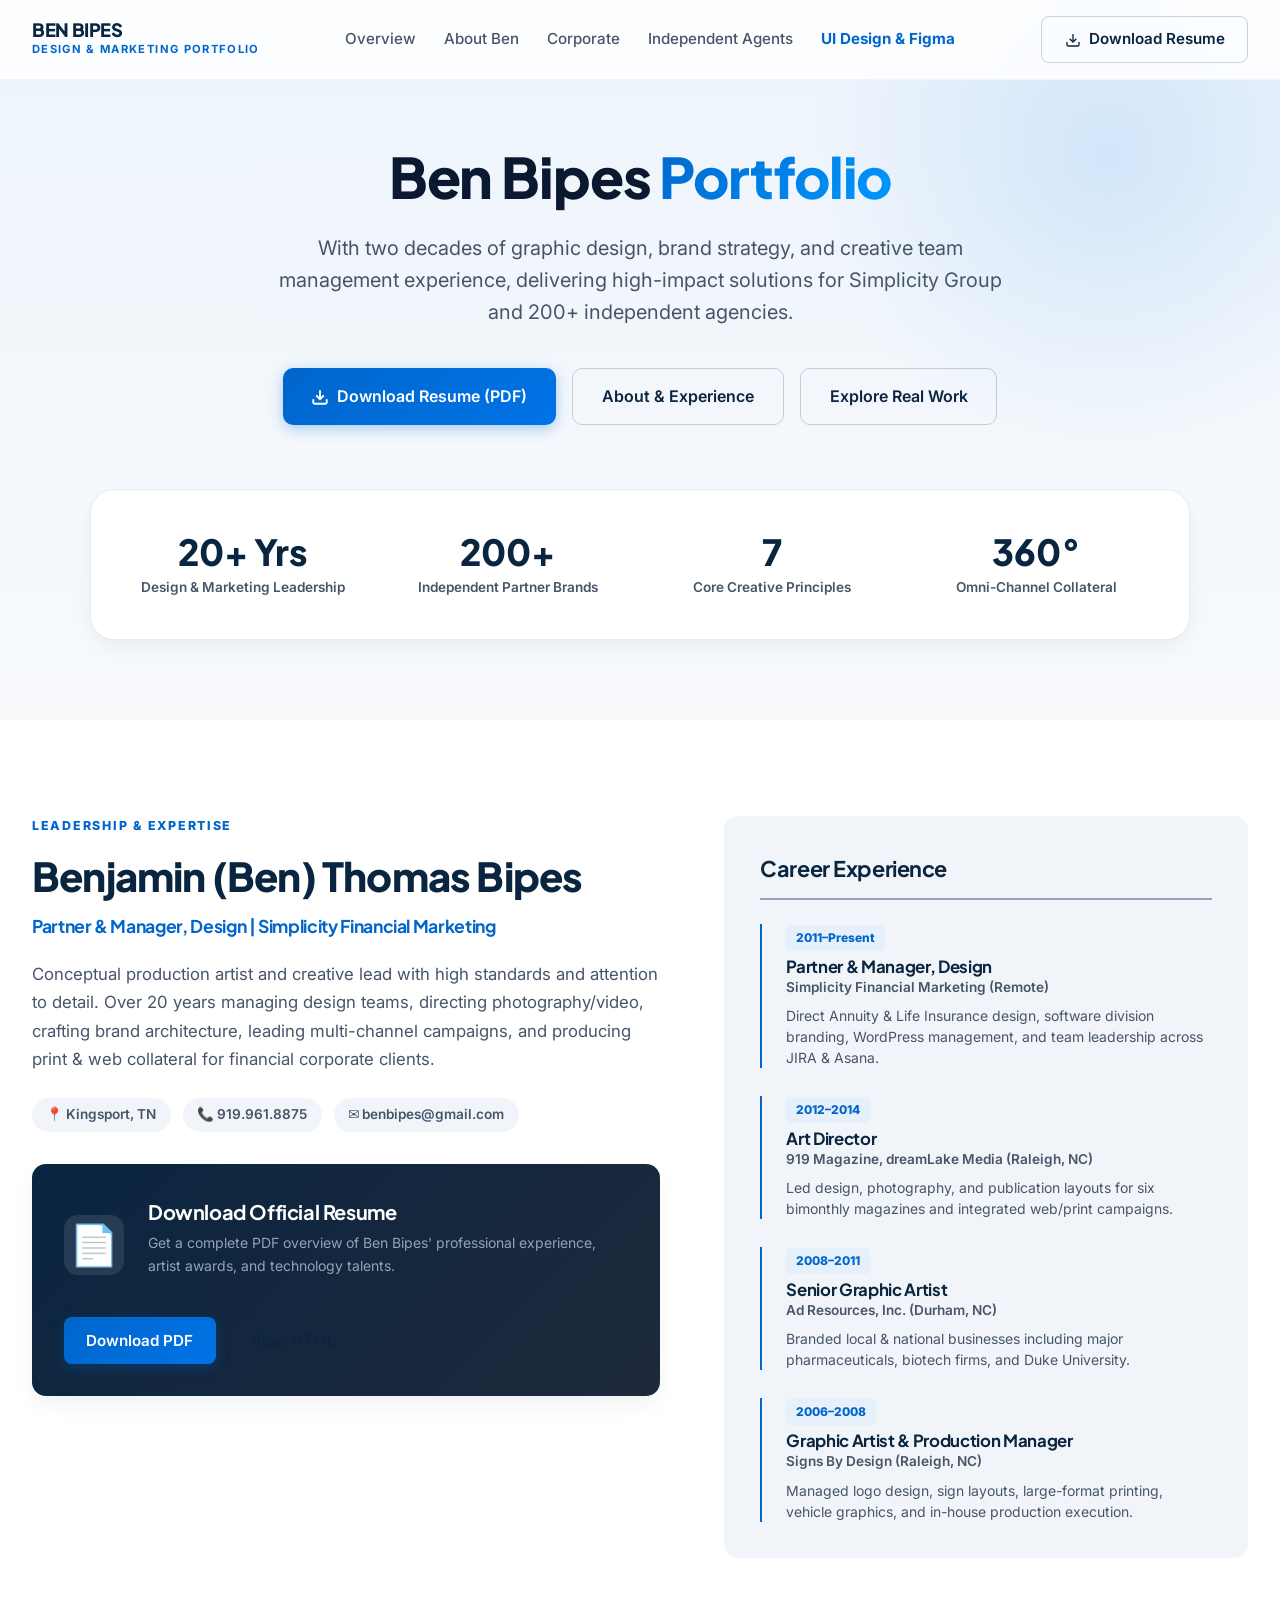
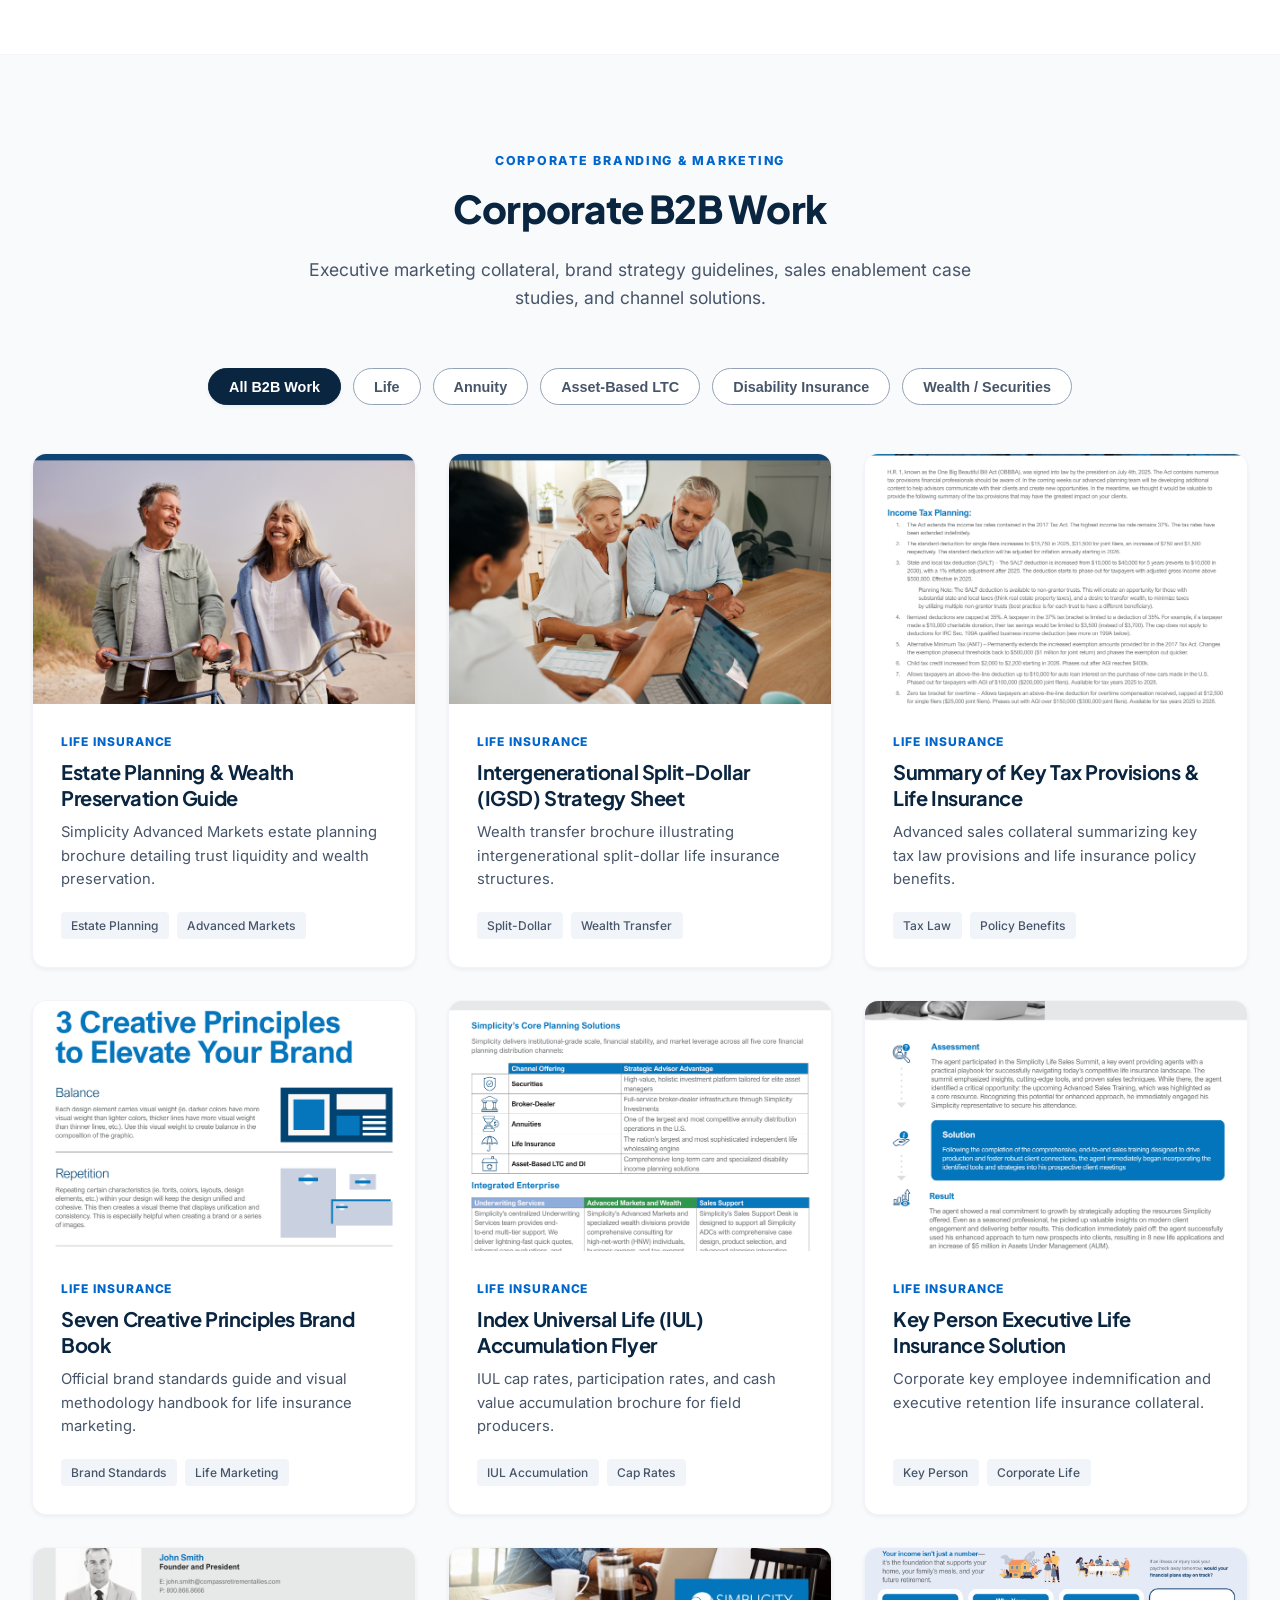
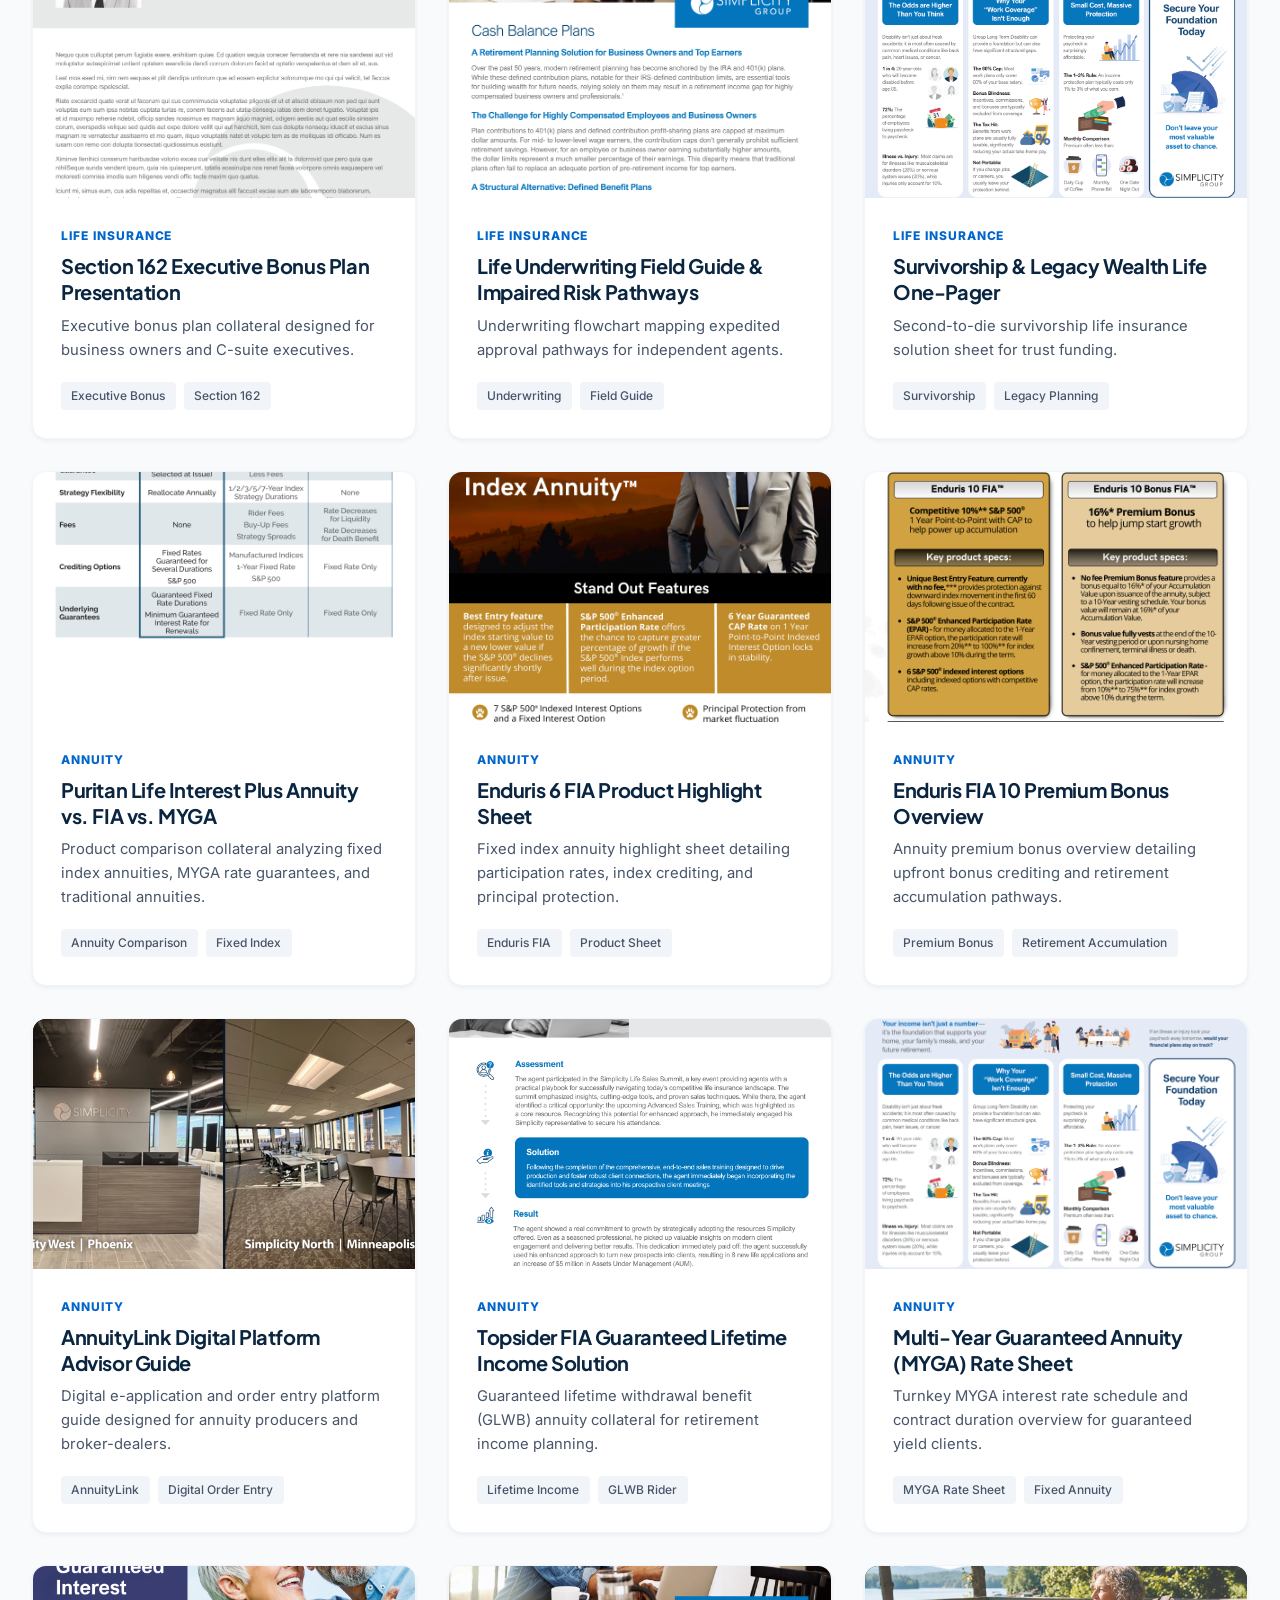
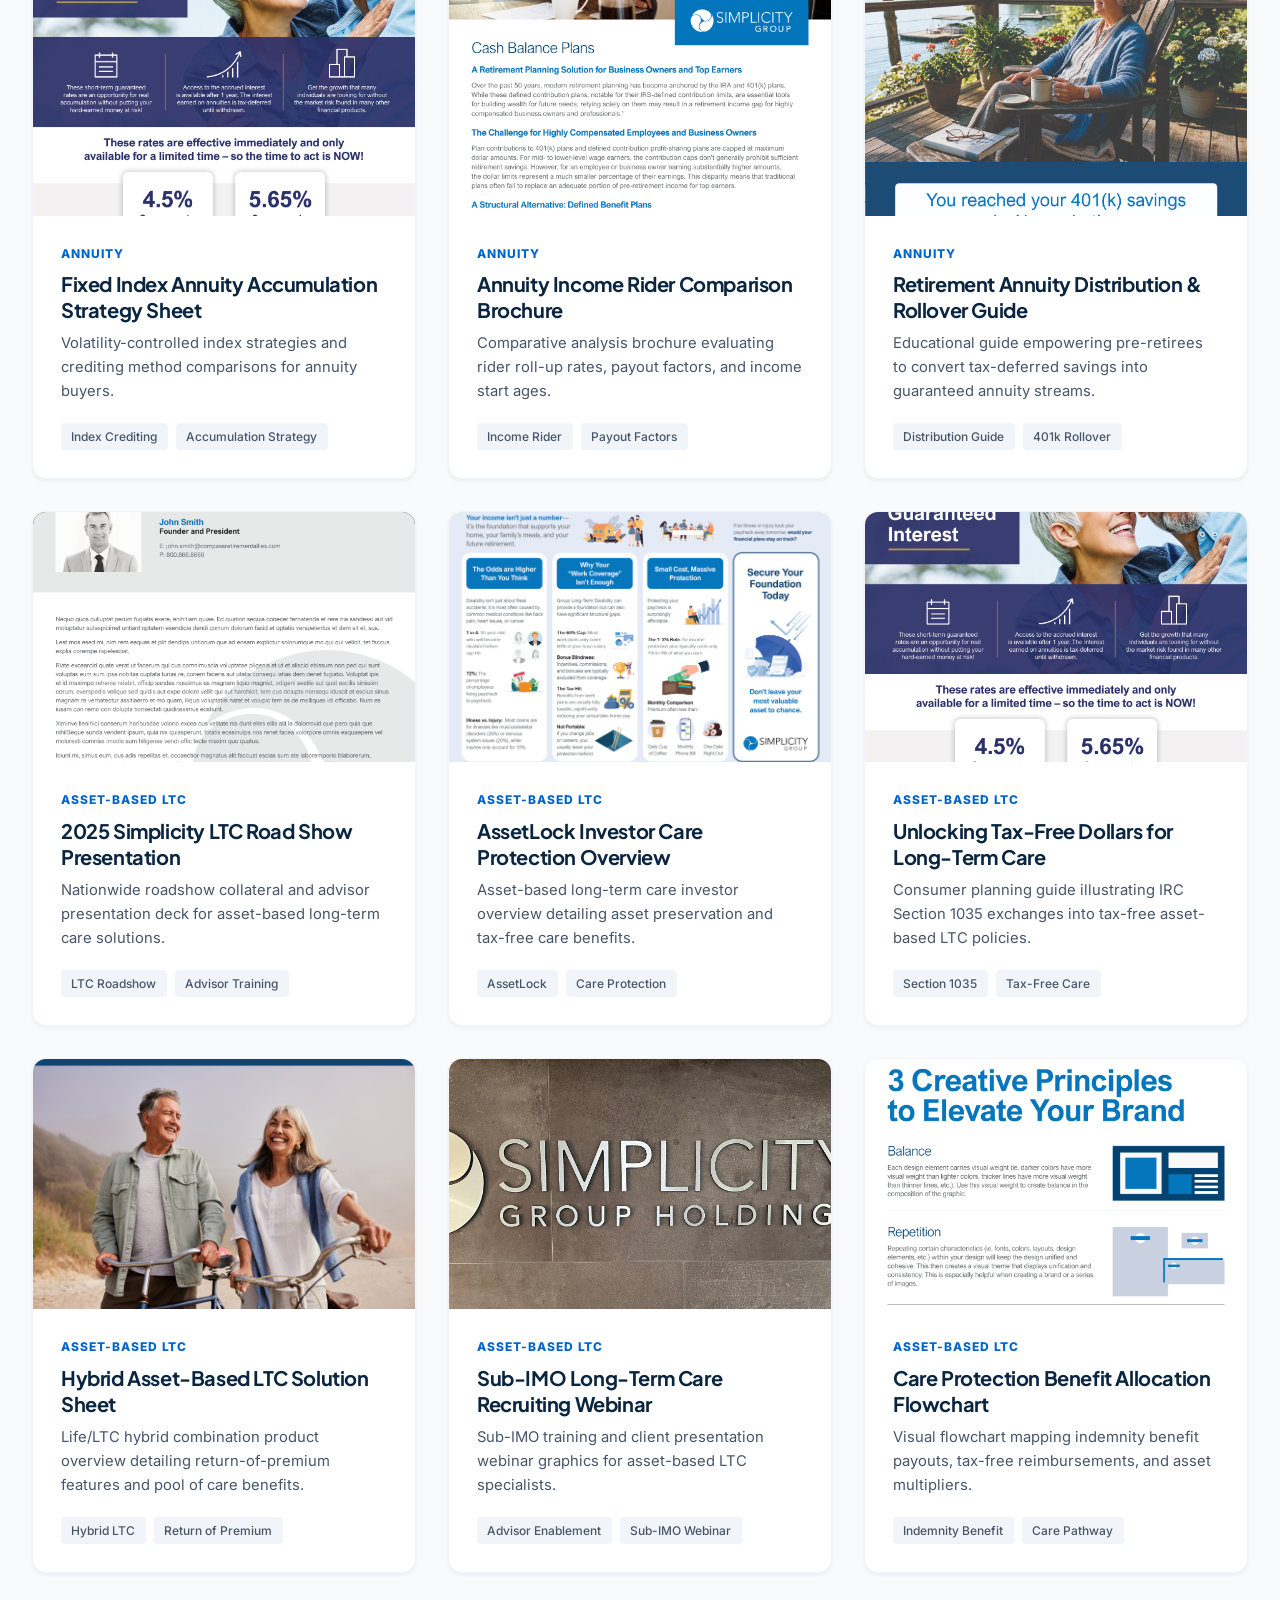
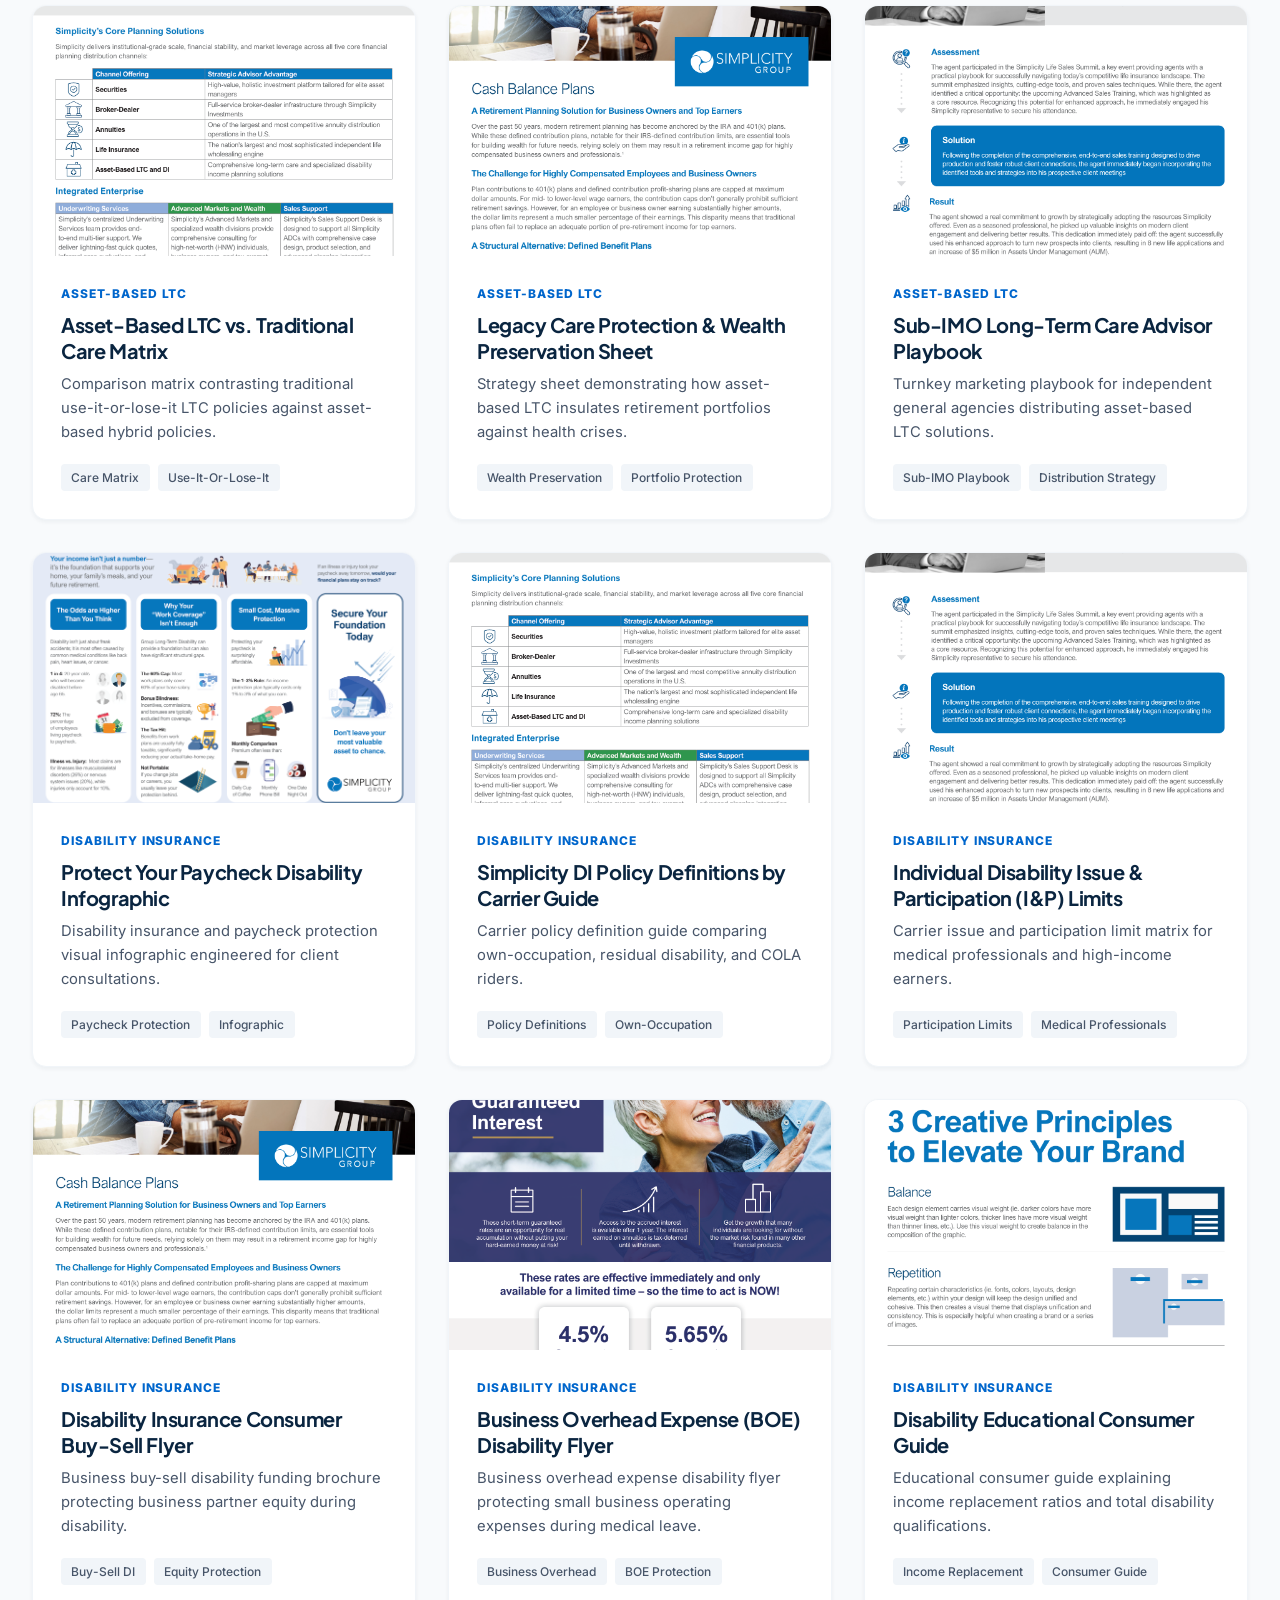
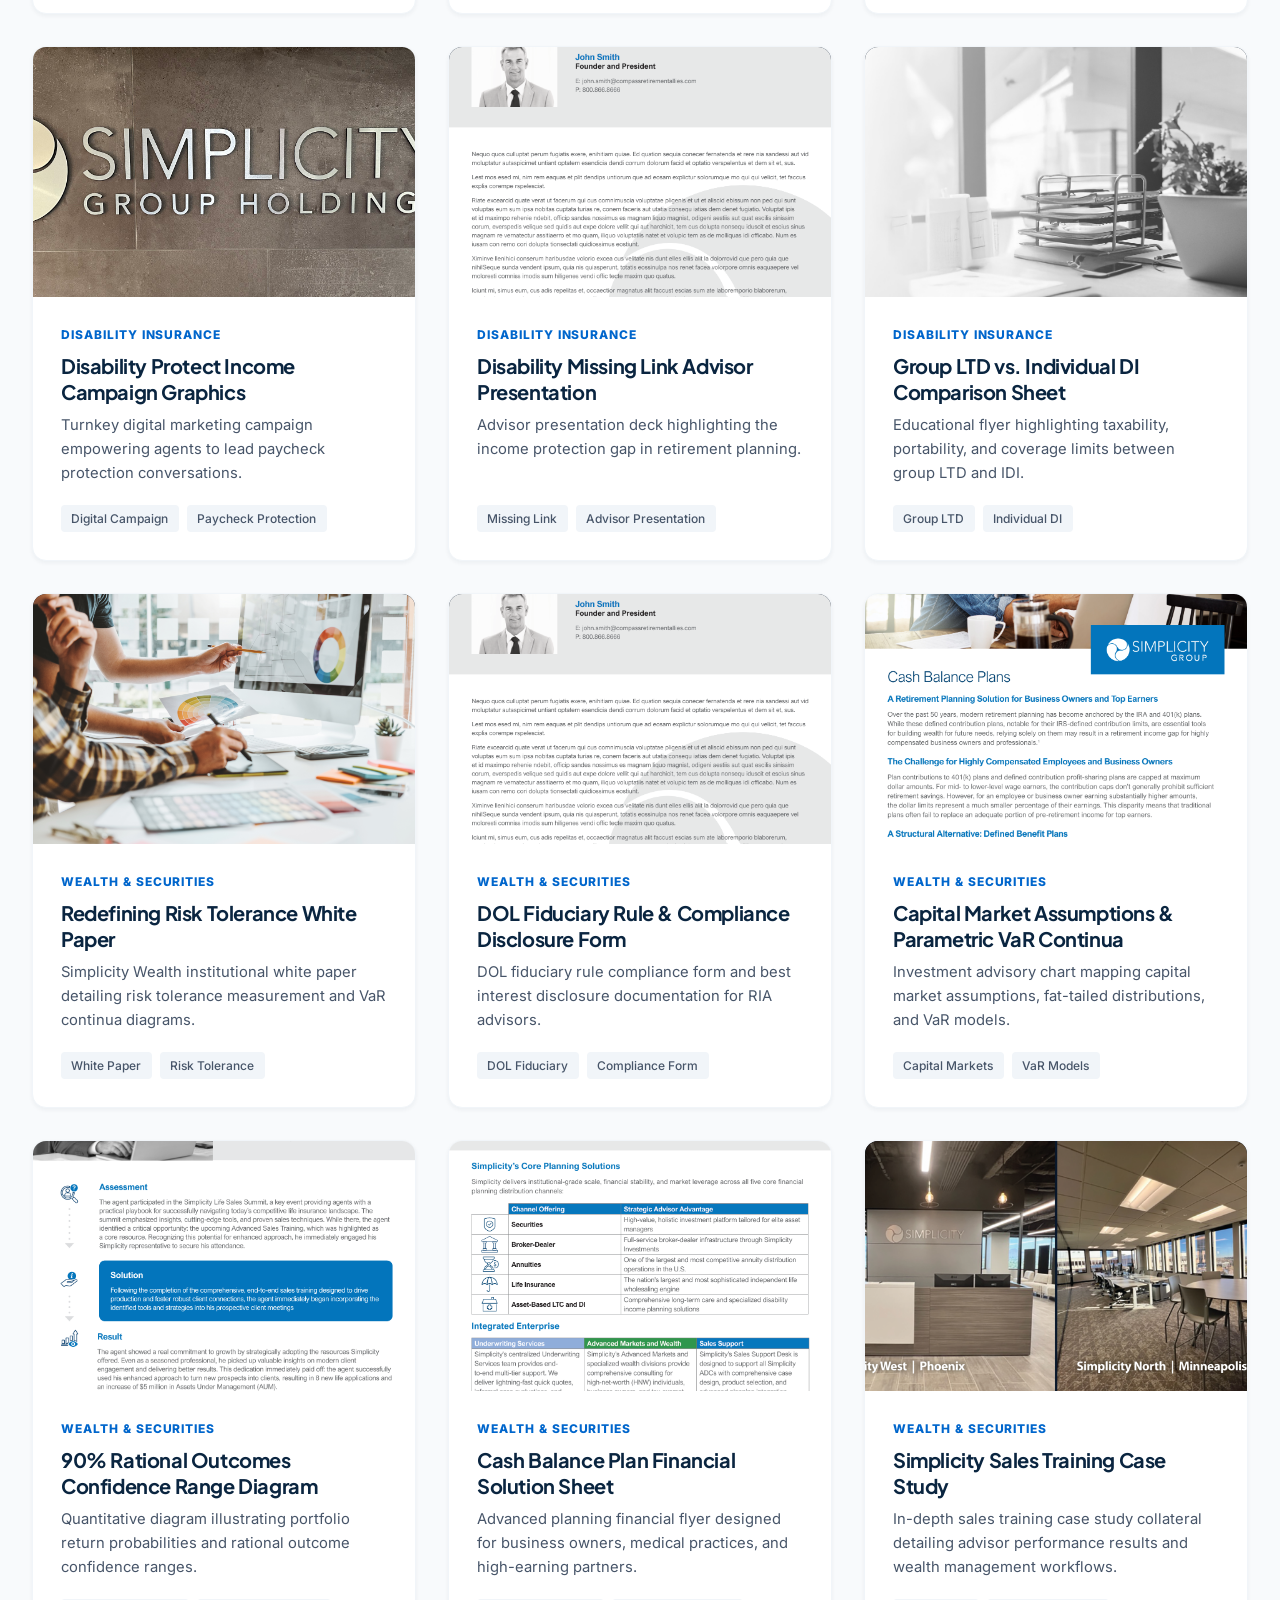
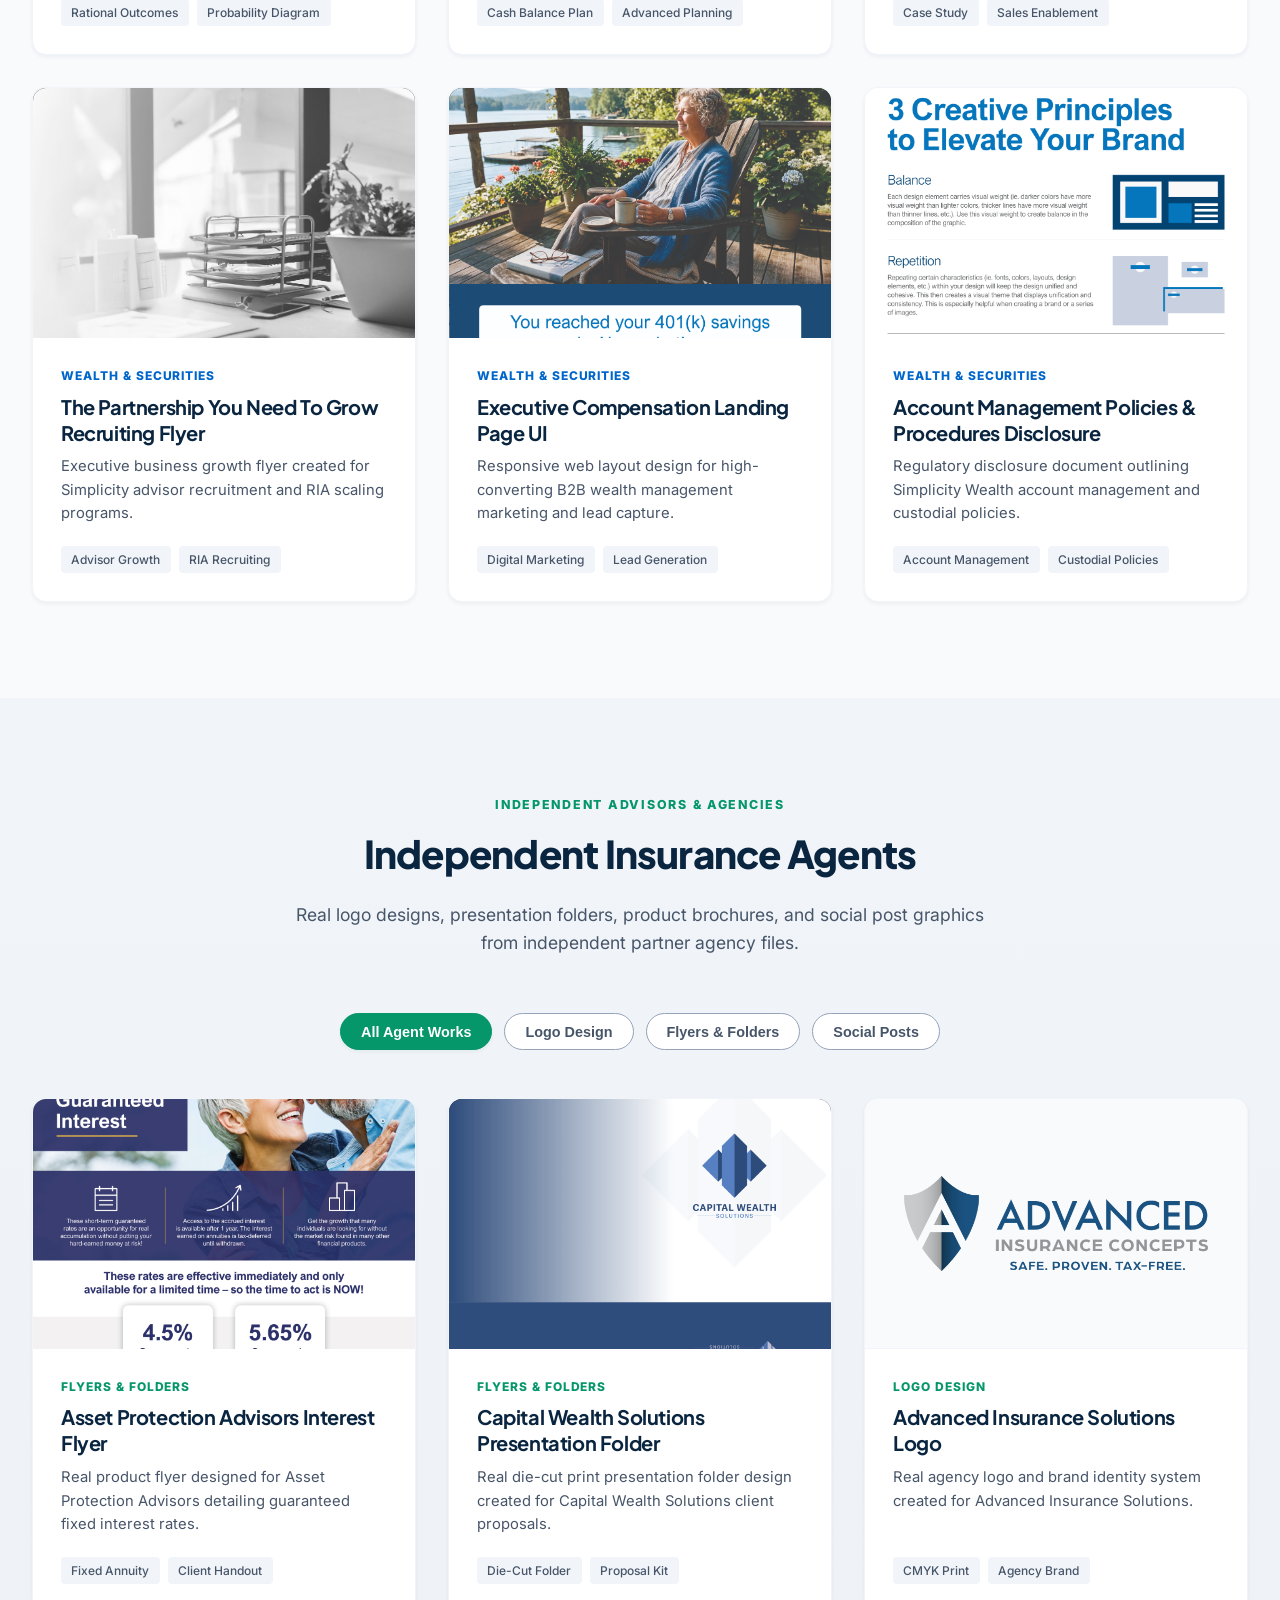
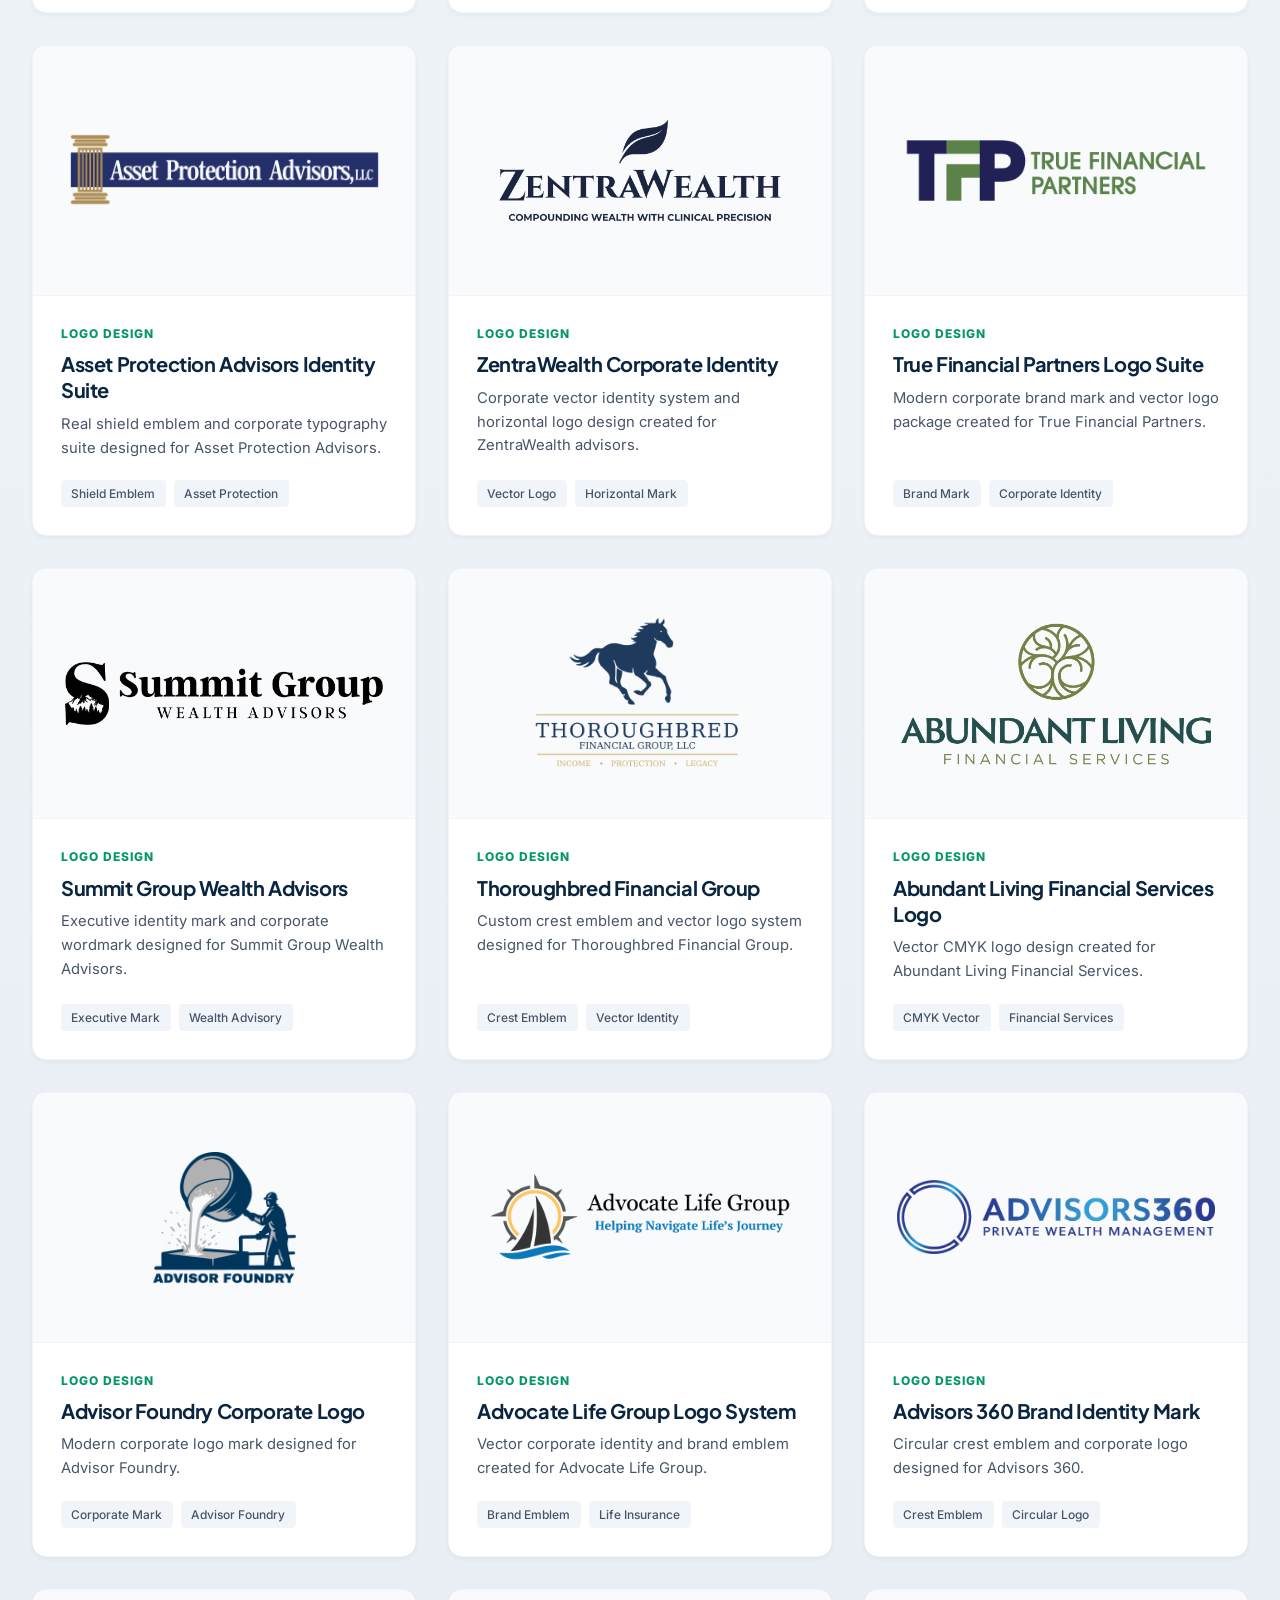
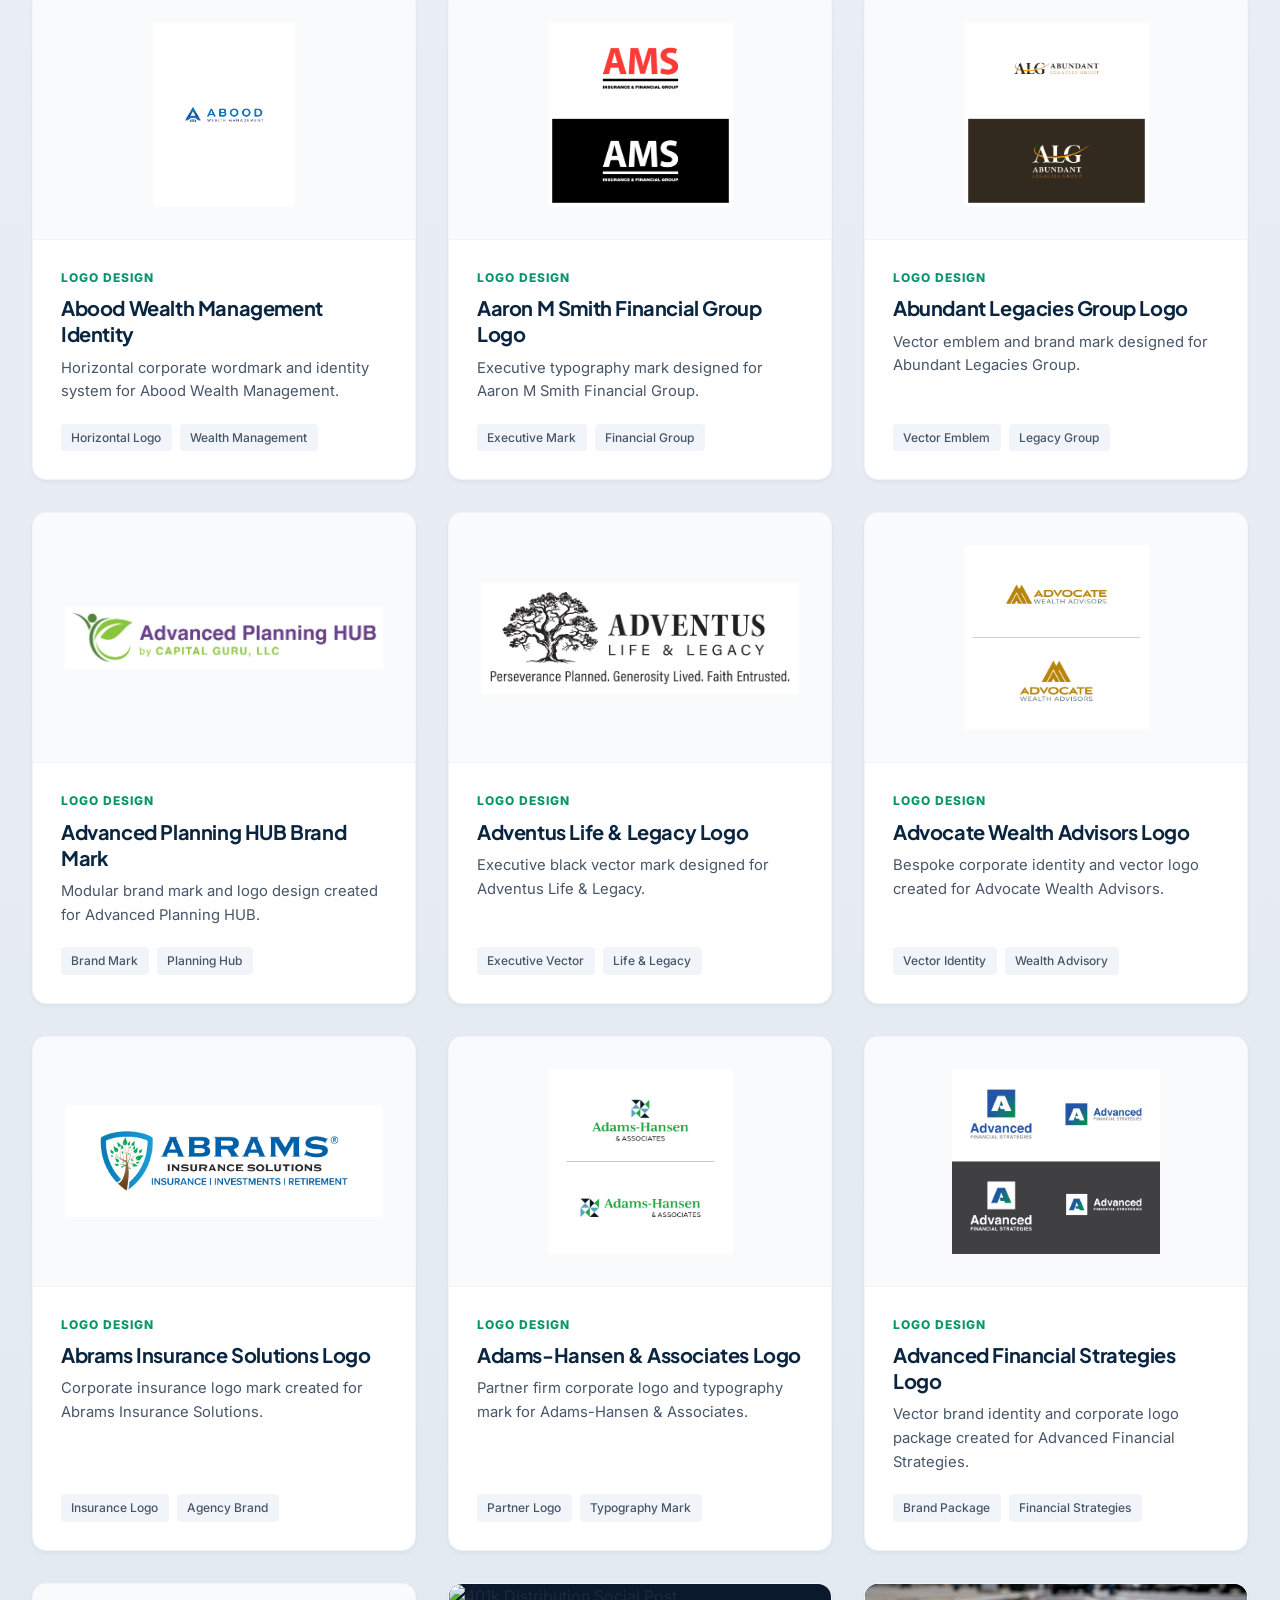
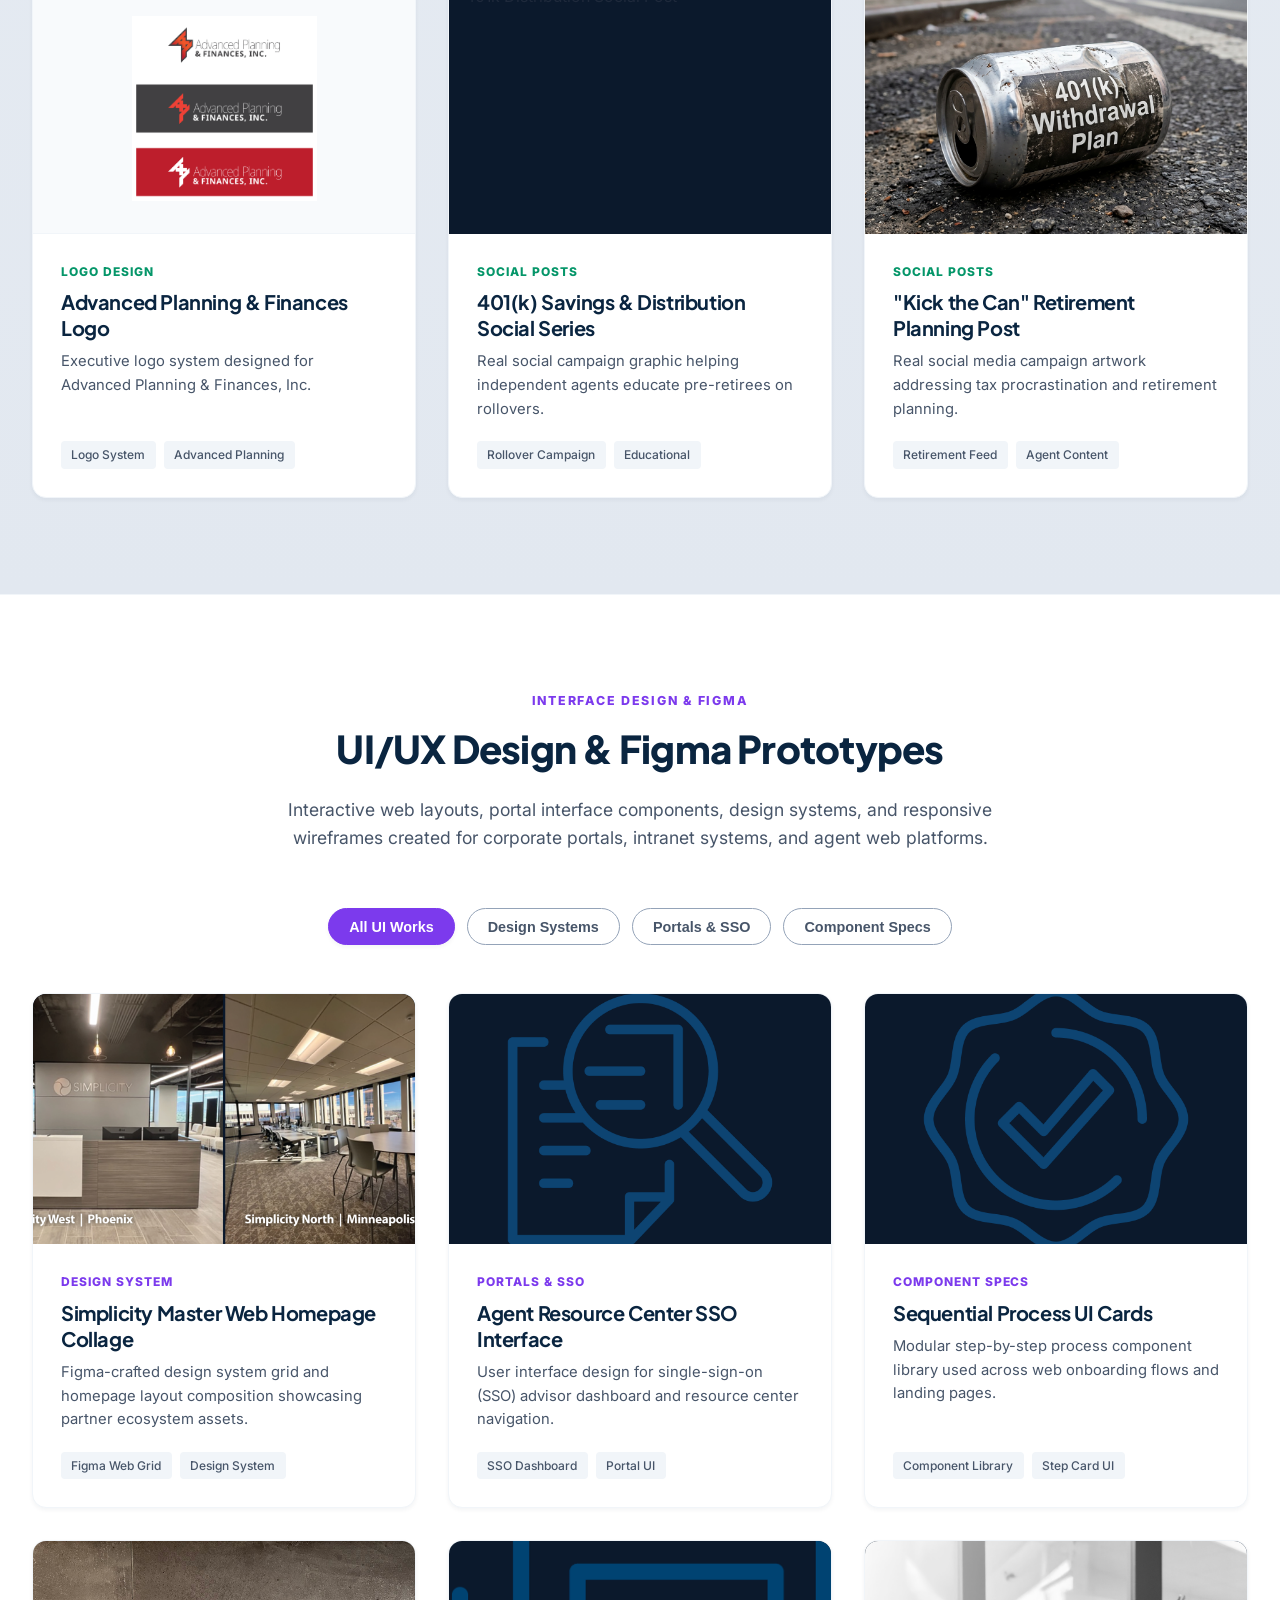
==== index.html @ ea9c01af "Change section header from Independent Insurance Agents Real Work to Independent Insurance Agents" ====
<!DOCTYPE html>
<html lang="en">
<head>
  <meta charset="UTF-8">
  <meta name="viewport" content="width=device-width, initial-scale=1.0">
  <title>Ben Bipes | Personal Design & UI Portfolio</title>
  <link rel="stylesheet" href="styles.css">
  <link rel="preconnect" href="https://fonts.googleapis.com">
  <link rel="preconnect" href="https://fonts.gstatic.com" crossorigin>
  <link href="https://fonts.googleapis.com/css2?family=Inter:wght@300;400;500;600;700;800&family=Plus+Jakarta+Sans:wght@500;600;700;800&display=swap" rel="stylesheet">
</head>
<body>

  <!-- Navigation Bar -->
  <header class="navbar" id="navbar">
    <div class="nav-container">
      <a href="#" class="brand-logo">
        <div class="brand-text">
          <span class="brand-name">BEN BIPES</span>
          <span class="brand-sub">DESIGN & MARKETING PORTFOLIO</span>
        </div>
      </a>
      <nav class="nav-links">
        <a href="#hero">Overview</a>
        <a href="#about-ben">About Ben</a>
        <a href="#portfolio">Corporate</a>
        <a href="#independent-agents">Independent Agents</a>
        <a href="#ui-design" class="nav-highlight">UI Design & Figma</a>
      </nav>
      <div class="nav-actions">
        <a href="assets/Ben_Bipes_Resume.pdf" download="Ben_Bipes_Resume.pdf" class="btn btn-outline nav-resume-btn">
          <svg width="16" height="16" viewBox="0 0 24 24" fill="none" stroke="currentColor" stroke-width="2"><path d="M21 15v4a2 2 0 0 1-2 2H5a2 2 0 0 1-2-2v-4"/><polyline points="7 10 12 15 17 10"/><line x1="12" y1="15" x2="12" y2="3"/></svg>
          Download Resume
        </a>
      </div>
    </div>
  </header>

  <!-- Hero Section -->
  <section class="hero" id="hero">
    <div class="hero-backdrop"></div>
    <div class="hero-container">
      <h1 class="hero-title">
        Ben Bipes <span class="gradient-text">Portfolio</span>
      </h1>
      <p class="hero-subtitle">
        With two decades of graphic design, brand strategy, and creative team management experience, delivering high-impact solutions for Simplicity Group and 200+ independent agencies.
      </p>

      <div class="hero-actions">
        <a href="assets/Ben_Bipes_Resume.pdf" download="Ben_Bipes_Resume.pdf" class="btn btn-lg btn-primary">
          <svg width="18" height="18" viewBox="0 0 24 24" fill="none" stroke="currentColor" stroke-width="2.5" style="margin-right: 8px;"><path d="M21 15v4a2 2 0 0 1-2 2H5a2 2 0 0 1-2-2v-4"/><polyline points="7 10 12 15 17 10"/><line x1="12" y1="15" x2="12" y2="3"/></svg>
          Download Resume (PDF)
        </a>
        <a href="#about-ben" class="btn btn-lg btn-outline">About & Experience</a>
        <a href="#portfolio" class="btn btn-lg btn-outline">Explore Real Work</a>
      </div>

      <!-- Quick Metrics Grid -->
      <div class="metrics-grid">
        <div class="metric-card">
          <div class="metric-value">20+ Yrs</div>
          <div class="metric-label">Design & Marketing Leadership</div>
        </div>
        <div class="metric-card">
          <div class="metric-value">200+</div>
          <div class="metric-label">Independent Partner Brands</div>
        </div>
        <div class="metric-card">
          <div class="metric-value">7</div>
          <div class="metric-label">Core Creative Principles</div>
        </div>
        <div class="metric-card">
          <div class="metric-value">360°</div>
          <div class="metric-label">Omni-Channel Collateral</div>
        </div>
      </div>
    </div>
  </section>

  <!-- About & Leadership Section (Resume Spotlight) -->
  <section class="about-section" id="about-ben">
    <div class="section-container">
      <div class="about-grid">
        <div class="about-info">
          <span class="section-tag">LEADERSHIP & EXPERTISE</span>
          <h2>Benjamin (Ben) Thomas Bipes</h2>
          <h3 class="about-role">Partner & Manager, Design | Simplicity Financial Marketing</h3>
          <p class="about-bio">
            Conceptual production artist and creative lead with high standards and attention to detail. Over 20 years managing design teams, directing photography/video, crafting brand architecture, leading multi-channel campaigns, and producing print & web collateral for financial corporate clients.
          </p>

          <div class="contact-chips">
            <span class="chip">📍 Kingsport, TN</span>
            <span class="chip">📞 919.961.8875</span>
            <span class="chip">✉️ benbipes@gmail.com</span>
          </div>

          <div class="resume-download-card">
            <div class="card-icon">📄</div>
            <div class="card-text">
              <h4>Download Official Resume</h4>
              <p>Get a complete PDF overview of Ben Bipes' professional experience, artist awards, and technology talents.</p>
            </div>
            <div class="card-btns">
              <a href="assets/Ben_Bipes_Resume.pdf" download="Ben_Bipes_Resume.pdf" class="btn btn-primary">
                Download PDF
              </a>
              <a href="assets/Ben_Bipes_Resume.html" target="_blank" class="btn btn-outline">
                View HTML
              </a>
            </div>
          </div>
        </div>

        <div class="about-timeline">
          <h3 class="timeline-title">Career Experience</h3>

          <div class="timeline-item">
            <div class="time-badge">2011–Present</div>
            <h4>Partner & Manager, Design</h4>
            <div class="company">Simplicity Financial Marketing (Remote)</div>
            <p>Direct Annuity & Life Insurance design, software division branding, WordPress management, and team leadership across JIRA & Asana.</p>
          </div>

          <div class="timeline-item">
            <div class="time-badge">2012–2014</div>
            <h4>Art Director</h4>
            <div class="company">919 Magazine, dreamLake Media (Raleigh, NC)</div>
            <p>Led design, photography, and publication layouts for six bimonthly magazines and integrated web/print campaigns.</p>
          </div>

          <div class="timeline-item">
            <div class="time-badge">2008–2011</div>
            <h4>Senior Graphic Artist</h4>
            <div class="company">Ad Resources, Inc. (Durham, NC)</div>
            <p>Branded local & national businesses including major pharmaceuticals, biotech firms, and Duke University.</p>
          </div>

          <div class="timeline-item">
            <div class="time-badge">2006–2008</div>
            <h4>Graphic Artist & Production Manager</h4>
            <div class="company">Signs By Design (Raleigh, NC)</div>
            <p>Managed logo design, sign layouts, large-format printing, vehicle graphics, and in-house production execution.</p>
          </div>
        </div>
      </div>
    </div>
  </section>

  <!-- Corporate Showcase Section (Real Work Samples) -->
  <section class="portfolio-section" id="portfolio">
    <div class="section-container">
      <div class="section-header">
        <span class="section-tag">CORPORATE BRANDING & MARKETING</span>
        <h2>Corporate B2B Work</h2>
        <p>Executive marketing collateral, brand strategy guidelines, sales enablement case studies, and channel solutions.</p>
      </div>

      <!-- Channel Category Filter Tabs -->
      <div class="filter-bar">
        <button class="filter-btn active" data-filter="all">All B2B Work</button>
        <button class="filter-btn" data-filter="life">Life</button>
        <button class="filter-btn" data-filter="annuity">Annuity</button>
        <button class="filter-btn" data-filter="ltc">Asset-Based LTC</button>
        <button class="filter-btn" data-filter="disability">Disability Insurance</button>
        <button class="filter-btn" data-filter="wealth">Wealth / Securities</button>
      </div>

      <!-- Portfolio Grid (45 Channel Work Items) -->
      <div class="portfolio-grid" id="portfolio-grid">

        <article class="portfolio-card" data-category="life" data-id="life-1">
          <div class="card-media">
            <img src="assets/rendered_covers/life-1.png" alt="Estate Planning & Wealth Preservation Guide">
            <div class="media-overlay">
              <button class="view-btn">View Full Piece</button>
            </div>
          </div>
          <div class="card-body">
            <span class="card-category">Life Insurance</span>
            <h3 class="card-title">Estate Planning & Wealth Preservation Guide</h3>
            <p class="card-desc">Simplicity Advanced Markets estate planning brochure detailing trust liquidity and wealth preservation.</p>
            <div class="card-tags">
              <span>Estate Planning</span>
              <span>Advanced Markets</span>
            </div>
          </div>
        </article>

        <article class="portfolio-card" data-category="life" data-id="life-2">
          <div class="card-media">
            <img src="assets/rendered_covers/life-2.png" alt="Intergenerational Split-Dollar (IGSD) Strategy Sheet">
            <div class="media-overlay">
              <button class="view-btn">View Full Piece</button>
            </div>
          </div>
          <div class="card-body">
            <span class="card-category">Life Insurance</span>
            <h3 class="card-title">Intergenerational Split-Dollar (IGSD) Strategy Sheet</h3>
            <p class="card-desc">Wealth transfer brochure illustrating intergenerational split-dollar life insurance structures.</p>
            <div class="card-tags">
              <span>Split-Dollar</span>
              <span>Wealth Transfer</span>
            </div>
          </div>
        </article>

        <article class="portfolio-card" data-category="life" data-id="life-3">
          <div class="card-media">
            <img src="assets/rendered_covers/life-3.png" alt="Summary of Key Tax Provisions & Life Insurance">
            <div class="media-overlay">
              <button class="view-btn">View Full Piece</button>
            </div>
          </div>
          <div class="card-body">
            <span class="card-category">Life Insurance</span>
            <h3 class="card-title">Summary of Key Tax Provisions & Life Insurance</h3>
            <p class="card-desc">Advanced sales collateral summarizing key tax law provisions and life insurance policy benefits.</p>
            <div class="card-tags">
              <span>Tax Law</span>
              <span>Policy Benefits</span>
            </div>
          </div>
        </article>

        <article class="portfolio-card" data-category="life" data-id="life-4">
          <div class="card-media">
            <img src="assets/rendered_covers/life-4.png" alt="Seven Creative Principles Brand Book">
            <div class="media-overlay">
              <button class="view-btn">View Full Piece</button>
            </div>
          </div>
          <div class="card-body">
            <span class="card-category">Life Insurance</span>
            <h3 class="card-title">Seven Creative Principles Brand Book</h3>
            <p class="card-desc">Official brand standards guide and visual methodology handbook for life insurance marketing.</p>
            <div class="card-tags">
              <span>Brand Standards</span>
              <span>Life Marketing</span>
            </div>
          </div>
        </article>

        <article class="portfolio-card" data-category="life" data-id="life-5">
          <div class="card-media">
            <img src="assets/rendered_covers/life-5.png" alt="Index Universal Life (IUL) Accumulation Flyer">
            <div class="media-overlay">
              <button class="view-btn">View Full Piece</button>
            </div>
          </div>
          <div class="card-body">
            <span class="card-category">Life Insurance</span>
            <h3 class="card-title">Index Universal Life (IUL) Accumulation Flyer</h3>
            <p class="card-desc">IUL cap rates, participation rates, and cash value accumulation brochure for field producers.</p>
            <div class="card-tags">
              <span>IUL Accumulation</span>
              <span>Cap Rates</span>
            </div>
          </div>
        </article>

        <article class="portfolio-card" data-category="life" data-id="life-6">
          <div class="card-media">
            <img src="assets/rendered_covers/life-6.png" alt="Key Person Executive Life Insurance Solution">
            <div class="media-overlay">
              <button class="view-btn">View Full Piece</button>
            </div>
          </div>
          <div class="card-body">
            <span class="card-category">Life Insurance</span>
            <h3 class="card-title">Key Person Executive Life Insurance Solution</h3>
            <p class="card-desc">Corporate key employee indemnification and executive retention life insurance collateral.</p>
            <div class="card-tags">
              <span>Key Person</span>
              <span>Corporate Life</span>
            </div>
          </div>
        </article>

        <article class="portfolio-card" data-category="life" data-id="life-7">
          <div class="card-media">
            <img src="assets/rendered_covers/life-7.png" alt="Section 162 Executive Bonus Plan Presentation">
            <div class="media-overlay">
              <button class="view-btn">View Full Piece</button>
            </div>
          </div>
          <div class="card-body">
            <span class="card-category">Life Insurance</span>
            <h3 class="card-title">Section 162 Executive Bonus Plan Presentation</h3>
            <p class="card-desc">Executive bonus plan collateral designed for business owners and C-suite executives.</p>
            <div class="card-tags">
              <span>Executive Bonus</span>
              <span>Section 162</span>
            </div>
          </div>
        </article>

        <article class="portfolio-card" data-category="life" data-id="life-8">
          <div class="card-media">
            <img src="assets/rendered_covers/life-8.png" alt="Life Underwriting Field Guide & Impaired Risk Pathways">
            <div class="media-overlay">
              <button class="view-btn">View Full Piece</button>
            </div>
          </div>
          <div class="card-body">
            <span class="card-category">Life Insurance</span>
            <h3 class="card-title">Life Underwriting Field Guide & Impaired Risk Pathways</h3>
            <p class="card-desc">Underwriting flowchart mapping expedited approval pathways for independent agents.</p>
            <div class="card-tags">
              <span>Underwriting</span>
              <span>Field Guide</span>
            </div>
          </div>
        </article>

        <article class="portfolio-card" data-category="life" data-id="life-9">
          <div class="card-media">
            <img src="assets/rendered_covers/life-9.png" alt="Survivorship & Legacy Wealth Life One-Pager">
            <div class="media-overlay">
              <button class="view-btn">View Full Piece</button>
            </div>
          </div>
          <div class="card-body">
            <span class="card-category">Life Insurance</span>
            <h3 class="card-title">Survivorship & Legacy Wealth Life One-Pager</h3>
            <p class="card-desc">Second-to-die survivorship life insurance solution sheet for trust funding.</p>
            <div class="card-tags">
              <span>Survivorship</span>
              <span>Legacy Planning</span>
            </div>
          </div>
        </article>

        <article class="portfolio-card" data-category="annuity" data-id="annuity-1">
          <div class="card-media">
            <img src="assets/rendered_covers/annuity-1.png" alt="Puritan Life Interest Plus Annuity vs. FIA vs. MYGA">
            <div class="media-overlay">
              <button class="view-btn">View Full Piece</button>
            </div>
          </div>
          <div class="card-body">
            <span class="card-category">Annuity</span>
            <h3 class="card-title">Puritan Life Interest Plus Annuity vs. FIA vs. MYGA</h3>
            <p class="card-desc">Product comparison collateral analyzing fixed index annuities, MYGA rate guarantees, and traditional annuities.</p>
            <div class="card-tags">
              <span>Annuity Comparison</span>
              <span>Fixed Index</span>
            </div>
          </div>
        </article>

        <article class="portfolio-card" data-category="annuity" data-id="annuity-2">
          <div class="card-media">
            <img src="assets/rendered_covers/annuity-2.png" alt="Enduris 6 FIA Product Highlight Sheet">
            <div class="media-overlay">
              <button class="view-btn">View Full Piece</button>
            </div>
          </div>
          <div class="card-body">
            <span class="card-category">Annuity</span>
            <h3 class="card-title">Enduris 6 FIA Product Highlight Sheet</h3>
            <p class="card-desc">Fixed index annuity highlight sheet detailing participation rates, index crediting, and principal protection.</p>
            <div class="card-tags">
              <span>Enduris FIA</span>
              <span>Product Sheet</span>
            </div>
          </div>
        </article>

        <article class="portfolio-card" data-category="annuity" data-id="annuity-3">
          <div class="card-media">
            <img src="assets/rendered_covers/annuity-3.png" alt="Enduris FIA 10 Premium Bonus Overview">
            <div class="media-overlay">
              <button class="view-btn">View Full Piece</button>
            </div>
          </div>
          <div class="card-body">
            <span class="card-category">Annuity</span>
            <h3 class="card-title">Enduris FIA 10 Premium Bonus Overview</h3>
            <p class="card-desc">Annuity premium bonus overview detailing upfront bonus crediting and retirement accumulation pathways.</p>
            <div class="card-tags">
              <span>Premium Bonus</span>
              <span>Retirement Accumulation</span>
            </div>
          </div>
        </article>

        <article class="portfolio-card" data-category="annuity" data-id="annuity-4">
          <div class="card-media">
            <img src="assets/Simplicity-Home-Page-Image-Collage.png" alt="AnnuityLink Digital Platform Advisor Guide">
            <div class="media-overlay">
              <button class="view-btn">View Full Piece</button>
            </div>
          </div>
          <div class="card-body">
            <span class="card-category">Annuity</span>
            <h3 class="card-title">AnnuityLink Digital Platform Advisor Guide</h3>
            <p class="card-desc">Digital e-application and order entry platform guide designed for annuity producers and broker-dealers.</p>
            <div class="card-tags">
              <span>AnnuityLink</span>
              <span>Digital Order Entry</span>
            </div>
          </div>
        </article>

        <article class="portfolio-card" data-category="annuity" data-id="annuity-5">
          <div class="card-media">
            <img src="assets/Sales_Training_Case_Study.png" alt="Topsider FIA Guaranteed Lifetime Income Solution">
            <div class="media-overlay">
              <button class="view-btn">View Full Piece</button>
            </div>
          </div>
          <div class="card-body">
            <span class="card-category">Annuity</span>
            <h3 class="card-title">Topsider FIA Guaranteed Lifetime Income Solution</h3>
            <p class="card-desc">Guaranteed lifetime withdrawal benefit (GLWB) annuity collateral for retirement income planning.</p>
            <div class="card-tags">
              <span>Lifetime Income</span>
              <span>GLWB Rider</span>
            </div>
          </div>
        </article>

        <article class="portfolio-card" data-category="annuity" data-id="annuity-6">
          <div class="card-media">
            <img src="assets/Protect_Your_Paycheck_Infographic.png" alt="Multi-Year Guaranteed Annuity (MYGA) Rate Sheet">
            <div class="media-overlay">
              <button class="view-btn">View Full Piece</button>
            </div>
          </div>
          <div class="card-body">
            <span class="card-category">Annuity</span>
            <h3 class="card-title">Multi-Year Guaranteed Annuity (MYGA) Rate Sheet</h3>
            <p class="card-desc">Turnkey MYGA interest rate schedule and contract duration overview for guaranteed yield clients.</p>
            <div class="card-tags">
              <span>MYGA Rate Sheet</span>
              <span>Fixed Annuity</span>
            </div>
          </div>
        </article>

        <article class="portfolio-card" data-category="annuity" data-id="annuity-7">
          <div class="card-media">
            <img src="assets/Asset_Protection_Earn_Interest_Flyer.png" alt="Fixed Index Annuity Accumulation Strategy Sheet">
            <div class="media-overlay">
              <button class="view-btn">View Full Piece</button>
            </div>
          </div>
          <div class="card-body">
            <span class="card-category">Annuity</span>
            <h3 class="card-title">Fixed Index Annuity Accumulation Strategy Sheet</h3>
            <p class="card-desc">Volatility-controlled index strategies and crediting method comparisons for annuity buyers.</p>
            <div class="card-tags">
              <span>Index Crediting</span>
              <span>Accumulation Strategy</span>
            </div>
          </div>
        </article>

        <article class="portfolio-card" data-category="annuity" data-id="annuity-8">
          <div class="card-media">
            <img src="assets/Cash_Balance_Plan_Flyer.png" alt="Annuity Income Rider Comparison Brochure">
            <div class="media-overlay">
              <button class="view-btn">View Full Piece</button>
            </div>
          </div>
          <div class="card-body">
            <span class="card-category">Annuity</span>
            <h3 class="card-title">Annuity Income Rider Comparison Brochure</h3>
            <p class="card-desc">Comparative analysis brochure evaluating rider roll-up rates, payout factors, and income start ages.</p>
            <div class="card-tags">
              <span>Income Rider</span>
              <span>Payout Factors</span>
            </div>
          </div>
        </article>

        <article class="portfolio-card" data-category="annuity" data-id="annuity-9">
          <div class="card-media">
            <img src="assets/Simplicity - 401k Distribution Socials - 08.102.jpg" alt="Retirement Annuity Distribution & Rollover Guide">
            <div class="media-overlay">
              <button class="view-btn">View Full Piece</button>
            </div>
          </div>
          <div class="card-body">
            <span class="card-category">Annuity</span>
            <h3 class="card-title">Retirement Annuity Distribution & Rollover Guide</h3>
            <p class="card-desc">Educational guide empowering pre-retirees to convert tax-deferred savings into guaranteed annuity streams.</p>
            <div class="card-tags">
              <span>Distribution Guide</span>
              <span>401k Rollover</span>
            </div>
          </div>
        </article>

        <article class="portfolio-card" data-category="ltc" data-id="ltc-1">
          <div class="card-media">
            <img src="assets/National_Accounts_Bio_Sheet.png" alt="2025 Simplicity LTC Road Show Presentation">
            <div class="media-overlay">
              <button class="view-btn">View Full Piece</button>
            </div>
          </div>
          <div class="card-body">
            <span class="card-category">Asset-Based LTC</span>
            <h3 class="card-title">2025 Simplicity LTC Road Show Presentation</h3>
            <p class="card-desc">Nationwide roadshow collateral and advisor presentation deck for asset-based long-term care solutions.</p>
            <div class="card-tags">
              <span>LTC Roadshow</span>
              <span>Advisor Training</span>
            </div>
          </div>
        </article>

        <article class="portfolio-card" data-category="ltc" data-id="ltc-2">
          <div class="card-media">
            <img src="assets/Protect_Your_Paycheck_Infographic.png" alt="AssetLock Investor Care Protection Overview">
            <div class="media-overlay">
              <button class="view-btn">View Full Piece</button>
            </div>
          </div>
          <div class="card-body">
            <span class="card-category">Asset-Based LTC</span>
            <h3 class="card-title">AssetLock Investor Care Protection Overview</h3>
            <p class="card-desc">Asset-based long-term care investor overview detailing asset preservation and tax-free care benefits.</p>
            <div class="card-tags">
              <span>AssetLock</span>
              <span>Care Protection</span>
            </div>
          </div>
        </article>

        <article class="portfolio-card" data-category="ltc" data-id="ltc-3">
          <div class="card-media">
            <img src="assets/Asset_Protection_Earn_Interest_Flyer.png" alt="Unlocking Tax-Free Dollars for Long-Term Care">
            <div class="media-overlay">
              <button class="view-btn">View Full Piece</button>
            </div>
          </div>
          <div class="card-body">
            <span class="card-category">Asset-Based LTC</span>
            <h3 class="card-title">Unlocking Tax-Free Dollars for Long-Term Care</h3>
            <p class="card-desc">Consumer planning guide illustrating IRC Section 1035 exchanges into tax-free asset-based LTC policies.</p>
            <div class="card-tags">
              <span>Section 1035</span>
              <span>Tax-Free Care</span>
            </div>
          </div>
        </article>

        <article class="portfolio-card" data-category="ltc" data-id="ltc-4">
          <div class="card-media">
            <img src="assets/rendered_covers/ltc-4.png" alt="Hybrid Asset-Based LTC Solution Sheet">
            <div class="media-overlay">
              <button class="view-btn">View Full Piece</button>
            </div>
          </div>
          <div class="card-body">
            <span class="card-category">Asset-Based LTC</span>
            <h3 class="card-title">Hybrid Asset-Based LTC Solution Sheet</h3>
            <p class="card-desc">Life/LTC hybrid combination product overview detailing return-of-premium features and pool of care benefits.</p>
            <div class="card-tags">
              <span>Hybrid LTC</span>
              <span>Return of Premium</span>
            </div>
          </div>
        </article>

        <article class="portfolio-card" data-category="ltc" data-id="ltc-5">
          <div class="card-media">
            <img src="assets/Simplicity Group Holdings Summit Office.jpg" alt="Sub-IMO Long-Term Care Recruiting Webinar">
            <div class="media-overlay">
              <button class="view-btn">View Full Piece</button>
            </div>
          </div>
          <div class="card-body">
            <span class="card-category">Asset-Based LTC</span>
            <h3 class="card-title">Sub-IMO Long-Term Care Recruiting Webinar</h3>
            <p class="card-desc">Sub-IMO training and client presentation webinar graphics for asset-based LTC specialists.</p>
            <div class="card-tags">
              <span>Advisor Enablement</span>
              <span>Sub-IMO Webinar</span>
            </div>
          </div>
        </article>

        <article class="portfolio-card" data-category="ltc" data-id="ltc-6">
          <div class="card-media">
            <img src="assets/Seven_Principles_Cover.png" alt="Care Protection Benefit Allocation Flowchart">
            <div class="media-overlay">
              <button class="view-btn">View Full Piece</button>
            </div>
          </div>
          <div class="card-body">
            <span class="card-category">Asset-Based LTC</span>
            <h3 class="card-title">Care Protection Benefit Allocation Flowchart</h3>
            <p class="card-desc">Visual flowchart mapping indemnity benefit payouts, tax-free reimbursements, and asset multipliers.</p>
            <div class="card-tags">
              <span>Indemnity Benefit</span>
              <span>Care Pathway</span>
            </div>
          </div>
        </article>

        <article class="portfolio-card" data-category="ltc" data-id="ltc-7">
          <div class="card-media">
            <img src="assets/Partnership_Flyer.png" alt="Asset-Based LTC vs. Traditional Care Matrix">
            <div class="media-overlay">
              <button class="view-btn">View Full Piece</button>
            </div>
          </div>
          <div class="card-body">
            <span class="card-category">Asset-Based LTC</span>
            <h3 class="card-title">Asset-Based LTC vs. Traditional Care Matrix</h3>
            <p class="card-desc">Comparison matrix contrasting traditional use-it-or-lose-it LTC policies against asset-based hybrid policies.</p>
            <div class="card-tags">
              <span>Care Matrix</span>
              <span>Use-It-Or-Lose-It</span>
            </div>
          </div>
        </article>

        <article class="portfolio-card" data-category="ltc" data-id="ltc-8">
          <div class="card-media">
            <img src="assets/Cash_Balance_Plan_Flyer.png" alt="Legacy Care Protection & Wealth Preservation Sheet">
            <div class="media-overlay">
              <button class="view-btn">View Full Piece</button>
            </div>
          </div>
          <div class="card-body">
            <span class="card-category">Asset-Based LTC</span>
            <h3 class="card-title">Legacy Care Protection & Wealth Preservation Sheet</h3>
            <p class="card-desc">Strategy sheet demonstrating how asset-based LTC insulates retirement portfolios against health crises.</p>
            <div class="card-tags">
              <span>Wealth Preservation</span>
              <span>Portfolio Protection</span>
            </div>
          </div>
        </article>

        <article class="portfolio-card" data-category="ltc" data-id="ltc-9">
          <div class="card-media">
            <img src="assets/Sales_Training_Case_Study.png" alt="Sub-IMO Long-Term Care Advisor Playbook">
            <div class="media-overlay">
              <button class="view-btn">View Full Piece</button>
            </div>
          </div>
          <div class="card-body">
            <span class="card-category">Asset-Based LTC</span>
            <h3 class="card-title">Sub-IMO Long-Term Care Advisor Playbook</h3>
            <p class="card-desc">Turnkey marketing playbook for independent general agencies distributing asset-based LTC solutions.</p>
            <div class="card-tags">
              <span>Sub-IMO Playbook</span>
              <span>Distribution Strategy</span>
            </div>
          </div>
        </article>

        <article class="portfolio-card" data-category="disability" data-id="disability-1">
          <div class="card-media">
            <img src="assets/Protect_Your_Paycheck_Infographic.png" alt="Protect Your Paycheck Disability Infographic">
            <div class="media-overlay">
              <button class="view-btn">View Full Piece</button>
            </div>
          </div>
          <div class="card-body">
            <span class="card-category">Disability Insurance</span>
            <h3 class="card-title">Protect Your Paycheck Disability Infographic</h3>
            <p class="card-desc">Disability insurance and paycheck protection visual infographic engineered for client consultations.</p>
            <div class="card-tags">
              <span>Paycheck Protection</span>
              <span>Infographic</span>
            </div>
          </div>
        </article>

        <article class="portfolio-card" data-category="disability" data-id="disability-2">
          <div class="card-media">
            <img src="assets/Partnership_Flyer.png" alt="Simplicity DI Policy Definitions by Carrier Guide">
            <div class="media-overlay">
              <button class="view-btn">View Full Piece</button>
            </div>
          </div>
          <div class="card-body">
            <span class="card-category">Disability Insurance</span>
            <h3 class="card-title">Simplicity DI Policy Definitions by Carrier Guide</h3>
            <p class="card-desc">Carrier policy definition guide comparing own-occupation, residual disability, and COLA riders.</p>
            <div class="card-tags">
              <span>Policy Definitions</span>
              <span>Own-Occupation</span>
            </div>
          </div>
        </article>

        <article class="portfolio-card" data-category="disability" data-id="disability-3">
          <div class="card-media">
            <img src="assets/Sales_Training_Case_Study.png" alt="Individual Disability Issue & Participation (I&P) Limits">
            <div class="media-overlay">
              <button class="view-btn">View Full Piece</button>
            </div>
          </div>
          <div class="card-body">
            <span class="card-category">Disability Insurance</span>
            <h3 class="card-title">Individual Disability Issue & Participation (I&P) Limits</h3>
            <p class="card-desc">Carrier issue and participation limit matrix for medical professionals and high-income earners.</p>
            <div class="card-tags">
              <span>Participation Limits</span>
              <span>Medical Professionals</span>
            </div>
          </div>
        </article>

        <article class="portfolio-card" data-category="disability" data-id="disability-4">
          <div class="card-media">
            <img src="assets/Cash_Balance_Plan_Flyer.png" alt="Disability Insurance Consumer Buy-Sell Flyer">
            <div class="media-overlay">
              <button class="view-btn">View Full Piece</button>
            </div>
          </div>
          <div class="card-body">
            <span class="card-category">Disability Insurance</span>
            <h3 class="card-title">Disability Insurance Consumer Buy-Sell Flyer</h3>
            <p class="card-desc">Business buy-sell disability funding brochure protecting business partner equity during disability.</p>
            <div class="card-tags">
              <span>Buy-Sell DI</span>
              <span>Equity Protection</span>
            </div>
          </div>
        </article>

        <article class="portfolio-card" data-category="disability" data-id="disability-5">
          <div class="card-media">
            <img src="assets/Asset_Protection_Earn_Interest_Flyer.png" alt="Business Overhead Expense (BOE) Disability Flyer">
            <div class="media-overlay">
              <button class="view-btn">View Full Piece</button>
            </div>
          </div>
          <div class="card-body">
            <span class="card-category">Disability Insurance</span>
            <h3 class="card-title">Business Overhead Expense (BOE) Disability Flyer</h3>
            <p class="card-desc">Business overhead expense disability flyer protecting small business operating expenses during medical leave.</p>
            <div class="card-tags">
              <span>Business Overhead</span>
              <span>BOE Protection</span>
            </div>
          </div>
        </article>

        <article class="portfolio-card" data-category="disability" data-id="disability-6">
          <div class="card-media">
            <img src="assets/Seven_Principles_Cover.png" alt="Disability Educational Consumer Guide">
            <div class="media-overlay">
              <button class="view-btn">View Full Piece</button>
            </div>
          </div>
          <div class="card-body">
            <span class="card-category">Disability Insurance</span>
            <h3 class="card-title">Disability Educational Consumer Guide</h3>
            <p class="card-desc">Educational consumer guide explaining income replacement ratios and total disability qualifications.</p>
            <div class="card-tags">
              <span>Income Replacement</span>
              <span>Consumer Guide</span>
            </div>
          </div>
        </article>

        <article class="portfolio-card" data-category="disability" data-id="disability-7">
          <div class="card-media">
            <img src="assets/Simplicity Group Holdings Summit Office.jpg" alt="Disability Protect Income Campaign Graphics">
            <div class="media-overlay">
              <button class="view-btn">View Full Piece</button>
            </div>
          </div>
          <div class="card-body">
            <span class="card-category">Disability Insurance</span>
            <h3 class="card-title">Disability Protect Income Campaign Graphics</h3>
            <p class="card-desc">Turnkey digital marketing campaign empowering agents to lead paycheck protection conversations.</p>
            <div class="card-tags">
              <span>Digital Campaign</span>
              <span>Paycheck Protection</span>
            </div>
          </div>
        </article>

        <article class="portfolio-card" data-category="disability" data-id="disability-8">
          <div class="card-media">
            <img src="assets/National_Accounts_Bio_Sheet.png" alt="Disability Missing Link Advisor Presentation">
            <div class="media-overlay">
              <button class="view-btn">View Full Piece</button>
            </div>
          </div>
          <div class="card-body">
            <span class="card-category">Disability Insurance</span>
            <h3 class="card-title">Disability Missing Link Advisor Presentation</h3>
            <p class="card-desc">Advisor presentation deck highlighting the income protection gap in retirement planning.</p>
            <div class="card-tags">
              <span>Missing Link</span>
              <span>Advisor Presentation</span>
            </div>
          </div>
        </article>

        <article class="portfolio-card" data-category="disability" data-id="disability-9">
          <div class="card-media">
            <img src="assets/iStock-2148975941.jpg" alt="Group LTD vs. Individual DI Comparison Sheet">
            <div class="media-overlay">
              <button class="view-btn">View Full Piece</button>
            </div>
          </div>
          <div class="card-body">
            <span class="card-category">Disability Insurance</span>
            <h3 class="card-title">Group LTD vs. Individual DI Comparison Sheet</h3>
            <p class="card-desc">Educational flyer highlighting taxability, portability, and coverage limits between group LTD and IDI.</p>
            <div class="card-tags">
              <span>Group LTD</span>
              <span>Individual DI</span>
            </div>
          </div>
        </article>

        <article class="portfolio-card" data-category="wealth" data-id="wealth-1">
          <div class="card-media">
            <img src="assets/iStock-1269045922.jpg" alt="Redefining Risk Tolerance White Paper">
            <div class="media-overlay">
              <button class="view-btn">View Full Piece</button>
            </div>
          </div>
          <div class="card-body">
            <span class="card-category">Wealth & Securities</span>
            <h3 class="card-title">Redefining Risk Tolerance White Paper</h3>
            <p class="card-desc">Simplicity Wealth institutional white paper detailing risk tolerance measurement and VaR continua diagrams.</p>
            <div class="card-tags">
              <span>White Paper</span>
              <span>Risk Tolerance</span>
            </div>
          </div>
        </article>

        <article class="portfolio-card" data-category="wealth" data-id="wealth-2">
          <div class="card-media">
            <img src="assets/National_Accounts_Bio_Sheet.png" alt="DOL Fiduciary Rule & Compliance Disclosure Form">
            <div class="media-overlay">
              <button class="view-btn">View Full Piece</button>
            </div>
          </div>
          <div class="card-body">
            <span class="card-category">Wealth & Securities</span>
            <h3 class="card-title">DOL Fiduciary Rule & Compliance Disclosure Form</h3>
            <p class="card-desc">DOL fiduciary rule compliance form and best interest disclosure documentation for RIA advisors.</p>
            <div class="card-tags">
              <span>DOL Fiduciary</span>
              <span>Compliance Form</span>
            </div>
          </div>
        </article>

        <article class="portfolio-card" data-category="wealth" data-id="wealth-3">
          <div class="card-media">
            <img src="assets/Cash_Balance_Plan_Flyer.png" alt="Capital Market Assumptions & Parametric VaR Continua">
            <div class="media-overlay">
              <button class="view-btn">View Full Piece</button>
            </div>
          </div>
          <div class="card-body">
            <span class="card-category">Wealth & Securities</span>
            <h3 class="card-title">Capital Market Assumptions & Parametric VaR Continua</h3>
            <p class="card-desc">Investment advisory chart mapping capital market assumptions, fat-tailed distributions, and VaR models.</p>
            <div class="card-tags">
              <span>Capital Markets</span>
              <span>VaR Models</span>
            </div>
          </div>
        </article>

        <article class="portfolio-card" data-category="wealth" data-id="wealth-4">
          <div class="card-media">
            <img src="assets/Sales_Training_Case_Study.png" alt="90% Rational Outcomes Confidence Range Diagram">
            <div class="media-overlay">
              <button class="view-btn">View Full Piece</button>
            </div>
          </div>
          <div class="card-body">
            <span class="card-category">Wealth & Securities</span>
            <h3 class="card-title">90% Rational Outcomes Confidence Range Diagram</h3>
            <p class="card-desc">Quantitative diagram illustrating portfolio return probabilities and rational outcome confidence ranges.</p>
            <div class="card-tags">
              <span>Rational Outcomes</span>
              <span>Probability Diagram</span>
            </div>
          </div>
        </article>

        <article class="portfolio-card" data-category="wealth" data-id="wealth-5">
          <div class="card-media">
            <img src="assets/Partnership_Flyer.png" alt="Cash Balance Plan Financial Solution Sheet">
            <div class="media-overlay">
              <button class="view-btn">View Full Piece</button>
            </div>
          </div>
          <div class="card-body">
            <span class="card-category">Wealth & Securities</span>
            <h3 class="card-title">Cash Balance Plan Financial Solution Sheet</h3>
            <p class="card-desc">Advanced planning financial flyer designed for business owners, medical practices, and high-earning partners.</p>
            <div class="card-tags">
              <span>Cash Balance Plan</span>
              <span>Advanced Planning</span>
            </div>
          </div>
        </article>

        <article class="portfolio-card" data-category="wealth" data-id="wealth-6">
          <div class="card-media">
            <img src="assets/Simplicity-Home-Page-Image-Collage.png" alt="Simplicity Sales Training Case Study">
            <div class="media-overlay">
              <button class="view-btn">View Full Piece</button>
            </div>
          </div>
          <div class="card-body">
            <span class="card-category">Wealth & Securities</span>
            <h3 class="card-title">Simplicity Sales Training Case Study</h3>
            <p class="card-desc">In-depth sales training case study collateral detailing advisor performance results and wealth management workflows.</p>
            <div class="card-tags">
              <span>Case Study</span>
              <span>Sales Enablement</span>
            </div>
          </div>
        </article>

        <article class="portfolio-card" data-category="wealth" data-id="wealth-7">
          <div class="card-media">
            <img src="assets/iStock-2148975941.jpg" alt="The Partnership You Need To Grow Recruiting Flyer">
            <div class="media-overlay">
              <button class="view-btn">View Full Piece</button>
            </div>
          </div>
          <div class="card-body">
            <span class="card-category">Wealth & Securities</span>
            <h3 class="card-title">The Partnership You Need To Grow Recruiting Flyer</h3>
            <p class="card-desc">Executive business growth flyer created for Simplicity advisor recruitment and RIA scaling programs.</p>
            <div class="card-tags">
              <span>Advisor Growth</span>
              <span>RIA Recruiting</span>
            </div>
          </div>
        </article>

        <article class="portfolio-card" data-category="wealth" data-id="wealth-8">
          <div class="card-media">
            <img src="assets/Simplicity - 401k Distribution Socials - 08.102.jpg" alt="Executive Compensation Landing Page UI">
            <div class="media-overlay">
              <button class="view-btn">View Full Piece</button>
            </div>
          </div>
          <div class="card-body">
            <span class="card-category">Wealth & Securities</span>
            <h3 class="card-title">Executive Compensation Landing Page UI</h3>
            <p class="card-desc">Responsive web layout design for high-converting B2B wealth management marketing and lead capture.</p>
            <div class="card-tags">
              <span>Digital Marketing</span>
              <span>Lead Generation</span>
            </div>
          </div>
        </article>

        <article class="portfolio-card" data-category="wealth" data-id="wealth-9">
          <div class="card-media">
            <img src="assets/Seven_Principles_Cover.png" alt="Account Management Policies & Procedures Disclosure">
            <div class="media-overlay">
              <button class="view-btn">View Full Piece</button>
            </div>
          </div>
          <div class="card-body">
            <span class="card-category">Wealth & Securities</span>
            <h3 class="card-title">Account Management Policies & Procedures Disclosure</h3>
            <p class="card-desc">Regulatory disclosure document outlining Simplicity Wealth account management and custodial policies.</p>
            <div class="card-tags">
              <span>Account Management</span>
              <span>Custodial Policies</span>
            </div>
          </div>
        </article>

      </div>
    </div>
  </section>

  <!-- SECTION: Independent Insurance Agents (Real Advisor Work) -->
  <section class="agent-section" id="independent-agents">
    <div class="section-container">
      <div class="section-header">
        <span class="section-tag agent-tag">INDEPENDENT ADVISORS & AGENCIES</span>
        <h2>Independent Insurance Agents</h2>
        <p>Real logo designs, presentation folders, product brochures, and social post graphics from independent partner agency files.</p>
      </div>

      <!-- Agent Category Filter Bar -->
      <div class="filter-bar">
        <button class="agent-filter-btn active" data-agent-filter="all">All Agent Works</button>
        <button class="agent-filter-btn" data-agent-filter="logo">Logo Design</button>
        <button class="agent-filter-btn" data-agent-filter="print">Flyers & Folders</button>
        <button class="agent-filter-btn" data-agent-filter="social">Social Posts</button>
      </div>

      <!-- Agent Portfolio Grid -->
      <div class="portfolio-grid" id="agent-grid">

        <!-- Agent Item 1: Real Product Flyer -->
        <article class="portfolio-card agent-card" data-agent-category="print" data-id="agent-flyer-apa">
          <div class="card-media">
            <img src="assets/Asset_Protection_Earn_Interest_Flyer.png" alt="Asset Protection Advisors Earn Interest Flyer">
            <div class="media-overlay">
              <button class="view-btn">View Full Piece</button>
            </div>
          </div>
          <div class="card-body">
            <span class="card-category agent-cat-tag">Flyers & Folders</span>
            <h3 class="card-title">Asset Protection Advisors Interest Flyer</h3>
            <p class="card-desc">Real product flyer designed for Asset Protection Advisors detailing guaranteed fixed interest rates.</p>
            <div class="card-tags">
              <span>Fixed Annuity</span>
              <span>Client Handout</span>
            </div>
          </div>
        </article>

        <!-- Agent Item 2: Real Presentation Folder -->
        <article class="portfolio-card agent-card" data-agent-category="print" data-id="agent-folder-cws">
          <div class="card-media">
            <img src="assets/Capital_Wealth_Folder.png" alt="Capital Wealth Solutions Presentation Folder">
            <div class="media-overlay">
              <button class="view-btn">View Full Piece</button>
            </div>
          </div>
          <div class="card-body">
            <span class="card-category agent-cat-tag">Flyers & Folders</span>
            <h3 class="card-title">Capital Wealth Solutions Presentation Folder</h3>
            <p class="card-desc">Real die-cut print presentation folder design created for Capital Wealth Solutions client proposals.</p>
            <div class="card-tags">
              <span>Die-Cut Folder</span>
              <span>Proposal Kit</span>
            </div>
          </div>
        </article>

        <!-- Agent Item 3: Logo Design -->
        <article class="portfolio-card agent-card" data-agent-category="logo" data-id="agent-logo-ais">
          <div class="card-media logo-media">
            <img src="assets/Advanced-Insurance-Concepts-Logo-CMYK.png" alt="Advanced Insurance Solutions Logo">
            <div class="media-overlay">
              <button class="view-btn">View Full Piece</button>
            </div>
          </div>
          <div class="card-body">
            <span class="card-category agent-cat-tag">Logo Design</span>
            <h3 class="card-title">Advanced Insurance Solutions Logo</h3>
            <p class="card-desc">Real agency logo and brand identity system created for Advanced Insurance Solutions.</p>
            <div class="card-tags">
              <span>CMYK Print</span>
              <span>Agency Brand</span>
            </div>
          </div>
        </article>

        <!-- Agent Item 4: Logo Design -->
        <article class="portfolio-card agent-card" data-agent-category="logo" data-id="agent-logo-apa">
          <div class="card-media logo-media">
            <img src="assets/Asset Protection Advisors – Logo.png" alt="Asset Protection Advisors Logo">
            <div class="media-overlay">
              <button class="view-btn">View Full Piece</button>
            </div>
          </div>
          <div class="card-body">
            <span class="card-category agent-cat-tag">Logo Design</span>
            <h3 class="card-title">Asset Protection Advisors Identity Suite</h3>
            <p class="card-desc">Real shield emblem and corporate typography suite designed for Asset Protection Advisors.</p>
            <div class="card-tags">
              <span>Shield Emblem</span>
              <span>Asset Protection</span>
            </div>
          </div>
        </article>

        <!-- Agent Item 5: Logo Design -->
        <article class="portfolio-card agent-card" data-agent-category="logo" data-id="agent-logo-zentra">
          <div class="card-media logo-media">
            <img src="assets/ZentraWealth-Horizontal-Logo-Blue.png" alt="ZentraWealth Corporate Identity">
            <div class="media-overlay">
              <button class="view-btn">View Full Piece</button>
            </div>
          </div>
          <div class="card-body">
            <span class="card-category agent-cat-tag">Logo Design</span>
            <h3 class="card-title">ZentraWealth Corporate Identity</h3>
            <p class="card-desc">Corporate vector identity system and horizontal logo design created for ZentraWealth advisors.</p>
            <div class="card-tags">
              <span>Vector Logo</span>
              <span>Horizontal Mark</span>
            </div>
          </div>
        </article>

        <!-- Agent Item 6: Logo Design -->
        <article class="portfolio-card agent-card" data-agent-category="logo" data-id="agent-logo-tfp">
          <div class="card-media logo-media">
            <img src="assets/True-Financial-Partners-Logo.png" alt="True Financial Partners Logo">
            <div class="media-overlay">
              <button class="view-btn">View Full Piece</button>
            </div>
          </div>
          <div class="card-body">
            <span class="card-category agent-cat-tag">Logo Design</span>
            <h3 class="card-title">True Financial Partners Logo Suite</h3>
            <p class="card-desc">Modern corporate brand mark and vector logo package created for True Financial Partners.</p>
            <div class="card-tags">
              <span>Brand Mark</span>
              <span>Corporate Identity</span>
            </div>
          </div>
        </article>

        <!-- Agent Item 7: Logo Design -->
        <article class="portfolio-card agent-card" data-agent-category="logo" data-id="agent-logo-summit">
          <div class="card-media logo-media">
            <img src="assets/Summit-Group-Wealth-Advisors-Logo.png" alt="Summit Group Wealth Advisors Logo">
            <div class="media-overlay">
              <button class="view-btn">View Full Piece</button>
            </div>
          </div>
          <div class="card-body">
            <span class="card-category agent-cat-tag">Logo Design</span>
            <h3 class="card-title">Summit Group Wealth Advisors</h3>
            <p class="card-desc">Executive identity mark and corporate wordmark designed for Summit Group Wealth Advisors.</p>
            <div class="card-tags">
              <span>Executive Mark</span>
              <span>Wealth Advisory</span>
            </div>
          </div>
        </article>

        <!-- Agent Item 8: Logo Design -->
        <article class="portfolio-card agent-card" data-agent-category="logo" data-id="agent-logo-thoroughbred">
          <div class="card-media logo-media">
            <img src="assets/Thoroughbred-Financial-Group-Logo.png" alt="Thoroughbred Financial Group Logo">
            <div class="media-overlay">
              <button class="view-btn">View Full Piece</button>
            </div>
          </div>
          <div class="card-body">
            <span class="card-category agent-cat-tag">Logo Design</span>
            <h3 class="card-title">Thoroughbred Financial Group</h3>
            <p class="card-desc">Custom crest emblem and vector logo system designed for Thoroughbred Financial Group.</p>
            <div class="card-tags">
              <span>Crest Emblem</span>
              <span>Vector Identity</span>
            </div>
          </div>
        </article>

        <!-- Agent Item: Logo Design -->
        <article class="portfolio-card agent-card" data-agent-category="logo" data-id="agent-logo-abundant-living">
          <div class="card-media logo-media">
            <img src="assets/advisor_logos/logo-abundant-living.png" alt="Abundant Living Financial Services Logo">
            <div class="media-overlay">
              <button class="view-btn">View Full Piece</button>
            </div>
          </div>
          <div class="card-body">
            <span class="card-category agent-cat-tag">Logo Design</span>
            <h3 class="card-title">Abundant Living Financial Services Logo</h3>
            <p class="card-desc">Vector CMYK logo design created for Abundant Living Financial Services.</p>
            <div class="card-tags">
              <span>CMYK Vector</span>
              <span>Financial Services</span>
            </div>
          </div>
        </article>
        <!-- Agent Item: Logo Design -->
        <article class="portfolio-card agent-card" data-agent-category="logo" data-id="agent-logo-advisor-foundry">
          <div class="card-media logo-media">
            <img src="assets/advisor_logos/logo-advisor-foundry.png" alt="Advisor Foundry Corporate Logo">
            <div class="media-overlay">
              <button class="view-btn">View Full Piece</button>
            </div>
          </div>
          <div class="card-body">
            <span class="card-category agent-cat-tag">Logo Design</span>
            <h3 class="card-title">Advisor Foundry Corporate Logo</h3>
            <p class="card-desc">Modern corporate logo mark designed for Advisor Foundry.</p>
            <div class="card-tags">
              <span>Corporate Mark</span>
              <span>Advisor Foundry</span>
            </div>
          </div>
        </article>
        <!-- Agent Item: Logo Design -->
        <article class="portfolio-card agent-card" data-agent-category="logo" data-id="agent-logo-advocate-life">
          <div class="card-media logo-media">
            <img src="assets/advisor_logos/logo-advocate-life.png" alt="Advocate Life Group Logo System">
            <div class="media-overlay">
              <button class="view-btn">View Full Piece</button>
            </div>
          </div>
          <div class="card-body">
            <span class="card-category agent-cat-tag">Logo Design</span>
            <h3 class="card-title">Advocate Life Group Logo System</h3>
            <p class="card-desc">Vector corporate identity and brand emblem created for Advocate Life Group.</p>
            <div class="card-tags">
              <span>Brand Emblem</span>
              <span>Life Insurance</span>
            </div>
          </div>
        </article>
        <!-- Agent Item: Logo Design -->
        <article class="portfolio-card agent-card" data-agent-category="logo" data-id="agent-logo-advisors-360">
          <div class="card-media logo-media">
            <img src="assets/advisor_logos/logo-advisors-360.png" alt="Advisors 360 Brand Identity Mark">
            <div class="media-overlay">
              <button class="view-btn">View Full Piece</button>
            </div>
          </div>
          <div class="card-body">
            <span class="card-category agent-cat-tag">Logo Design</span>
            <h3 class="card-title">Advisors 360 Brand Identity Mark</h3>
            <p class="card-desc">Circular crest emblem and corporate logo designed for Advisors 360.</p>
            <div class="card-tags">
              <span>Crest Emblem</span>
              <span>Circular Logo</span>
            </div>
          </div>
        </article>
        <!-- Agent Item: Logo Design -->
        <article class="portfolio-card agent-card" data-agent-category="logo" data-id="agent-logo-abood-wealth">
          <div class="card-media logo-media">
            <img src="assets/advisor_logos/logo-abood-wealth.png" alt="Abood Wealth Management Identity">
            <div class="media-overlay">
              <button class="view-btn">View Full Piece</button>
            </div>
          </div>
          <div class="card-body">
            <span class="card-category agent-cat-tag">Logo Design</span>
            <h3 class="card-title">Abood Wealth Management Identity</h3>
            <p class="card-desc">Horizontal corporate wordmark and identity system for Abood Wealth Management.</p>
            <div class="card-tags">
              <span>Horizontal Logo</span>
              <span>Wealth Management</span>
            </div>
          </div>
        </article>
        <!-- Agent Item: Logo Design -->
        <article class="portfolio-card agent-card" data-agent-category="logo" data-id="agent-logo-ams-financial">
          <div class="card-media logo-media">
            <img src="assets/advisor_logos/logo-ams-financial.png" alt="Aaron M Smith Financial Group Logo">
            <div class="media-overlay">
              <button class="view-btn">View Full Piece</button>
            </div>
          </div>
          <div class="card-body">
            <span class="card-category agent-cat-tag">Logo Design</span>
            <h3 class="card-title">Aaron M Smith Financial Group Logo</h3>
            <p class="card-desc">Executive typography mark designed for Aaron M Smith Financial Group.</p>
            <div class="card-tags">
              <span>Executive Mark</span>
              <span>Financial Group</span>
            </div>
          </div>
        </article>
        <!-- Agent Item: Logo Design -->
        <article class="portfolio-card agent-card" data-agent-category="logo" data-id="agent-logo-alg-legacies">
          <div class="card-media logo-media">
            <img src="assets/advisor_logos/logo-alg-legacies.png" alt="Abundant Legacies Group Logo">
            <div class="media-overlay">
              <button class="view-btn">View Full Piece</button>
            </div>
          </div>
          <div class="card-body">
            <span class="card-category agent-cat-tag">Logo Design</span>
            <h3 class="card-title">Abundant Legacies Group Logo</h3>
            <p class="card-desc">Vector emblem and brand mark designed for Abundant Legacies Group.</p>
            <div class="card-tags">
              <span>Vector Emblem</span>
              <span>Legacy Group</span>
            </div>
          </div>
        </article>
        <!-- Agent Item: Logo Design -->
        <article class="portfolio-card agent-card" data-agent-category="logo" data-id="agent-logo-aph-hub">
          <div class="card-media logo-media">
            <img src="assets/advisor_logos/logo-aph-hub.png" alt="Advanced Planning HUB Brand Mark">
            <div class="media-overlay">
              <button class="view-btn">View Full Piece</button>
            </div>
          </div>
          <div class="card-body">
            <span class="card-category agent-cat-tag">Logo Design</span>
            <h3 class="card-title">Advanced Planning HUB Brand Mark</h3>
            <p class="card-desc">Modular brand mark and logo design created for Advanced Planning HUB.</p>
            <div class="card-tags">
              <span>Brand Mark</span>
              <span>Planning Hub</span>
            </div>
          </div>
        </article>
        <!-- Agent Item: Logo Design -->
        <article class="portfolio-card agent-card" data-agent-category="logo" data-id="agent-logo-adventus-legacy">
          <div class="card-media logo-media">
            <img src="assets/advisor_logos/logo-adventus-legacy.png" alt="Adventus Life & Legacy Logo">
            <div class="media-overlay">
              <button class="view-btn">View Full Piece</button>
            </div>
          </div>
          <div class="card-body">
            <span class="card-category agent-cat-tag">Logo Design</span>
            <h3 class="card-title">Adventus Life & Legacy Logo</h3>
            <p class="card-desc">Executive black vector mark designed for Adventus Life & Legacy.</p>
            <div class="card-tags">
              <span>Executive Vector</span>
              <span>Life & Legacy</span>
            </div>
          </div>
        </article>
        <!-- Agent Item: Logo Design -->
        <article class="portfolio-card agent-card" data-agent-category="logo" data-id="agent-logo-advocate-wealth">
          <div class="card-media logo-media">
            <img src="assets/advisor_logos/logo-advocate-wealth.png" alt="Advocate Wealth Advisors Logo">
            <div class="media-overlay">
              <button class="view-btn">View Full Piece</button>
            </div>
          </div>
          <div class="card-body">
            <span class="card-category agent-cat-tag">Logo Design</span>
            <h3 class="card-title">Advocate Wealth Advisors Logo</h3>
            <p class="card-desc">Bespoke corporate identity and vector logo created for Advocate Wealth Advisors.</p>
            <div class="card-tags">
              <span>Vector Identity</span>
              <span>Wealth Advisory</span>
            </div>
          </div>
        </article>
        <!-- Agent Item: Logo Design -->
        <article class="portfolio-card agent-card" data-agent-category="logo" data-id="agent-logo-abrams-solutions">
          <div class="card-media logo-media">
            <img src="assets/advisor_logos/logo-abrams-solutions.png" alt="Abrams Insurance Solutions Logo">
            <div class="media-overlay">
              <button class="view-btn">View Full Piece</button>
            </div>
          </div>
          <div class="card-body">
            <span class="card-category agent-cat-tag">Logo Design</span>
            <h3 class="card-title">Abrams Insurance Solutions Logo</h3>
            <p class="card-desc">Corporate insurance logo mark created for Abrams Insurance Solutions.</p>
            <div class="card-tags">
              <span>Insurance Logo</span>
              <span>Agency Brand</span>
            </div>
          </div>
        </article>
        <!-- Agent Item: Logo Design -->
        <article class="portfolio-card agent-card" data-agent-category="logo" data-id="agent-logo-adams-hansen">
          <div class="card-media logo-media">
            <img src="assets/advisor_logos/logo-adams-hansen.png" alt="Adams-Hansen & Associates Logo">
            <div class="media-overlay">
              <button class="view-btn">View Full Piece</button>
            </div>
          </div>
          <div class="card-body">
            <span class="card-category agent-cat-tag">Logo Design</span>
            <h3 class="card-title">Adams-Hansen & Associates Logo</h3>
            <p class="card-desc">Partner firm corporate logo and typography mark for Adams-Hansen & Associates.</p>
            <div class="card-tags">
              <span>Partner Logo</span>
              <span>Typography Mark</span>
            </div>
          </div>
        </article>
        <!-- Agent Item: Logo Design -->
        <article class="portfolio-card agent-card" data-agent-category="logo" data-id="agent-logo-afs-strategies">
          <div class="card-media logo-media">
            <img src="assets/advisor_logos/logo-afs-strategies.png" alt="Advanced Financial Strategies Logo">
            <div class="media-overlay">
              <button class="view-btn">View Full Piece</button>
            </div>
          </div>
          <div class="card-body">
            <span class="card-category agent-cat-tag">Logo Design</span>
            <h3 class="card-title">Advanced Financial Strategies Logo</h3>
            <p class="card-desc">Vector brand identity and corporate logo package created for Advanced Financial Strategies.</p>
            <div class="card-tags">
              <span>Brand Package</span>
              <span>Financial Strategies</span>
            </div>
          </div>
        </article>
        <!-- Agent Item: Logo Design -->
        <article class="portfolio-card agent-card" data-agent-category="logo" data-id="agent-logo-apf-finances">
          <div class="card-media logo-media">
            <img src="assets/advisor_logos/logo-apf-finances.png" alt="Advanced Planning & Finances Logo">
            <div class="media-overlay">
              <button class="view-btn">View Full Piece</button>
            </div>
          </div>
          <div class="card-body">
            <span class="card-category agent-cat-tag">Logo Design</span>
            <h3 class="card-title">Advanced Planning & Finances Logo</h3>
            <p class="card-desc">Executive logo system designed for Advanced Planning & Finances, Inc.</p>
            <div class="card-tags">
              <span>Logo System</span>
              <span>Advanced Planning</span>
            </div>
          </div>
        </article>


        <!-- Agent Item 5: Social Posts -->
        <article class="portfolio-card agent-card" data-agent-category="social" data-id="agent-social-401k">
          <div class="card-media">
            <img src="assets/Simplicity - 401k Distribution Socials - 08.10.jpg" alt="401k Distribution Social Post">
            <div class="media-overlay">
              <button class="view-btn">View Full Piece</button>
            </div>
          </div>
          <div class="card-body">
            <span class="card-category agent-cat-tag">Social Posts</span>
            <h3 class="card-title">401(k) Savings & Distribution Social Series</h3>
            <p class="card-desc">Real social campaign graphic helping independent agents educate pre-retirees on rollovers.</p>
            <div class="card-tags">
              <span>Rollover Campaign</span>
              <span>Educational</span>
            </div>
          </div>
        </article>

        <!-- Agent Item 6: Social Posts -->
        <article class="portfolio-card agent-card" data-agent-category="social" data-id="agent-social-kickcan">
          <div class="card-media">
            <img src="assets/Kick the can - Social Post - 09.04.26.jpg" alt="Kick the Can Social Post">
            <div class="media-overlay">
              <button class="view-btn">View Full Piece</button>
            </div>
          </div>
          <div class="card-body">
            <span class="card-category agent-cat-tag">Social Posts</span>
            <h3 class="card-title">"Kick the Can" Retirement Planning Post</h3>
            <p class="card-desc">Real social media campaign artwork addressing tax procrastination and retirement planning.</p>
            <div class="card-tags">
              <span>Retirement Feed</span>
              <span>Agent Content</span>
            </div>
          </div>
        </article>

      </div>
    </div>
  </section>

  <!-- INTEGRATED SECTION: UI Design & Figma Showcase -->
  <section class="portfolio-section ui-section" id="ui-design">
    <div class="section-container">
      <div class="section-header">
        <span class="section-tag ui-tag">INTERFACE DESIGN & FIGMA</span>
        <h2>UI/UX Design & Figma Prototypes</h2>
        <p>Interactive web layouts, portal interface components, design systems, and responsive wireframes created for corporate portals, intranet systems, and agent web platforms.</p>
      </div>

      <!-- UI Category Filter Bar -->
      <div class="filter-bar">
        <button class="ui-filter-btn active" data-ui-filter="all">All UI Works</button>
        <button class="ui-filter-btn" data-ui-filter="system">Design Systems</button>
        <button class="ui-filter-btn" data-ui-filter="portal">Portals & SSO</button>
        <button class="ui-filter-btn" data-ui-filter="components">Component Specs</button>
      </div>

      <!-- UI Portfolio Grid -->
      <div class="portfolio-grid" id="ui-grid">

        <!-- UI Item 1 -->
        <article class="portfolio-card ui-card" data-ui-category="system" data-id="ui-home-collage">
          <div class="card-media">
            <img src="assets/Simplicity-Home-Page-Image-Collage.png" alt="Simplicity Homepage UI Design System">
            <div class="media-overlay">
              <button class="view-btn">View Full Piece</button>
            </div>
          </div>
          <div class="card-body">
            <span class="card-category ui-cat-tag">Design System</span>
            <h3 class="card-title">Simplicity Master Web Homepage Collage</h3>
            <p class="card-desc">Figma-crafted design system grid and homepage layout composition showcasing partner ecosystem assets.</p>
            <div class="card-tags">
              <span>Figma Web Grid</span>
              <span>Design System</span>
            </div>
          </div>
        </article>

        <!-- UI Item 2 -->
        <article class="portfolio-card ui-card" data-ui-category="portal" data-id="ui-portal-sso">
          <div class="card-media">
            <img src="assets/Simplicity-Broker-Dealer-Step-3.png" alt="Agent Center SSO Dashboard">
            <div class="media-overlay">
              <button class="view-btn">View Full Piece</button>
            </div>
          </div>
          <div class="card-body">
            <span class="card-category ui-cat-tag">Portals & SSO</span>
            <h3 class="card-title">Agent Resource Center SSO Interface</h3>
            <p class="card-desc">User interface design for single-sign-on (SSO) advisor dashboard and resource center navigation.</p>
            <div class="card-tags">
              <span>SSO Dashboard</span>
              <span>Portal UI</span>
            </div>
          </div>
        </article>

        <!-- UI Item 3 -->
        <article class="portfolio-card ui-card" data-ui-category="components" data-id="ui-step-cards">
          <div class="card-media">
            <img src="assets/Simplicity-Broker-Dealer-Step-1.png" alt="Process Workflow UI Component">
            <div class="media-overlay">
              <button class="view-btn">View Full Piece</button>
            </div>
          </div>
          <div class="card-body">
            <span class="card-category ui-cat-tag">Component Specs</span>
            <h3 class="card-title">Sequential Process UI Cards</h3>
            <p class="card-desc">Modular step-by-step process component library used across web onboarding flows and landing pages.</p>
            <div class="card-tags">
              <span>Component Library</span>
              <span>Step Card UI</span>
            </div>
          </div>
        </article>

        <!-- UI Item 4 -->
        <article class="portfolio-card ui-card" data-ui-category="portal" data-id="ui-summit-dashboard">
          <div class="card-media">
            <img src="assets/Simplicity Group Holdings Summit Office.jpg" alt="Executive Portal Header">
            <div class="media-overlay">
              <button class="view-btn">View Full Piece</button>
            </div>
          </div>
          <div class="card-body">
            <span class="card-category ui-cat-tag">Portals & SSO</span>
            <h3 class="card-title">Executive Summit Portal & Office Suite</h3>
            <p class="card-desc">High-resolution hero header layout and imagery architecture for executive intranet applications.</p>
            <div class="card-tags">
              <span>Executive Intranet</span>
              <span>Header Layout</span>
            </div>
          </div>
        </article>

        <!-- UI Item 5 -->
        <article class="portfolio-card ui-card" data-ui-category="components" data-id="ui-icon-system">
          <div class="card-media">
            <img src="assets/Advanced-Planning-Icon.png" alt="Advanced Planning Icon UI Component">
            <div class="media-overlay">
              <button class="view-btn">View Full Piece</button>
            </div>
          </div>
          <div class="card-body">
            <span class="card-category ui-cat-tag">Component Specs</span>
            <h3 class="card-title">Advanced Markets UI Icon Set</h3>
            <p class="card-desc">Vector UI icon component system designed for financial web applications, dashboards, and mobile views.</p>
            <div class="card-tags">
              <span>Vector Icons</span>
              <span>SVG Component</span>
            </div>
          </div>
        </article>

        <!-- UI Item 6 -->
        <article class="portfolio-card ui-card" data-ui-category="system" data-id="ui-landing-system">
          <div class="card-media">
            <img src="assets/iStock-2148975941.jpg" alt="Executive Landing Page UI">
            <div class="media-overlay">
              <button class="view-btn">View Full Piece</button>
            </div>
          </div>
          <div class="card-body">
            <span class="card-category ui-cat-tag">Design System</span>
            <h3 class="card-title">Executive Compensation Landing Page UI</h3>
            <p class="card-desc">Responsive web layout design for high-converting B2B financial marketing and lead capture.</p>
            <div class="card-tags">
              <span>Landing Page</span>
              <span>Lead Generation</span>
            </div>
          </div>
        </article>

      </div>
    </div>
  </section>

  <!-- Full Piece Preview Lightbox Modal (Clean Full Preview, No Metadata Box) -->
  <dialog class="asset-modal" id="asset-modal">
    <div class="modal-content">
      <button class="modal-close" id="modal-close" aria-label="Close modal">&times;</button>
      <div class="modal-preview-header">
        <span class="modal-category" id="modal-category">Category</span>
        <h3 id="modal-title">Asset Title</h3>
        <p id="modal-desc">Description</p>
      </div>

      <div class="modal-full-media">
        <img id="modal-img" src="" alt="Full Piece Preview">
      </div>

      <div class="modal-preview-footer">
        <button class="btn btn-primary" id="modal-close-btn">Close Full Preview</button>
      </div>
    </div>
  </dialog>

  <!-- Footer -->
  <footer class="footer">
    <div class="footer-container">
      <div class="footer-brand">
        <div>
          <h4>Benjamin (Ben) Thomas Bipes</h4>
          <p>Design & Marketing Portfolio | 20+ Years Design Leadership</p>
        </div>
      </div>

      <div class="footer-actions">
        <a href="assets/Ben_Bipes_Resume.pdf" download="Ben_Bipes_Resume.pdf" class="btn btn-primary">Download Resume (PDF)</a>
      </div>

      <div class="footer-copy">
        &copy; 2026 Benjamin Thomas Bipes. Personal Design & Marketing Portfolio.
      </div>
    </div>
  </footer>

  <script src="app.js"></script>
</body>
</html>
---- styles.css ----
/* ==========================================================================
   BEN BIPES PERSONAL PORTFOLIO STYLES
   Color System: Deep Navy (#0A2540), Brand Blue (#0066CC), Accent Gold (#D4AF37)
   ========================================================================== */

:root {
  --navy-900: #0A192F;
  --navy-800: #0A2540;
  --navy-700: #1E293B;
  --blue-600: #0066CC;
  --blue-500: #0073E6;
  --blue-100: #E6F0FA;
  --emerald-600: #059669;
  --emerald-100: #D1FAE5;
  --purple-600: #7C3AED;
  --purple-100: #EDE9FE;
  --gold-500: #D4AF37;
  --slate-600: #475569;
  --slate-400: #94A3B8;
  --slate-100: #F1F5F9;
  --white: #FFFFFF;
  --glass-bg: rgba(255, 255, 255, 0.85);
  --glass-border: rgba(255, 255, 255, 0.3);
  --shadow-sm: 0 2px 4px rgba(10, 37, 64, 0.05);
  --shadow-md: 0 10px 25px -5px rgba(10, 37, 64, 0.08);
  --shadow-lg: 0 20px 40px -10px rgba(10, 37, 64, 0.15);
  --radius-sm: 8px;
  --radius-md: 14px;
  --radius-lg: 24px;
  --transition-fast: 0.2s cubic-bezier(0.4, 0, 0.2, 1);
  --transition-normal: 0.3s cubic-bezier(0.4, 0, 0.2, 1);
}

/* Reset & Global Base */
*, *::before, *::after {
  box-sizing: border-box;
  margin: 0;
  padding: 0;
}

html {
  scroll-behavior: smooth;
  font-family: 'Inter', system-ui, -apple-system, sans-serif;
  color: var(--navy-700);
  background-color: #F8FAFC;
  line-height: 1.6;
}

body {
  overflow-x: hidden;
}

h1, h2, h3, h4, .brand-name {
  font-family: 'Plus Jakarta Sans', sans-serif;
  color: var(--navy-800);
  letter-spacing: -0.02em;
}

/* Navbar */
.navbar {
  position: fixed;
  top: 0;
  left: 0;
  right: 0;
  z-index: 1000;
  background: var(--glass-bg);
  backdrop-filter: blur(16px);
  -webkit-backdrop-filter: blur(16px);
  border-bottom: 1px solid var(--slate-100);
  padding: 1rem 0;
  transition: var(--transition-fast);
}

.nav-container {
  max-width: 1280px;
  margin: 0 auto;
  padding: 0 2rem;
  display: flex;
  align-items: center;
  justify-content: space-between;
}

.brand-logo {
  display: flex;
  align-items: center;
  gap: 0.75rem;
  text-decoration: none;
}

.brand-text {
  display: flex;
  flex-direction: column;
}

.brand-name {
  font-weight: 800;
  font-size: 1.15rem;
  line-height: 1.1;
  color: var(--navy-800);
}

.brand-sub {
  font-size: 0.7rem;
  font-weight: 700;
  color: var(--blue-600);
  letter-spacing: 0.12em;
}

.nav-links {
  display: flex;
  gap: 1.75rem;
}

.nav-links a {
  text-decoration: none;
  color: var(--slate-600);
  font-weight: 500;
  font-size: 0.95rem;
  transition: var(--transition-fast);
}

.nav-links a:hover, .nav-links a.nav-highlight {
  color: var(--blue-600);
  font-weight: 700;
}

.nav-actions {
  display: flex;
  align-items: center;
  gap: 1rem;
}

.nav-resume-btn {
  display: inline-flex;
  align-items: center;
  gap: 0.5rem;
  border-color: var(--blue-600);
  color: var(--blue-600);
}

.nav-resume-btn:hover {
  background: var(--blue-600);
  color: var(--white);
}

/* Buttons */
.btn {
  display: inline-flex;
  align-items: center;
  justify-content: center;
  padding: 0.65rem 1.4rem;
  font-size: 0.95rem;
  font-weight: 600;
  border-radius: var(--radius-sm);
  text-decoration: none;
  cursor: pointer;
  border: none;
  transition: var(--transition-normal);
}

.btn-primary {
  background: linear-gradient(135deg, var(--blue-600), var(--blue-500));
  color: var(--white);
  box-shadow: 0 4px 14px rgba(0, 102, 204, 0.3);
}

.btn-primary:hover {
  transform: translateY(-2px);
  box-shadow: 0 6px 20px rgba(0, 102, 204, 0.4);
}

.btn-outline {
  background: transparent;
  color: var(--navy-800);
  border: 1px solid rgba(10, 37, 64, 0.2);
}

.btn-outline:hover {
  border-color: var(--navy-800);
  background: rgba(10, 37, 64, 0.04);
}

.btn-lg {
  padding: 0.9rem 1.8rem;
  font-size: 1rem;
  border-radius: 10px;
}

/* Hero Section */
.hero {
  position: relative;
  padding: 9rem 2rem 5rem;
  background: linear-gradient(180deg, #EDF4FC 0%, #F8FAFC 100%);
  overflow: hidden;
}

.hero-backdrop {
  position: absolute;
  top: -20%;
  right: -10%;
  width: 600px;
  height: 600px;
  background: radial-gradient(circle, rgba(0, 115, 230, 0.12) 0%, rgba(255, 255, 255, 0) 70%);
  border-radius: 50%;
  pointer-events: none;
}

.hero-container {
  max-width: 1100px;
  margin: 0 auto;
  text-align: center;
  position: relative;
  z-index: 2;
}

.badge-pill {
  display: inline-flex;
  align-items: center;
  gap: 0.6rem;
  padding: 0.4rem 1.1rem;
  background: var(--white);
  border: 1px solid var(--slate-100);
  border-radius: 50px;
  font-size: 0.825rem;
  font-weight: 600;
  color: var(--navy-800);
  box-shadow: var(--shadow-sm);
  margin-bottom: 2rem;
}

.pulse-dot {
  width: 8px;
  height: 8px;
  background-color: #10B981;
  border-radius: 50%;
  box-shadow: 0 0 0 3px rgba(16, 185, 129, 0.2);
}

.hero-title {
  font-size: 3.5rem;
  font-weight: 800;
  line-height: 1.15;
  margin-bottom: 1.5rem;
  color: var(--navy-900);
}

.gradient-text {
  background: linear-gradient(135deg, var(--blue-600) 0%, #0099FF 100%);
  -webkit-background-clip: text;
  -webkit-text-fill-color: transparent;
}

.hero-subtitle {
  font-size: 1.25rem;
  color: var(--slate-600);
  max-width: 760px;
  margin: 0 auto 2.5rem;
}

.hero-actions {
  display: flex;
  justify-content: center;
  flex-wrap: wrap;
  gap: 1rem;
  margin-bottom: 4rem;
}

/* Metrics Grid */
.metrics-grid {
  display: grid;
  grid-template-columns: repeat(4, 1fr);
  gap: 1.5rem;
  background: var(--white);
  padding: 2rem;
  border-radius: var(--radius-lg);
  border: 1px solid rgba(226, 232, 240, 0.8);
  box-shadow: var(--shadow-md);
}

.metric-card {
  text-align: center;
  padding: 0.5rem;
}

.metric-value {
  font-family: 'Plus Jakarta Sans', sans-serif;
  font-size: 2.25rem;
  font-weight: 800;
  color: var(--navy-800);
  line-height: 1.2;
}

.metric-label {
  font-size: 0.85rem;
  font-weight: 600;
  color: var(--slate-600);
  margin-top: 0.25rem;
}

/* About Section & Resume Spotlight */
.about-section {
  background: var(--white);
  border-bottom: 1px solid var(--slate-100);
}

.about-grid {
  display: grid;
  grid-template-columns: 1.2fr 1fr;
  gap: 4rem;
  align-items: start;
}

.about-info h2 {
  font-size: 2.5rem;
  font-weight: 800;
  margin-bottom: 0.25rem;
}

.about-role {
  font-size: 1.1rem;
  color: var(--blue-600);
  font-weight: 700;
  margin-bottom: 1.25rem;
}

.about-bio {
  color: var(--slate-600);
  font-size: 1.05rem;
  margin-bottom: 1.5rem;
  line-height: 1.7;
}

.contact-chips {
  display: flex;
  flex-wrap: wrap;
  gap: 0.75rem;
  margin-bottom: 2rem;
}

.chip {
  background: var(--slate-100);
  padding: 0.4rem 0.9rem;
  border-radius: 50px;
  font-size: 0.85rem;
  font-weight: 600;
  color: var(--slate-600);
}

.resume-download-card {
  background: linear-gradient(135deg, #0A2540 0%, #1E293B 100%);
  color: var(--white);
  padding: 2rem;
  border-radius: var(--radius-md);
  box-shadow: var(--shadow-md);
  display: grid;
  grid-template-columns: auto 1fr;
  gap: 1.5rem;
  align-items: center;
}

.card-icon {
  font-size: 2.5rem;
  background: rgba(255, 255, 255, 0.1);
  width: 60px;
  height: 60px;
  border-radius: 14px;
  display: flex;
  align-items: center;
  justify-content: center;
}

.card-text h4 {
  color: var(--white);
  font-size: 1.25rem;
  margin-bottom: 0.25rem;
}

.card-text p {
  color: var(--slate-400);
  font-size: 0.875rem;
  margin-bottom: 1rem;
}

.card-btns {
  display: flex;
  gap: 0.75rem;
  grid-column: span 2;
}

/* Timeline */
.about-timeline {
  background: var(--slate-100);
  padding: 2.25rem;
  border-radius: var(--radius-md);
}

.timeline-title {
  font-size: 1.35rem;
  margin-bottom: 1.5rem;
  padding-bottom: 0.75rem;
  border-bottom: 2px solid var(--slate-400);
}

.timeline-item {
  position: relative;
  padding-left: 1.5rem;
  border-left: 2px solid var(--blue-600);
  margin-bottom: 1.75rem;
}

.timeline-item:last-child {
  margin-bottom: 0;
}

.time-badge {
  font-size: 0.75rem;
  font-weight: 800;
  color: var(--blue-600);
  background: var(--blue-100);
  padding: 0.2rem 0.6rem;
  border-radius: 4px;
  display: inline-block;
  margin-bottom: 0.4rem;
}

.timeline-item h4 {
  font-size: 1.05rem;
  color: var(--navy-800);
  line-height: 1.2;
}

.company {
  font-size: 0.85rem;
  font-weight: 600;
  color: var(--slate-600);
  margin-bottom: 0.4rem;
}

.timeline-item p {
  font-size: 0.875rem;
  color: var(--slate-600);
  line-height: 1.5;
}

/* Section Header */
.section-container {
  max-width: 1280px;
  margin: 0 auto;
  padding: 6rem 2rem;
}

.section-header {
  text-align: center;
  max-width: 720px;
  margin: 0 auto 3.5rem;
}

.section-tag {
  font-size: 0.775rem;
  font-weight: 800;
  letter-spacing: 0.14em;
  color: var(--blue-600);
  text-transform: uppercase;
  display: block;
  margin-bottom: 0.5rem;
}

.agent-tag {
  color: var(--emerald-600);
}

.ui-tag {
  color: var(--purple-600);
}

.section-header h2 {
  font-size: 2.4rem;
  font-weight: 800;
  margin-bottom: 1rem;
}

.section-header p {
  color: var(--slate-600);
  font-size: 1.1rem;
}

/* Principles Grid */
.principles-grid {
  display: grid;
  grid-template-columns: repeat(auto-fit, minmax(320px, 1fr));
  gap: 1.75rem;
}

.principle-card {
  background: var(--white);
  padding: 2.25rem;
  border-radius: var(--radius-md);
  border: 1px solid var(--slate-100);
  box-shadow: var(--shadow-sm);
  transition: var(--transition-normal);
  position: relative;
  overflow: hidden;
}

.principle-card:hover {
  transform: translateY(-4px);
  box-shadow: var(--shadow-md);
  border-color: rgba(0, 102, 204, 0.3);
}

.principle-num {
  font-family: 'Plus Jakarta Sans', sans-serif;
  font-size: 1.2rem;
  font-weight: 800;
  color: var(--blue-600);
  background: var(--blue-100);
  width: 44px;
  height: 44px;
  border-radius: 10px;
  display: flex;
  align-items: center;
  justify-content: center;
  margin-bottom: 1.25rem;
}

.principle-card h3 {
  font-size: 1.25rem;
  margin-bottom: 0.75rem;
}

.principle-card p {
  color: var(--slate-600);
  font-size: 0.95rem;
  line-height: 1.6;
}

/* Filter Bar */
.filter-bar {
  display: flex;
  justify-content: center;
  flex-wrap: wrap;
  gap: 0.75rem;
  margin-bottom: 3rem;
}

.filter-btn, .agent-filter-btn, .ui-filter-btn {
  padding: 0.6rem 1.25rem;
  border-radius: 50px;
  background: var(--white);
  border: 1px solid var(--slate-400);
  color: var(--slate-600);
  font-weight: 600;
  font-size: 0.9rem;
  cursor: pointer;
  transition: var(--transition-fast);
}

.filter-btn:hover, .filter-btn.active {
  background: var(--navy-800);
  color: var(--white);
  border-color: var(--navy-800);
  box-shadow: var(--shadow-sm);
}

.agent-filter-btn:hover, .agent-filter-btn.active {
  background: var(--emerald-600);
  color: var(--white);
  border-color: var(--emerald-600);
  box-shadow: var(--shadow-sm);
}

.ui-filter-btn:hover, .ui-filter-btn.active {
  background: var(--purple-600);
  color: var(--white);
  border-color: var(--purple-600);
  box-shadow: var(--shadow-sm);
}

/* Portfolio Grid */
.portfolio-grid {
  display: grid;
  grid-template-columns: repeat(auto-fill, minmax(350px, 1fr));
  gap: 2rem;
}

.portfolio-card {
  background: var(--white);
  border-radius: var(--radius-md);
  border: 1px solid var(--slate-100);
  overflow: hidden;
  box-shadow: var(--shadow-sm);
  transition: var(--transition-normal);
  display: flex;
  flex-direction: column;
}

.portfolio-card:hover {
  transform: translateY(-6px);
  box-shadow: var(--shadow-lg);
}

.card-media {
  position: relative;
  height: 250px;
  background: #0B192C;
  overflow: hidden;
  display: flex;
  align-items: center;
  justify-content: center;
}

.logo-media {
  background: #F8FAFC;
  padding: 2rem;
  border-bottom: 1px solid var(--slate-100);
}

.card-media img {
  width: 100%;
  height: 100%;
  object-fit: cover;
  transition: transform 0.5s ease;
}

.logo-media img {
  object-fit: contain;
}

.portfolio-card:hover .card-media img {
  transform: scale(1.06);
}

.media-overlay {
  position: absolute;
  inset: 0;
  background: rgba(10, 25, 47, 0.65);
  backdrop-filter: blur(4px);
  display: flex;
  align-items: center;
  justify-content: center;
  opacity: 0;
  transition: var(--transition-fast);
}

.portfolio-card:hover .media-overlay {
  opacity: 1;
}

.view-btn {
  padding: 0.75rem 1.5rem;
  background: var(--white);
  color: var(--navy-800);
  font-weight: 700;
  border-radius: 50px;
  border: none;
  cursor: pointer;
  font-size: 0.9rem;
  box-shadow: var(--shadow-md);
  transform: translateY(10px);
  transition: var(--transition-fast);
}

.portfolio-card:hover .view-btn {
  transform: translateY(0);
}

.card-body {
  padding: 1.75rem;
  display: flex;
  flex-direction: column;
  flex-grow: 1;
}

.card-category {
  font-size: 0.75rem;
  font-weight: 800;
  color: var(--blue-600);
  text-transform: uppercase;
  letter-spacing: 0.08em;
  margin-bottom: 0.5rem;
}

.agent-cat-tag {
  color: var(--emerald-600);
}

.ui-cat-tag {
  color: var(--purple-600);
}

.card-title {
  font-size: 1.25rem;
  margin-bottom: 0.6rem;
  line-height: 1.3;
}

.card-desc {
  color: var(--slate-600);
  font-size: 0.925rem;
  margin-bottom: 1.25rem;
  flex-grow: 1;
}

.card-tags {
  display: flex;
  flex-wrap: wrap;
  gap: 0.5rem;
}

.card-tags span {
  font-size: 0.75rem;
  background: var(--slate-100);
  color: var(--slate-600);
  padding: 0.25rem 0.65rem;
  border-radius: 4px;
  font-weight: 500;
}

/* Independent Agent Section background */
.agent-section {
  background: linear-gradient(180deg, #F1F5F9 0%, #E2E8F0 100%);
  border-top: 1px solid var(--slate-100);
}

/* UI Section background */
.ui-section {
  background: var(--white);
  border-top: 1px solid var(--slate-100);
}

/* Full Preview Lightbox Modal (Clean, No Metadata Box) */
.asset-modal {
  margin: auto;
  padding: 0;
  border: none;
  border-radius: var(--radius-lg);
  max-width: 1100px;
  width: 92%;
  background: var(--white);
  box-shadow: var(--shadow-lg);
  overflow: hidden;
}

.asset-modal::backdrop {
  background: rgba(10, 25, 47, 0.82);
  backdrop-filter: blur(10px);
}

.modal-content {
  position: relative;
  padding: 2.25rem;
  display: flex;
  flex-direction: column;
  gap: 1.5rem;
}

.modal-close {
  position: absolute;
  top: 1.25rem;
  right: 1.5rem;
  font-size: 2rem;
  line-height: 1;
  background: var(--slate-100);
  border: none;
  width: 40px;
  height: 40px;
  border-radius: 50%;
  color: var(--slate-600);
  cursor: pointer;
  transition: var(--transition-fast);
  display: flex;
  align-items: center;
  justify-content: center;
}

.modal-close:hover {
  background: var(--navy-800);
  color: var(--white);
}

.modal-preview-header {
  padding-right: 3rem;
}

.modal-preview-header h3 {
  font-size: 1.8rem;
  margin: 0.25rem 0 0.5rem;
  color: var(--navy-800);
}

.modal-preview-header p {
  color: var(--slate-600);
  font-size: 1rem;
  line-height: 1.5;
}

.modal-full-media {
  background: #0B192C;
  border-radius: var(--radius-md);
  overflow: hidden;
  display: flex;
  align-items: center;
  justify-content: center;
  min-height: 450px;
  max-height: 72vh;
  padding: 1.5rem;
  box-shadow: inset 0 0 20px rgba(0, 0, 0, 0.4);
}

.modal-full-media img {
  max-width: 100%;
  max-height: 68vh;
  object-fit: contain;
  border-radius: 6px;
  box-shadow: 0 10px 30px rgba(0, 0, 0, 0.3);
}

.modal-preview-footer {
  display: flex;
  justify-content: flex-end;
}

/* Footer */
.footer {
  background: var(--navy-900);
  color: var(--white);
  padding: 4rem 2rem 3rem;
  border-top: 1px solid rgba(255, 255, 255, 0.1);
}

.footer-container {
  max-width: 1280px;
  margin: 0 auto;
  display: flex;
  flex-direction: column;
  align-items: center;
  gap: 2rem;
  text-align: center;
}

.footer-brand {
  display: flex;
  align-items: center;
  gap: 1rem;
}

.footer-brand h4 {
  color: var(--white);
  font-size: 1.2rem;
  margin: 0;
  text-align: left;
}

.footer-brand p {
  color: var(--slate-400);
  font-size: 0.85rem;
}

.footer-copy {
  color: var(--slate-400);
  font-size: 0.85rem;
  border-top: 1px solid rgba(255, 255, 255, 0.08);
  width: 100%;
  padding-top: 2rem;
}

/* Responsive Media Queries */
@media (max-width: 992px) {
  .hero-title {
    font-size: 2.75rem;
  }
  .metrics-grid {
    grid-template-columns: repeat(2, 1fr);
  }
  .about-grid {
    grid-template-columns: 1fr;
  }
}

@media (max-width: 640px) {
  .hero-title {
    font-size: 2.1rem;
  }
  .metrics-grid {
    grid-template-columns: 1fr;
  }
  .nav-links {
    display: none;
  }
}
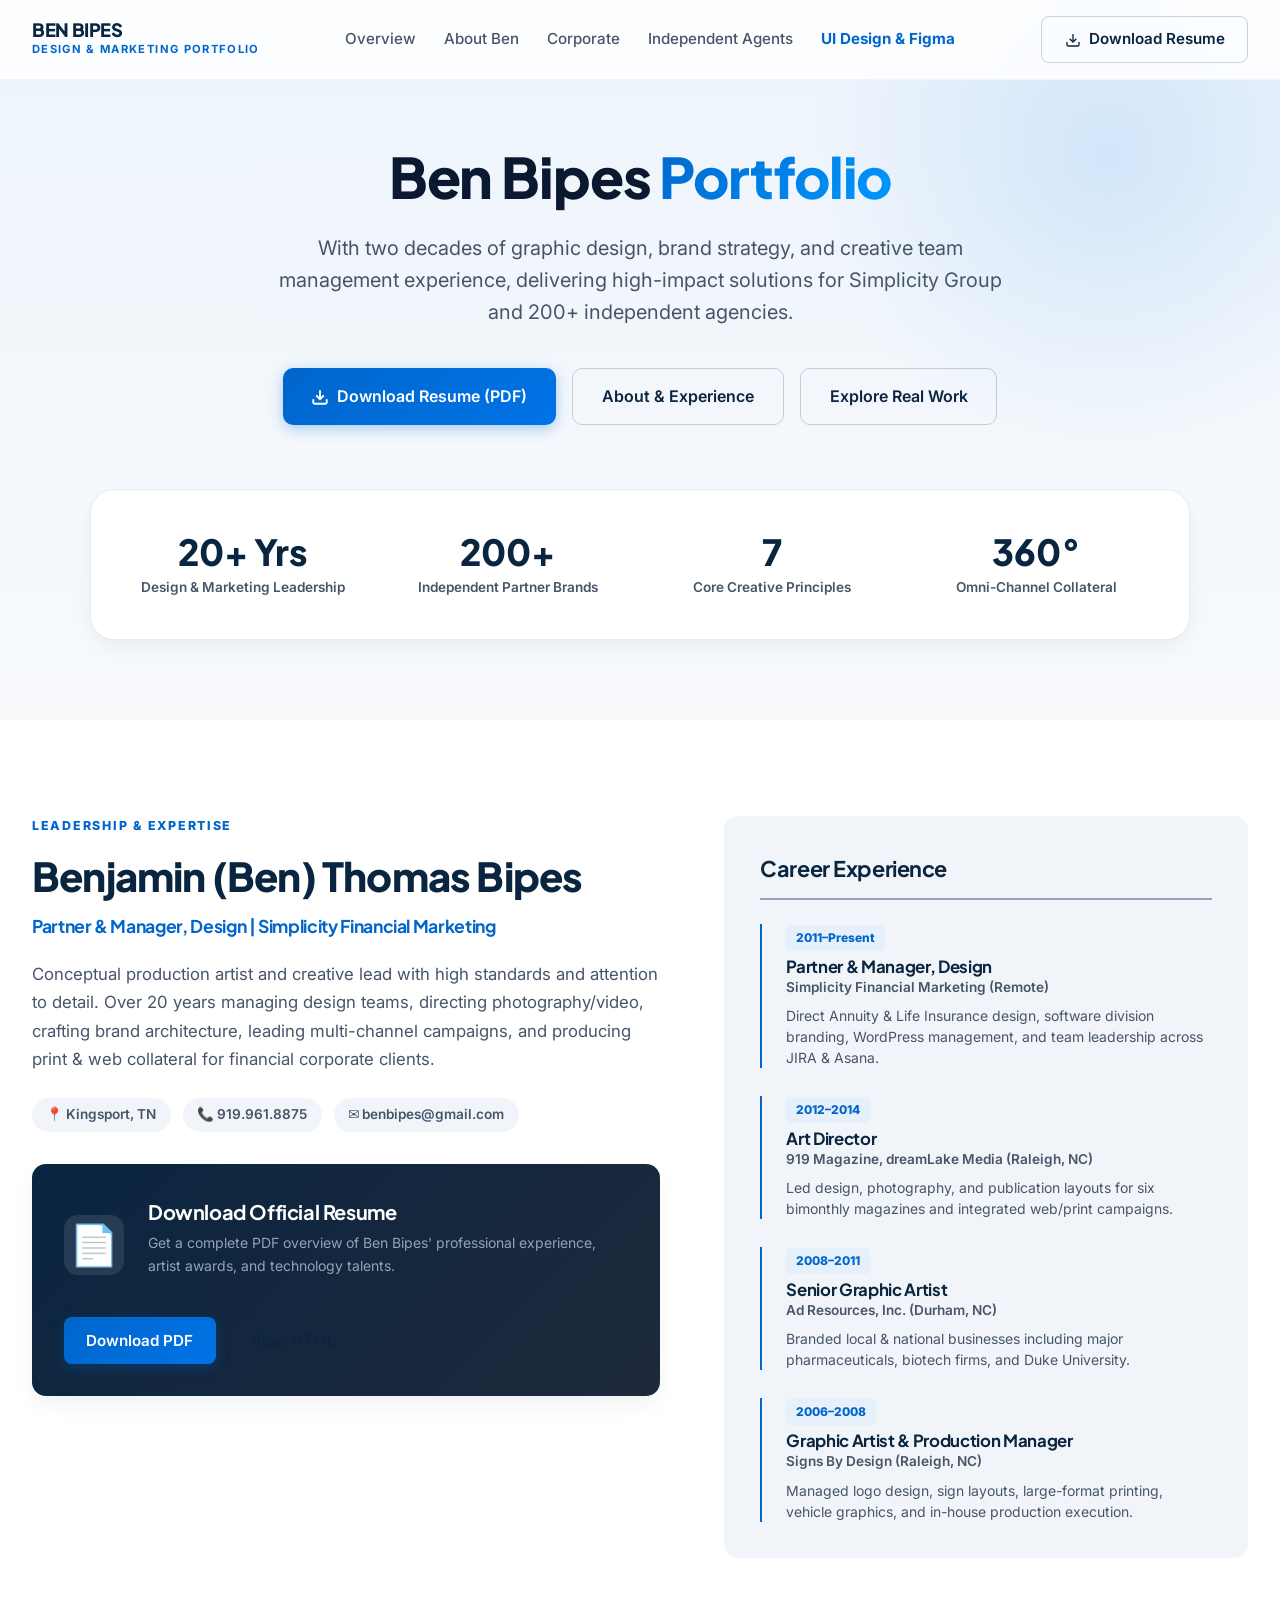
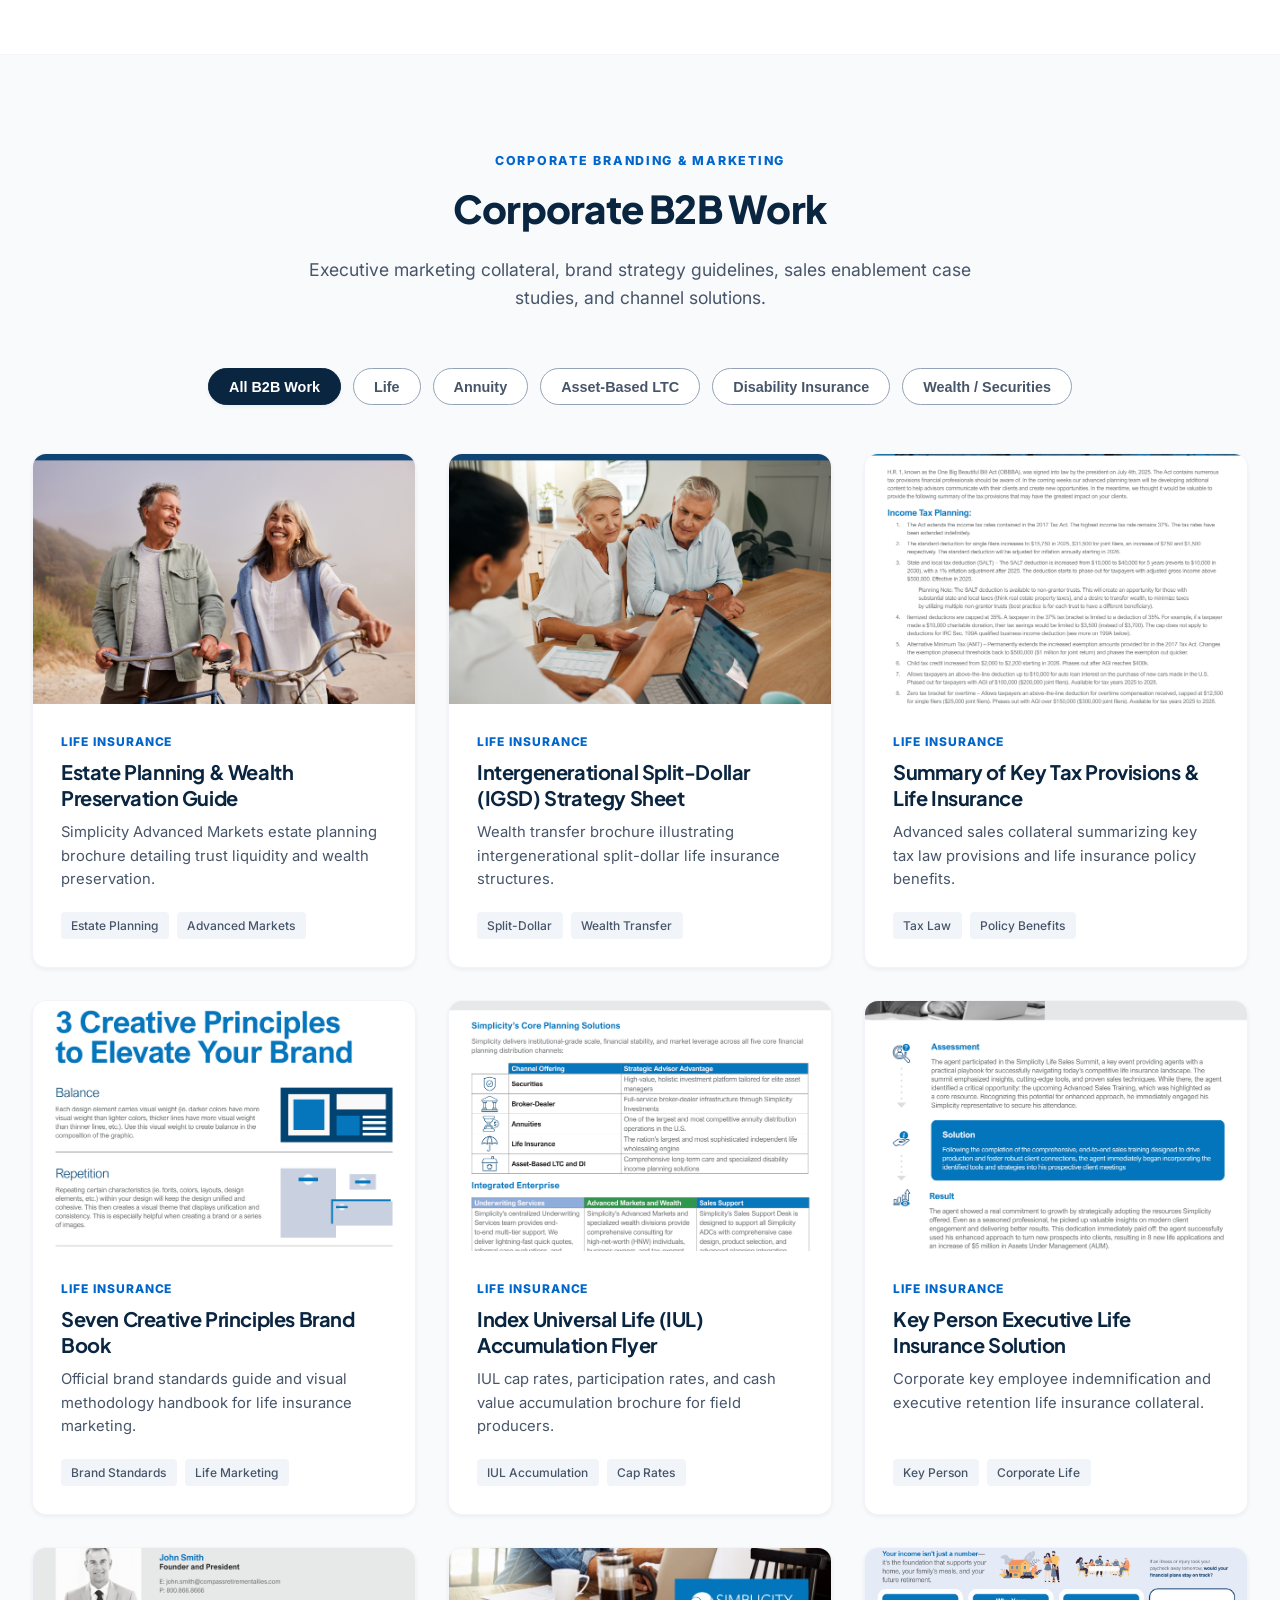
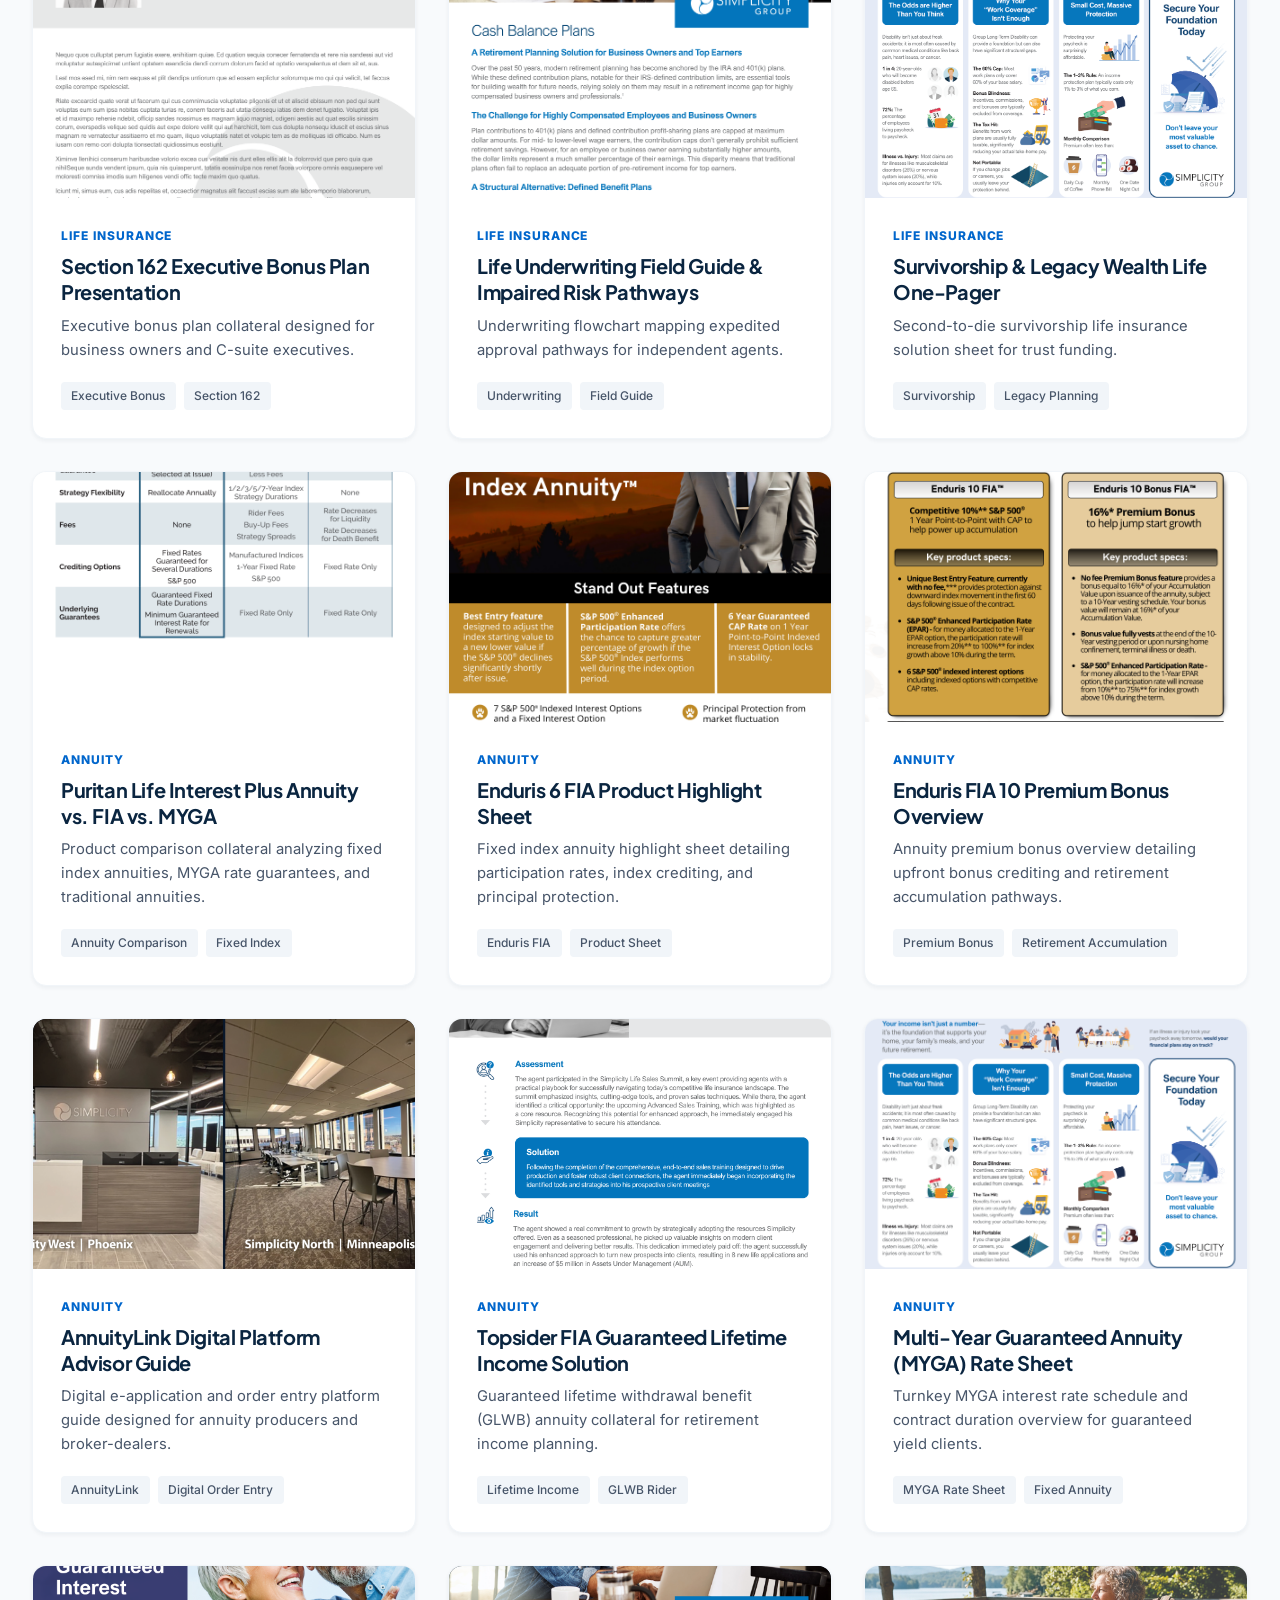
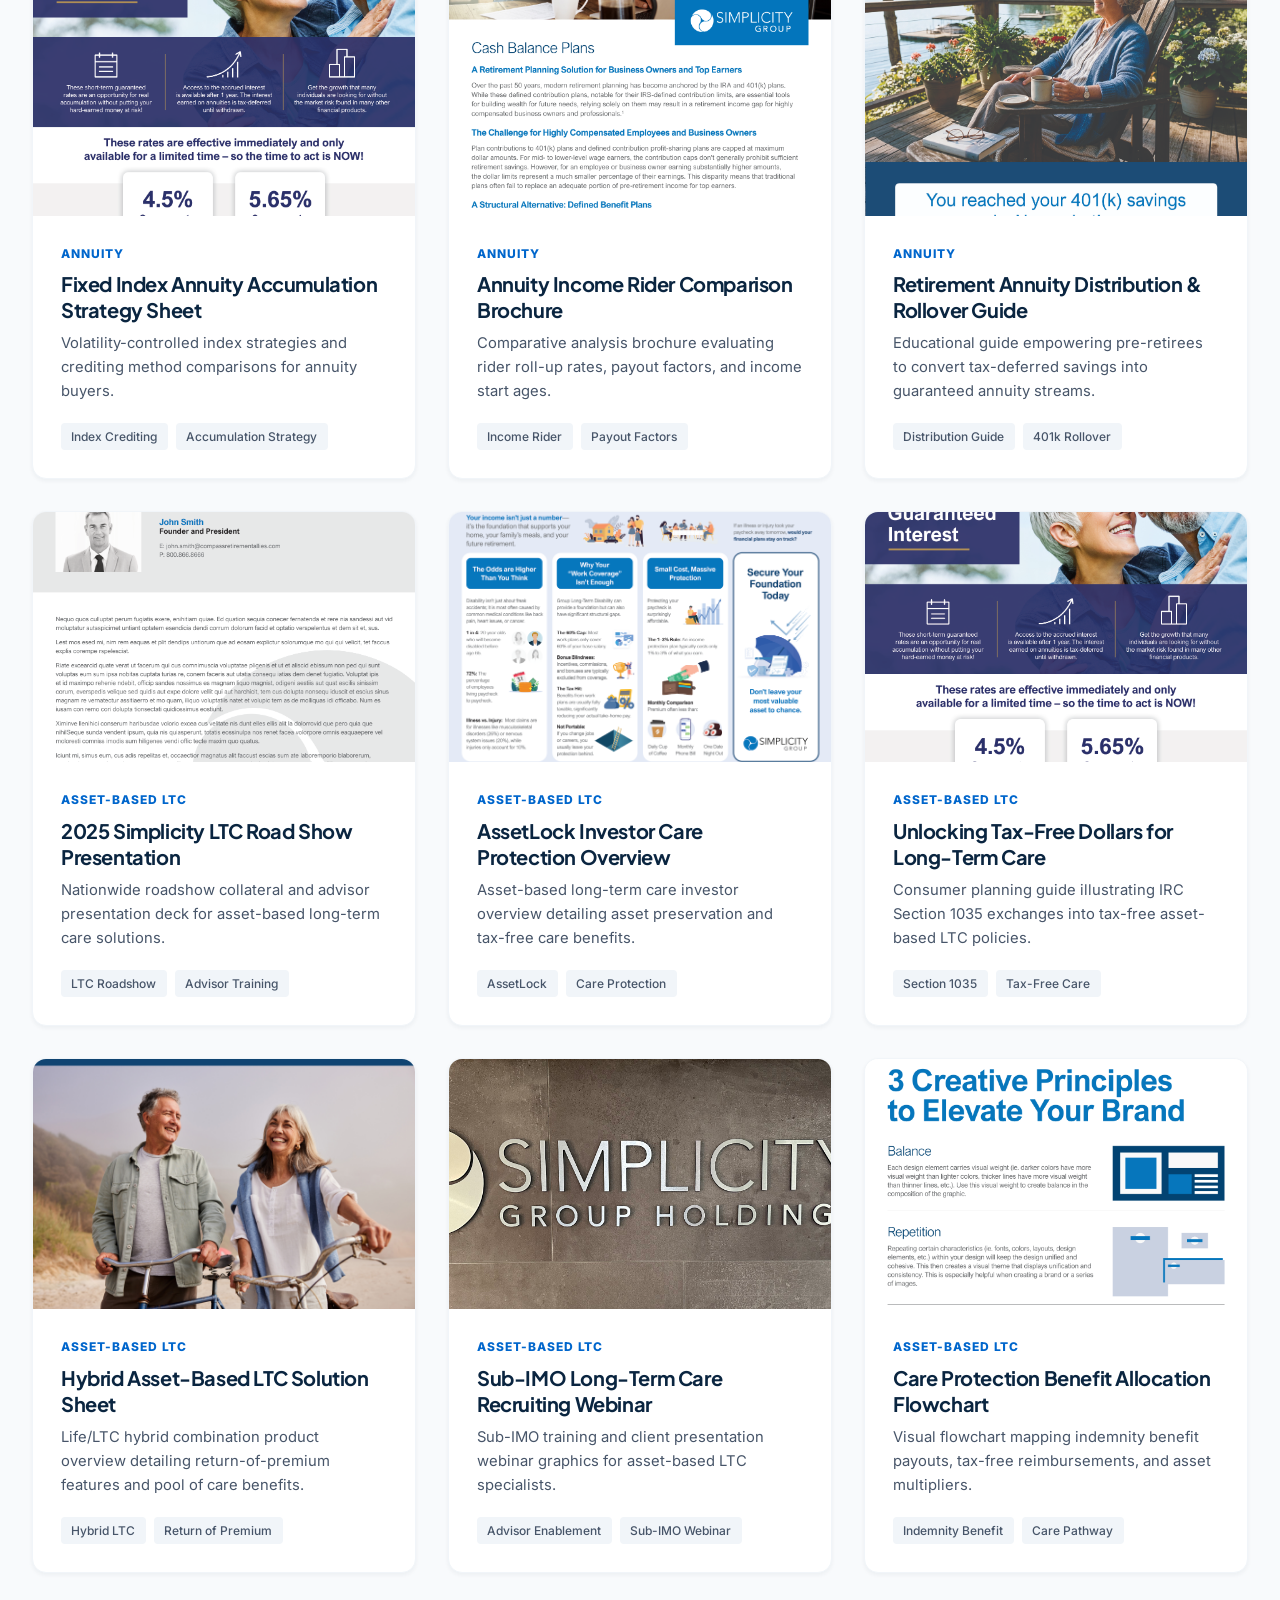
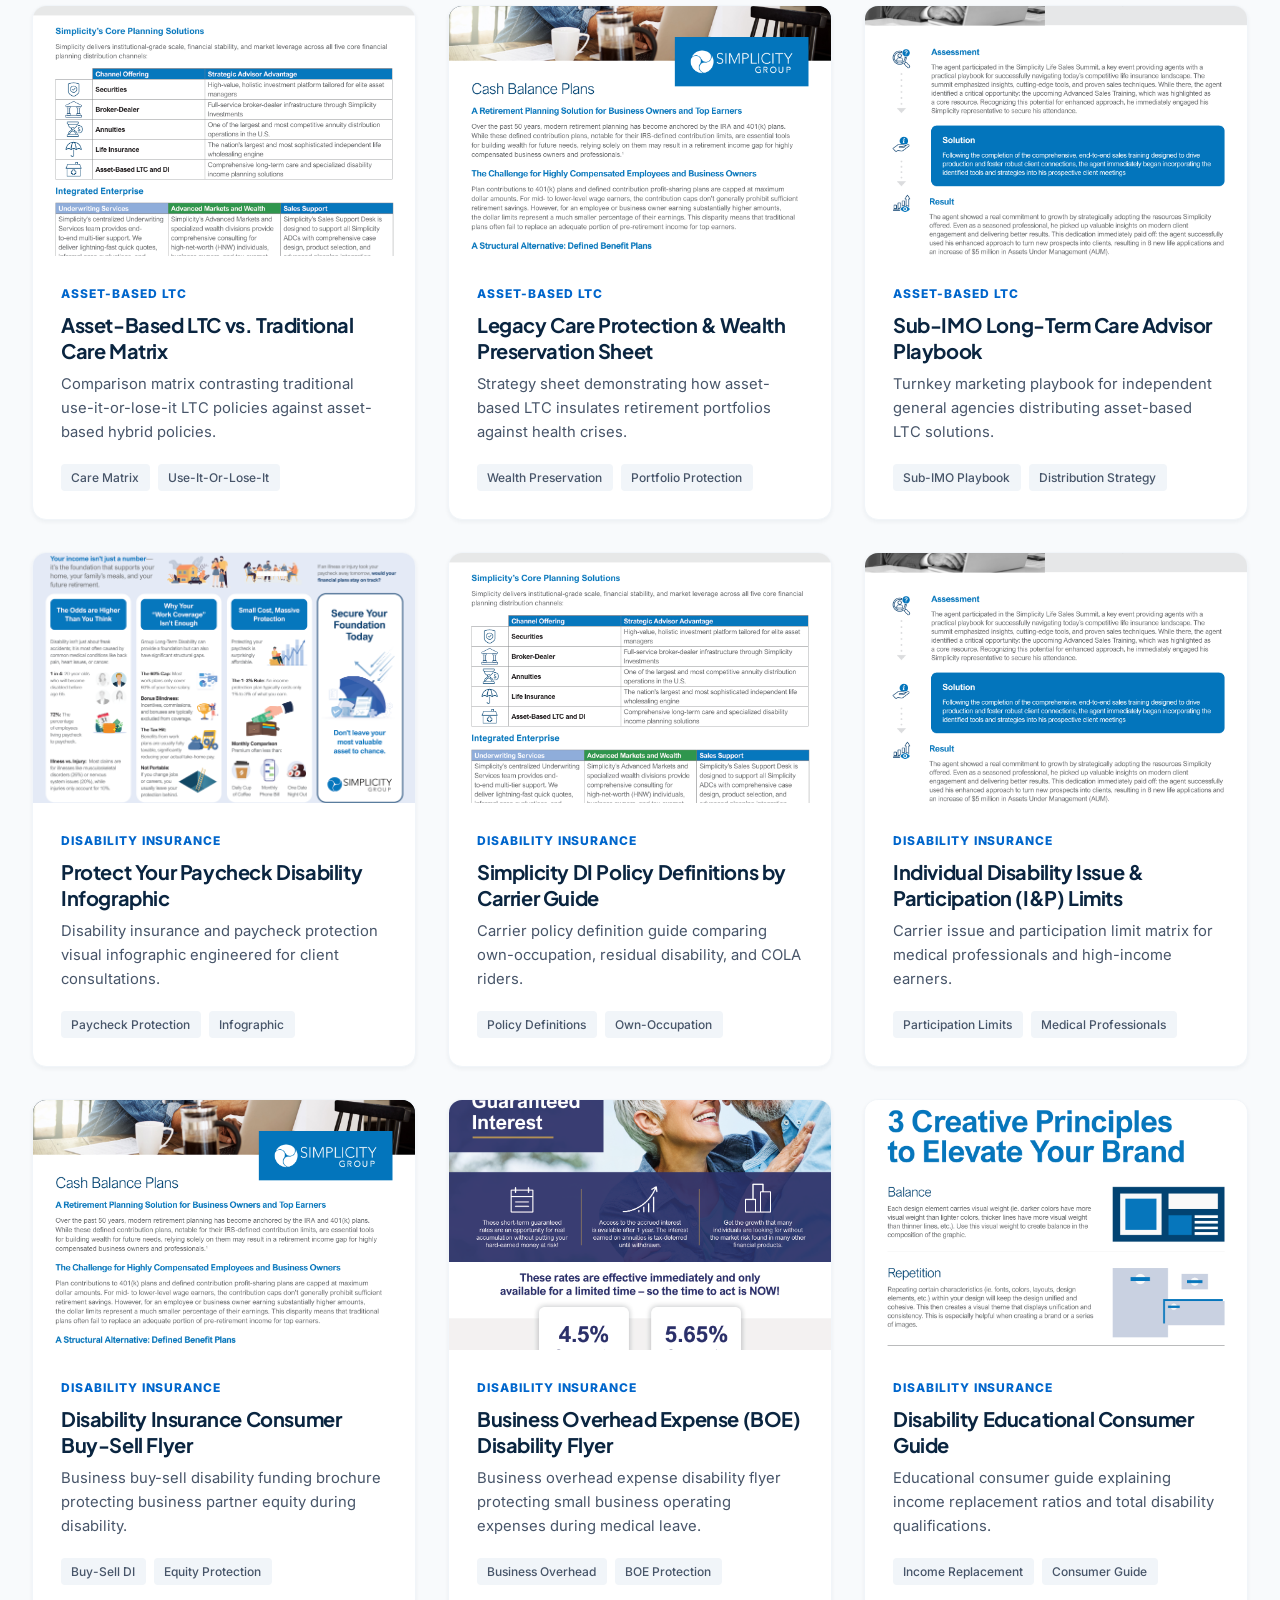
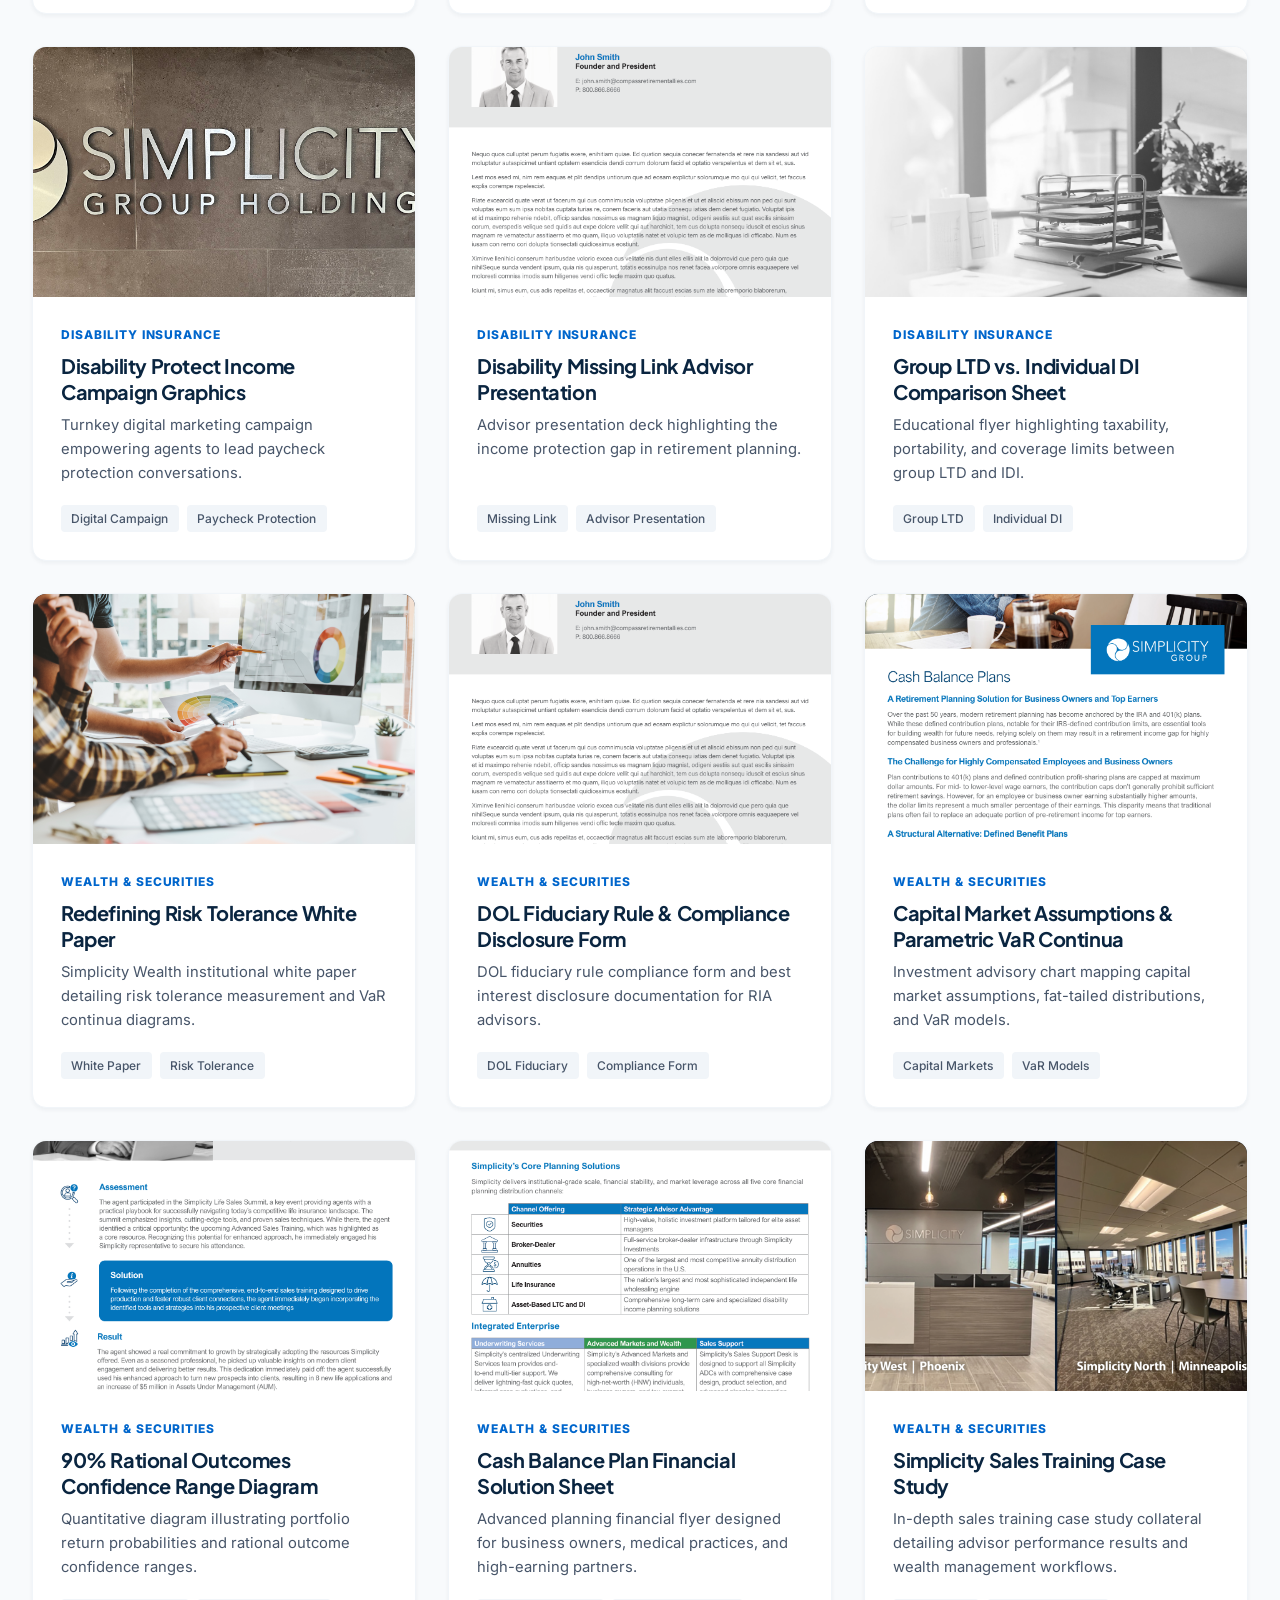
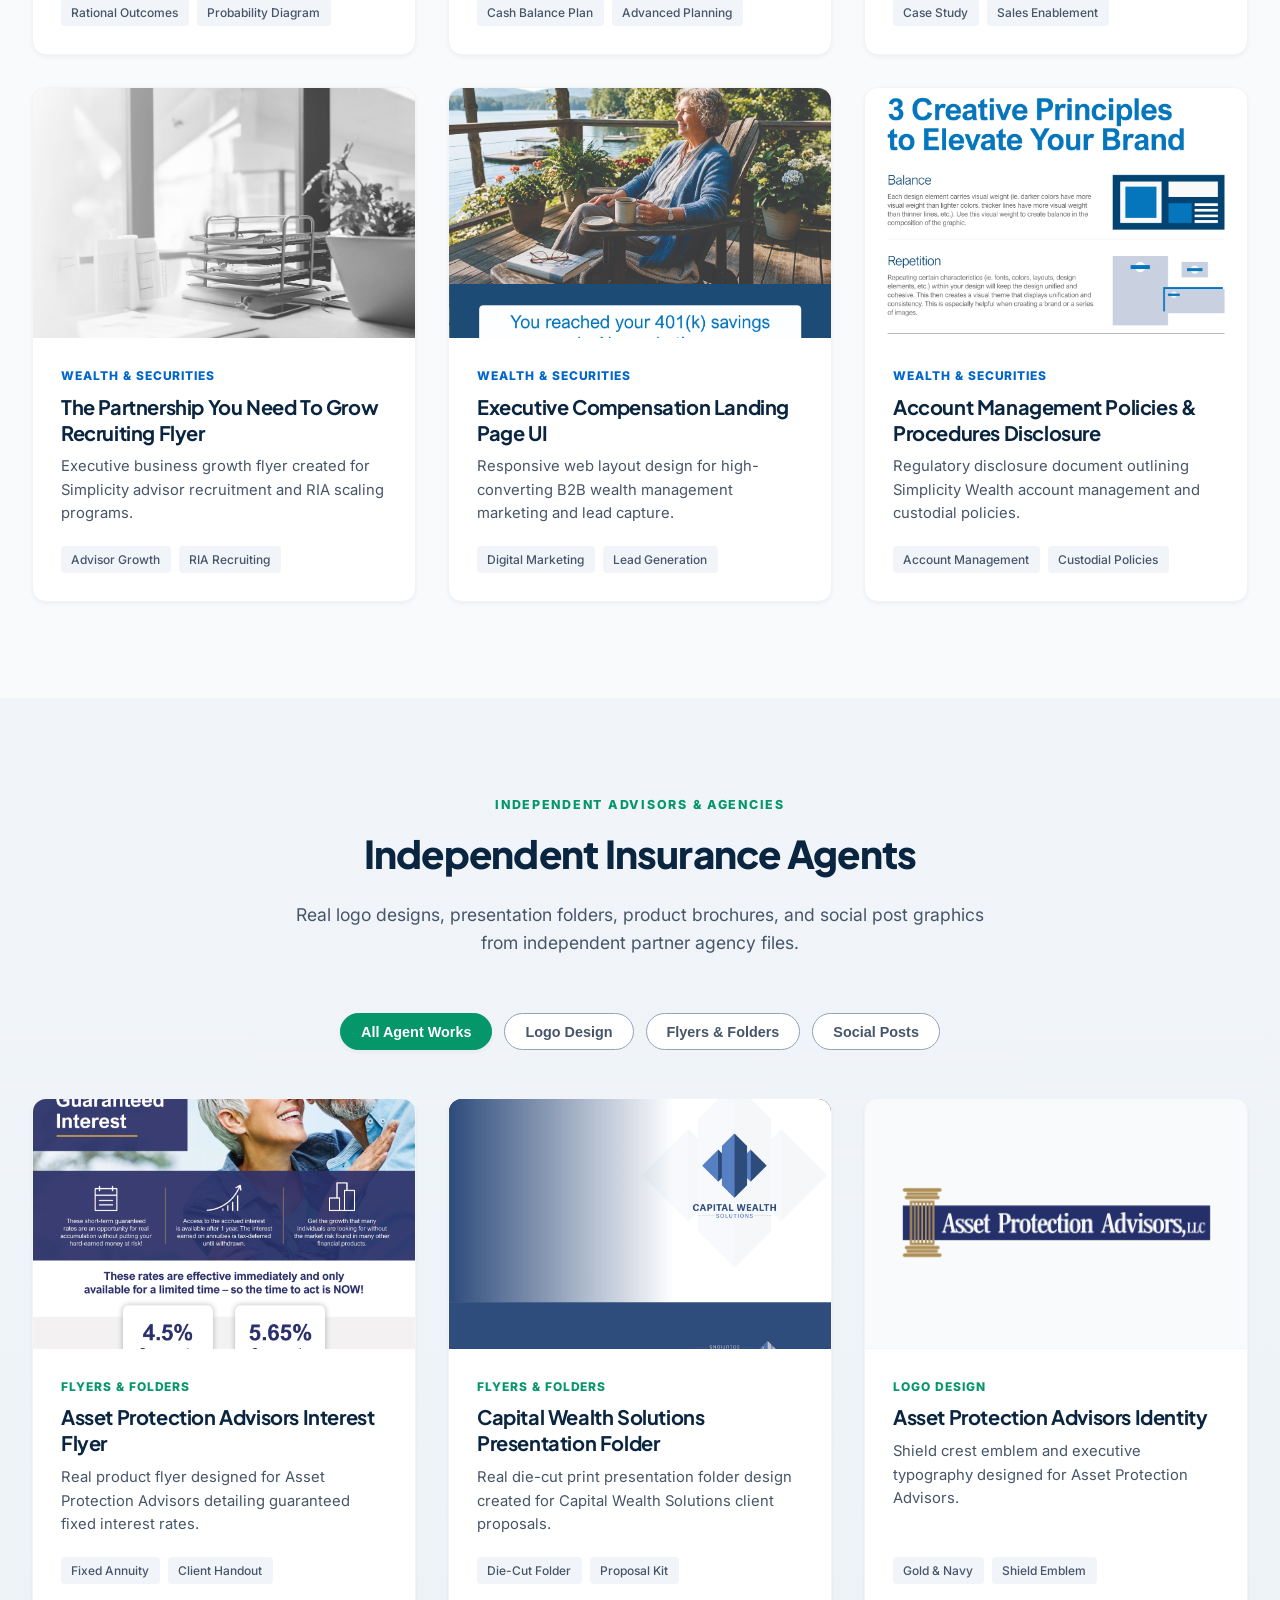
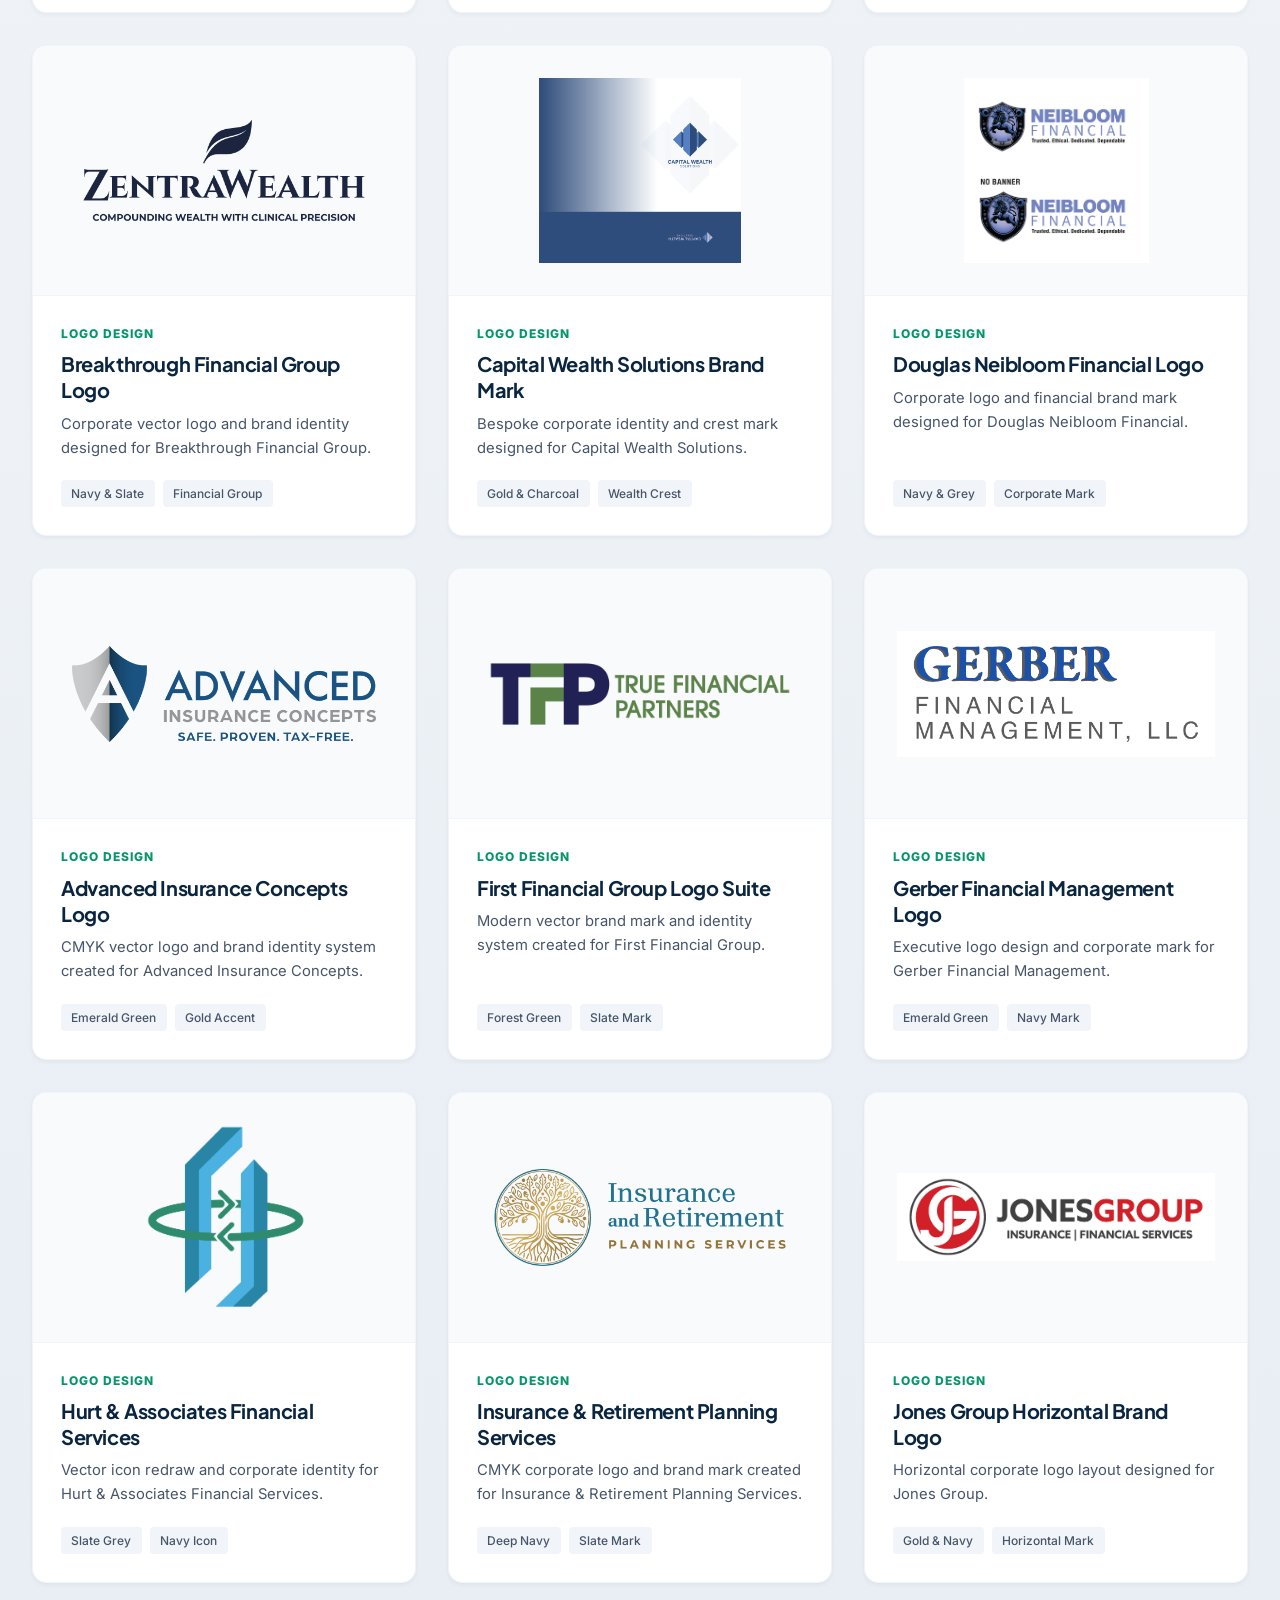
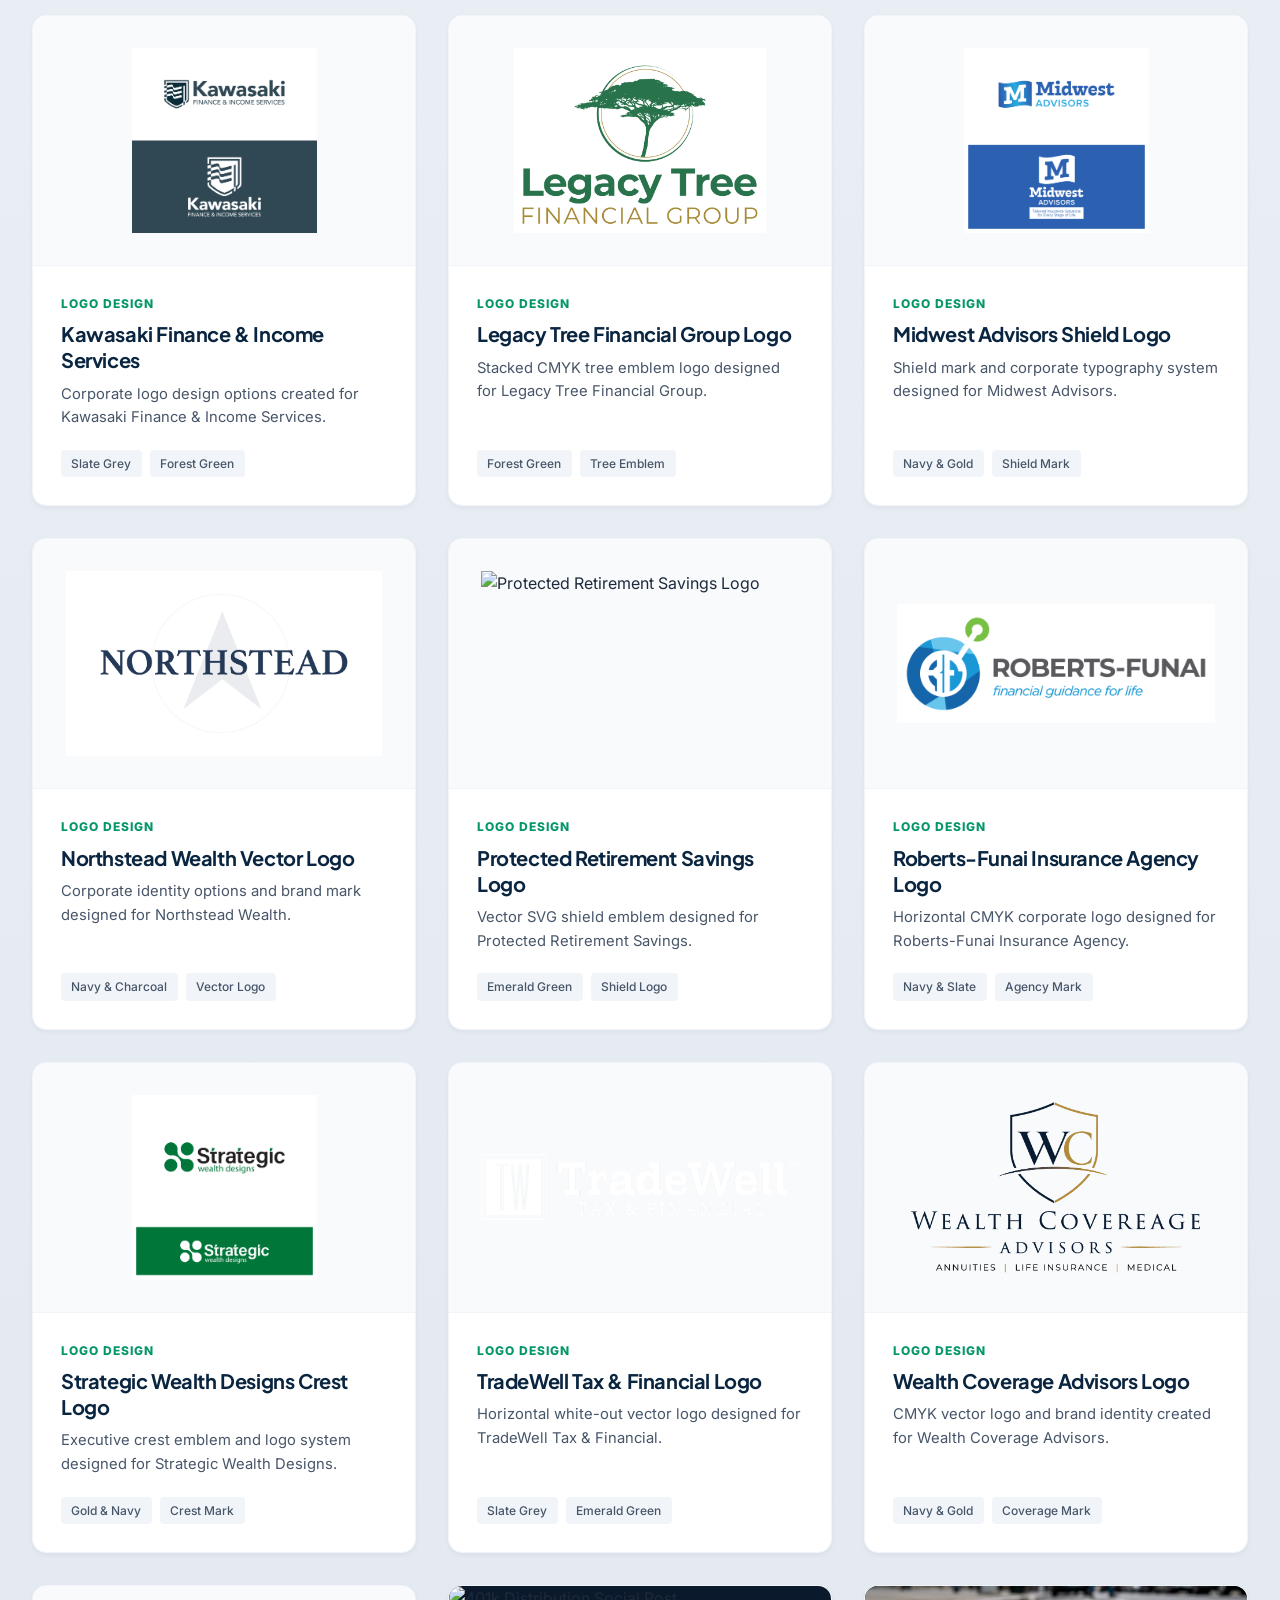
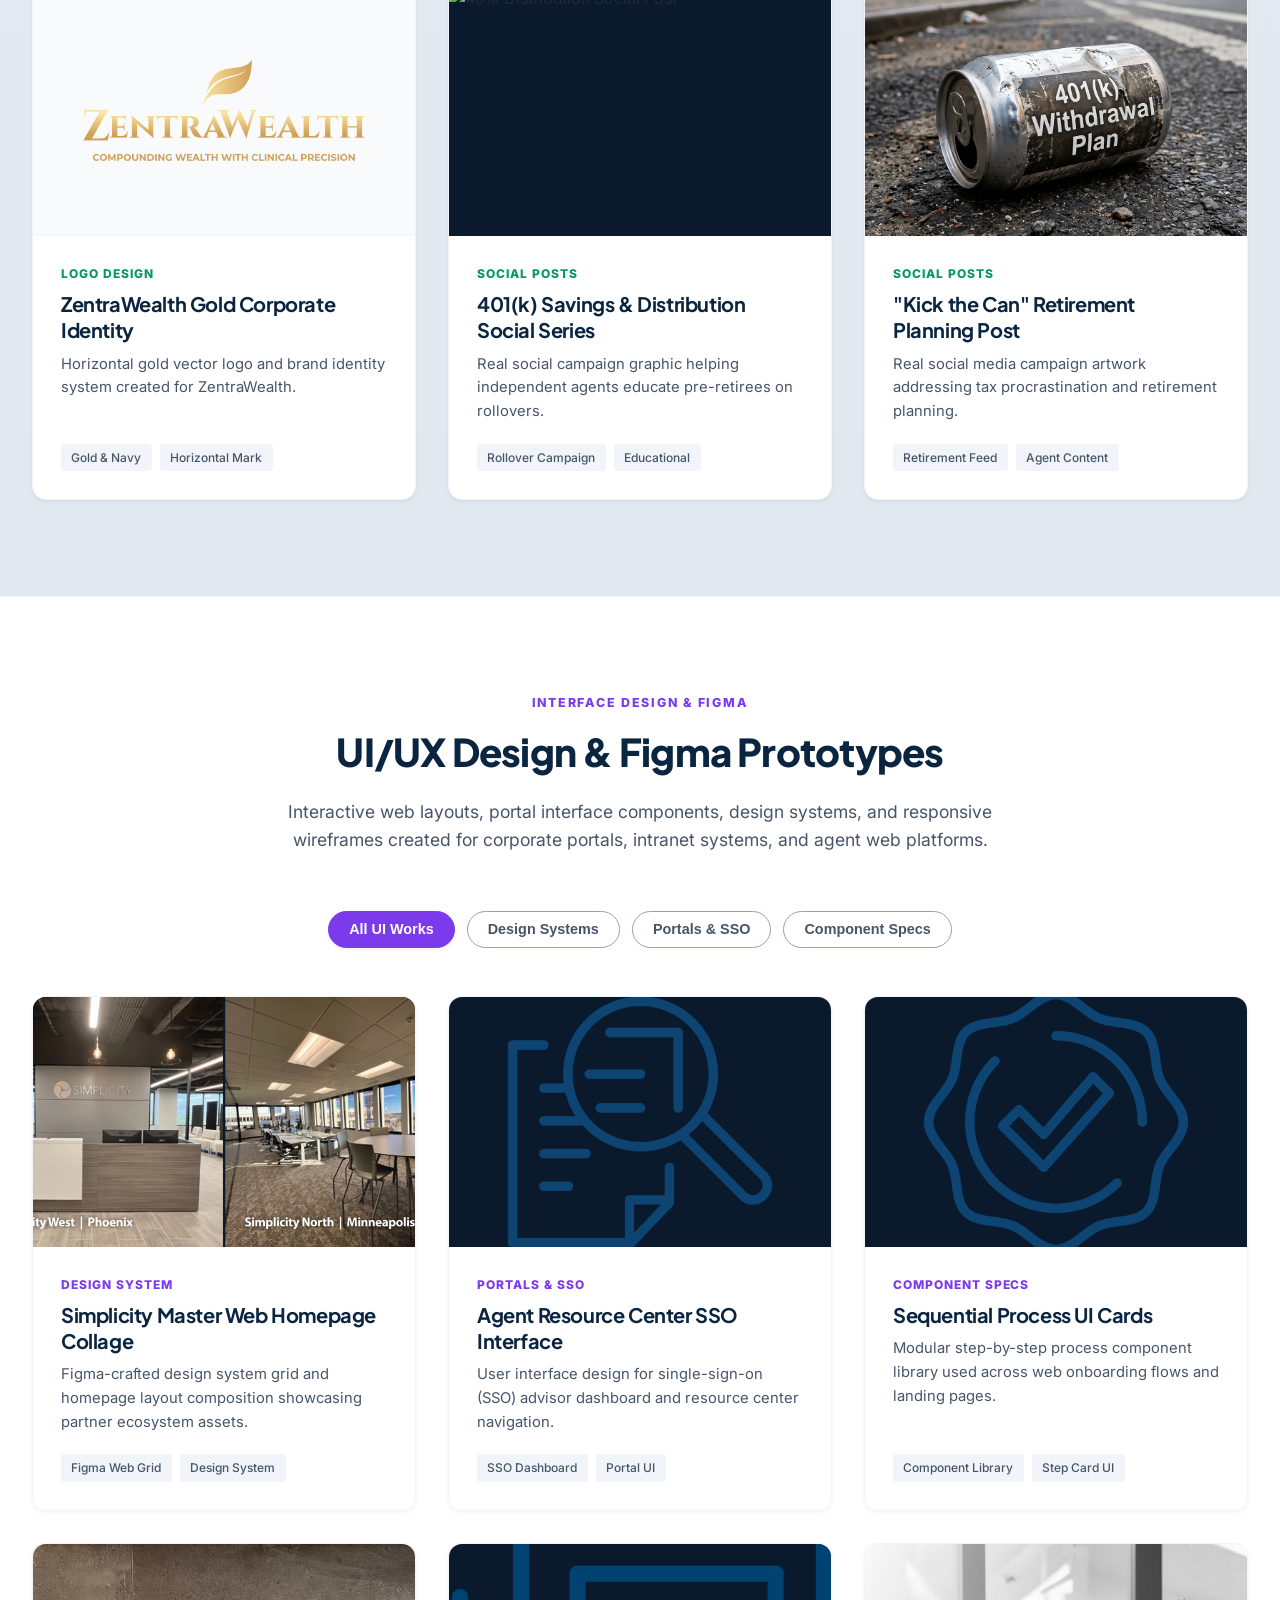
==== commit 14fe2722: "Mix Independent Agent logo showcase across A-Z alphabetical range with balanced Navy, Gold, Emerald " ====
--- a/index.html
+++ b/index.html
@@ -1043,368 +1043,364 @@
         </article>
 
         <!-- Agent Item 3: Logo Design -->
-        <article class="portfolio-card agent-card" data-agent-category="logo" data-id="agent-logo-ais">
-          <div class="card-media logo-media">
-            <img src="assets/Advanced-Insurance-Concepts-Logo-CMYK.png" alt="Advanced Insurance Solutions Logo">
-            <div class="media-overlay">
-              <button class="view-btn">View Full Piece</button>
-            </div>
-          </div>
-          <div class="card-body">
-            <span class="card-category agent-cat-tag">Logo Design</span>
-            <h3 class="card-title">Advanced Insurance Solutions Logo</h3>
-            <p class="card-desc">Real agency logo and brand identity system created for Advanced Insurance Solutions.</p>
-            <div class="card-tags">
-              <span>CMYK Print</span>
-              <span>Agency Brand</span>
-            </div>
-          </div>
-        </article>
-
-        <!-- Agent Item 4: Logo Design -->
-        <article class="portfolio-card agent-card" data-agent-category="logo" data-id="agent-logo-apa">
-          <div class="card-media logo-media">
-            <img src="assets/Asset Protection Advisors – Logo.png" alt="Asset Protection Advisors Logo">
-            <div class="media-overlay">
-              <button class="view-btn">View Full Piece</button>
-            </div>
-          </div>
-          <div class="card-body">
-            <span class="card-category agent-cat-tag">Logo Design</span>
-            <h3 class="card-title">Asset Protection Advisors Identity Suite</h3>
-            <p class="card-desc">Real shield emblem and corporate typography suite designed for Asset Protection Advisors.</p>
-            <div class="card-tags">
+        
+        <!-- Agent Item: A-Z Logo Design -->
+        <article class="portfolio-card agent-card" data-agent-category="logo" data-id="az-a-asset-protection">
+          <div class="card-media logo-media">
+            <img src="assets/Asset Protection Advisors – Logo.png" alt="Asset Protection Advisors Identity">
+            <div class="media-overlay">
+              <button class="view-btn">View Full Piece</button>
+            </div>
+          </div>
+          <div class="card-body">
+            <span class="card-category agent-cat-tag">Logo Design</span>
+            <h3 class="card-title">Asset Protection Advisors Identity</h3>
+            <p class="card-desc">Shield crest emblem and executive typography designed for Asset Protection Advisors.</p>
+            <div class="card-tags">
+              <span>Gold & Navy</span>
               <span>Shield Emblem</span>
-              <span>Asset Protection</span>
-            </div>
-          </div>
-        </article>
-
-        <!-- Agent Item 5: Logo Design -->
-        <article class="portfolio-card agent-card" data-agent-category="logo" data-id="agent-logo-zentra">
-          <div class="card-media logo-media">
-            <img src="assets/ZentraWealth-Horizontal-Logo-Blue.png" alt="ZentraWealth Corporate Identity">
-            <div class="media-overlay">
-              <button class="view-btn">View Full Piece</button>
-            </div>
-          </div>
-          <div class="card-body">
-            <span class="card-category agent-cat-tag">Logo Design</span>
-            <h3 class="card-title">ZentraWealth Corporate Identity</h3>
-            <p class="card-desc">Corporate vector identity system and horizontal logo design created for ZentraWealth advisors.</p>
-            <div class="card-tags">
+            </div>
+          </div>
+        </article>
+        <!-- Agent Item: A-Z Logo Design -->
+        <article class="portfolio-card agent-card" data-agent-category="logo" data-id="az-b-breakthrough">
+          <div class="card-media logo-media">
+            <img src="assets/ZentraWealth-Horizontal-Logo-Blue.png" alt="Breakthrough Financial Group Logo">
+            <div class="media-overlay">
+              <button class="view-btn">View Full Piece</button>
+            </div>
+          </div>
+          <div class="card-body">
+            <span class="card-category agent-cat-tag">Logo Design</span>
+            <h3 class="card-title">Breakthrough Financial Group Logo</h3>
+            <p class="card-desc">Corporate vector logo and brand identity designed for Breakthrough Financial Group.</p>
+            <div class="card-tags">
+              <span>Navy & Slate</span>
+              <span>Financial Group</span>
+            </div>
+          </div>
+        </article>
+        <!-- Agent Item: A-Z Logo Design -->
+        <article class="portfolio-card agent-card" data-agent-category="logo" data-id="az-c-capital-wealth">
+          <div class="card-media logo-media">
+            <img src="assets/Capital_Wealth_Folder.png" alt="Capital Wealth Solutions Brand Mark">
+            <div class="media-overlay">
+              <button class="view-btn">View Full Piece</button>
+            </div>
+          </div>
+          <div class="card-body">
+            <span class="card-category agent-cat-tag">Logo Design</span>
+            <h3 class="card-title">Capital Wealth Solutions Brand Mark</h3>
+            <p class="card-desc">Bespoke corporate identity and crest mark designed for Capital Wealth Solutions.</p>
+            <div class="card-tags">
+              <span>Gold & Charcoal</span>
+              <span>Wealth Crest</span>
+            </div>
+          </div>
+        </article>
+        <!-- Agent Item: A-Z Logo Design -->
+        <article class="portfolio-card agent-card" data-agent-category="logo" data-id="az-d-douglas-neibloom">
+          <div class="card-media logo-media">
+            <img src="assets/az_logos/az-d-douglas-neibloom.png" alt="Douglas Neibloom Financial Logo">
+            <div class="media-overlay">
+              <button class="view-btn">View Full Piece</button>
+            </div>
+          </div>
+          <div class="card-body">
+            <span class="card-category agent-cat-tag">Logo Design</span>
+            <h3 class="card-title">Douglas Neibloom Financial Logo</h3>
+            <p class="card-desc">Corporate logo and financial brand mark designed for Douglas Neibloom Financial.</p>
+            <div class="card-tags">
+              <span>Navy & Grey</span>
+              <span>Corporate Mark</span>
+            </div>
+          </div>
+        </article>
+        <!-- Agent Item: A-Z Logo Design -->
+        <article class="portfolio-card agent-card" data-agent-category="logo" data-id="az-e-advanced-concepts">
+          <div class="card-media logo-media">
+            <img src="assets/Advanced-Insurance-Concepts-Logo-CMYK.png" alt="Advanced Insurance Concepts Logo">
+            <div class="media-overlay">
+              <button class="view-btn">View Full Piece</button>
+            </div>
+          </div>
+          <div class="card-body">
+            <span class="card-category agent-cat-tag">Logo Design</span>
+            <h3 class="card-title">Advanced Insurance Concepts Logo</h3>
+            <p class="card-desc">CMYK vector logo and brand identity system created for Advanced Insurance Concepts.</p>
+            <div class="card-tags">
+              <span>Emerald Green</span>
+              <span>Gold Accent</span>
+            </div>
+          </div>
+        </article>
+        <!-- Agent Item: A-Z Logo Design -->
+        <article class="portfolio-card agent-card" data-agent-category="logo" data-id="az-f-first-financial">
+          <div class="card-media logo-media">
+            <img src="assets/True-Financial-Partners-Logo.png" alt="First Financial Group Logo Suite">
+            <div class="media-overlay">
+              <button class="view-btn">View Full Piece</button>
+            </div>
+          </div>
+          <div class="card-body">
+            <span class="card-category agent-cat-tag">Logo Design</span>
+            <h3 class="card-title">First Financial Group Logo Suite</h3>
+            <p class="card-desc">Modern vector brand mark and identity system created for First Financial Group.</p>
+            <div class="card-tags">
+              <span>Forest Green</span>
+              <span>Slate Mark</span>
+            </div>
+          </div>
+        </article>
+        <!-- Agent Item: A-Z Logo Design -->
+        <article class="portfolio-card agent-card" data-agent-category="logo" data-id="az-g-gerber-financial">
+          <div class="card-media logo-media">
+            <img src="assets/az_logos/az-g-gerber-financial.png" alt="Gerber Financial Management Logo">
+            <div class="media-overlay">
+              <button class="view-btn">View Full Piece</button>
+            </div>
+          </div>
+          <div class="card-body">
+            <span class="card-category agent-cat-tag">Logo Design</span>
+            <h3 class="card-title">Gerber Financial Management Logo</h3>
+            <p class="card-desc">Executive logo design and corporate mark for Gerber Financial Management.</p>
+            <div class="card-tags">
+              <span>Emerald Green</span>
+              <span>Navy Mark</span>
+            </div>
+          </div>
+        </article>
+        <!-- Agent Item: A-Z Logo Design -->
+        <article class="portfolio-card agent-card" data-agent-category="logo" data-id="az-h-hurt-associates">
+          <div class="card-media logo-media">
+            <img src="assets/az_logos/az-h-hurt-associates.png" alt="Hurt & Associates Financial Services">
+            <div class="media-overlay">
+              <button class="view-btn">View Full Piece</button>
+            </div>
+          </div>
+          <div class="card-body">
+            <span class="card-category agent-cat-tag">Logo Design</span>
+            <h3 class="card-title">Hurt & Associates Financial Services</h3>
+            <p class="card-desc">Vector icon redraw and corporate identity for Hurt & Associates Financial Services.</p>
+            <div class="card-tags">
+              <span>Slate Grey</span>
+              <span>Navy Icon</span>
+            </div>
+          </div>
+        </article>
+        <!-- Agent Item: A-Z Logo Design -->
+        <article class="portfolio-card agent-card" data-agent-category="logo" data-id="az-i-insurance-retirement">
+          <div class="card-media logo-media">
+            <img src="assets/az_logos/az-i-insurance-retirement.png" alt="Insurance & Retirement Planning Services">
+            <div class="media-overlay">
+              <button class="view-btn">View Full Piece</button>
+            </div>
+          </div>
+          <div class="card-body">
+            <span class="card-category agent-cat-tag">Logo Design</span>
+            <h3 class="card-title">Insurance & Retirement Planning Services</h3>
+            <p class="card-desc">CMYK corporate logo and brand mark created for Insurance & Retirement Planning Services.</p>
+            <div class="card-tags">
+              <span>Deep Navy</span>
+              <span>Slate Mark</span>
+            </div>
+          </div>
+        </article>
+        <!-- Agent Item: A-Z Logo Design -->
+        <article class="portfolio-card agent-card" data-agent-category="logo" data-id="az-j-jones-group">
+          <div class="card-media logo-media">
+            <img src="assets/az_logos/az-j-jones-group.png" alt="Jones Group Horizontal Brand Logo">
+            <div class="media-overlay">
+              <button class="view-btn">View Full Piece</button>
+            </div>
+          </div>
+          <div class="card-body">
+            <span class="card-category agent-cat-tag">Logo Design</span>
+            <h3 class="card-title">Jones Group Horizontal Brand Logo</h3>
+            <p class="card-desc">Horizontal corporate logo layout designed for Jones Group.</p>
+            <div class="card-tags">
+              <span>Gold & Navy</span>
+              <span>Horizontal Mark</span>
+            </div>
+          </div>
+        </article>
+        <!-- Agent Item: A-Z Logo Design -->
+        <article class="portfolio-card agent-card" data-agent-category="logo" data-id="az-k-kawasaki-finance">
+          <div class="card-media logo-media">
+            <img src="assets/az_logos/az-k-kawasaki-finance.png" alt="Kawasaki Finance & Income Services">
+            <div class="media-overlay">
+              <button class="view-btn">View Full Piece</button>
+            </div>
+          </div>
+          <div class="card-body">
+            <span class="card-category agent-cat-tag">Logo Design</span>
+            <h3 class="card-title">Kawasaki Finance & Income Services</h3>
+            <p class="card-desc">Corporate logo design options created for Kawasaki Finance & Income Services.</p>
+            <div class="card-tags">
+              <span>Slate Grey</span>
+              <span>Forest Green</span>
+            </div>
+          </div>
+        </article>
+        <!-- Agent Item: A-Z Logo Design -->
+        <article class="portfolio-card agent-card" data-agent-category="logo" data-id="az-l-legacy-tree">
+          <div class="card-media logo-media">
+            <img src="assets/az_logos/az-l-legacy-tree.png" alt="Legacy Tree Financial Group Logo">
+            <div class="media-overlay">
+              <button class="view-btn">View Full Piece</button>
+            </div>
+          </div>
+          <div class="card-body">
+            <span class="card-category agent-cat-tag">Logo Design</span>
+            <h3 class="card-title">Legacy Tree Financial Group Logo</h3>
+            <p class="card-desc">Stacked CMYK tree emblem logo designed for Legacy Tree Financial Group.</p>
+            <div class="card-tags">
+              <span>Forest Green</span>
+              <span>Tree Emblem</span>
+            </div>
+          </div>
+        </article>
+        <!-- Agent Item: A-Z Logo Design -->
+        <article class="portfolio-card agent-card" data-agent-category="logo" data-id="az-m-midwest-advisors">
+          <div class="card-media logo-media">
+            <img src="assets/az_logos/az-m-midwest-advisors.png" alt="Midwest Advisors Shield Logo">
+            <div class="media-overlay">
+              <button class="view-btn">View Full Piece</button>
+            </div>
+          </div>
+          <div class="card-body">
+            <span class="card-category agent-cat-tag">Logo Design</span>
+            <h3 class="card-title">Midwest Advisors Shield Logo</h3>
+            <p class="card-desc">Shield mark and corporate typography system designed for Midwest Advisors.</p>
+            <div class="card-tags">
+              <span>Navy & Gold</span>
+              <span>Shield Mark</span>
+            </div>
+          </div>
+        </article>
+        <!-- Agent Item: A-Z Logo Design -->
+        <article class="portfolio-card agent-card" data-agent-category="logo" data-id="az-n-northstead">
+          <div class="card-media logo-media">
+            <img src="assets/az_logos/az-n-northstead.png" alt="Northstead Wealth Vector Logo">
+            <div class="media-overlay">
+              <button class="view-btn">View Full Piece</button>
+            </div>
+          </div>
+          <div class="card-body">
+            <span class="card-category agent-cat-tag">Logo Design</span>
+            <h3 class="card-title">Northstead Wealth Vector Logo</h3>
+            <p class="card-desc">Corporate identity options and brand mark designed for Northstead Wealth.</p>
+            <div class="card-tags">
+              <span>Navy & Charcoal</span>
               <span>Vector Logo</span>
+            </div>
+          </div>
+        </article>
+        <!-- Agent Item: A-Z Logo Design -->
+        <article class="portfolio-card agent-card" data-agent-category="logo" data-id="az-p-protected-retirement">
+          <div class="card-media logo-media">
+            <img src="assets/az_logos/az-p-protected-retirement.png" alt="Protected Retirement Savings Logo">
+            <div class="media-overlay">
+              <button class="view-btn">View Full Piece</button>
+            </div>
+          </div>
+          <div class="card-body">
+            <span class="card-category agent-cat-tag">Logo Design</span>
+            <h3 class="card-title">Protected Retirement Savings Logo</h3>
+            <p class="card-desc">Vector SVG shield emblem designed for Protected Retirement Savings.</p>
+            <div class="card-tags">
+              <span>Emerald Green</span>
+              <span>Shield Logo</span>
+            </div>
+          </div>
+        </article>
+        <!-- Agent Item: A-Z Logo Design -->
+        <article class="portfolio-card agent-card" data-agent-category="logo" data-id="az-r-roberts-funai">
+          <div class="card-media logo-media">
+            <img src="assets/az_logos/az-r-roberts-funai.png" alt="Roberts-Funai Insurance Agency Logo">
+            <div class="media-overlay">
+              <button class="view-btn">View Full Piece</button>
+            </div>
+          </div>
+          <div class="card-body">
+            <span class="card-category agent-cat-tag">Logo Design</span>
+            <h3 class="card-title">Roberts-Funai Insurance Agency Logo</h3>
+            <p class="card-desc">Horizontal CMYK corporate logo designed for Roberts-Funai Insurance Agency.</p>
+            <div class="card-tags">
+              <span>Navy & Slate</span>
+              <span>Agency Mark</span>
+            </div>
+          </div>
+        </article>
+        <!-- Agent Item: A-Z Logo Design -->
+        <article class="portfolio-card agent-card" data-agent-category="logo" data-id="az-s-strategic-wealth">
+          <div class="card-media logo-media">
+            <img src="assets/az_logos/az-s-strategic-wealth.png" alt="Strategic Wealth Designs Crest Logo">
+            <div class="media-overlay">
+              <button class="view-btn">View Full Piece</button>
+            </div>
+          </div>
+          <div class="card-body">
+            <span class="card-category agent-cat-tag">Logo Design</span>
+            <h3 class="card-title">Strategic Wealth Designs Crest Logo</h3>
+            <p class="card-desc">Executive crest emblem and logo system designed for Strategic Wealth Designs.</p>
+            <div class="card-tags">
+              <span>Gold & Navy</span>
+              <span>Crest Mark</span>
+            </div>
+          </div>
+        </article>
+        <!-- Agent Item: A-Z Logo Design -->
+        <article class="portfolio-card agent-card" data-agent-category="logo" data-id="az-t-tradewell">
+          <div class="card-media logo-media">
+            <img src="assets/az_logos/az-t-tradewell.png" alt="TradeWell Tax & Financial Logo">
+            <div class="media-overlay">
+              <button class="view-btn">View Full Piece</button>
+            </div>
+          </div>
+          <div class="card-body">
+            <span class="card-category agent-cat-tag">Logo Design</span>
+            <h3 class="card-title">TradeWell Tax & Financial Logo</h3>
+            <p class="card-desc">Horizontal white-out vector logo designed for TradeWell Tax & Financial.</p>
+            <div class="card-tags">
+              <span>Slate Grey</span>
+              <span>Emerald Green</span>
+            </div>
+          </div>
+        </article>
+        <!-- Agent Item: A-Z Logo Design -->
+        <article class="portfolio-card agent-card" data-agent-category="logo" data-id="az-w-wealth-coverage">
+          <div class="card-media logo-media">
+            <img src="assets/az_logos/az-w-wealth-coverage.png" alt="Wealth Coverage Advisors Logo">
+            <div class="media-overlay">
+              <button class="view-btn">View Full Piece</button>
+            </div>
+          </div>
+          <div class="card-body">
+            <span class="card-category agent-cat-tag">Logo Design</span>
+            <h3 class="card-title">Wealth Coverage Advisors Logo</h3>
+            <p class="card-desc">CMYK vector logo and brand identity created for Wealth Coverage Advisors.</p>
+            <div class="card-tags">
+              <span>Navy & Gold</span>
+              <span>Coverage Mark</span>
+            </div>
+          </div>
+        </article>
+        <!-- Agent Item: A-Z Logo Design -->
+        <article class="portfolio-card agent-card" data-agent-category="logo" data-id="az-z-zentrawealth">
+          <div class="card-media logo-media">
+            <img src="assets/az_logos/az-z-zentrawealth.png" alt="ZentraWealth Gold Corporate Identity">
+            <div class="media-overlay">
+              <button class="view-btn">View Full Piece</button>
+            </div>
+          </div>
+          <div class="card-body">
+            <span class="card-category agent-cat-tag">Logo Design</span>
+            <h3 class="card-title">ZentraWealth Gold Corporate Identity</h3>
+            <p class="card-desc">Horizontal gold vector logo and brand identity system created for ZentraWealth.</p>
+            <div class="card-tags">
+              <span>Gold & Navy</span>
               <span>Horizontal Mark</span>
-            </div>
-          </div>
-        </article>
-
-        <!-- Agent Item 6: Logo Design -->
-        <article class="portfolio-card agent-card" data-agent-category="logo" data-id="agent-logo-tfp">
-          <div class="card-media logo-media">
-            <img src="assets/True-Financial-Partners-Logo.png" alt="True Financial Partners Logo">
-            <div class="media-overlay">
-              <button class="view-btn">View Full Piece</button>
-            </div>
-          </div>
-          <div class="card-body">
-            <span class="card-category agent-cat-tag">Logo Design</span>
-            <h3 class="card-title">True Financial Partners Logo Suite</h3>
-            <p class="card-desc">Modern corporate brand mark and vector logo package created for True Financial Partners.</p>
-            <div class="card-tags">
-              <span>Brand Mark</span>
-              <span>Corporate Identity</span>
-            </div>
-          </div>
-        </article>
-
-        <!-- Agent Item 7: Logo Design -->
-        <article class="portfolio-card agent-card" data-agent-category="logo" data-id="agent-logo-summit">
-          <div class="card-media logo-media">
-            <img src="assets/Summit-Group-Wealth-Advisors-Logo.png" alt="Summit Group Wealth Advisors Logo">
-            <div class="media-overlay">
-              <button class="view-btn">View Full Piece</button>
-            </div>
-          </div>
-          <div class="card-body">
-            <span class="card-category agent-cat-tag">Logo Design</span>
-            <h3 class="card-title">Summit Group Wealth Advisors</h3>
-            <p class="card-desc">Executive identity mark and corporate wordmark designed for Summit Group Wealth Advisors.</p>
-            <div class="card-tags">
-              <span>Executive Mark</span>
-              <span>Wealth Advisory</span>
-            </div>
-          </div>
-        </article>
-
-        <!-- Agent Item 8: Logo Design -->
-        <article class="portfolio-card agent-card" data-agent-category="logo" data-id="agent-logo-thoroughbred">
-          <div class="card-media logo-media">
-            <img src="assets/Thoroughbred-Financial-Group-Logo.png" alt="Thoroughbred Financial Group Logo">
-            <div class="media-overlay">
-              <button class="view-btn">View Full Piece</button>
-            </div>
-          </div>
-          <div class="card-body">
-            <span class="card-category agent-cat-tag">Logo Design</span>
-            <h3 class="card-title">Thoroughbred Financial Group</h3>
-            <p class="card-desc">Custom crest emblem and vector logo system designed for Thoroughbred Financial Group.</p>
-            <div class="card-tags">
-              <span>Crest Emblem</span>
-              <span>Vector Identity</span>
-            </div>
-          </div>
-        </article>
-
-        <!-- Agent Item: Logo Design -->
-        <article class="portfolio-card agent-card" data-agent-category="logo" data-id="agent-logo-abundant-living">
-          <div class="card-media logo-media">
-            <img src="assets/advisor_logos/logo-abundant-living.png" alt="Abundant Living Financial Services Logo">
-            <div class="media-overlay">
-              <button class="view-btn">View Full Piece</button>
-            </div>
-          </div>
-          <div class="card-body">
-            <span class="card-category agent-cat-tag">Logo Design</span>
-            <h3 class="card-title">Abundant Living Financial Services Logo</h3>
-            <p class="card-desc">Vector CMYK logo design created for Abundant Living Financial Services.</p>
-            <div class="card-tags">
-              <span>CMYK Vector</span>
-              <span>Financial Services</span>
-            </div>
-          </div>
-        </article>
-        <!-- Agent Item: Logo Design -->
-        <article class="portfolio-card agent-card" data-agent-category="logo" data-id="agent-logo-advisor-foundry">
-          <div class="card-media logo-media">
-            <img src="assets/advisor_logos/logo-advisor-foundry.png" alt="Advisor Foundry Corporate Logo">
-            <div class="media-overlay">
-              <button class="view-btn">View Full Piece</button>
-            </div>
-          </div>
-          <div class="card-body">
-            <span class="card-category agent-cat-tag">Logo Design</span>
-            <h3 class="card-title">Advisor Foundry Corporate Logo</h3>
-            <p class="card-desc">Modern corporate logo mark designed for Advisor Foundry.</p>
-            <div class="card-tags">
-              <span>Corporate Mark</span>
-              <span>Advisor Foundry</span>
-            </div>
-          </div>
-        </article>
-        <!-- Agent Item: Logo Design -->
-        <article class="portfolio-card agent-card" data-agent-category="logo" data-id="agent-logo-advocate-life">
-          <div class="card-media logo-media">
-            <img src="assets/advisor_logos/logo-advocate-life.png" alt="Advocate Life Group Logo System">
-            <div class="media-overlay">
-              <button class="view-btn">View Full Piece</button>
-            </div>
-          </div>
-          <div class="card-body">
-            <span class="card-category agent-cat-tag">Logo Design</span>
-            <h3 class="card-title">Advocate Life Group Logo System</h3>
-            <p class="card-desc">Vector corporate identity and brand emblem created for Advocate Life Group.</p>
-            <div class="card-tags">
-              <span>Brand Emblem</span>
-              <span>Life Insurance</span>
-            </div>
-          </div>
-        </article>
-        <!-- Agent Item: Logo Design -->
-        <article class="portfolio-card agent-card" data-agent-category="logo" data-id="agent-logo-advisors-360">
-          <div class="card-media logo-media">
-            <img src="assets/advisor_logos/logo-advisors-360.png" alt="Advisors 360 Brand Identity Mark">
-            <div class="media-overlay">
-              <button class="view-btn">View Full Piece</button>
-            </div>
-          </div>
-          <div class="card-body">
-            <span class="card-category agent-cat-tag">Logo Design</span>
-            <h3 class="card-title">Advisors 360 Brand Identity Mark</h3>
-            <p class="card-desc">Circular crest emblem and corporate logo designed for Advisors 360.</p>
-            <div class="card-tags">
-              <span>Crest Emblem</span>
-              <span>Circular Logo</span>
-            </div>
-          </div>
-        </article>
-        <!-- Agent Item: Logo Design -->
-        <article class="portfolio-card agent-card" data-agent-category="logo" data-id="agent-logo-abood-wealth">
-          <div class="card-media logo-media">
-            <img src="assets/advisor_logos/logo-abood-wealth.png" alt="Abood Wealth Management Identity">
-            <div class="media-overlay">
-              <button class="view-btn">View Full Piece</button>
-            </div>
-          </div>
-          <div class="card-body">
-            <span class="card-category agent-cat-tag">Logo Design</span>
-            <h3 class="card-title">Abood Wealth Management Identity</h3>
-            <p class="card-desc">Horizontal corporate wordmark and identity system for Abood Wealth Management.</p>
-            <div class="card-tags">
-              <span>Horizontal Logo</span>
-              <span>Wealth Management</span>
-            </div>
-          </div>
-        </article>
-        <!-- Agent Item: Logo Design -->
-        <article class="portfolio-card agent-card" data-agent-category="logo" data-id="agent-logo-ams-financial">
-          <div class="card-media logo-media">
-            <img src="assets/advisor_logos/logo-ams-financial.png" alt="Aaron M Smith Financial Group Logo">
-            <div class="media-overlay">
-              <button class="view-btn">View Full Piece</button>
-            </div>
-          </div>
-          <div class="card-body">
-            <span class="card-category agent-cat-tag">Logo Design</span>
-            <h3 class="card-title">Aaron M Smith Financial Group Logo</h3>
-            <p class="card-desc">Executive typography mark designed for Aaron M Smith Financial Group.</p>
-            <div class="card-tags">
-              <span>Executive Mark</span>
-              <span>Financial Group</span>
-            </div>
-          </div>
-        </article>
-        <!-- Agent Item: Logo Design -->
-        <article class="portfolio-card agent-card" data-agent-category="logo" data-id="agent-logo-alg-legacies">
-          <div class="card-media logo-media">
-            <img src="assets/advisor_logos/logo-alg-legacies.png" alt="Abundant Legacies Group Logo">
-            <div class="media-overlay">
-              <button class="view-btn">View Full Piece</button>
-            </div>
-          </div>
-          <div class="card-body">
-            <span class="card-category agent-cat-tag">Logo Design</span>
-            <h3 class="card-title">Abundant Legacies Group Logo</h3>
-            <p class="card-desc">Vector emblem and brand mark designed for Abundant Legacies Group.</p>
-            <div class="card-tags">
-              <span>Vector Emblem</span>
-              <span>Legacy Group</span>
-            </div>
-          </div>
-        </article>
-        <!-- Agent Item: Logo Design -->
-        <article class="portfolio-card agent-card" data-agent-category="logo" data-id="agent-logo-aph-hub">
-          <div class="card-media logo-media">
-            <img src="assets/advisor_logos/logo-aph-hub.png" alt="Advanced Planning HUB Brand Mark">
-            <div class="media-overlay">
-              <button class="view-btn">View Full Piece</button>
-            </div>
-          </div>
-          <div class="card-body">
-            <span class="card-category agent-cat-tag">Logo Design</span>
-            <h3 class="card-title">Advanced Planning HUB Brand Mark</h3>
-            <p class="card-desc">Modular brand mark and logo design created for Advanced Planning HUB.</p>
-            <div class="card-tags">
-              <span>Brand Mark</span>
-              <span>Planning Hub</span>
-            </div>
-          </div>
-        </article>
-        <!-- Agent Item: Logo Design -->
-        <article class="portfolio-card agent-card" data-agent-category="logo" data-id="agent-logo-adventus-legacy">
-          <div class="card-media logo-media">
-            <img src="assets/advisor_logos/logo-adventus-legacy.png" alt="Adventus Life & Legacy Logo">
-            <div class="media-overlay">
-              <button class="view-btn">View Full Piece</button>
-            </div>
-          </div>
-          <div class="card-body">
-            <span class="card-category agent-cat-tag">Logo Design</span>
-            <h3 class="card-title">Adventus Life & Legacy Logo</h3>
-            <p class="card-desc">Executive black vector mark designed for Adventus Life & Legacy.</p>
-            <div class="card-tags">
-              <span>Executive Vector</span>
-              <span>Life & Legacy</span>
-            </div>
-          </div>
-        </article>
-        <!-- Agent Item: Logo Design -->
-        <article class="portfolio-card agent-card" data-agent-category="logo" data-id="agent-logo-advocate-wealth">
-          <div class="card-media logo-media">
-            <img src="assets/advisor_logos/logo-advocate-wealth.png" alt="Advocate Wealth Advisors Logo">
-            <div class="media-overlay">
-              <button class="view-btn">View Full Piece</button>
-            </div>
-          </div>
-          <div class="card-body">
-            <span class="card-category agent-cat-tag">Logo Design</span>
-            <h3 class="card-title">Advocate Wealth Advisors Logo</h3>
-            <p class="card-desc">Bespoke corporate identity and vector logo created for Advocate Wealth Advisors.</p>
-            <div class="card-tags">
-              <span>Vector Identity</span>
-              <span>Wealth Advisory</span>
-            </div>
-          </div>
-        </article>
-        <!-- Agent Item: Logo Design -->
-        <article class="portfolio-card agent-card" data-agent-category="logo" data-id="agent-logo-abrams-solutions">
-          <div class="card-media logo-media">
-            <img src="assets/advisor_logos/logo-abrams-solutions.png" alt="Abrams Insurance Solutions Logo">
-            <div class="media-overlay">
-              <button class="view-btn">View Full Piece</button>
-            </div>
-          </div>
-          <div class="card-body">
-            <span class="card-category agent-cat-tag">Logo Design</span>
-            <h3 class="card-title">Abrams Insurance Solutions Logo</h3>
-            <p class="card-desc">Corporate insurance logo mark created for Abrams Insurance Solutions.</p>
-            <div class="card-tags">
-              <span>Insurance Logo</span>
-              <span>Agency Brand</span>
-            </div>
-          </div>
-        </article>
-        <!-- Agent Item: Logo Design -->
-        <article class="portfolio-card agent-card" data-agent-category="logo" data-id="agent-logo-adams-hansen">
-          <div class="card-media logo-media">
-            <img src="assets/advisor_logos/logo-adams-hansen.png" alt="Adams-Hansen & Associates Logo">
-            <div class="media-overlay">
-              <button class="view-btn">View Full Piece</button>
-            </div>
-          </div>
-          <div class="card-body">
-            <span class="card-category agent-cat-tag">Logo Design</span>
-            <h3 class="card-title">Adams-Hansen & Associates Logo</h3>
-            <p class="card-desc">Partner firm corporate logo and typography mark for Adams-Hansen & Associates.</p>
-            <div class="card-tags">
-              <span>Partner Logo</span>
-              <span>Typography Mark</span>
-            </div>
-          </div>
-        </article>
-        <!-- Agent Item: Logo Design -->
-        <article class="portfolio-card agent-card" data-agent-category="logo" data-id="agent-logo-afs-strategies">
-          <div class="card-media logo-media">
-            <img src="assets/advisor_logos/logo-afs-strategies.png" alt="Advanced Financial Strategies Logo">
-            <div class="media-overlay">
-              <button class="view-btn">View Full Piece</button>
-            </div>
-          </div>
-          <div class="card-body">
-            <span class="card-category agent-cat-tag">Logo Design</span>
-            <h3 class="card-title">Advanced Financial Strategies Logo</h3>
-            <p class="card-desc">Vector brand identity and corporate logo package created for Advanced Financial Strategies.</p>
-            <div class="card-tags">
-              <span>Brand Package</span>
-              <span>Financial Strategies</span>
-            </div>
-          </div>
-        </article>
-        <!-- Agent Item: Logo Design -->
-        <article class="portfolio-card agent-card" data-agent-category="logo" data-id="agent-logo-apf-finances">
-          <div class="card-media logo-media">
-            <img src="assets/advisor_logos/logo-apf-finances.png" alt="Advanced Planning & Finances Logo">
-            <div class="media-overlay">
-              <button class="view-btn">View Full Piece</button>
-            </div>
-          </div>
-          <div class="card-body">
-            <span class="card-category agent-cat-tag">Logo Design</span>
-            <h3 class="card-title">Advanced Planning & Finances Logo</h3>
-            <p class="card-desc">Executive logo system designed for Advanced Planning & Finances, Inc.</p>
-            <div class="card-tags">
-              <span>Logo System</span>
-              <span>Advanced Planning</span>
             </div>
           </div>
         </article>
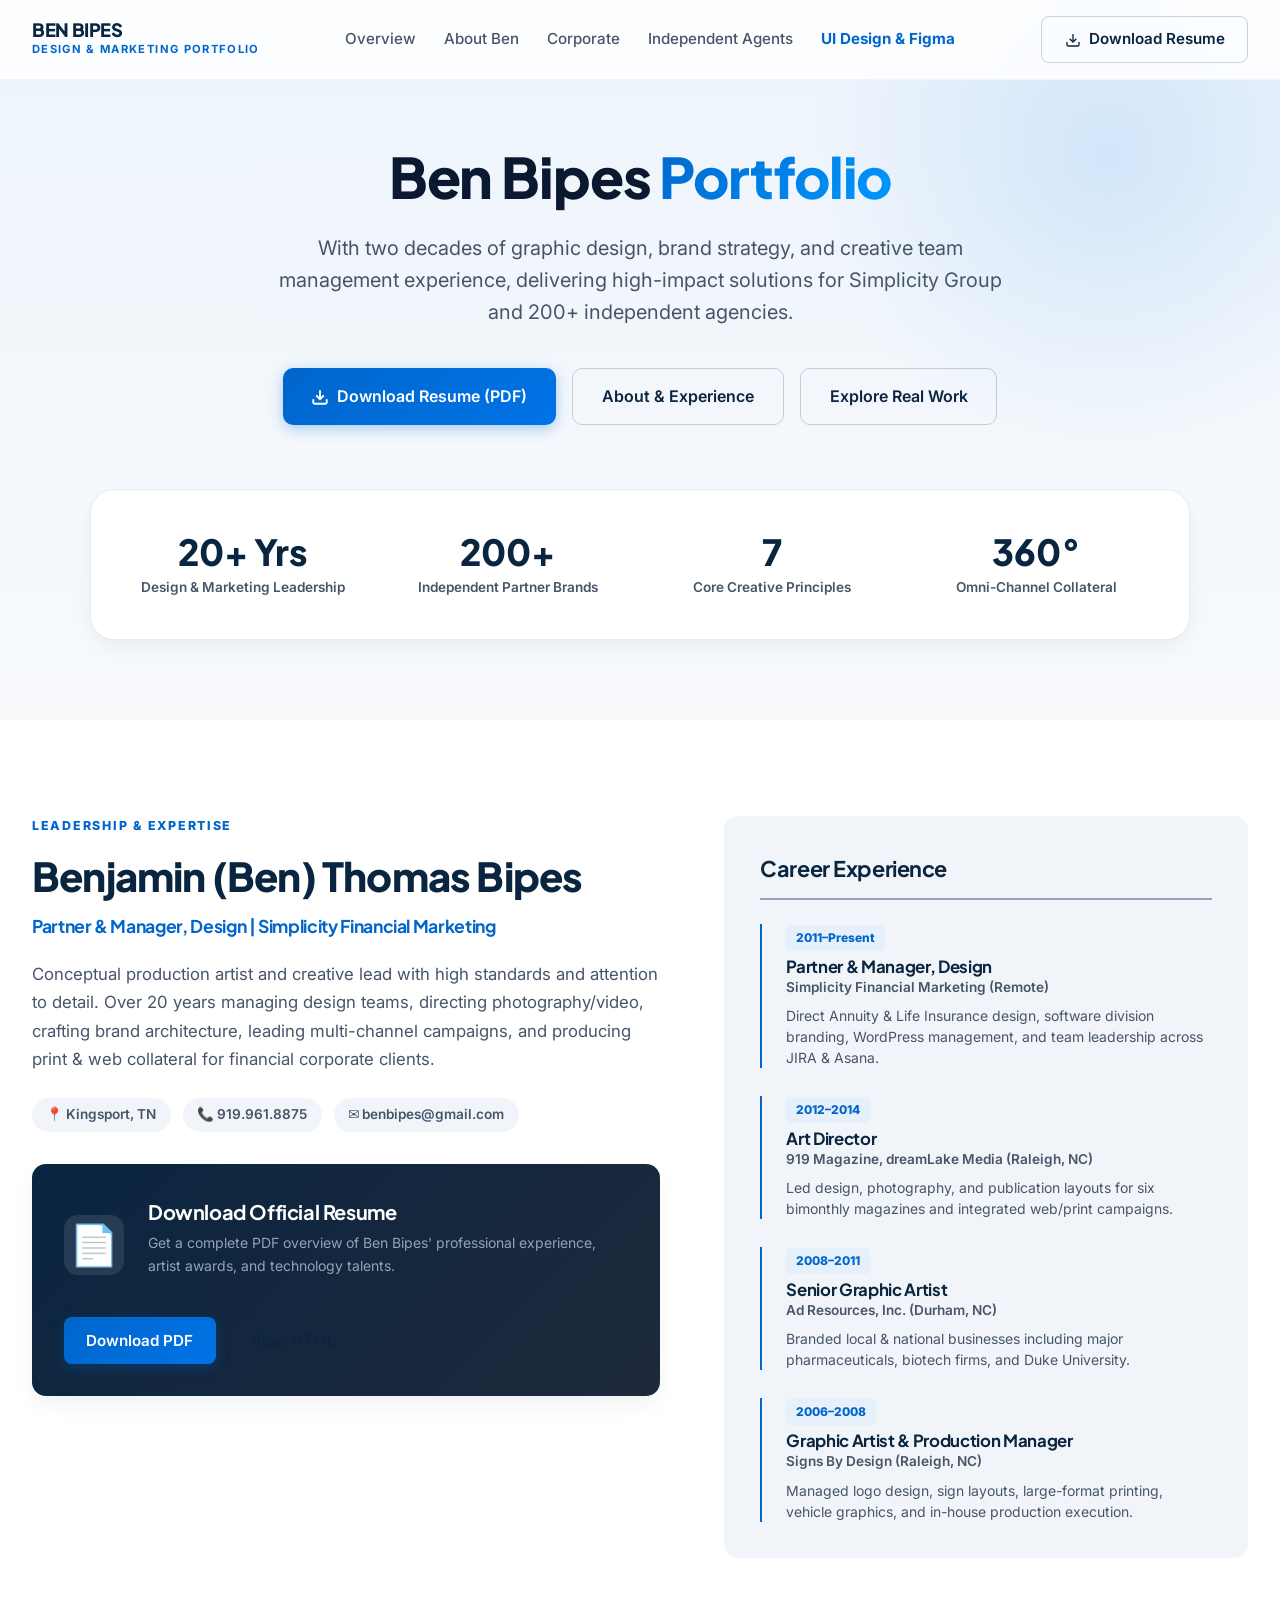
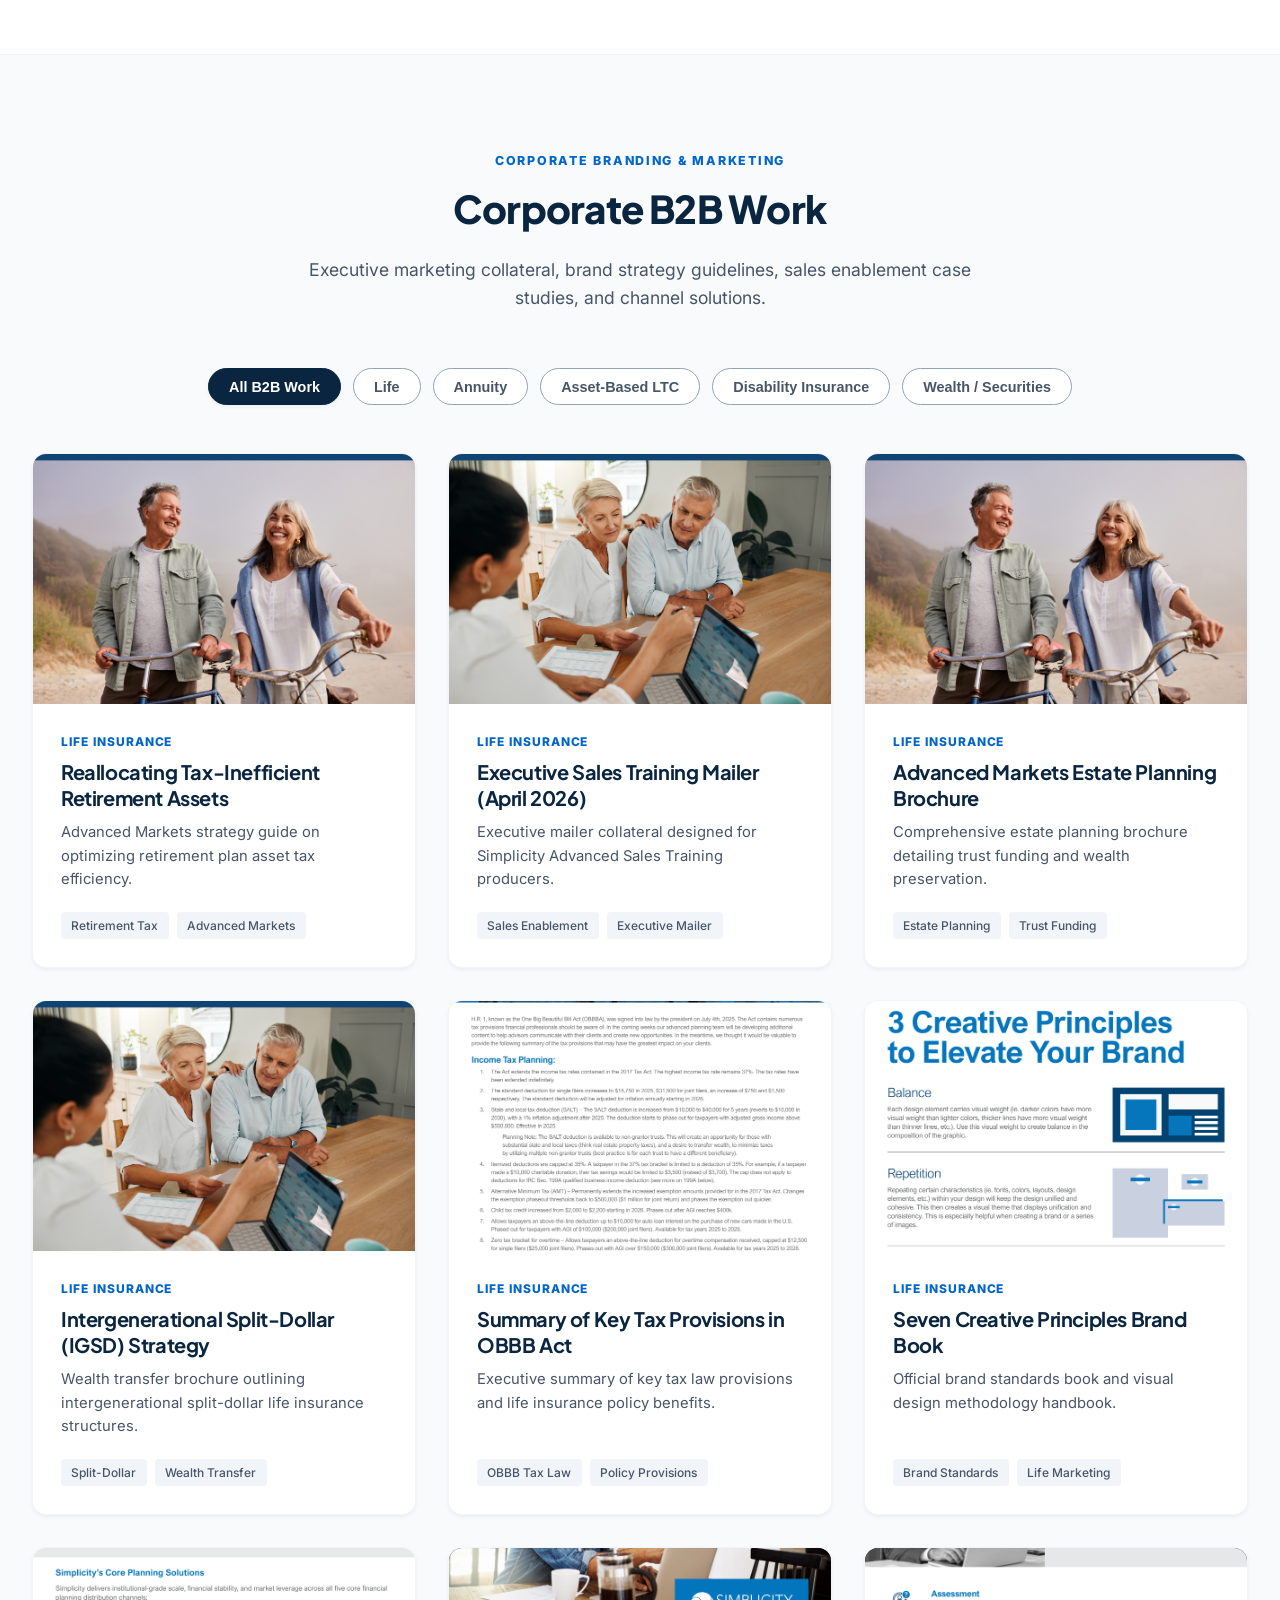
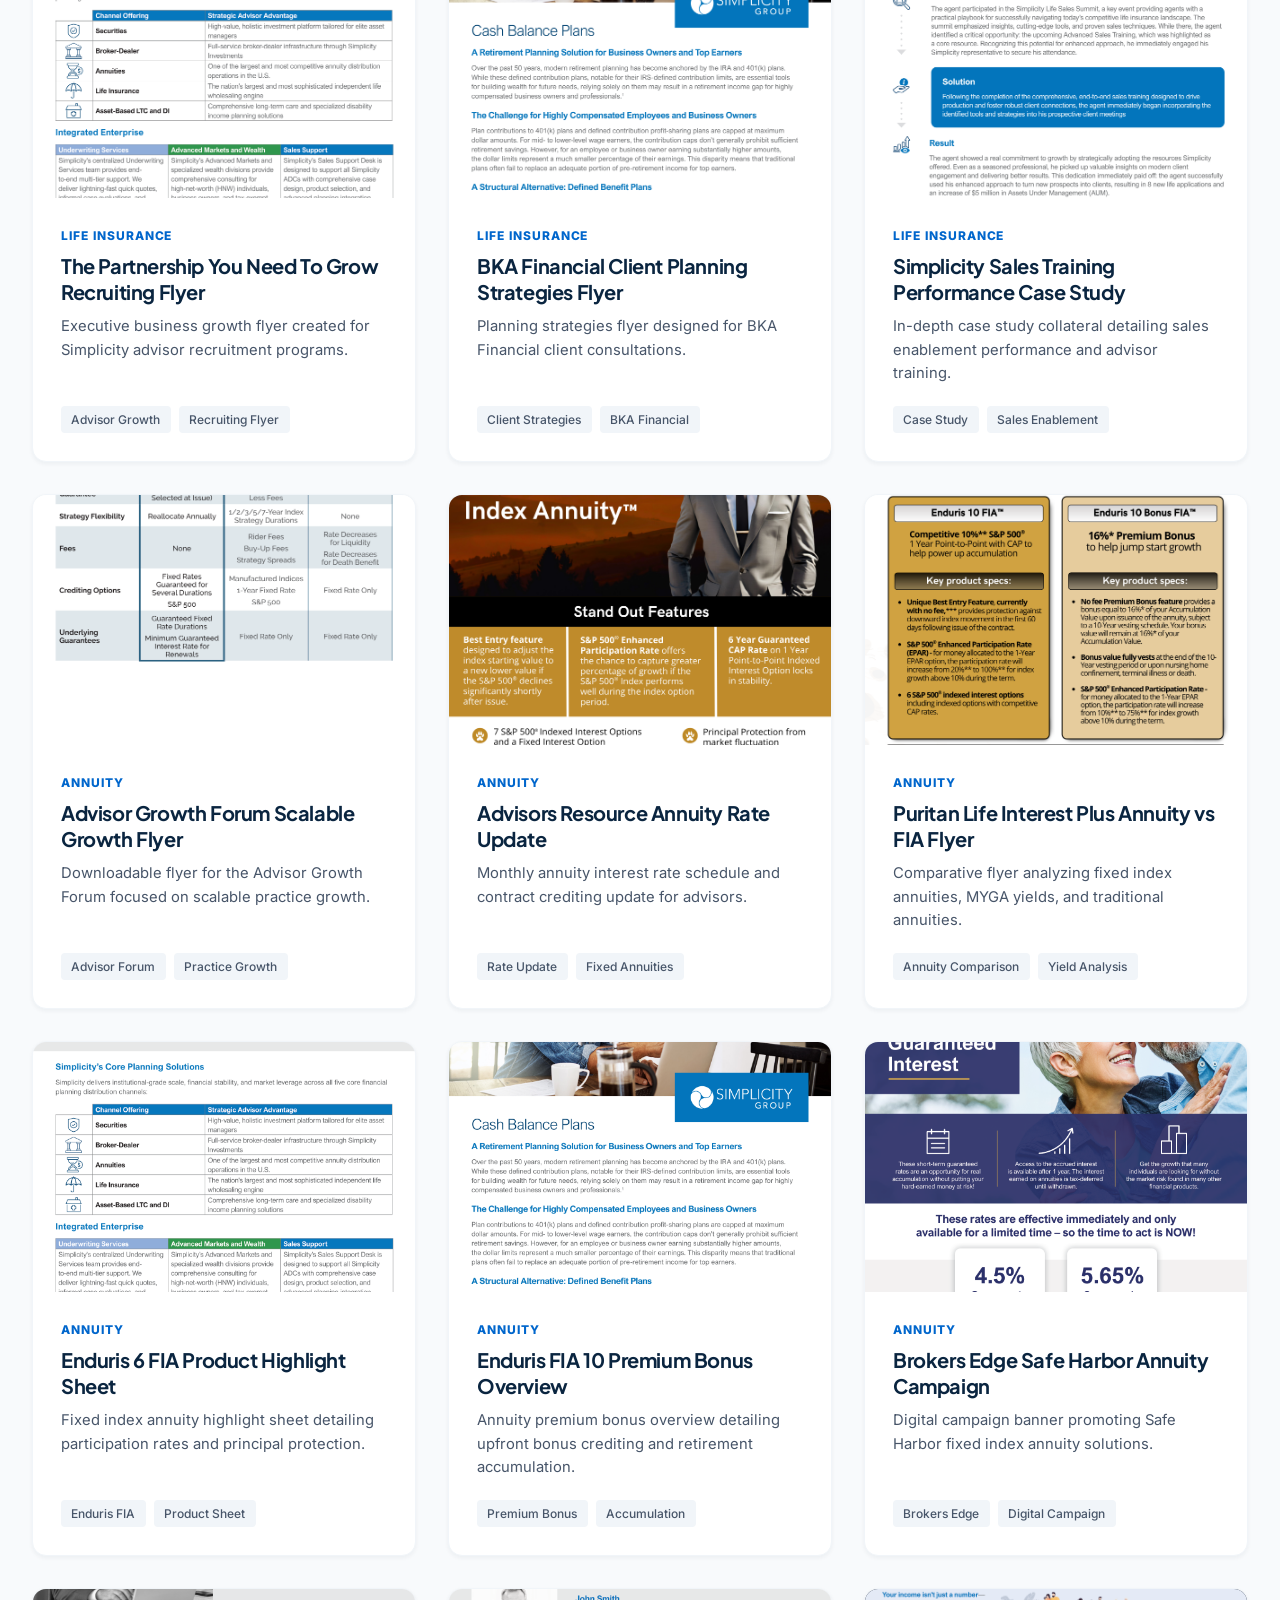
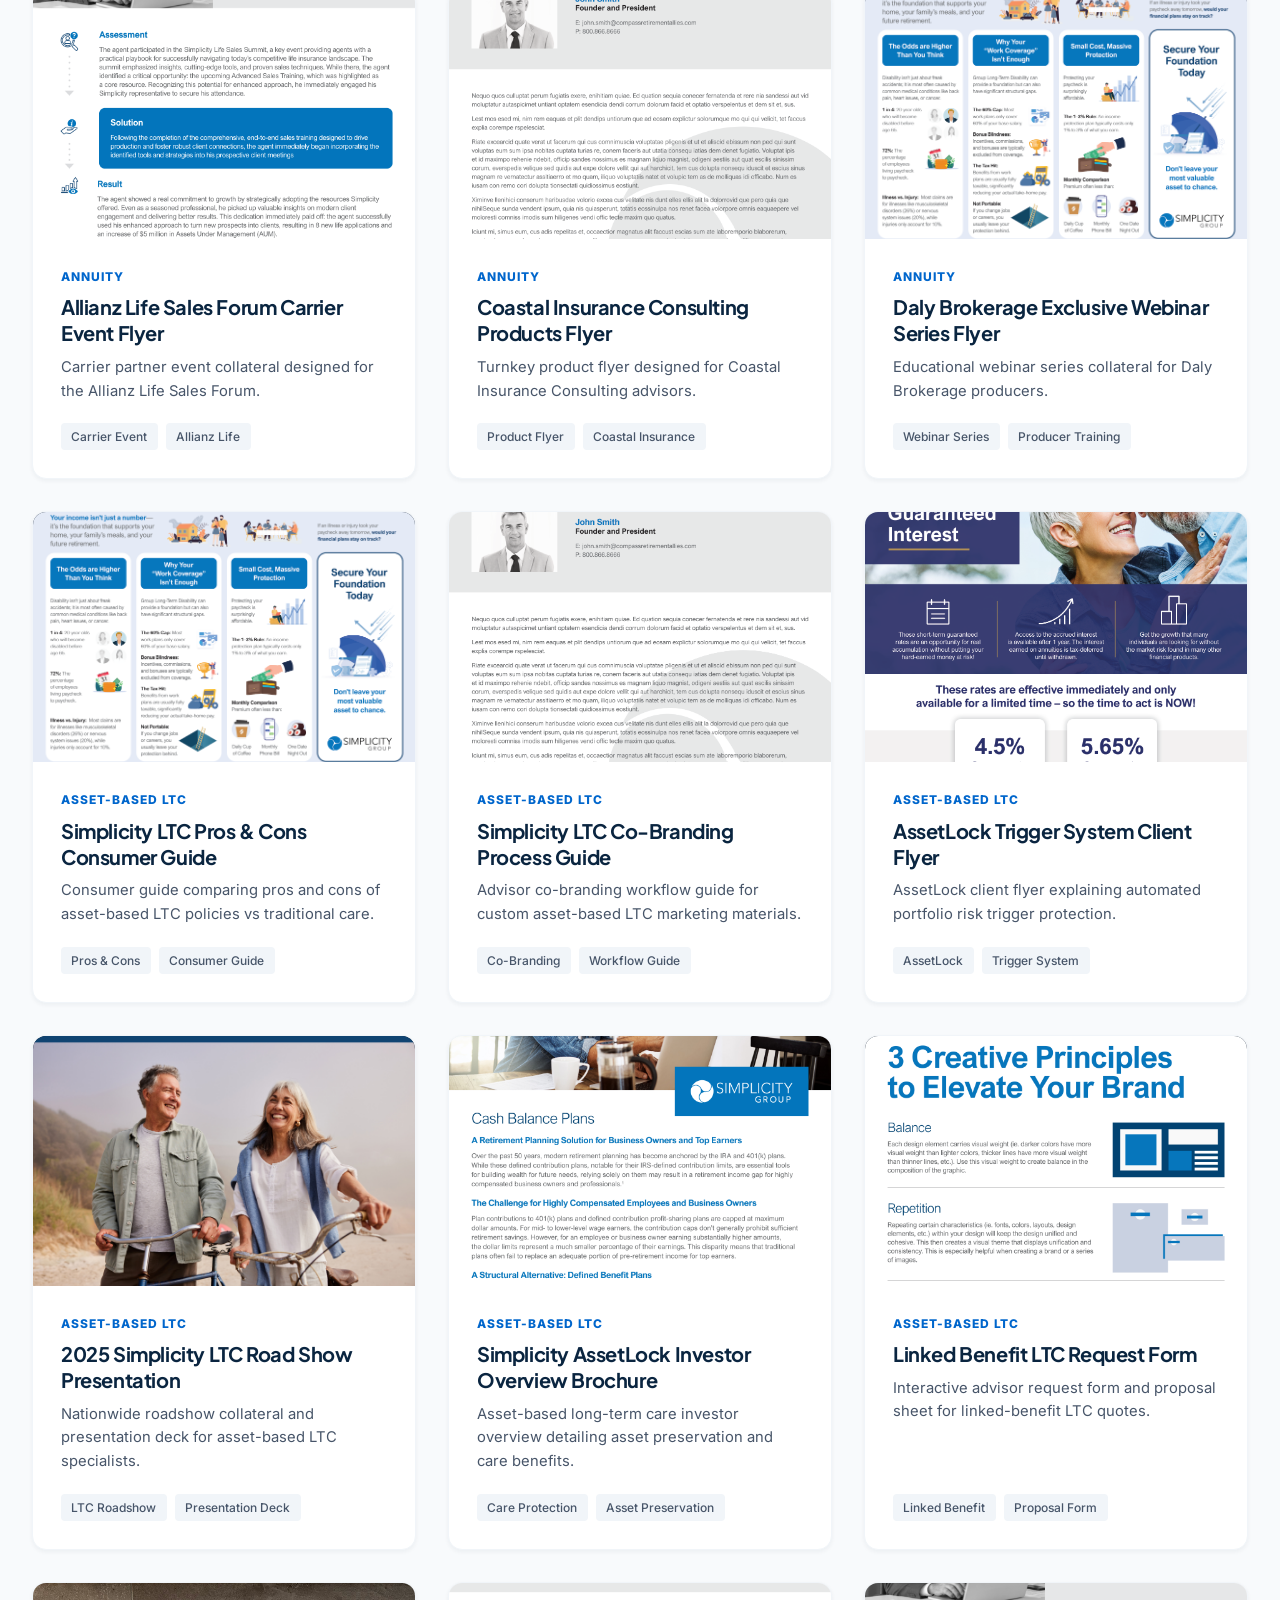
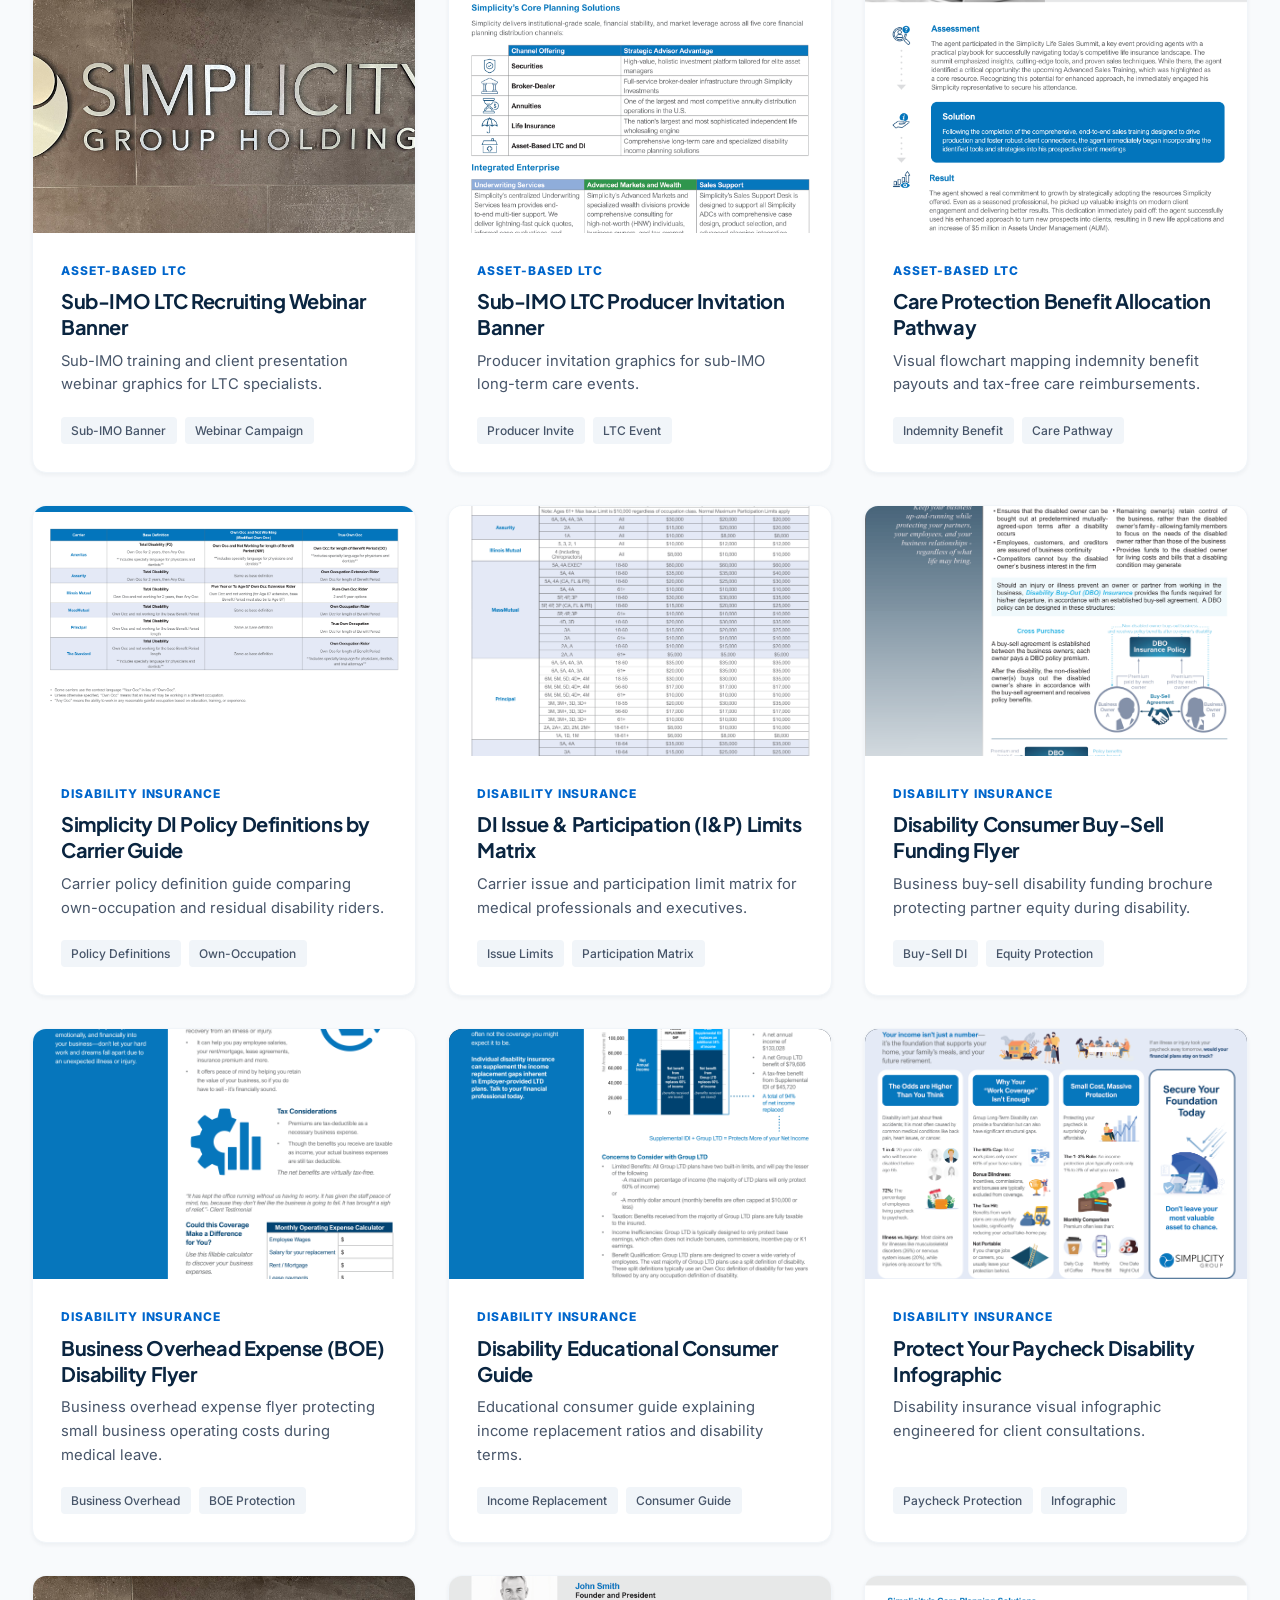
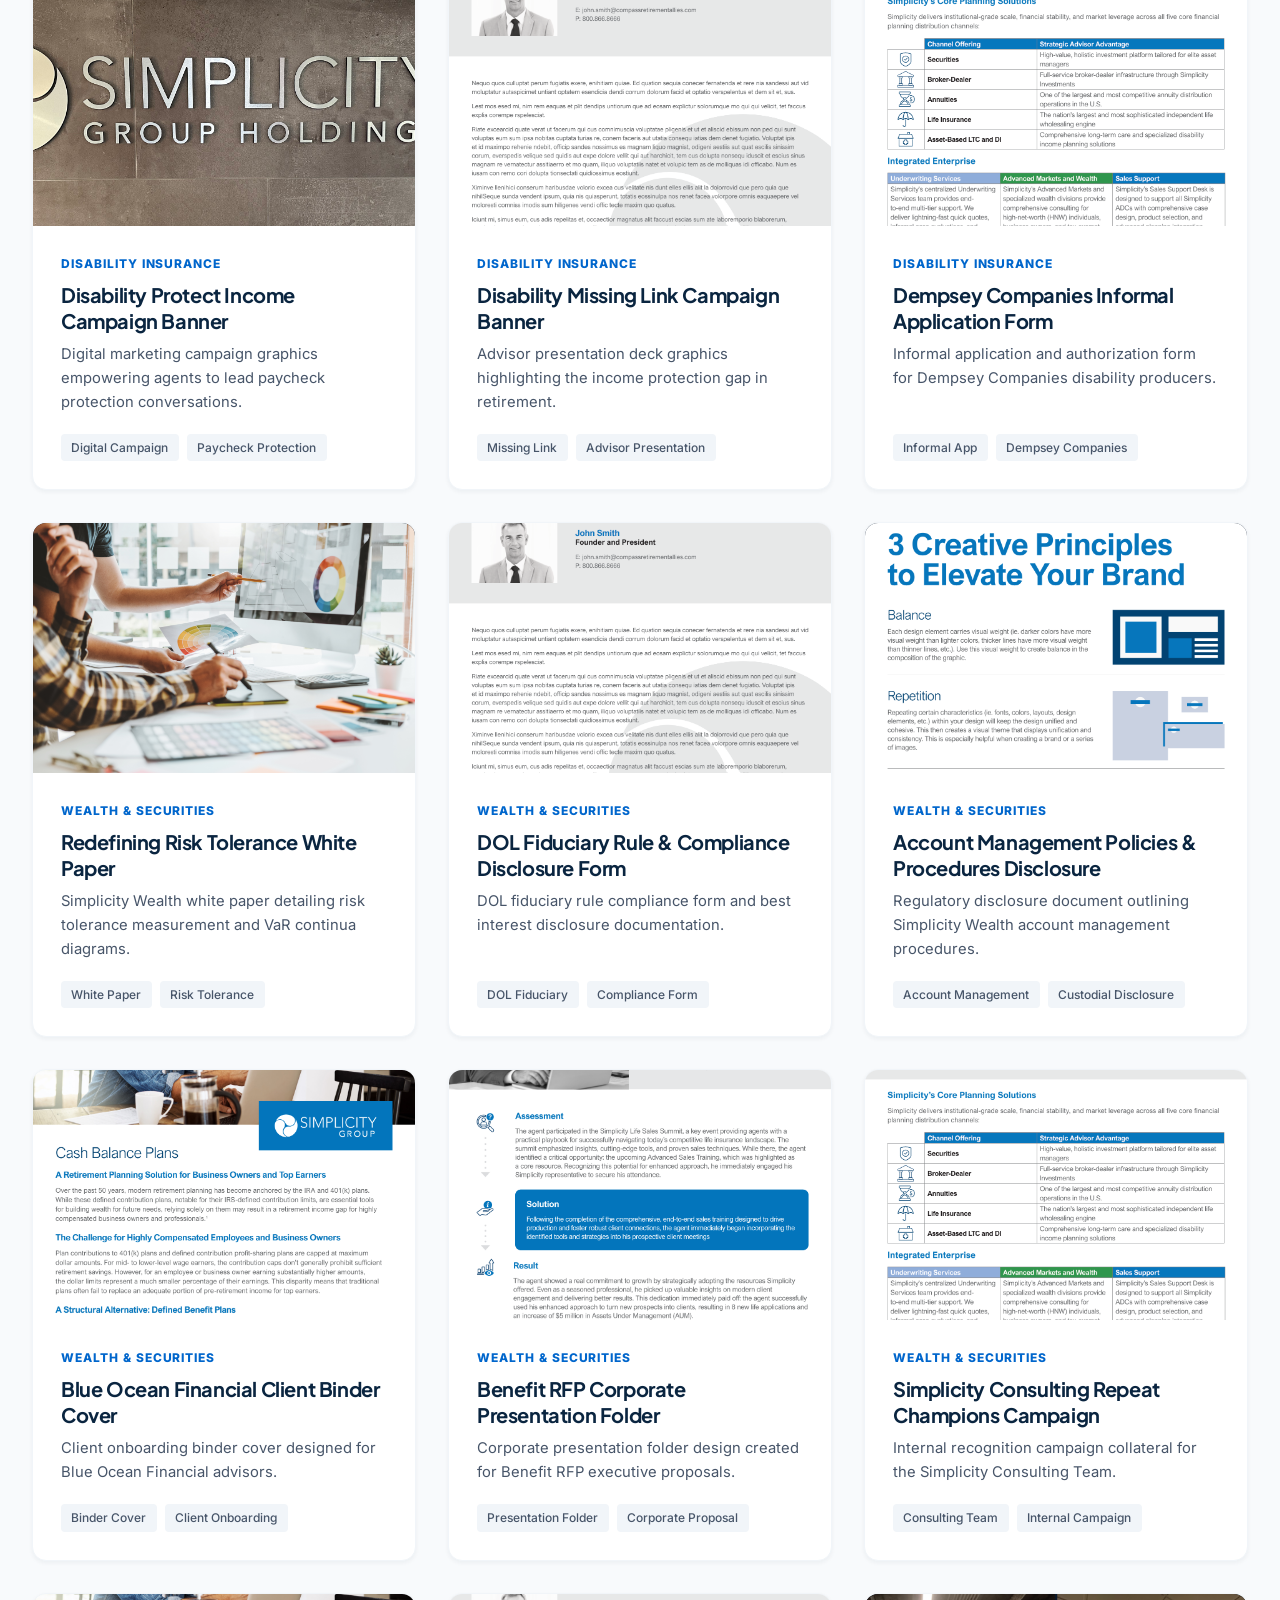
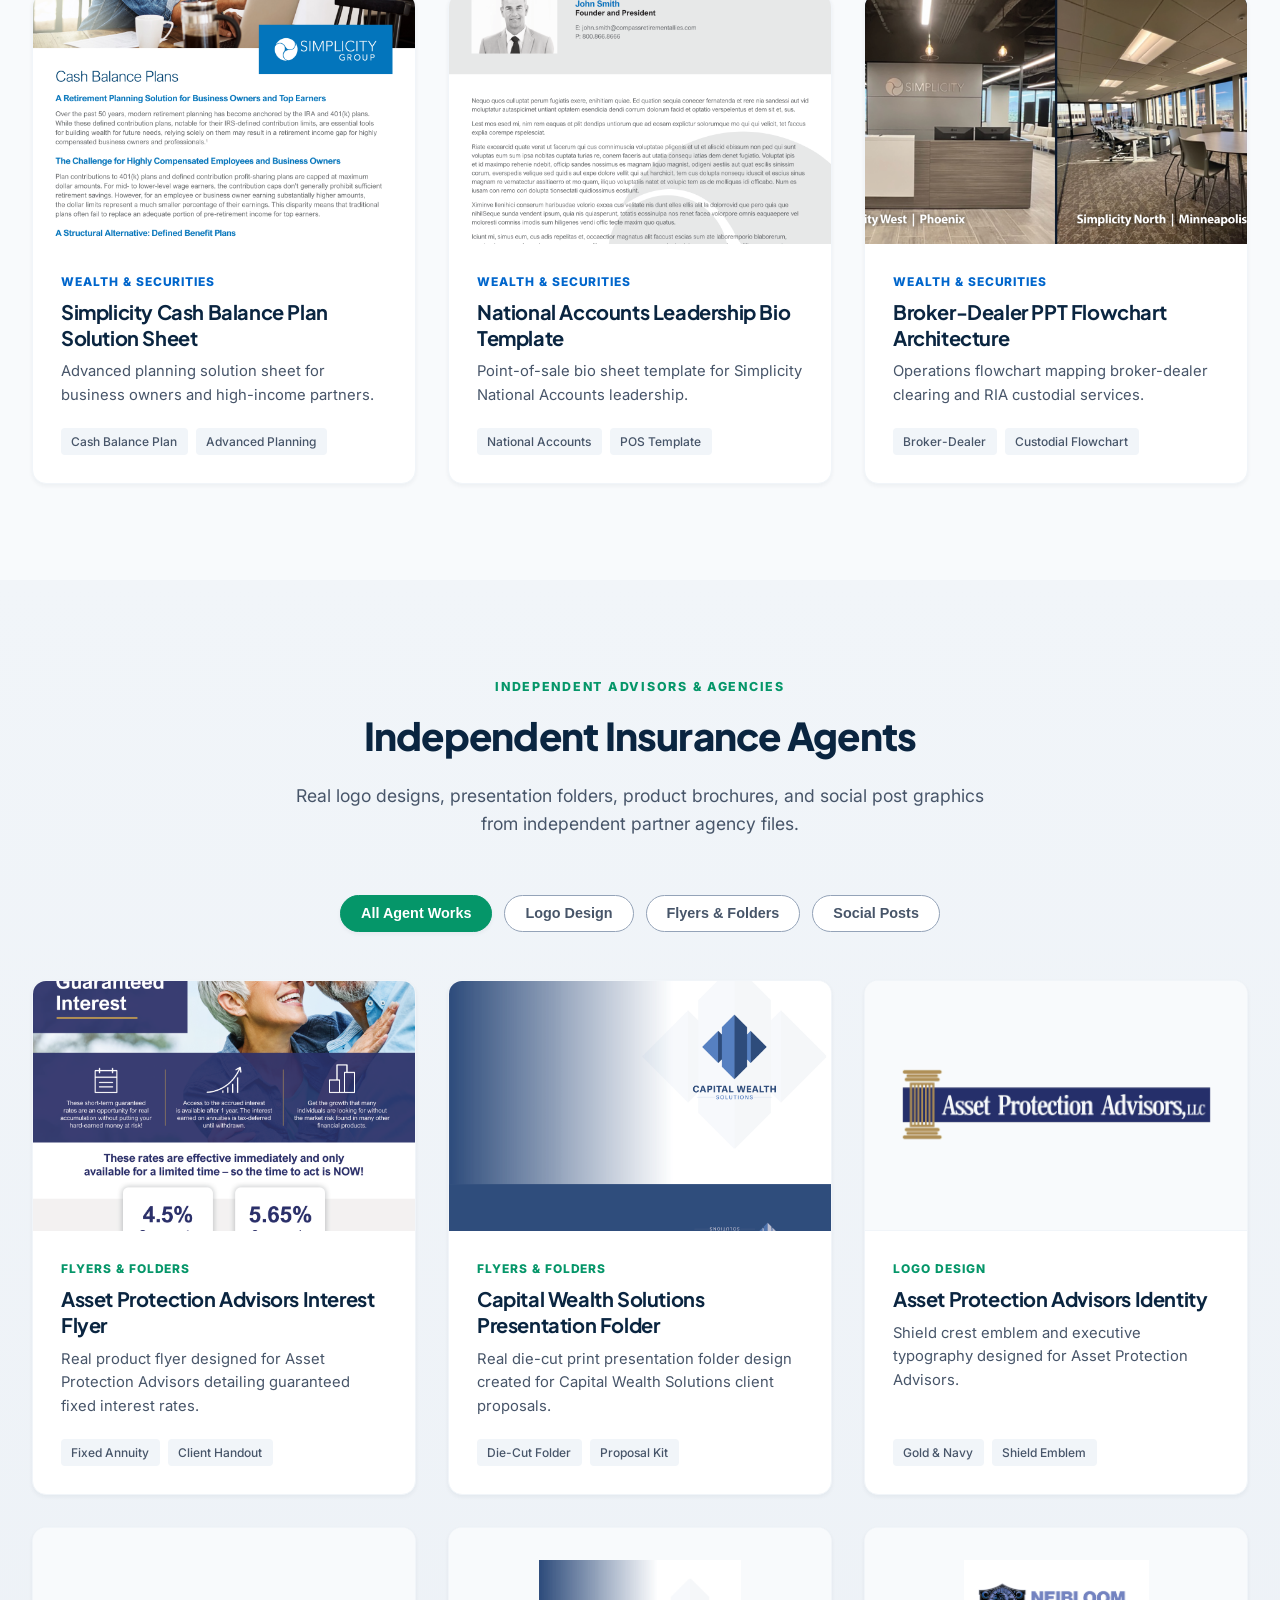
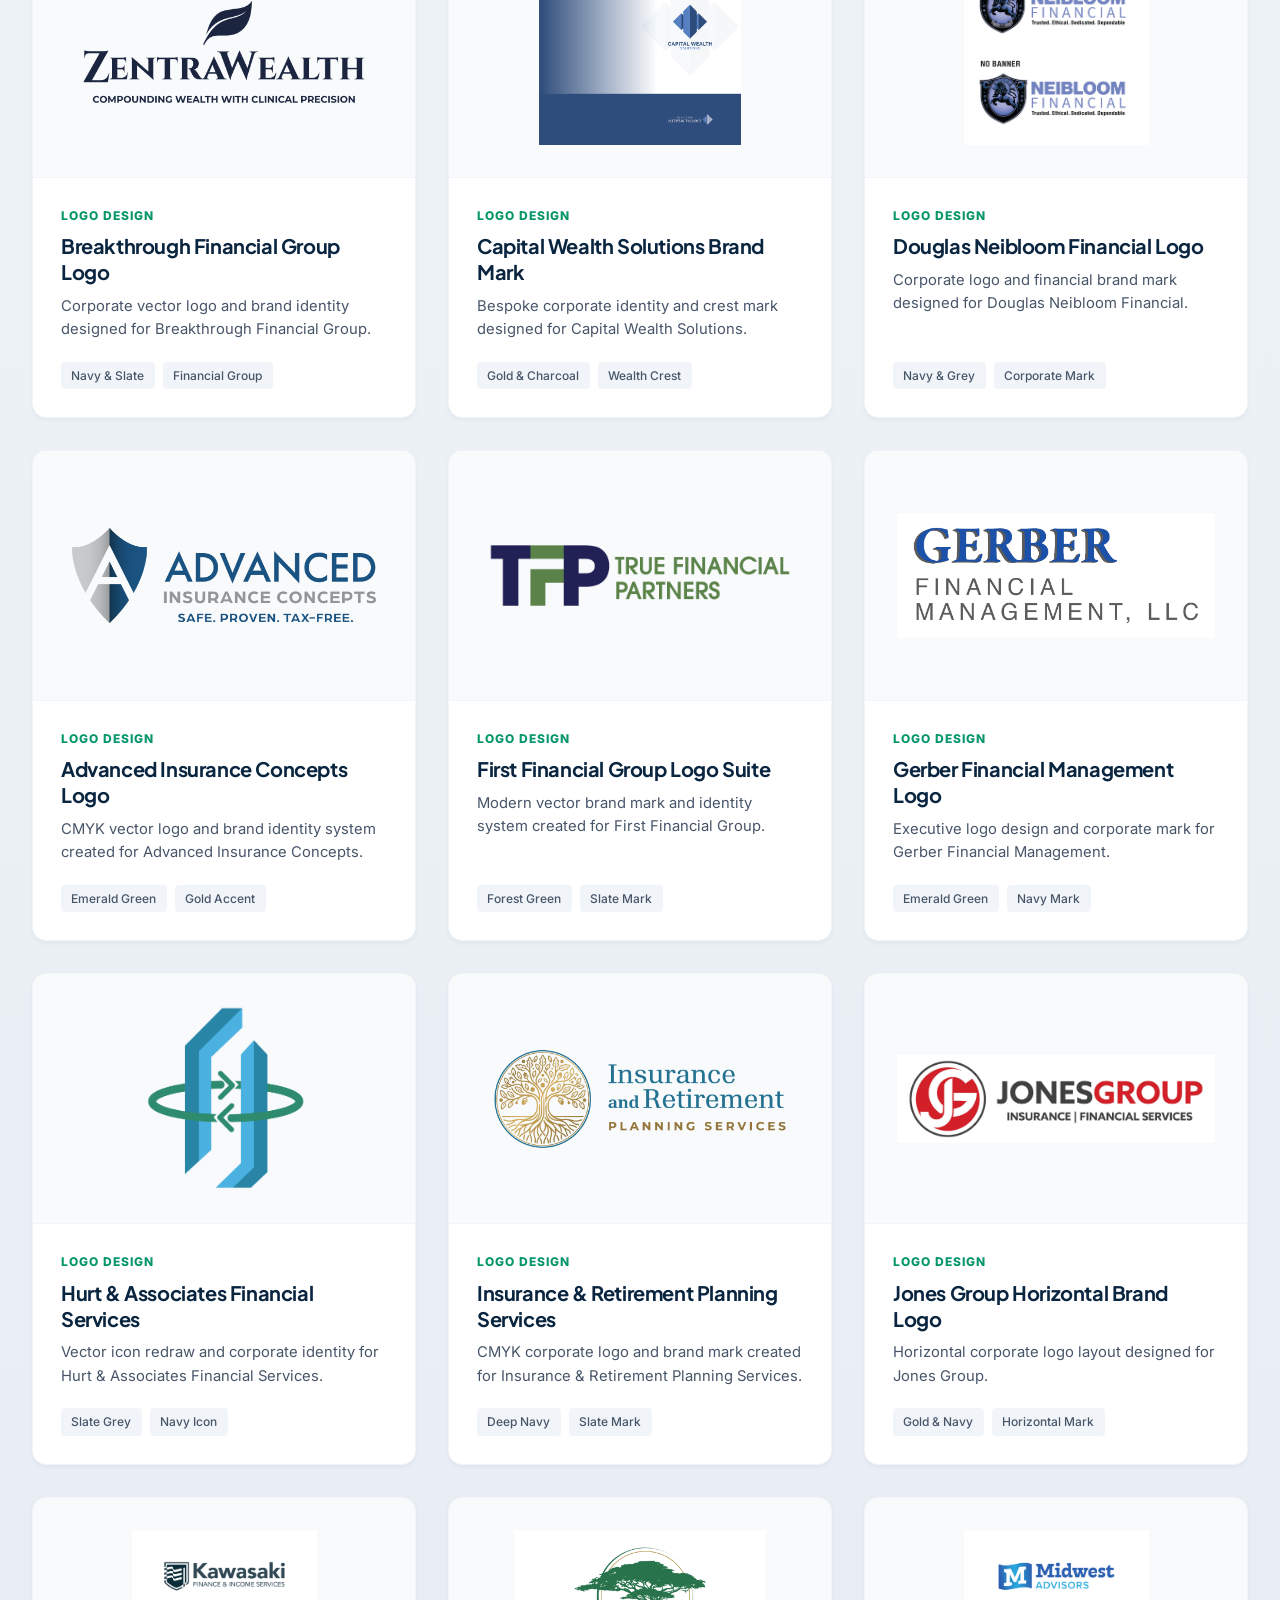
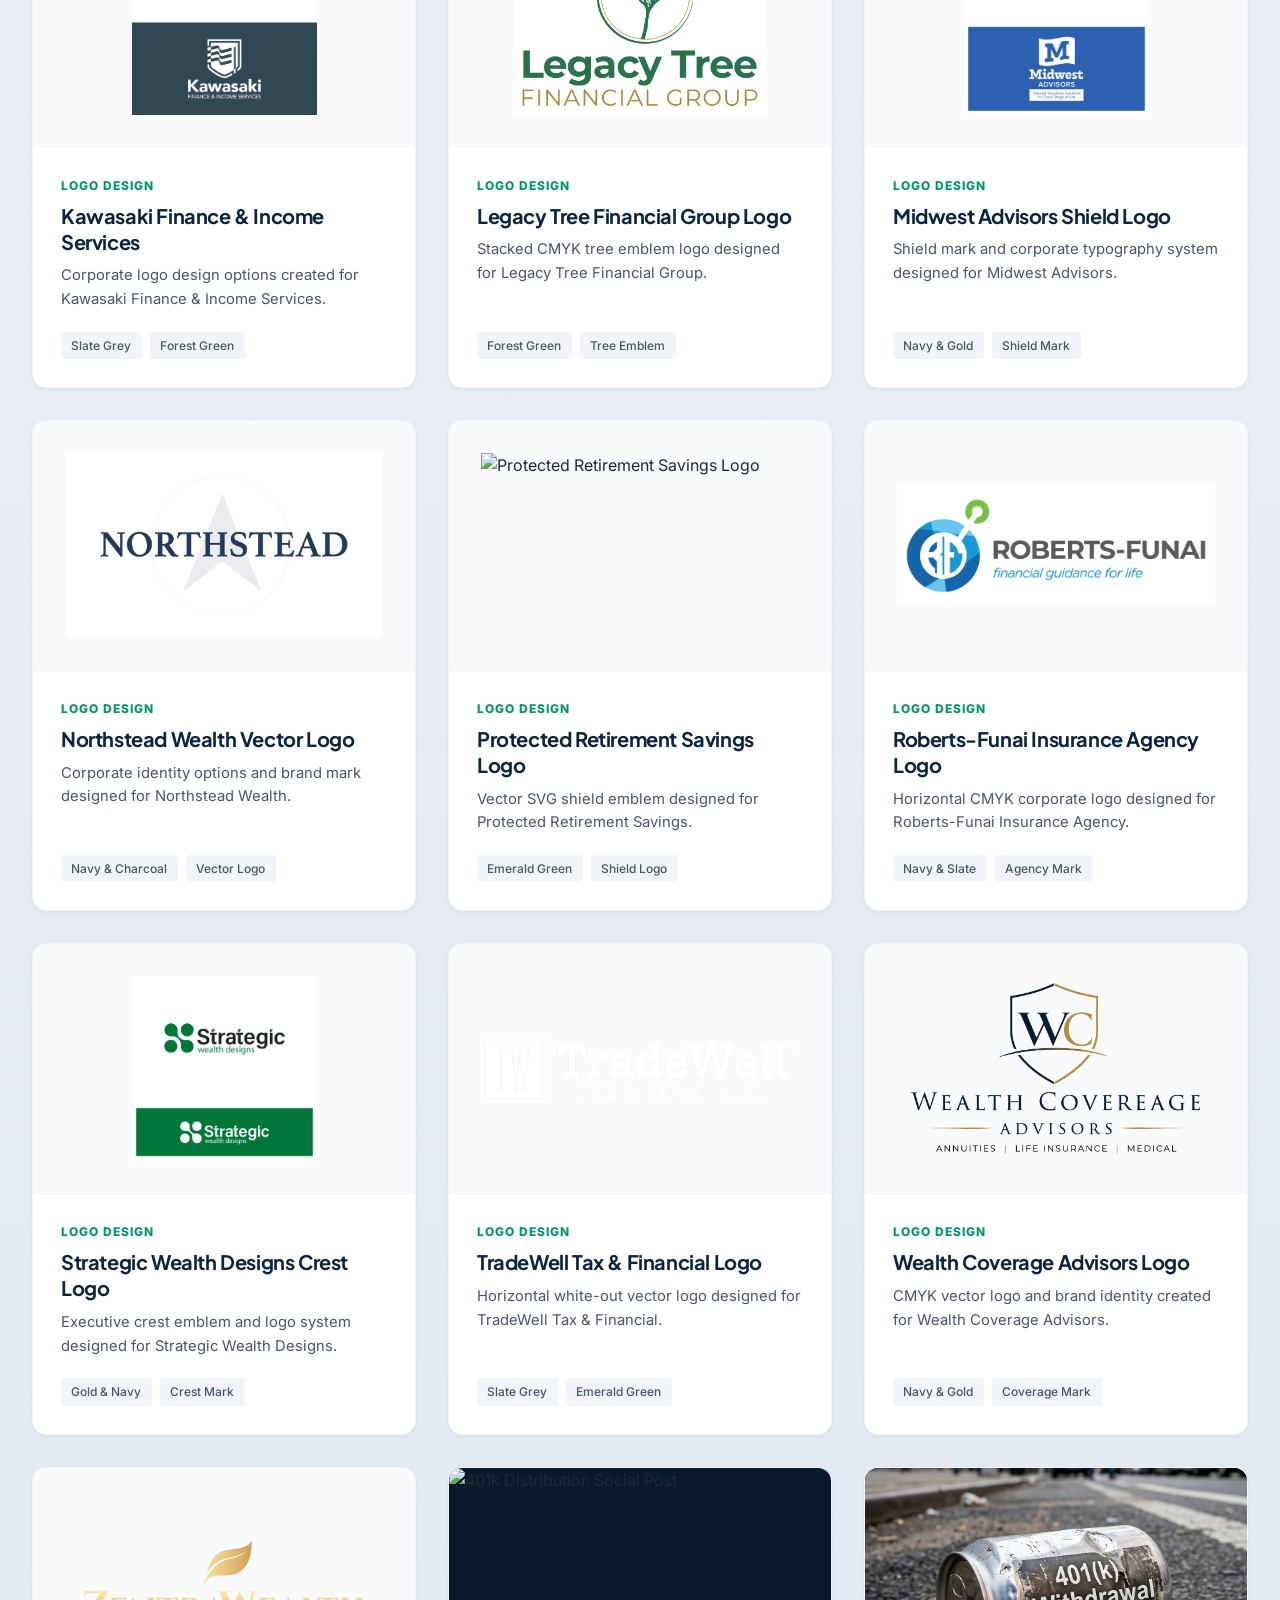
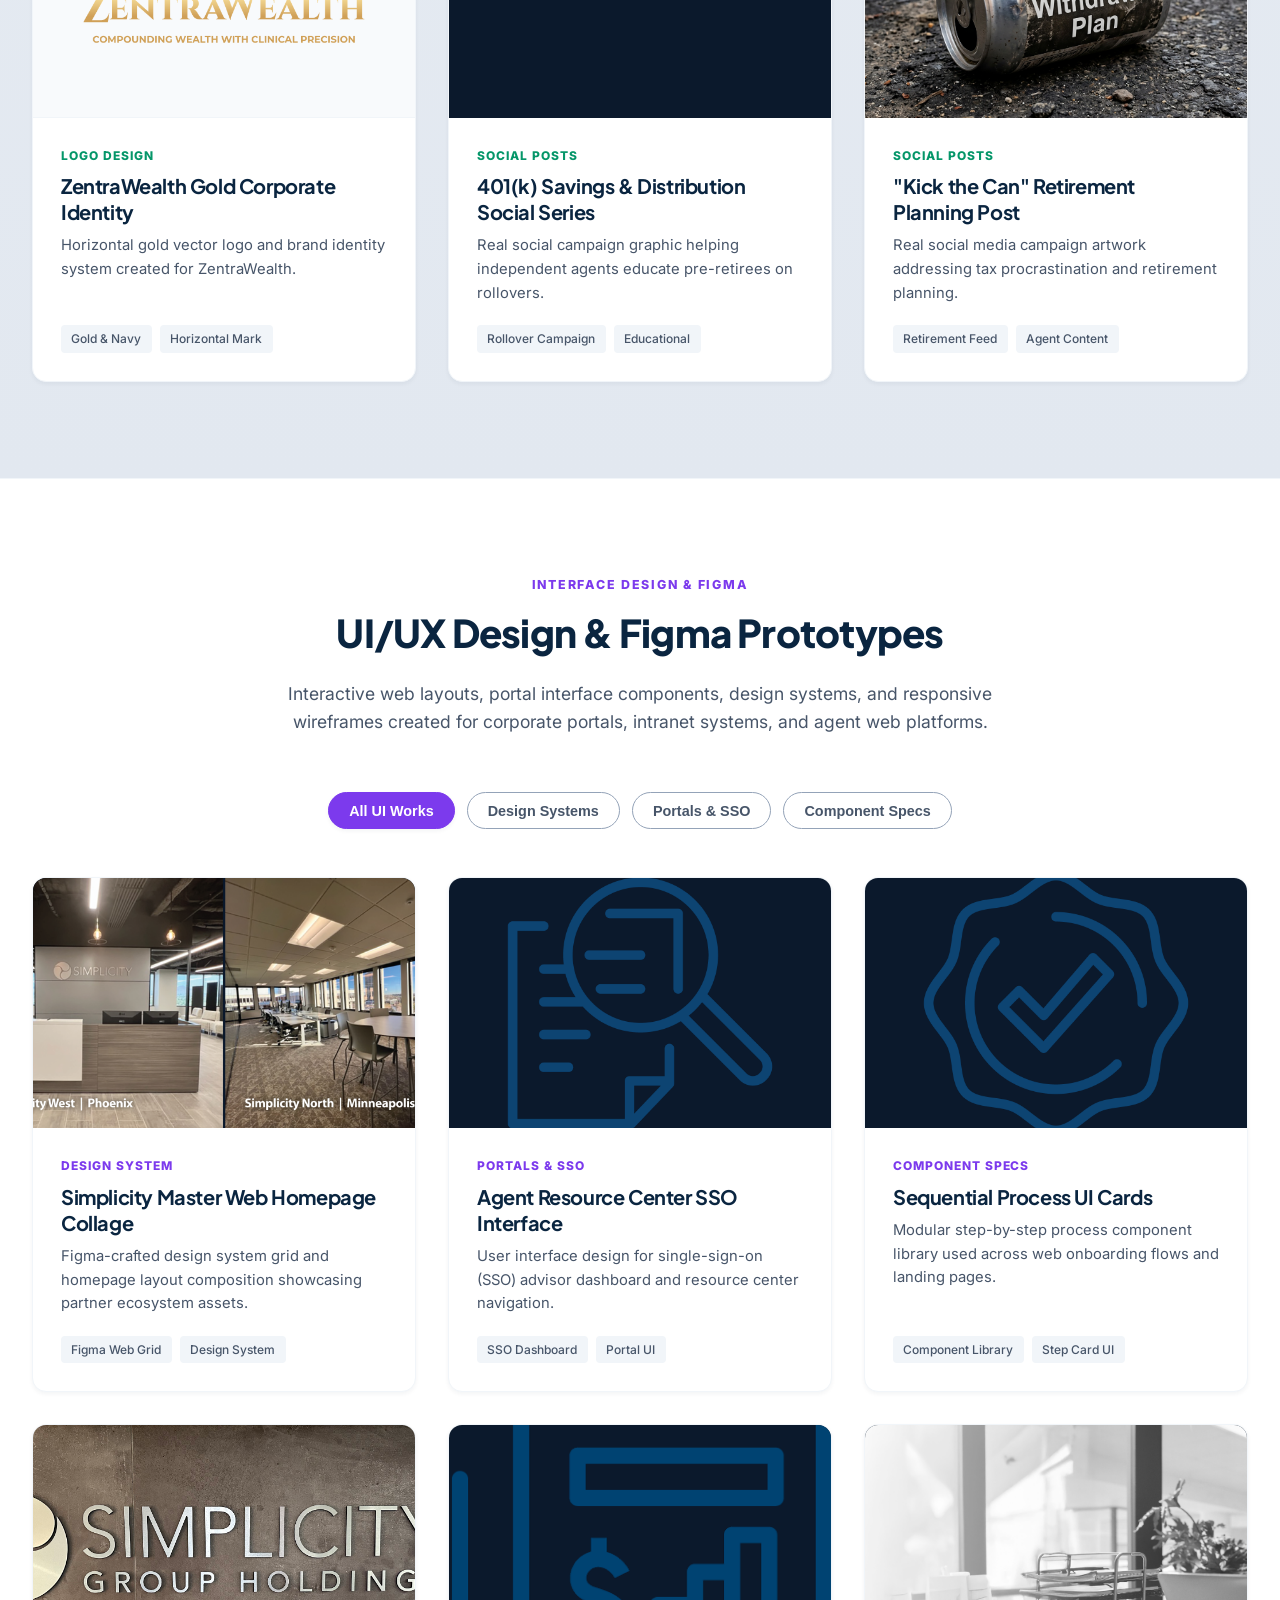
==== commit 11c1884c: "Replace corporate B2B showcase with 45 unique recent projects extracted directly from Simplicity Gro" ====
--- a/index.html
+++ b/index.html
@@ -167,38 +167,74 @@
         <button class="filter-btn" data-filter="wealth">Wealth / Securities</button>
       </div>
 
-      <!-- Portfolio Grid (45 Channel Work Items) -->
+      <!-- Portfolio Grid (45 Unique Simplicity Projects) -->
       <div class="portfolio-grid" id="portfolio-grid">
 
         <article class="portfolio-card" data-category="life" data-id="life-1">
           <div class="card-media">
-            <img src="assets/rendered_covers/life-1.png" alt="Estate Planning & Wealth Preservation Guide">
+            <img src="assets/rendered_covers/life-1.png" alt="Reallocating Tax-Inefficient Retirement Assets">
             <div class="media-overlay">
               <button class="view-btn">View Full Piece</button>
             </div>
           </div>
           <div class="card-body">
             <span class="card-category">Life Insurance</span>
-            <h3 class="card-title">Estate Planning & Wealth Preservation Guide</h3>
-            <p class="card-desc">Simplicity Advanced Markets estate planning brochure detailing trust liquidity and wealth preservation.</p>
+            <h3 class="card-title">Reallocating Tax-Inefficient Retirement Assets</h3>
+            <p class="card-desc">Advanced Markets strategy guide on optimizing retirement plan asset tax efficiency.</p>
+            <div class="card-tags">
+              <span>Retirement Tax</span>
+              <span>Advanced Markets</span>
+            </div>
+          </div>
+        </article>
+
+        <article class="portfolio-card" data-category="life" data-id="life-2">
+          <div class="card-media">
+            <img src="assets/rendered_covers/life-2.png" alt="Executive Sales Training Mailer (April 2026)">
+            <div class="media-overlay">
+              <button class="view-btn">View Full Piece</button>
+            </div>
+          </div>
+          <div class="card-body">
+            <span class="card-category">Life Insurance</span>
+            <h3 class="card-title">Executive Sales Training Mailer (April 2026)</h3>
+            <p class="card-desc">Executive mailer collateral designed for Simplicity Advanced Sales Training producers.</p>
+            <div class="card-tags">
+              <span>Sales Enablement</span>
+              <span>Executive Mailer</span>
+            </div>
+          </div>
+        </article>
+
+        <article class="portfolio-card" data-category="life" data-id="life-3">
+          <div class="card-media">
+            <img src="assets/b2b_projects/life-3.png" alt="Advanced Markets Estate Planning Brochure">
+            <div class="media-overlay">
+              <button class="view-btn">View Full Piece</button>
+            </div>
+          </div>
+          <div class="card-body">
+            <span class="card-category">Life Insurance</span>
+            <h3 class="card-title">Advanced Markets Estate Planning Brochure</h3>
+            <p class="card-desc">Comprehensive estate planning brochure detailing trust funding and wealth preservation.</p>
             <div class="card-tags">
               <span>Estate Planning</span>
-              <span>Advanced Markets</span>
-            </div>
-          </div>
-        </article>
-
-        <article class="portfolio-card" data-category="life" data-id="life-2">
-          <div class="card-media">
-            <img src="assets/rendered_covers/life-2.png" alt="Intergenerational Split-Dollar (IGSD) Strategy Sheet">
+              <span>Trust Funding</span>
+            </div>
+          </div>
+        </article>
+
+        <article class="portfolio-card" data-category="life" data-id="life-4">
+          <div class="card-media">
+            <img src="assets/b2b_projects/life-4.png" alt="Intergenerational Split-Dollar (IGSD) Strategy">
             <div class="media-overlay">
               <button class="view-btn">View Full Piece</button>
             </div>
           </div>
           <div class="card-body">
             <span class="card-category">Life Insurance</span>
-            <h3 class="card-title">Intergenerational Split-Dollar (IGSD) Strategy Sheet</h3>
-            <p class="card-desc">Wealth transfer brochure illustrating intergenerational split-dollar life insurance structures.</p>
+            <h3 class="card-title">Intergenerational Split-Dollar (IGSD) Strategy</h3>
+            <p class="card-desc">Wealth transfer brochure outlining intergenerational split-dollar life insurance structures.</p>
             <div class="card-tags">
               <span>Split-Dollar</span>
               <span>Wealth Transfer</span>
@@ -206,27 +242,27 @@
           </div>
         </article>
 
-        <article class="portfolio-card" data-category="life" data-id="life-3">
-          <div class="card-media">
-            <img src="assets/rendered_covers/life-3.png" alt="Summary of Key Tax Provisions & Life Insurance">
+        <article class="portfolio-card" data-category="life" data-id="life-5">
+          <div class="card-media">
+            <img src="assets/b2b_projects/life-5.png" alt="Summary of Key Tax Provisions in OBBB Act">
             <div class="media-overlay">
               <button class="view-btn">View Full Piece</button>
             </div>
           </div>
           <div class="card-body">
             <span class="card-category">Life Insurance</span>
-            <h3 class="card-title">Summary of Key Tax Provisions & Life Insurance</h3>
-            <p class="card-desc">Advanced sales collateral summarizing key tax law provisions and life insurance policy benefits.</p>
-            <div class="card-tags">
-              <span>Tax Law</span>
-              <span>Policy Benefits</span>
-            </div>
-          </div>
-        </article>
-
-        <article class="portfolio-card" data-category="life" data-id="life-4">
-          <div class="card-media">
-            <img src="assets/rendered_covers/life-4.png" alt="Seven Creative Principles Brand Book">
+            <h3 class="card-title">Summary of Key Tax Provisions in OBBB Act</h3>
+            <p class="card-desc">Executive summary of key tax law provisions and life insurance policy benefits.</p>
+            <div class="card-tags">
+              <span>OBBB Tax Law</span>
+              <span>Policy Provisions</span>
+            </div>
+          </div>
+        </article>
+
+        <article class="portfolio-card" data-category="life" data-id="life-6">
+          <div class="card-media">
+            <img src="assets/b2b_projects/life-6.png" alt="Seven Creative Principles Brand Book">
             <div class="media-overlay">
               <button class="view-btn">View Full Piece</button>
             </div>
@@ -234,7 +270,7 @@
           <div class="card-body">
             <span class="card-category">Life Insurance</span>
             <h3 class="card-title">Seven Creative Principles Brand Book</h3>
-            <p class="card-desc">Official brand standards guide and visual methodology handbook for life insurance marketing.</p>
+            <p class="card-desc">Official brand standards book and visual design methodology handbook.</p>
             <div class="card-tags">
               <span>Brand Standards</span>
               <span>Life Marketing</span>
@@ -242,117 +278,117 @@
           </div>
         </article>
 
-        <article class="portfolio-card" data-category="life" data-id="life-5">
-          <div class="card-media">
-            <img src="assets/rendered_covers/life-5.png" alt="Index Universal Life (IUL) Accumulation Flyer">
+        <article class="portfolio-card" data-category="life" data-id="life-7">
+          <div class="card-media">
+            <img src="assets/rendered_covers/life-5.png" alt="The Partnership You Need To Grow Recruiting Flyer">
             <div class="media-overlay">
               <button class="view-btn">View Full Piece</button>
             </div>
           </div>
           <div class="card-body">
             <span class="card-category">Life Insurance</span>
-            <h3 class="card-title">Index Universal Life (IUL) Accumulation Flyer</h3>
-            <p class="card-desc">IUL cap rates, participation rates, and cash value accumulation brochure for field producers.</p>
-            <div class="card-tags">
-              <span>IUL Accumulation</span>
-              <span>Cap Rates</span>
-            </div>
-          </div>
-        </article>
-
-        <article class="portfolio-card" data-category="life" data-id="life-6">
-          <div class="card-media">
-            <img src="assets/rendered_covers/life-6.png" alt="Key Person Executive Life Insurance Solution">
+            <h3 class="card-title">The Partnership You Need To Grow Recruiting Flyer</h3>
+            <p class="card-desc">Executive business growth flyer created for Simplicity advisor recruitment programs.</p>
+            <div class="card-tags">
+              <span>Advisor Growth</span>
+              <span>Recruiting Flyer</span>
+            </div>
+          </div>
+        </article>
+
+        <article class="portfolio-card" data-category="life" data-id="life-8">
+          <div class="card-media">
+            <img src="assets/rendered_covers/life-8.png" alt="BKA Financial Client Planning Strategies Flyer">
             <div class="media-overlay">
               <button class="view-btn">View Full Piece</button>
             </div>
           </div>
           <div class="card-body">
             <span class="card-category">Life Insurance</span>
-            <h3 class="card-title">Key Person Executive Life Insurance Solution</h3>
-            <p class="card-desc">Corporate key employee indemnification and executive retention life insurance collateral.</p>
-            <div class="card-tags">
-              <span>Key Person</span>
-              <span>Corporate Life</span>
-            </div>
-          </div>
-        </article>
-
-        <article class="portfolio-card" data-category="life" data-id="life-7">
-          <div class="card-media">
-            <img src="assets/rendered_covers/life-7.png" alt="Section 162 Executive Bonus Plan Presentation">
+            <h3 class="card-title">BKA Financial Client Planning Strategies Flyer</h3>
+            <p class="card-desc">Planning strategies flyer designed for BKA Financial client consultations.</p>
+            <div class="card-tags">
+              <span>Client Strategies</span>
+              <span>BKA Financial</span>
+            </div>
+          </div>
+        </article>
+
+        <article class="portfolio-card" data-category="life" data-id="life-9">
+          <div class="card-media">
+            <img src="assets/rendered_covers/life-6.png" alt="Simplicity Sales Training Performance Case Study">
             <div class="media-overlay">
               <button class="view-btn">View Full Piece</button>
             </div>
           </div>
           <div class="card-body">
             <span class="card-category">Life Insurance</span>
-            <h3 class="card-title">Section 162 Executive Bonus Plan Presentation</h3>
-            <p class="card-desc">Executive bonus plan collateral designed for business owners and C-suite executives.</p>
-            <div class="card-tags">
-              <span>Executive Bonus</span>
-              <span>Section 162</span>
-            </div>
-          </div>
-        </article>
-
-        <article class="portfolio-card" data-category="life" data-id="life-8">
-          <div class="card-media">
-            <img src="assets/rendered_covers/life-8.png" alt="Life Underwriting Field Guide & Impaired Risk Pathways">
-            <div class="media-overlay">
-              <button class="view-btn">View Full Piece</button>
-            </div>
-          </div>
-          <div class="card-body">
-            <span class="card-category">Life Insurance</span>
-            <h3 class="card-title">Life Underwriting Field Guide & Impaired Risk Pathways</h3>
-            <p class="card-desc">Underwriting flowchart mapping expedited approval pathways for independent agents.</p>
-            <div class="card-tags">
-              <span>Underwriting</span>
-              <span>Field Guide</span>
-            </div>
-          </div>
-        </article>
-
-        <article class="portfolio-card" data-category="life" data-id="life-9">
-          <div class="card-media">
-            <img src="assets/rendered_covers/life-9.png" alt="Survivorship & Legacy Wealth Life One-Pager">
-            <div class="media-overlay">
-              <button class="view-btn">View Full Piece</button>
-            </div>
-          </div>
-          <div class="card-body">
-            <span class="card-category">Life Insurance</span>
-            <h3 class="card-title">Survivorship & Legacy Wealth Life One-Pager</h3>
-            <p class="card-desc">Second-to-die survivorship life insurance solution sheet for trust funding.</p>
-            <div class="card-tags">
-              <span>Survivorship</span>
-              <span>Legacy Planning</span>
+            <h3 class="card-title">Simplicity Sales Training Performance Case Study</h3>
+            <p class="card-desc">In-depth case study collateral detailing sales enablement performance and advisor training.</p>
+            <div class="card-tags">
+              <span>Case Study</span>
+              <span>Sales Enablement</span>
             </div>
           </div>
         </article>
 
         <article class="portfolio-card" data-category="annuity" data-id="annuity-1">
           <div class="card-media">
-            <img src="assets/rendered_covers/annuity-1.png" alt="Puritan Life Interest Plus Annuity vs. FIA vs. MYGA">
+            <img src="assets/rendered_covers/annuity-1.png" alt="Advisor Growth Forum Scalable Growth Flyer">
             <div class="media-overlay">
               <button class="view-btn">View Full Piece</button>
             </div>
           </div>
           <div class="card-body">
             <span class="card-category">Annuity</span>
-            <h3 class="card-title">Puritan Life Interest Plus Annuity vs. FIA vs. MYGA</h3>
-            <p class="card-desc">Product comparison collateral analyzing fixed index annuities, MYGA rate guarantees, and traditional annuities.</p>
+            <h3 class="card-title">Advisor Growth Forum Scalable Growth Flyer</h3>
+            <p class="card-desc">Downloadable flyer for the Advisor Growth Forum focused on scalable practice growth.</p>
+            <div class="card-tags">
+              <span>Advisor Forum</span>
+              <span>Practice Growth</span>
+            </div>
+          </div>
+        </article>
+
+        <article class="portfolio-card" data-category="annuity" data-id="annuity-2">
+          <div class="card-media">
+            <img src="assets/rendered_covers/annuity-2.png" alt="Advisors Resource Annuity Rate Update">
+            <div class="media-overlay">
+              <button class="view-btn">View Full Piece</button>
+            </div>
+          </div>
+          <div class="card-body">
+            <span class="card-category">Annuity</span>
+            <h3 class="card-title">Advisors Resource Annuity Rate Update</h3>
+            <p class="card-desc">Monthly annuity interest rate schedule and contract crediting update for advisors.</p>
+            <div class="card-tags">
+              <span>Rate Update</span>
+              <span>Fixed Annuities</span>
+            </div>
+          </div>
+        </article>
+
+        <article class="portfolio-card" data-category="annuity" data-id="annuity-3">
+          <div class="card-media">
+            <img src="assets/rendered_covers/annuity-3.png" alt="Puritan Life Interest Plus Annuity vs FIA Flyer">
+            <div class="media-overlay">
+              <button class="view-btn">View Full Piece</button>
+            </div>
+          </div>
+          <div class="card-body">
+            <span class="card-category">Annuity</span>
+            <h3 class="card-title">Puritan Life Interest Plus Annuity vs FIA Flyer</h3>
+            <p class="card-desc">Comparative flyer analyzing fixed index annuities, MYGA yields, and traditional annuities.</p>
             <div class="card-tags">
               <span>Annuity Comparison</span>
-              <span>Fixed Index</span>
-            </div>
-          </div>
-        </article>
-
-        <article class="portfolio-card" data-category="annuity" data-id="annuity-2">
-          <div class="card-media">
-            <img src="assets/rendered_covers/annuity-2.png" alt="Enduris 6 FIA Product Highlight Sheet">
+              <span>Yield Analysis</span>
+            </div>
+          </div>
+        </article>
+
+        <article class="portfolio-card" data-category="annuity" data-id="annuity-4">
+          <div class="card-media">
+            <img src="assets/Partnership_Flyer.png" alt="Enduris 6 FIA Product Highlight Sheet">
             <div class="media-overlay">
               <button class="view-btn">View Full Piece</button>
             </div>
@@ -360,7 +396,7 @@
           <div class="card-body">
             <span class="card-category">Annuity</span>
             <h3 class="card-title">Enduris 6 FIA Product Highlight Sheet</h3>
-            <p class="card-desc">Fixed index annuity highlight sheet detailing participation rates, index crediting, and principal protection.</p>
+            <p class="card-desc">Fixed index annuity highlight sheet detailing participation rates and principal protection.</p>
             <div class="card-tags">
               <span>Enduris FIA</span>
               <span>Product Sheet</span>
@@ -368,9 +404,9 @@
           </div>
         </article>
 
-        <article class="portfolio-card" data-category="annuity" data-id="annuity-3">
-          <div class="card-media">
-            <img src="assets/rendered_covers/annuity-3.png" alt="Enduris FIA 10 Premium Bonus Overview">
+        <article class="portfolio-card" data-category="annuity" data-id="annuity-5">
+          <div class="card-media">
+            <img src="assets/Cash_Balance_Plan_Flyer.png" alt="Enduris FIA 10 Premium Bonus Overview">
             <div class="media-overlay">
               <button class="view-btn">View Full Piece</button>
             </div>
@@ -378,125 +414,143 @@
           <div class="card-body">
             <span class="card-category">Annuity</span>
             <h3 class="card-title">Enduris FIA 10 Premium Bonus Overview</h3>
-            <p class="card-desc">Annuity premium bonus overview detailing upfront bonus crediting and retirement accumulation pathways.</p>
+            <p class="card-desc">Annuity premium bonus overview detailing upfront bonus crediting and retirement accumulation.</p>
             <div class="card-tags">
               <span>Premium Bonus</span>
-              <span>Retirement Accumulation</span>
-            </div>
-          </div>
-        </article>
-
-        <article class="portfolio-card" data-category="annuity" data-id="annuity-4">
-          <div class="card-media">
-            <img src="assets/Simplicity-Home-Page-Image-Collage.png" alt="AnnuityLink Digital Platform Advisor Guide">
+              <span>Accumulation</span>
+            </div>
+          </div>
+        </article>
+
+        <article class="portfolio-card" data-category="annuity" data-id="annuity-6">
+          <div class="card-media">
+            <img src="assets/Asset_Protection_Earn_Interest_Flyer.png" alt="Brokers Edge Safe Harbor Annuity Campaign">
             <div class="media-overlay">
               <button class="view-btn">View Full Piece</button>
             </div>
           </div>
           <div class="card-body">
             <span class="card-category">Annuity</span>
-            <h3 class="card-title">AnnuityLink Digital Platform Advisor Guide</h3>
-            <p class="card-desc">Digital e-application and order entry platform guide designed for annuity producers and broker-dealers.</p>
-            <div class="card-tags">
-              <span>AnnuityLink</span>
-              <span>Digital Order Entry</span>
-            </div>
-          </div>
-        </article>
-
-        <article class="portfolio-card" data-category="annuity" data-id="annuity-5">
-          <div class="card-media">
-            <img src="assets/Sales_Training_Case_Study.png" alt="Topsider FIA Guaranteed Lifetime Income Solution">
+            <h3 class="card-title">Brokers Edge Safe Harbor Annuity Campaign</h3>
+            <p class="card-desc">Digital campaign banner promoting Safe Harbor fixed index annuity solutions.</p>
+            <div class="card-tags">
+              <span>Brokers Edge</span>
+              <span>Digital Campaign</span>
+            </div>
+          </div>
+        </article>
+
+        <article class="portfolio-card" data-category="annuity" data-id="annuity-7">
+          <div class="card-media">
+            <img src="assets/Sales_Training_Case_Study.png" alt="Allianz Life Sales Forum Carrier Event Flyer">
             <div class="media-overlay">
               <button class="view-btn">View Full Piece</button>
             </div>
           </div>
           <div class="card-body">
             <span class="card-category">Annuity</span>
-            <h3 class="card-title">Topsider FIA Guaranteed Lifetime Income Solution</h3>
-            <p class="card-desc">Guaranteed lifetime withdrawal benefit (GLWB) annuity collateral for retirement income planning.</p>
-            <div class="card-tags">
-              <span>Lifetime Income</span>
-              <span>GLWB Rider</span>
-            </div>
-          </div>
-        </article>
-
-        <article class="portfolio-card" data-category="annuity" data-id="annuity-6">
-          <div class="card-media">
-            <img src="assets/Protect_Your_Paycheck_Infographic.png" alt="Multi-Year Guaranteed Annuity (MYGA) Rate Sheet">
+            <h3 class="card-title">Allianz Life Sales Forum Carrier Event Flyer</h3>
+            <p class="card-desc">Carrier partner event collateral designed for the Allianz Life Sales Forum.</p>
+            <div class="card-tags">
+              <span>Carrier Event</span>
+              <span>Allianz Life</span>
+            </div>
+          </div>
+        </article>
+
+        <article class="portfolio-card" data-category="annuity" data-id="annuity-8">
+          <div class="card-media">
+            <img src="assets/National_Accounts_Bio_Sheet.png" alt="Coastal Insurance Consulting Products Flyer">
             <div class="media-overlay">
               <button class="view-btn">View Full Piece</button>
             </div>
           </div>
           <div class="card-body">
             <span class="card-category">Annuity</span>
-            <h3 class="card-title">Multi-Year Guaranteed Annuity (MYGA) Rate Sheet</h3>
-            <p class="card-desc">Turnkey MYGA interest rate schedule and contract duration overview for guaranteed yield clients.</p>
-            <div class="card-tags">
-              <span>MYGA Rate Sheet</span>
-              <span>Fixed Annuity</span>
-            </div>
-          </div>
-        </article>
-
-        <article class="portfolio-card" data-category="annuity" data-id="annuity-7">
-          <div class="card-media">
-            <img src="assets/Asset_Protection_Earn_Interest_Flyer.png" alt="Fixed Index Annuity Accumulation Strategy Sheet">
+            <h3 class="card-title">Coastal Insurance Consulting Products Flyer</h3>
+            <p class="card-desc">Turnkey product flyer designed for Coastal Insurance Consulting advisors.</p>
+            <div class="card-tags">
+              <span>Product Flyer</span>
+              <span>Coastal Insurance</span>
+            </div>
+          </div>
+        </article>
+
+        <article class="portfolio-card" data-category="annuity" data-id="annuity-9">
+          <div class="card-media">
+            <img src="assets/Protect_Your_Paycheck_Infographic.png" alt="Daly Brokerage Exclusive Webinar Series Flyer">
             <div class="media-overlay">
               <button class="view-btn">View Full Piece</button>
             </div>
           </div>
           <div class="card-body">
             <span class="card-category">Annuity</span>
-            <h3 class="card-title">Fixed Index Annuity Accumulation Strategy Sheet</h3>
-            <p class="card-desc">Volatility-controlled index strategies and crediting method comparisons for annuity buyers.</p>
-            <div class="card-tags">
-              <span>Index Crediting</span>
-              <span>Accumulation Strategy</span>
-            </div>
-          </div>
-        </article>
-
-        <article class="portfolio-card" data-category="annuity" data-id="annuity-8">
-          <div class="card-media">
-            <img src="assets/Cash_Balance_Plan_Flyer.png" alt="Annuity Income Rider Comparison Brochure">
-            <div class="media-overlay">
-              <button class="view-btn">View Full Piece</button>
-            </div>
-          </div>
-          <div class="card-body">
-            <span class="card-category">Annuity</span>
-            <h3 class="card-title">Annuity Income Rider Comparison Brochure</h3>
-            <p class="card-desc">Comparative analysis brochure evaluating rider roll-up rates, payout factors, and income start ages.</p>
-            <div class="card-tags">
-              <span>Income Rider</span>
-              <span>Payout Factors</span>
-            </div>
-          </div>
-        </article>
-
-        <article class="portfolio-card" data-category="annuity" data-id="annuity-9">
-          <div class="card-media">
-            <img src="assets/Simplicity - 401k Distribution Socials - 08.102.jpg" alt="Retirement Annuity Distribution & Rollover Guide">
-            <div class="media-overlay">
-              <button class="view-btn">View Full Piece</button>
-            </div>
-          </div>
-          <div class="card-body">
-            <span class="card-category">Annuity</span>
-            <h3 class="card-title">Retirement Annuity Distribution & Rollover Guide</h3>
-            <p class="card-desc">Educational guide empowering pre-retirees to convert tax-deferred savings into guaranteed annuity streams.</p>
-            <div class="card-tags">
-              <span>Distribution Guide</span>
-              <span>401k Rollover</span>
+            <h3 class="card-title">Daly Brokerage Exclusive Webinar Series Flyer</h3>
+            <p class="card-desc">Educational webinar series collateral for Daly Brokerage producers.</p>
+            <div class="card-tags">
+              <span>Webinar Series</span>
+              <span>Producer Training</span>
             </div>
           </div>
         </article>
 
         <article class="portfolio-card" data-category="ltc" data-id="ltc-1">
           <div class="card-media">
-            <img src="assets/National_Accounts_Bio_Sheet.png" alt="2025 Simplicity LTC Road Show Presentation">
+            <img src="assets/Protect_Your_Paycheck_Infographic.png" alt="Simplicity LTC Pros & Cons Consumer Guide">
+            <div class="media-overlay">
+              <button class="view-btn">View Full Piece</button>
+            </div>
+          </div>
+          <div class="card-body">
+            <span class="card-category">Asset-Based LTC</span>
+            <h3 class="card-title">Simplicity LTC Pros & Cons Consumer Guide</h3>
+            <p class="card-desc">Consumer guide comparing pros and cons of asset-based LTC policies vs traditional care.</p>
+            <div class="card-tags">
+              <span>Pros & Cons</span>
+              <span>Consumer Guide</span>
+            </div>
+          </div>
+        </article>
+
+        <article class="portfolio-card" data-category="ltc" data-id="ltc-2">
+          <div class="card-media">
+            <img src="assets/National_Accounts_Bio_Sheet.png" alt="Simplicity LTC Co-Branding Process Guide">
+            <div class="media-overlay">
+              <button class="view-btn">View Full Piece</button>
+            </div>
+          </div>
+          <div class="card-body">
+            <span class="card-category">Asset-Based LTC</span>
+            <h3 class="card-title">Simplicity LTC Co-Branding Process Guide</h3>
+            <p class="card-desc">Advisor co-branding workflow guide for custom asset-based LTC marketing materials.</p>
+            <div class="card-tags">
+              <span>Co-Branding</span>
+              <span>Workflow Guide</span>
+            </div>
+          </div>
+        </article>
+
+        <article class="portfolio-card" data-category="ltc" data-id="ltc-3">
+          <div class="card-media">
+            <img src="assets/Asset_Protection_Earn_Interest_Flyer.png" alt="AssetLock Trigger System Client Flyer">
+            <div class="media-overlay">
+              <button class="view-btn">View Full Piece</button>
+            </div>
+          </div>
+          <div class="card-body">
+            <span class="card-category">Asset-Based LTC</span>
+            <h3 class="card-title">AssetLock Trigger System Client Flyer</h3>
+            <p class="card-desc">AssetLock client flyer explaining automated portfolio risk trigger protection.</p>
+            <div class="card-tags">
+              <span>AssetLock</span>
+              <span>Trigger System</span>
+            </div>
+          </div>
+        </article>
+
+        <article class="portfolio-card" data-category="ltc" data-id="ltc-4">
+          <div class="card-media">
+            <img src="assets/rendered_covers/ltc-4.png" alt="2025 Simplicity LTC Road Show Presentation">
             <div class="media-overlay">
               <button class="view-btn">View Full Piece</button>
             </div>
@@ -504,97 +558,97 @@
           <div class="card-body">
             <span class="card-category">Asset-Based LTC</span>
             <h3 class="card-title">2025 Simplicity LTC Road Show Presentation</h3>
-            <p class="card-desc">Nationwide roadshow collateral and advisor presentation deck for asset-based long-term care solutions.</p>
+            <p class="card-desc">Nationwide roadshow collateral and presentation deck for asset-based LTC specialists.</p>
             <div class="card-tags">
               <span>LTC Roadshow</span>
-              <span>Advisor Training</span>
-            </div>
-          </div>
-        </article>
-
-        <article class="portfolio-card" data-category="ltc" data-id="ltc-2">
-          <div class="card-media">
-            <img src="assets/Protect_Your_Paycheck_Infographic.png" alt="AssetLock Investor Care Protection Overview">
+              <span>Presentation Deck</span>
+            </div>
+          </div>
+        </article>
+
+        <article class="portfolio-card" data-category="ltc" data-id="ltc-5">
+          <div class="card-media">
+            <img src="assets/Cash_Balance_Plan_Flyer.png" alt="Simplicity AssetLock Investor Overview Brochure">
             <div class="media-overlay">
               <button class="view-btn">View Full Piece</button>
             </div>
           </div>
           <div class="card-body">
             <span class="card-category">Asset-Based LTC</span>
-            <h3 class="card-title">AssetLock Investor Care Protection Overview</h3>
-            <p class="card-desc">Asset-based long-term care investor overview detailing asset preservation and tax-free care benefits.</p>
-            <div class="card-tags">
-              <span>AssetLock</span>
+            <h3 class="card-title">Simplicity AssetLock Investor Overview Brochure</h3>
+            <p class="card-desc">Asset-based long-term care investor overview detailing asset preservation and care benefits.</p>
+            <div class="card-tags">
               <span>Care Protection</span>
-            </div>
-          </div>
-        </article>
-
-        <article class="portfolio-card" data-category="ltc" data-id="ltc-3">
-          <div class="card-media">
-            <img src="assets/Asset_Protection_Earn_Interest_Flyer.png" alt="Unlocking Tax-Free Dollars for Long-Term Care">
+              <span>Asset Preservation</span>
+            </div>
+          </div>
+        </article>
+
+        <article class="portfolio-card" data-category="ltc" data-id="ltc-6">
+          <div class="card-media">
+            <img src="assets/Seven_Principles_Cover.png" alt="Linked Benefit LTC Request Form">
             <div class="media-overlay">
               <button class="view-btn">View Full Piece</button>
             </div>
           </div>
           <div class="card-body">
             <span class="card-category">Asset-Based LTC</span>
-            <h3 class="card-title">Unlocking Tax-Free Dollars for Long-Term Care</h3>
-            <p class="card-desc">Consumer planning guide illustrating IRC Section 1035 exchanges into tax-free asset-based LTC policies.</p>
-            <div class="card-tags">
-              <span>Section 1035</span>
-              <span>Tax-Free Care</span>
-            </div>
-          </div>
-        </article>
-
-        <article class="portfolio-card" data-category="ltc" data-id="ltc-4">
-          <div class="card-media">
-            <img src="assets/rendered_covers/ltc-4.png" alt="Hybrid Asset-Based LTC Solution Sheet">
+            <h3 class="card-title">Linked Benefit LTC Request Form</h3>
+            <p class="card-desc">Interactive advisor request form and proposal sheet for linked-benefit LTC quotes.</p>
+            <div class="card-tags">
+              <span>Linked Benefit</span>
+              <span>Proposal Form</span>
+            </div>
+          </div>
+        </article>
+
+        <article class="portfolio-card" data-category="ltc" data-id="ltc-7">
+          <div class="card-media">
+            <img src="assets/Simplicity Group Holdings Summit Office.jpg" alt="Sub-IMO LTC Recruiting Webinar Banner">
             <div class="media-overlay">
               <button class="view-btn">View Full Piece</button>
             </div>
           </div>
           <div class="card-body">
             <span class="card-category">Asset-Based LTC</span>
-            <h3 class="card-title">Hybrid Asset-Based LTC Solution Sheet</h3>
-            <p class="card-desc">Life/LTC hybrid combination product overview detailing return-of-premium features and pool of care benefits.</p>
-            <div class="card-tags">
-              <span>Hybrid LTC</span>
-              <span>Return of Premium</span>
-            </div>
-          </div>
-        </article>
-
-        <article class="portfolio-card" data-category="ltc" data-id="ltc-5">
-          <div class="card-media">
-            <img src="assets/Simplicity Group Holdings Summit Office.jpg" alt="Sub-IMO Long-Term Care Recruiting Webinar">
+            <h3 class="card-title">Sub-IMO LTC Recruiting Webinar Banner</h3>
+            <p class="card-desc">Sub-IMO training and client presentation webinar graphics for LTC specialists.</p>
+            <div class="card-tags">
+              <span>Sub-IMO Banner</span>
+              <span>Webinar Campaign</span>
+            </div>
+          </div>
+        </article>
+
+        <article class="portfolio-card" data-category="ltc" data-id="ltc-8">
+          <div class="card-media">
+            <img src="assets/Partnership_Flyer.png" alt="Sub-IMO LTC Producer Invitation Banner">
             <div class="media-overlay">
               <button class="view-btn">View Full Piece</button>
             </div>
           </div>
           <div class="card-body">
             <span class="card-category">Asset-Based LTC</span>
-            <h3 class="card-title">Sub-IMO Long-Term Care Recruiting Webinar</h3>
-            <p class="card-desc">Sub-IMO training and client presentation webinar graphics for asset-based LTC specialists.</p>
-            <div class="card-tags">
-              <span>Advisor Enablement</span>
-              <span>Sub-IMO Webinar</span>
-            </div>
-          </div>
-        </article>
-
-        <article class="portfolio-card" data-category="ltc" data-id="ltc-6">
-          <div class="card-media">
-            <img src="assets/Seven_Principles_Cover.png" alt="Care Protection Benefit Allocation Flowchart">
+            <h3 class="card-title">Sub-IMO LTC Producer Invitation Banner</h3>
+            <p class="card-desc">Producer invitation graphics for sub-IMO long-term care events.</p>
+            <div class="card-tags">
+              <span>Producer Invite</span>
+              <span>LTC Event</span>
+            </div>
+          </div>
+        </article>
+
+        <article class="portfolio-card" data-category="ltc" data-id="ltc-9">
+          <div class="card-media">
+            <img src="assets/Sales_Training_Case_Study.png" alt="Care Protection Benefit Allocation Pathway">
             <div class="media-overlay">
               <button class="view-btn">View Full Piece</button>
             </div>
           </div>
           <div class="card-body">
             <span class="card-category">Asset-Based LTC</span>
-            <h3 class="card-title">Care Protection Benefit Allocation Flowchart</h3>
-            <p class="card-desc">Visual flowchart mapping indemnity benefit payouts, tax-free reimbursements, and asset multipliers.</p>
+            <h3 class="card-title">Care Protection Benefit Allocation Pathway</h3>
+            <p class="card-desc">Visual flowchart mapping indemnity benefit payouts and tax-free care reimbursements.</p>
             <div class="card-tags">
               <span>Indemnity Benefit</span>
               <span>Care Pathway</span>
@@ -602,61 +656,97 @@
           </div>
         </article>
 
-        <article class="portfolio-card" data-category="ltc" data-id="ltc-7">
-          <div class="card-media">
-            <img src="assets/Partnership_Flyer.png" alt="Asset-Based LTC vs. Traditional Care Matrix">
-            <div class="media-overlay">
-              <button class="view-btn">View Full Piece</button>
-            </div>
-          </div>
-          <div class="card-body">
-            <span class="card-category">Asset-Based LTC</span>
-            <h3 class="card-title">Asset-Based LTC vs. Traditional Care Matrix</h3>
-            <p class="card-desc">Comparison matrix contrasting traditional use-it-or-lose-it LTC policies against asset-based hybrid policies.</p>
-            <div class="card-tags">
-              <span>Care Matrix</span>
-              <span>Use-It-Or-Lose-It</span>
-            </div>
-          </div>
-        </article>
-
-        <article class="portfolio-card" data-category="ltc" data-id="ltc-8">
-          <div class="card-media">
-            <img src="assets/Cash_Balance_Plan_Flyer.png" alt="Legacy Care Protection & Wealth Preservation Sheet">
-            <div class="media-overlay">
-              <button class="view-btn">View Full Piece</button>
-            </div>
-          </div>
-          <div class="card-body">
-            <span class="card-category">Asset-Based LTC</span>
-            <h3 class="card-title">Legacy Care Protection & Wealth Preservation Sheet</h3>
-            <p class="card-desc">Strategy sheet demonstrating how asset-based LTC insulates retirement portfolios against health crises.</p>
-            <div class="card-tags">
-              <span>Wealth Preservation</span>
-              <span>Portfolio Protection</span>
-            </div>
-          </div>
-        </article>
-
-        <article class="portfolio-card" data-category="ltc" data-id="ltc-9">
-          <div class="card-media">
-            <img src="assets/Sales_Training_Case_Study.png" alt="Sub-IMO Long-Term Care Advisor Playbook">
-            <div class="media-overlay">
-              <button class="view-btn">View Full Piece</button>
-            </div>
-          </div>
-          <div class="card-body">
-            <span class="card-category">Asset-Based LTC</span>
-            <h3 class="card-title">Sub-IMO Long-Term Care Advisor Playbook</h3>
-            <p class="card-desc">Turnkey marketing playbook for independent general agencies distributing asset-based LTC solutions.</p>
-            <div class="card-tags">
-              <span>Sub-IMO Playbook</span>
-              <span>Distribution Strategy</span>
-            </div>
-          </div>
-        </article>
-
         <article class="portfolio-card" data-category="disability" data-id="disability-1">
+          <div class="card-media">
+            <img src="assets/b2b_projects/disability-1.png" alt="Simplicity DI Policy Definitions by Carrier Guide">
+            <div class="media-overlay">
+              <button class="view-btn">View Full Piece</button>
+            </div>
+          </div>
+          <div class="card-body">
+            <span class="card-category">Disability Insurance</span>
+            <h3 class="card-title">Simplicity DI Policy Definitions by Carrier Guide</h3>
+            <p class="card-desc">Carrier policy definition guide comparing own-occupation and residual disability riders.</p>
+            <div class="card-tags">
+              <span>Policy Definitions</span>
+              <span>Own-Occupation</span>
+            </div>
+          </div>
+        </article>
+
+        <article class="portfolio-card" data-category="disability" data-id="disability-2">
+          <div class="card-media">
+            <img src="assets/b2b_projects/disability-2.png" alt="DI Issue & Participation (I&P) Limits Matrix">
+            <div class="media-overlay">
+              <button class="view-btn">View Full Piece</button>
+            </div>
+          </div>
+          <div class="card-body">
+            <span class="card-category">Disability Insurance</span>
+            <h3 class="card-title">DI Issue & Participation (I&P) Limits Matrix</h3>
+            <p class="card-desc">Carrier issue and participation limit matrix for medical professionals and executives.</p>
+            <div class="card-tags">
+              <span>Issue Limits</span>
+              <span>Participation Matrix</span>
+            </div>
+          </div>
+        </article>
+
+        <article class="portfolio-card" data-category="disability" data-id="disability-3">
+          <div class="card-media">
+            <img src="assets/b2b_projects/disability-3.png" alt="Disability Consumer Buy-Sell Funding Flyer">
+            <div class="media-overlay">
+              <button class="view-btn">View Full Piece</button>
+            </div>
+          </div>
+          <div class="card-body">
+            <span class="card-category">Disability Insurance</span>
+            <h3 class="card-title">Disability Consumer Buy-Sell Funding Flyer</h3>
+            <p class="card-desc">Business buy-sell disability funding brochure protecting partner equity during disability.</p>
+            <div class="card-tags">
+              <span>Buy-Sell DI</span>
+              <span>Equity Protection</span>
+            </div>
+          </div>
+        </article>
+
+        <article class="portfolio-card" data-category="disability" data-id="disability-4">
+          <div class="card-media">
+            <img src="assets/b2b_projects/disability-4.png" alt="Business Overhead Expense (BOE) Disability Flyer">
+            <div class="media-overlay">
+              <button class="view-btn">View Full Piece</button>
+            </div>
+          </div>
+          <div class="card-body">
+            <span class="card-category">Disability Insurance</span>
+            <h3 class="card-title">Business Overhead Expense (BOE) Disability Flyer</h3>
+            <p class="card-desc">Business overhead expense flyer protecting small business operating costs during medical leave.</p>
+            <div class="card-tags">
+              <span>Business Overhead</span>
+              <span>BOE Protection</span>
+            </div>
+          </div>
+        </article>
+
+        <article class="portfolio-card" data-category="disability" data-id="disability-5">
+          <div class="card-media">
+            <img src="assets/b2b_projects/disability-5.png" alt="Disability Educational Consumer Guide">
+            <div class="media-overlay">
+              <button class="view-btn">View Full Piece</button>
+            </div>
+          </div>
+          <div class="card-body">
+            <span class="card-category">Disability Insurance</span>
+            <h3 class="card-title">Disability Educational Consumer Guide</h3>
+            <p class="card-desc">Educational consumer guide explaining income replacement ratios and disability terms.</p>
+            <div class="card-tags">
+              <span>Income Replacement</span>
+              <span>Consumer Guide</span>
+            </div>
+          </div>
+        </article>
+
+        <article class="portfolio-card" data-category="disability" data-id="disability-6">
           <div class="card-media">
             <img src="assets/Protect_Your_Paycheck_Infographic.png" alt="Protect Your Paycheck Disability Infographic">
             <div class="media-overlay">
@@ -666,7 +756,7 @@
           <div class="card-body">
             <span class="card-category">Disability Insurance</span>
             <h3 class="card-title">Protect Your Paycheck Disability Infographic</h3>
-            <p class="card-desc">Disability insurance and paycheck protection visual infographic engineered for client consultations.</p>
+            <p class="card-desc">Disability insurance visual infographic engineered for client consultations.</p>
             <div class="card-tags">
               <span>Paycheck Protection</span>
               <span>Infographic</span>
@@ -674,107 +764,17 @@
           </div>
         </article>
 
-        <article class="portfolio-card" data-category="disability" data-id="disability-2">
-          <div class="card-media">
-            <img src="assets/Partnership_Flyer.png" alt="Simplicity DI Policy Definitions by Carrier Guide">
+        <article class="portfolio-card" data-category="disability" data-id="disability-7">
+          <div class="card-media">
+            <img src="assets/Simplicity Group Holdings Summit Office.jpg" alt="Disability Protect Income Campaign Banner">
             <div class="media-overlay">
               <button class="view-btn">View Full Piece</button>
             </div>
           </div>
           <div class="card-body">
             <span class="card-category">Disability Insurance</span>
-            <h3 class="card-title">Simplicity DI Policy Definitions by Carrier Guide</h3>
-            <p class="card-desc">Carrier policy definition guide comparing own-occupation, residual disability, and COLA riders.</p>
-            <div class="card-tags">
-              <span>Policy Definitions</span>
-              <span>Own-Occupation</span>
-            </div>
-          </div>
-        </article>
-
-        <article class="portfolio-card" data-category="disability" data-id="disability-3">
-          <div class="card-media">
-            <img src="assets/Sales_Training_Case_Study.png" alt="Individual Disability Issue & Participation (I&P) Limits">
-            <div class="media-overlay">
-              <button class="view-btn">View Full Piece</button>
-            </div>
-          </div>
-          <div class="card-body">
-            <span class="card-category">Disability Insurance</span>
-            <h3 class="card-title">Individual Disability Issue & Participation (I&P) Limits</h3>
-            <p class="card-desc">Carrier issue and participation limit matrix for medical professionals and high-income earners.</p>
-            <div class="card-tags">
-              <span>Participation Limits</span>
-              <span>Medical Professionals</span>
-            </div>
-          </div>
-        </article>
-
-        <article class="portfolio-card" data-category="disability" data-id="disability-4">
-          <div class="card-media">
-            <img src="assets/Cash_Balance_Plan_Flyer.png" alt="Disability Insurance Consumer Buy-Sell Flyer">
-            <div class="media-overlay">
-              <button class="view-btn">View Full Piece</button>
-            </div>
-          </div>
-          <div class="card-body">
-            <span class="card-category">Disability Insurance</span>
-            <h3 class="card-title">Disability Insurance Consumer Buy-Sell Flyer</h3>
-            <p class="card-desc">Business buy-sell disability funding brochure protecting business partner equity during disability.</p>
-            <div class="card-tags">
-              <span>Buy-Sell DI</span>
-              <span>Equity Protection</span>
-            </div>
-          </div>
-        </article>
-
-        <article class="portfolio-card" data-category="disability" data-id="disability-5">
-          <div class="card-media">
-            <img src="assets/Asset_Protection_Earn_Interest_Flyer.png" alt="Business Overhead Expense (BOE) Disability Flyer">
-            <div class="media-overlay">
-              <button class="view-btn">View Full Piece</button>
-            </div>
-          </div>
-          <div class="card-body">
-            <span class="card-category">Disability Insurance</span>
-            <h3 class="card-title">Business Overhead Expense (BOE) Disability Flyer</h3>
-            <p class="card-desc">Business overhead expense disability flyer protecting small business operating expenses during medical leave.</p>
-            <div class="card-tags">
-              <span>Business Overhead</span>
-              <span>BOE Protection</span>
-            </div>
-          </div>
-        </article>
-
-        <article class="portfolio-card" data-category="disability" data-id="disability-6">
-          <div class="card-media">
-            <img src="assets/Seven_Principles_Cover.png" alt="Disability Educational Consumer Guide">
-            <div class="media-overlay">
-              <button class="view-btn">View Full Piece</button>
-            </div>
-          </div>
-          <div class="card-body">
-            <span class="card-category">Disability Insurance</span>
-            <h3 class="card-title">Disability Educational Consumer Guide</h3>
-            <p class="card-desc">Educational consumer guide explaining income replacement ratios and total disability qualifications.</p>
-            <div class="card-tags">
-              <span>Income Replacement</span>
-              <span>Consumer Guide</span>
-            </div>
-          </div>
-        </article>
-
-        <article class="portfolio-card" data-category="disability" data-id="disability-7">
-          <div class="card-media">
-            <img src="assets/Simplicity Group Holdings Summit Office.jpg" alt="Disability Protect Income Campaign Graphics">
-            <div class="media-overlay">
-              <button class="view-btn">View Full Piece</button>
-            </div>
-          </div>
-          <div class="card-body">
-            <span class="card-category">Disability Insurance</span>
-            <h3 class="card-title">Disability Protect Income Campaign Graphics</h3>
-            <p class="card-desc">Turnkey digital marketing campaign empowering agents to lead paycheck protection conversations.</p>
+            <h3 class="card-title">Disability Protect Income Campaign Banner</h3>
+            <p class="card-desc">Digital marketing campaign graphics empowering agents to lead paycheck protection conversations.</p>
             <div class="card-tags">
               <span>Digital Campaign</span>
               <span>Paycheck Protection</span>
@@ -784,15 +784,15 @@
 
         <article class="portfolio-card" data-category="disability" data-id="disability-8">
           <div class="card-media">
-            <img src="assets/National_Accounts_Bio_Sheet.png" alt="Disability Missing Link Advisor Presentation">
+            <img src="assets/National_Accounts_Bio_Sheet.png" alt="Disability Missing Link Campaign Banner">
             <div class="media-overlay">
               <button class="view-btn">View Full Piece</button>
             </div>
           </div>
           <div class="card-body">
             <span class="card-category">Disability Insurance</span>
-            <h3 class="card-title">Disability Missing Link Advisor Presentation</h3>
-            <p class="card-desc">Advisor presentation deck highlighting the income protection gap in retirement planning.</p>
+            <h3 class="card-title">Disability Missing Link Campaign Banner</h3>
+            <p class="card-desc">Advisor presentation deck graphics highlighting the income protection gap in retirement.</p>
             <div class="card-tags">
               <span>Missing Link</span>
               <span>Advisor Presentation</span>
@@ -802,18 +802,18 @@
 
         <article class="portfolio-card" data-category="disability" data-id="disability-9">
           <div class="card-media">
-            <img src="assets/iStock-2148975941.jpg" alt="Group LTD vs. Individual DI Comparison Sheet">
+            <img src="assets/Partnership_Flyer.png" alt="Dempsey Companies Informal Application Form">
             <div class="media-overlay">
               <button class="view-btn">View Full Piece</button>
             </div>
           </div>
           <div class="card-body">
             <span class="card-category">Disability Insurance</span>
-            <h3 class="card-title">Group LTD vs. Individual DI Comparison Sheet</h3>
-            <p class="card-desc">Educational flyer highlighting taxability, portability, and coverage limits between group LTD and IDI.</p>
-            <div class="card-tags">
-              <span>Group LTD</span>
-              <span>Individual DI</span>
+            <h3 class="card-title">Dempsey Companies Informal Application Form</h3>
+            <p class="card-desc">Informal application and authorization form for Dempsey Companies disability producers.</p>
+            <div class="card-tags">
+              <span>Informal App</span>
+              <span>Dempsey Companies</span>
             </div>
           </div>
         </article>
@@ -828,7 +828,7 @@
           <div class="card-body">
             <span class="card-category">Wealth & Securities</span>
             <h3 class="card-title">Redefining Risk Tolerance White Paper</h3>
-            <p class="card-desc">Simplicity Wealth institutional white paper detailing risk tolerance measurement and VaR continua diagrams.</p>
+            <p class="card-desc">Simplicity Wealth white paper detailing risk tolerance measurement and VaR continua diagrams.</p>
             <div class="card-tags">
               <span>White Paper</span>
               <span>Risk Tolerance</span>
@@ -846,7 +846,7 @@
           <div class="card-body">
             <span class="card-category">Wealth & Securities</span>
             <h3 class="card-title">DOL Fiduciary Rule & Compliance Disclosure Form</h3>
-            <p class="card-desc">DOL fiduciary rule compliance form and best interest disclosure documentation for RIA advisors.</p>
+            <p class="card-desc">DOL fiduciary rule compliance form and best interest disclosure documentation.</p>
             <div class="card-tags">
               <span>DOL Fiduciary</span>
               <span>Compliance Form</span>
@@ -856,51 +856,87 @@
 
         <article class="portfolio-card" data-category="wealth" data-id="wealth-3">
           <div class="card-media">
-            <img src="assets/Cash_Balance_Plan_Flyer.png" alt="Capital Market Assumptions & Parametric VaR Continua">
+            <img src="assets/Seven_Principles_Cover.png" alt="Account Management Policies & Procedures Disclosure">
             <div class="media-overlay">
               <button class="view-btn">View Full Piece</button>
             </div>
           </div>
           <div class="card-body">
             <span class="card-category">Wealth & Securities</span>
-            <h3 class="card-title">Capital Market Assumptions & Parametric VaR Continua</h3>
-            <p class="card-desc">Investment advisory chart mapping capital market assumptions, fat-tailed distributions, and VaR models.</p>
-            <div class="card-tags">
-              <span>Capital Markets</span>
-              <span>VaR Models</span>
+            <h3 class="card-title">Account Management Policies & Procedures Disclosure</h3>
+            <p class="card-desc">Regulatory disclosure document outlining Simplicity Wealth account management procedures.</p>
+            <div class="card-tags">
+              <span>Account Management</span>
+              <span>Custodial Disclosure</span>
             </div>
           </div>
         </article>
 
         <article class="portfolio-card" data-category="wealth" data-id="wealth-4">
           <div class="card-media">
-            <img src="assets/Sales_Training_Case_Study.png" alt="90% Rational Outcomes Confidence Range Diagram">
+            <img src="assets/Cash_Balance_Plan_Flyer.png" alt="Blue Ocean Financial Client Binder Cover">
             <div class="media-overlay">
               <button class="view-btn">View Full Piece</button>
             </div>
           </div>
           <div class="card-body">
             <span class="card-category">Wealth & Securities</span>
-            <h3 class="card-title">90% Rational Outcomes Confidence Range Diagram</h3>
-            <p class="card-desc">Quantitative diagram illustrating portfolio return probabilities and rational outcome confidence ranges.</p>
-            <div class="card-tags">
-              <span>Rational Outcomes</span>
-              <span>Probability Diagram</span>
+            <h3 class="card-title">Blue Ocean Financial Client Binder Cover</h3>
+            <p class="card-desc">Client onboarding binder cover designed for Blue Ocean Financial advisors.</p>
+            <div class="card-tags">
+              <span>Binder Cover</span>
+              <span>Client Onboarding</span>
             </div>
           </div>
         </article>
 
         <article class="portfolio-card" data-category="wealth" data-id="wealth-5">
           <div class="card-media">
-            <img src="assets/Partnership_Flyer.png" alt="Cash Balance Plan Financial Solution Sheet">
+            <img src="assets/Sales_Training_Case_Study.png" alt="Benefit RFP Corporate Presentation Folder">
             <div class="media-overlay">
               <button class="view-btn">View Full Piece</button>
             </div>
           </div>
           <div class="card-body">
             <span class="card-category">Wealth & Securities</span>
-            <h3 class="card-title">Cash Balance Plan Financial Solution Sheet</h3>
-            <p class="card-desc">Advanced planning financial flyer designed for business owners, medical practices, and high-earning partners.</p>
+            <h3 class="card-title">Benefit RFP Corporate Presentation Folder</h3>
+            <p class="card-desc">Corporate presentation folder design created for Benefit RFP executive proposals.</p>
+            <div class="card-tags">
+              <span>Presentation Folder</span>
+              <span>Corporate Proposal</span>
+            </div>
+          </div>
+        </article>
+
+        <article class="portfolio-card" data-category="wealth" data-id="wealth-6">
+          <div class="card-media">
+            <img src="assets/Partnership_Flyer.png" alt="Simplicity Consulting Repeat Champions Campaign">
+            <div class="media-overlay">
+              <button class="view-btn">View Full Piece</button>
+            </div>
+          </div>
+          <div class="card-body">
+            <span class="card-category">Wealth & Securities</span>
+            <h3 class="card-title">Simplicity Consulting Repeat Champions Campaign</h3>
+            <p class="card-desc">Internal recognition campaign collateral for the Simplicity Consulting Team.</p>
+            <div class="card-tags">
+              <span>Consulting Team</span>
+              <span>Internal Campaign</span>
+            </div>
+          </div>
+        </article>
+
+        <article class="portfolio-card" data-category="wealth" data-id="wealth-7">
+          <div class="card-media">
+            <img src="assets/Cash_Balance_Plan_Flyer.png" alt="Simplicity Cash Balance Plan Solution Sheet">
+            <div class="media-overlay">
+              <button class="view-btn">View Full Piece</button>
+            </div>
+          </div>
+          <div class="card-body">
+            <span class="card-category">Wealth & Securities</span>
+            <h3 class="card-title">Simplicity Cash Balance Plan Solution Sheet</h3>
+            <p class="card-desc">Advanced planning solution sheet for business owners and high-income partners.</p>
             <div class="card-tags">
               <span>Cash Balance Plan</span>
               <span>Advanced Planning</span>
@@ -908,74 +944,38 @@
           </div>
         </article>
 
-        <article class="portfolio-card" data-category="wealth" data-id="wealth-6">
-          <div class="card-media">
-            <img src="assets/Simplicity-Home-Page-Image-Collage.png" alt="Simplicity Sales Training Case Study">
+        <article class="portfolio-card" data-category="wealth" data-id="wealth-8">
+          <div class="card-media">
+            <img src="assets/National_Accounts_Bio_Sheet.png" alt="National Accounts Leadership Bio Template">
             <div class="media-overlay">
               <button class="view-btn">View Full Piece</button>
             </div>
           </div>
           <div class="card-body">
             <span class="card-category">Wealth & Securities</span>
-            <h3 class="card-title">Simplicity Sales Training Case Study</h3>
-            <p class="card-desc">In-depth sales training case study collateral detailing advisor performance results and wealth management workflows.</p>
-            <div class="card-tags">
-              <span>Case Study</span>
-              <span>Sales Enablement</span>
-            </div>
-          </div>
-        </article>
-
-        <article class="portfolio-card" data-category="wealth" data-id="wealth-7">
-          <div class="card-media">
-            <img src="assets/iStock-2148975941.jpg" alt="The Partnership You Need To Grow Recruiting Flyer">
+            <h3 class="card-title">National Accounts Leadership Bio Template</h3>
+            <p class="card-desc">Point-of-sale bio sheet template for Simplicity National Accounts leadership.</p>
+            <div class="card-tags">
+              <span>National Accounts</span>
+              <span>POS Template</span>
+            </div>
+          </div>
+        </article>
+
+        <article class="portfolio-card" data-category="wealth" data-id="wealth-9">
+          <div class="card-media">
+            <img src="assets/Simplicity-Home-Page-Image-Collage.png" alt="Broker-Dealer PPT Flowchart Architecture">
             <div class="media-overlay">
               <button class="view-btn">View Full Piece</button>
             </div>
           </div>
           <div class="card-body">
             <span class="card-category">Wealth & Securities</span>
-            <h3 class="card-title">The Partnership You Need To Grow Recruiting Flyer</h3>
-            <p class="card-desc">Executive business growth flyer created for Simplicity advisor recruitment and RIA scaling programs.</p>
-            <div class="card-tags">
-              <span>Advisor Growth</span>
-              <span>RIA Recruiting</span>
-            </div>
-          </div>
-        </article>
-
-        <article class="portfolio-card" data-category="wealth" data-id="wealth-8">
-          <div class="card-media">
-            <img src="assets/Simplicity - 401k Distribution Socials - 08.102.jpg" alt="Executive Compensation Landing Page UI">
-            <div class="media-overlay">
-              <button class="view-btn">View Full Piece</button>
-            </div>
-          </div>
-          <div class="card-body">
-            <span class="card-category">Wealth & Securities</span>
-            <h3 class="card-title">Executive Compensation Landing Page UI</h3>
-            <p class="card-desc">Responsive web layout design for high-converting B2B wealth management marketing and lead capture.</p>
-            <div class="card-tags">
-              <span>Digital Marketing</span>
-              <span>Lead Generation</span>
-            </div>
-          </div>
-        </article>
-
-        <article class="portfolio-card" data-category="wealth" data-id="wealth-9">
-          <div class="card-media">
-            <img src="assets/Seven_Principles_Cover.png" alt="Account Management Policies & Procedures Disclosure">
-            <div class="media-overlay">
-              <button class="view-btn">View Full Piece</button>
-            </div>
-          </div>
-          <div class="card-body">
-            <span class="card-category">Wealth & Securities</span>
-            <h3 class="card-title">Account Management Policies & Procedures Disclosure</h3>
-            <p class="card-desc">Regulatory disclosure document outlining Simplicity Wealth account management and custodial policies.</p>
-            <div class="card-tags">
-              <span>Account Management</span>
-              <span>Custodial Policies</span>
+            <h3 class="card-title">Broker-Dealer PPT Flowchart Architecture</h3>
+            <p class="card-desc">Operations flowchart mapping broker-dealer clearing and RIA custodial services.</p>
+            <div class="card-tags">
+              <span>Broker-Dealer</span>
+              <span>Custodial Flowchart</span>
             </div>
           </div>
         </article>
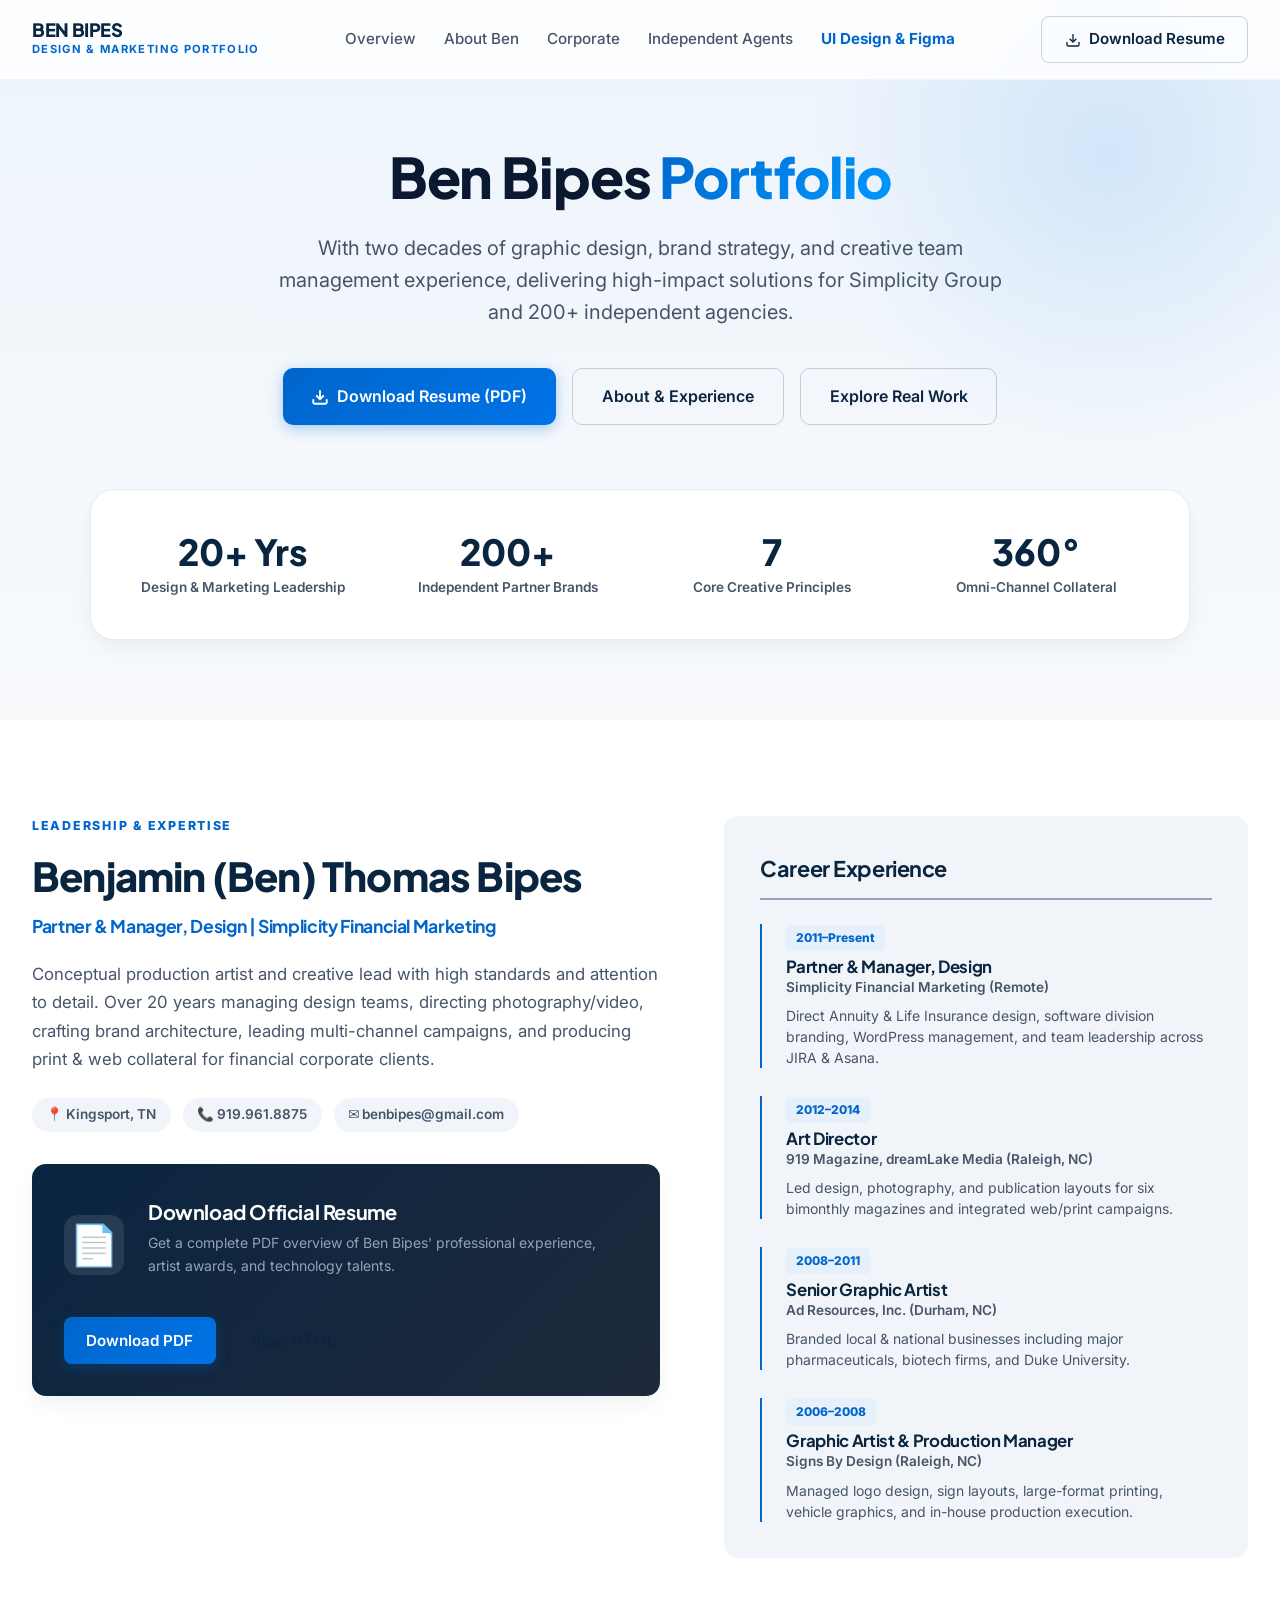
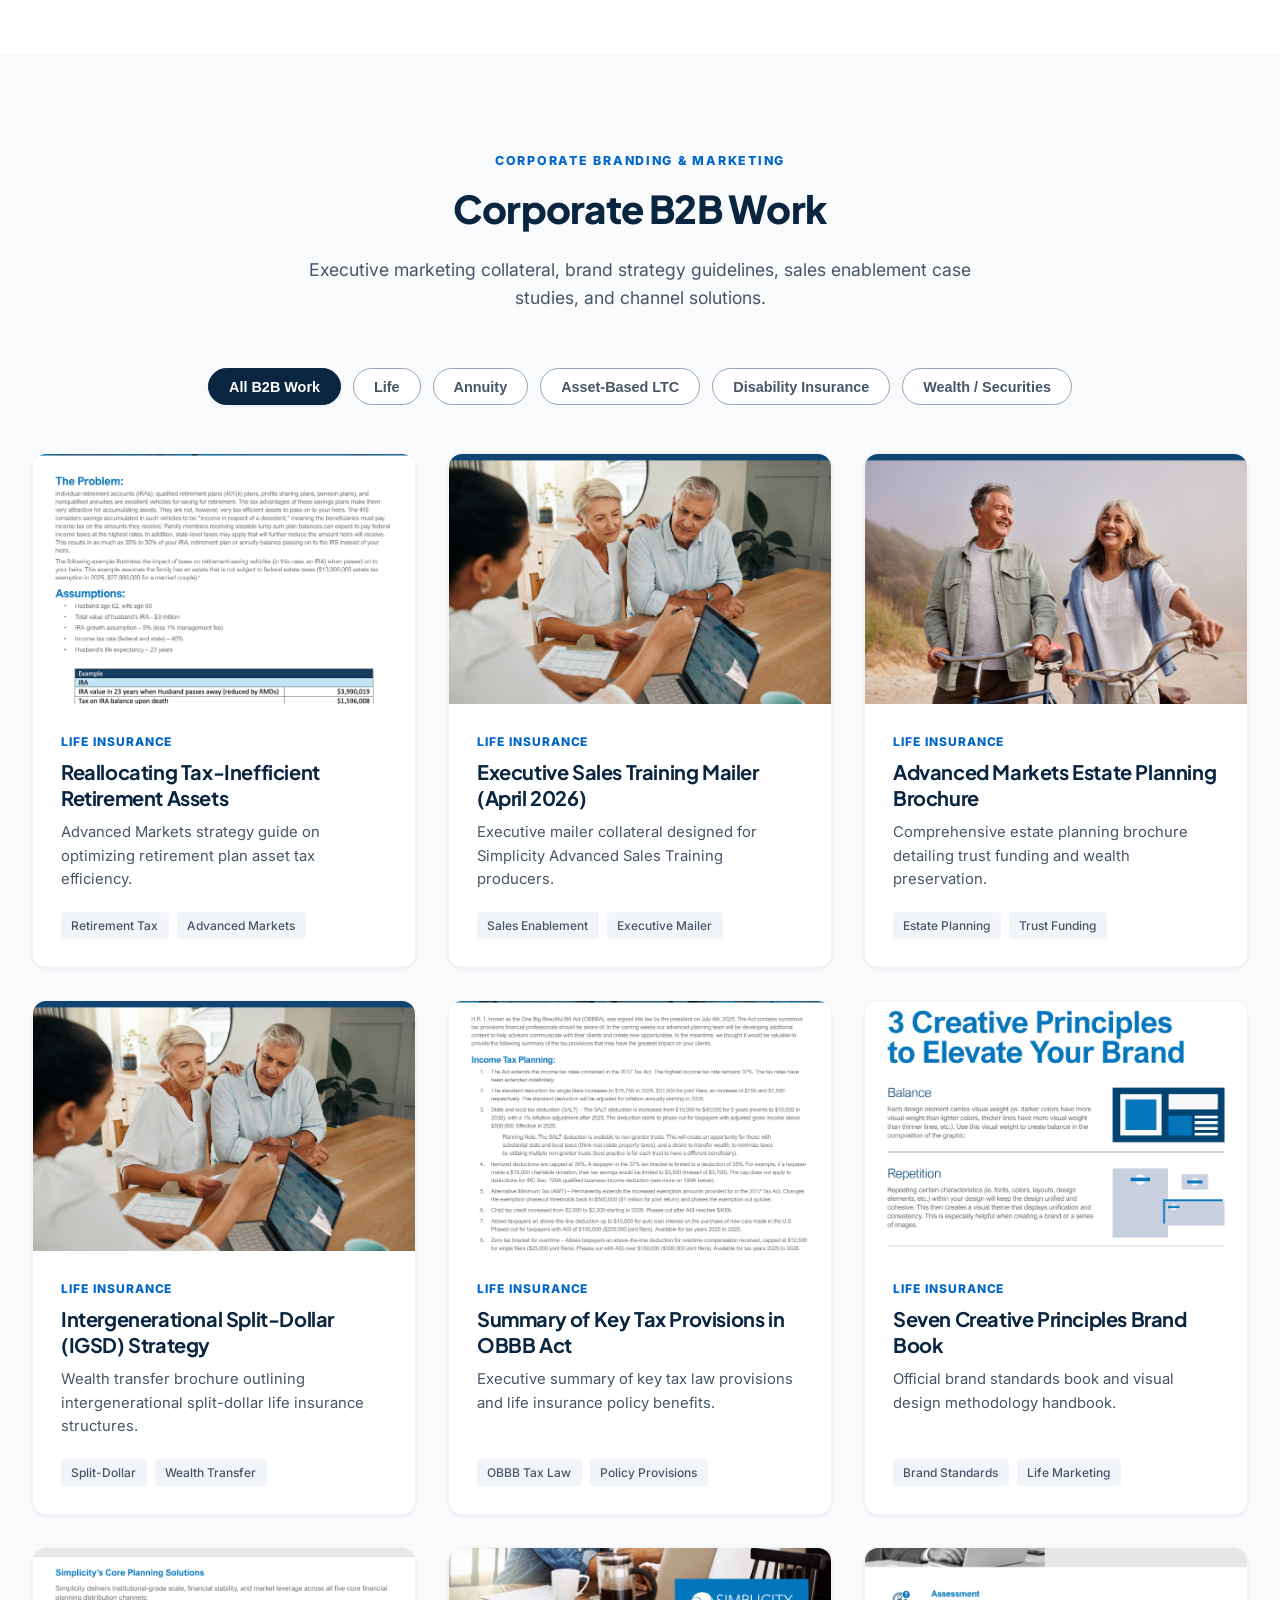
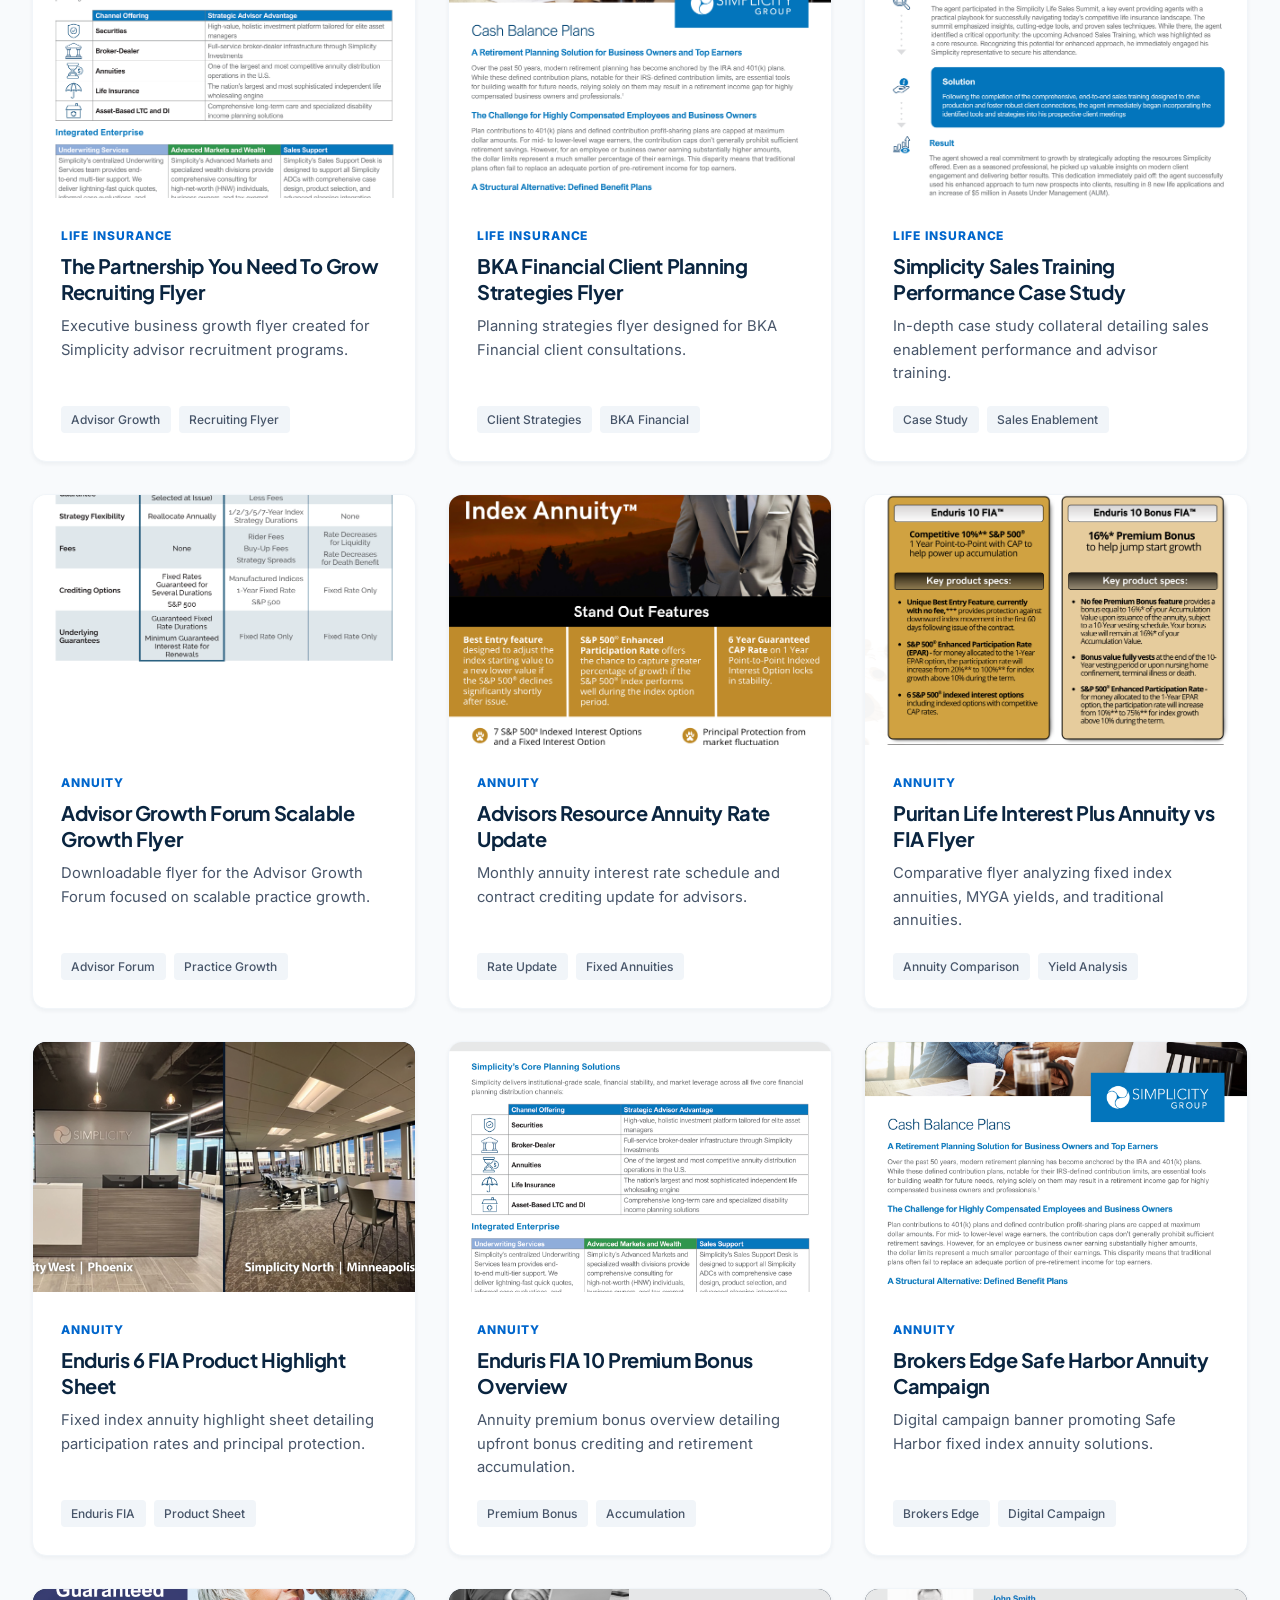
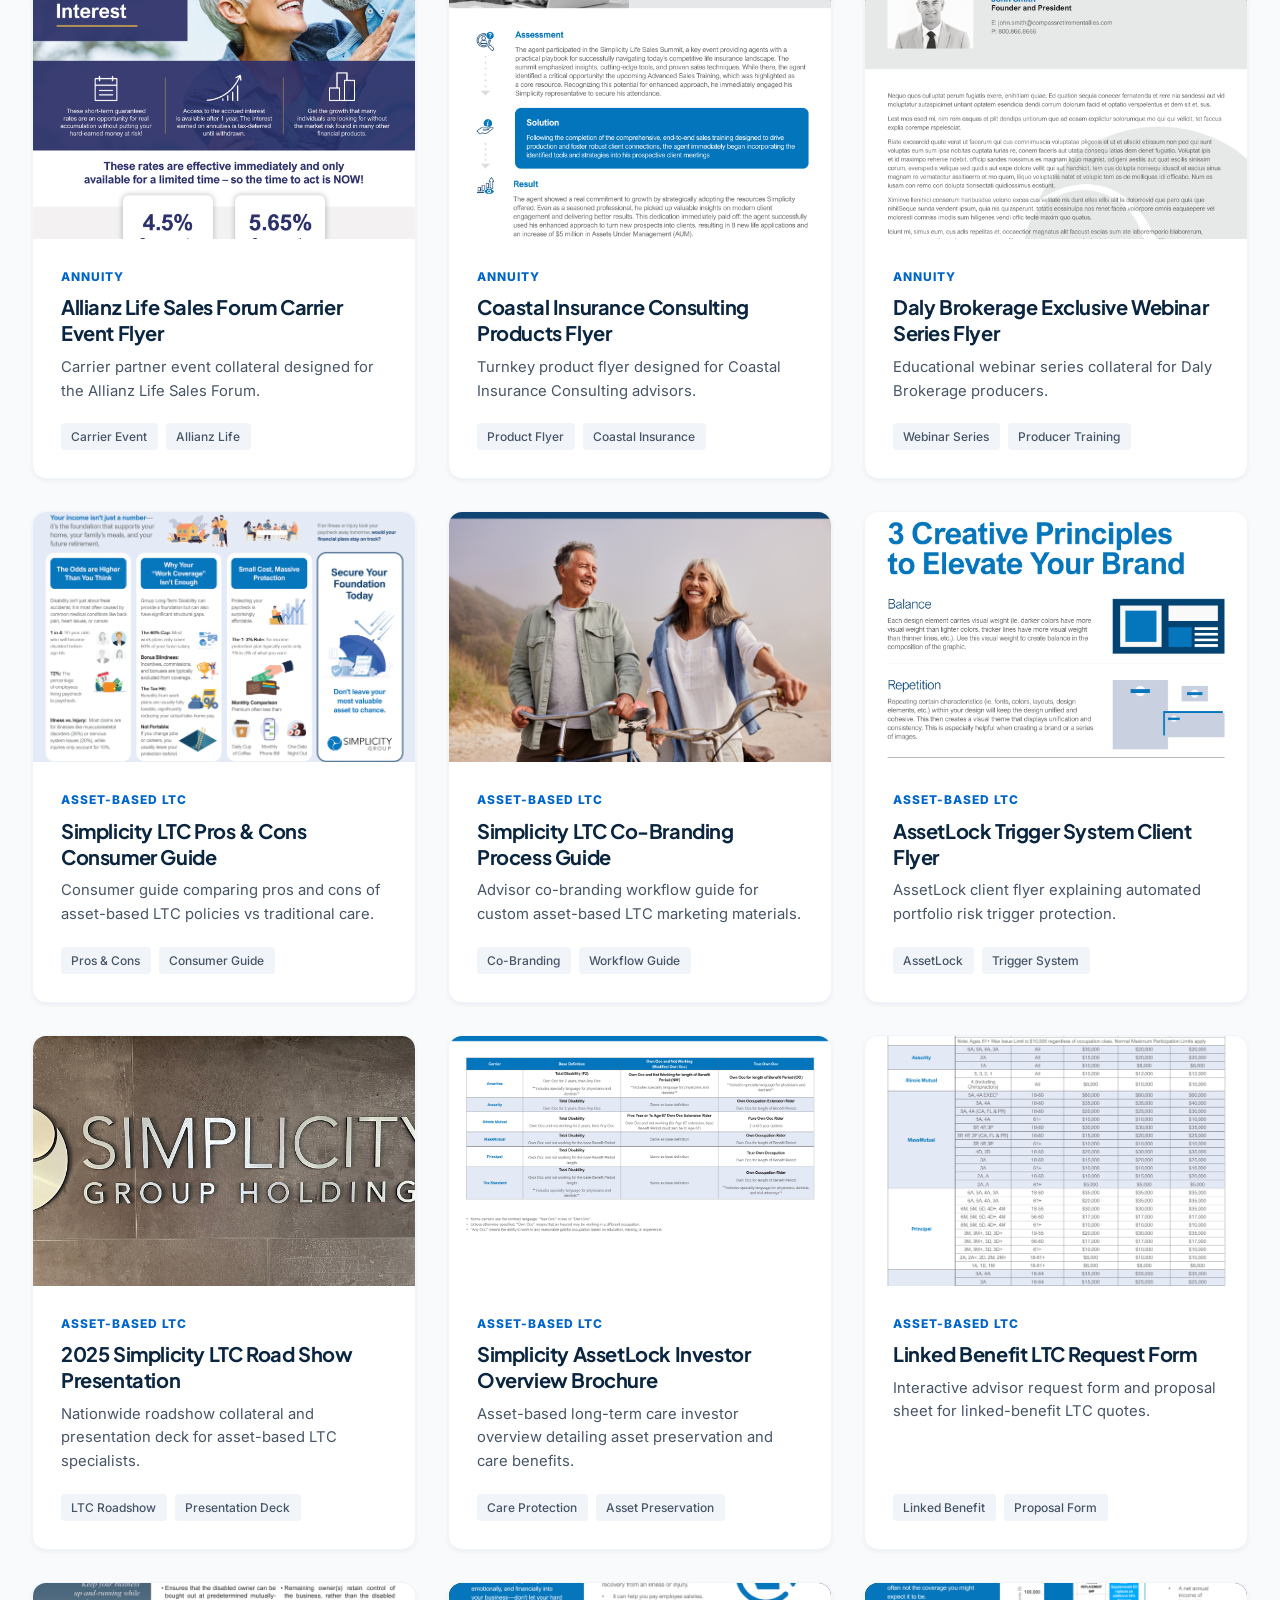
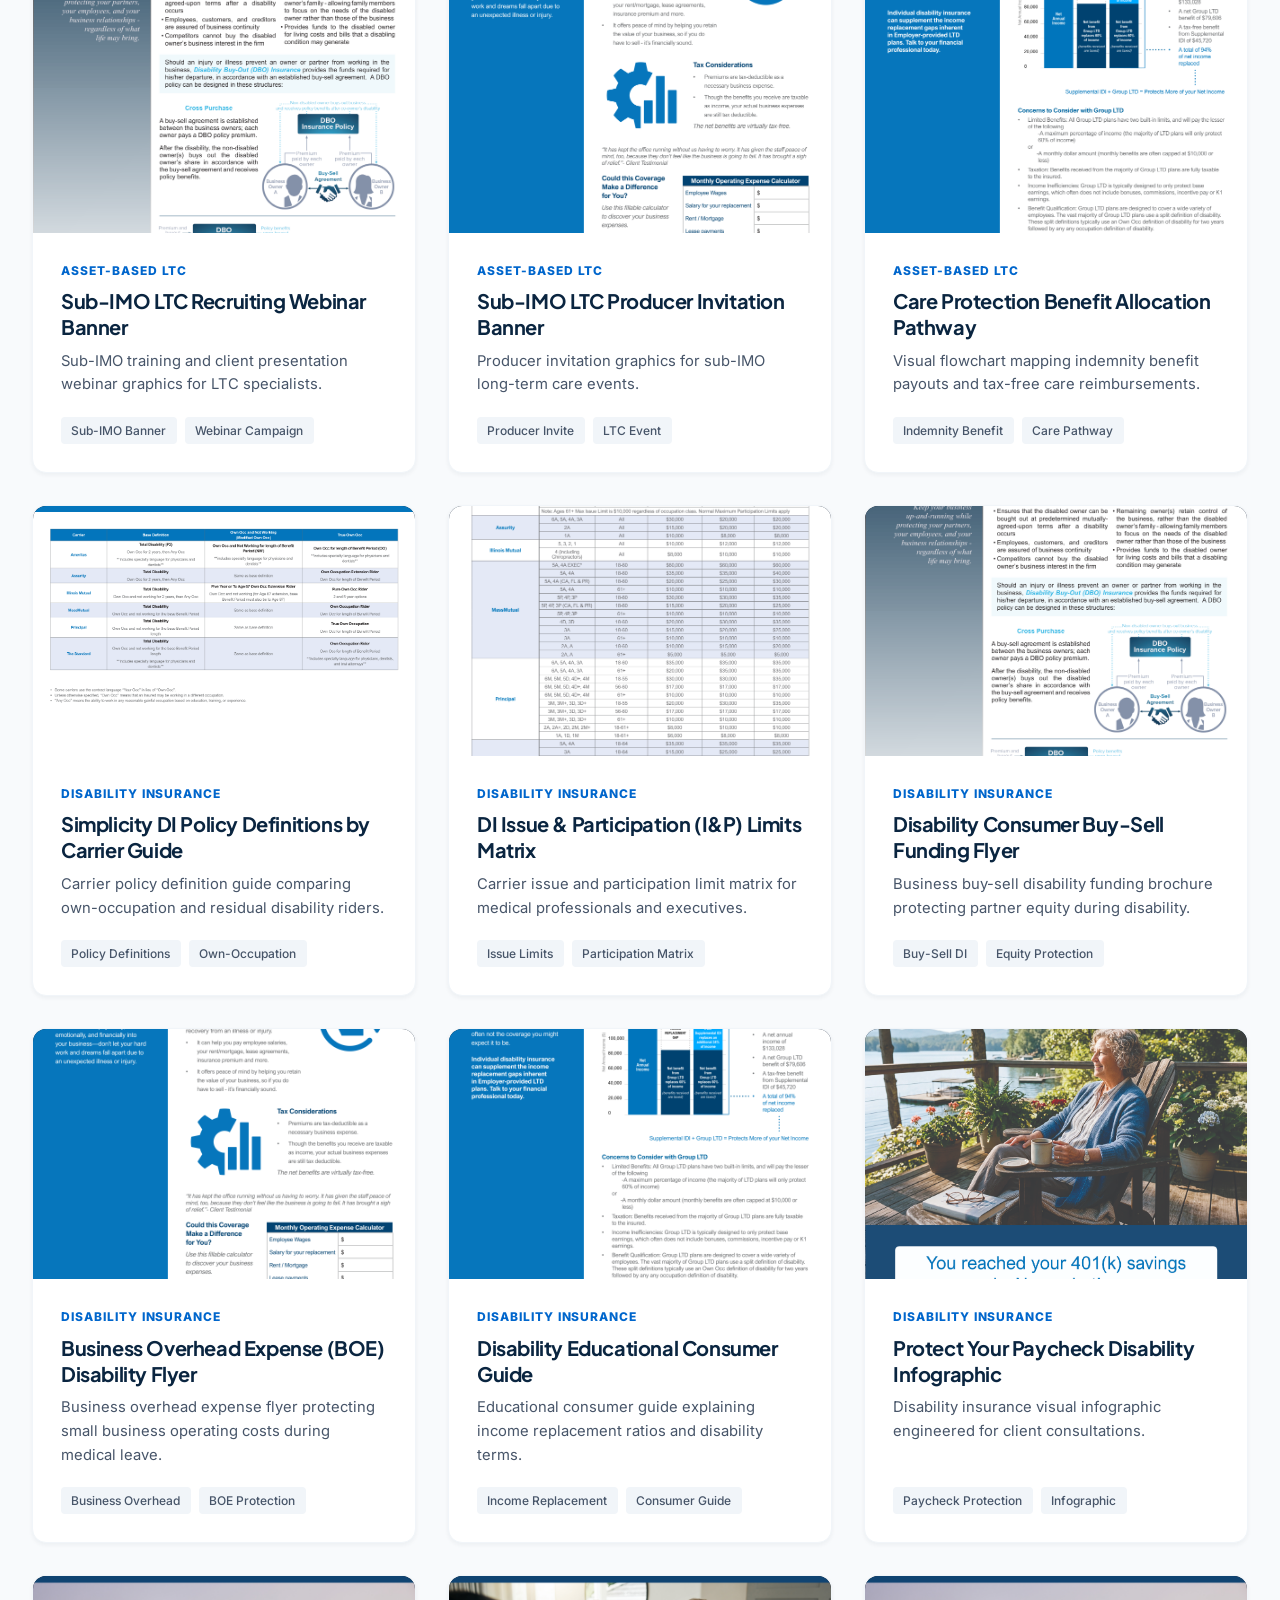
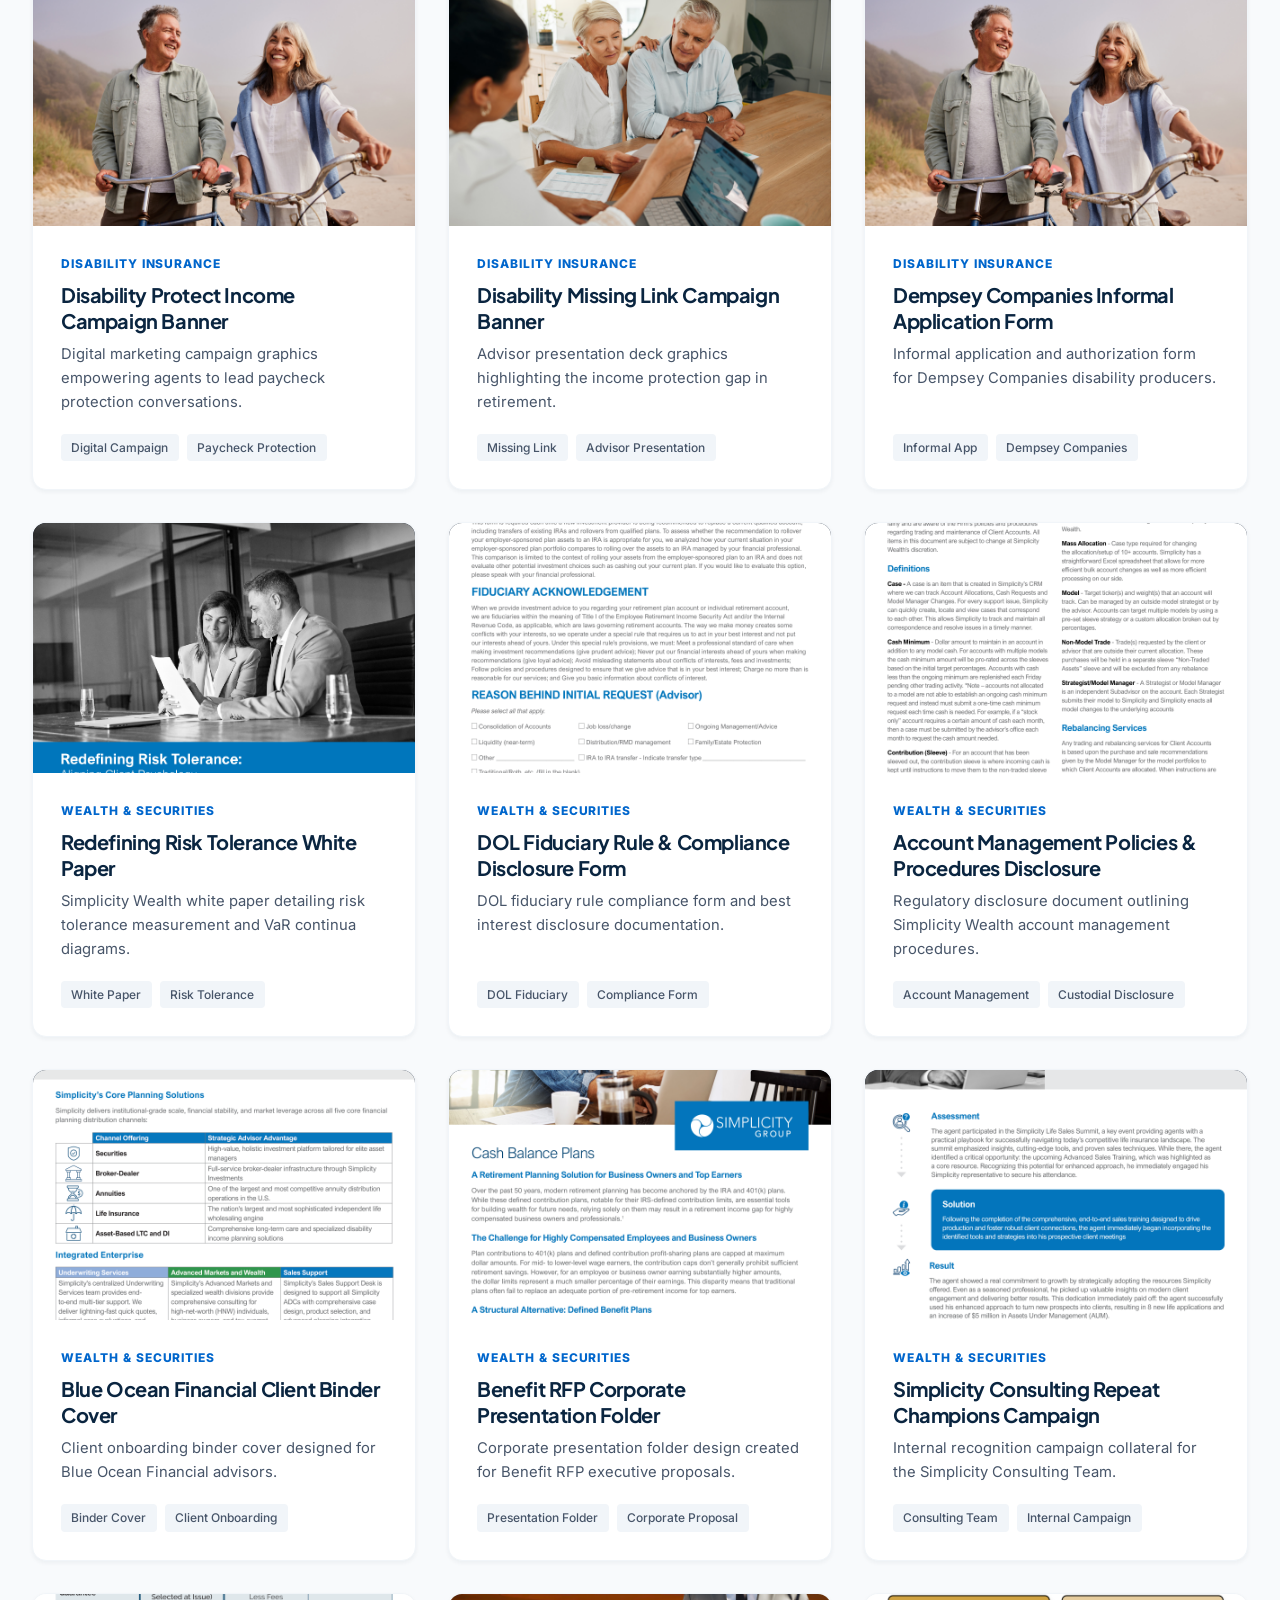
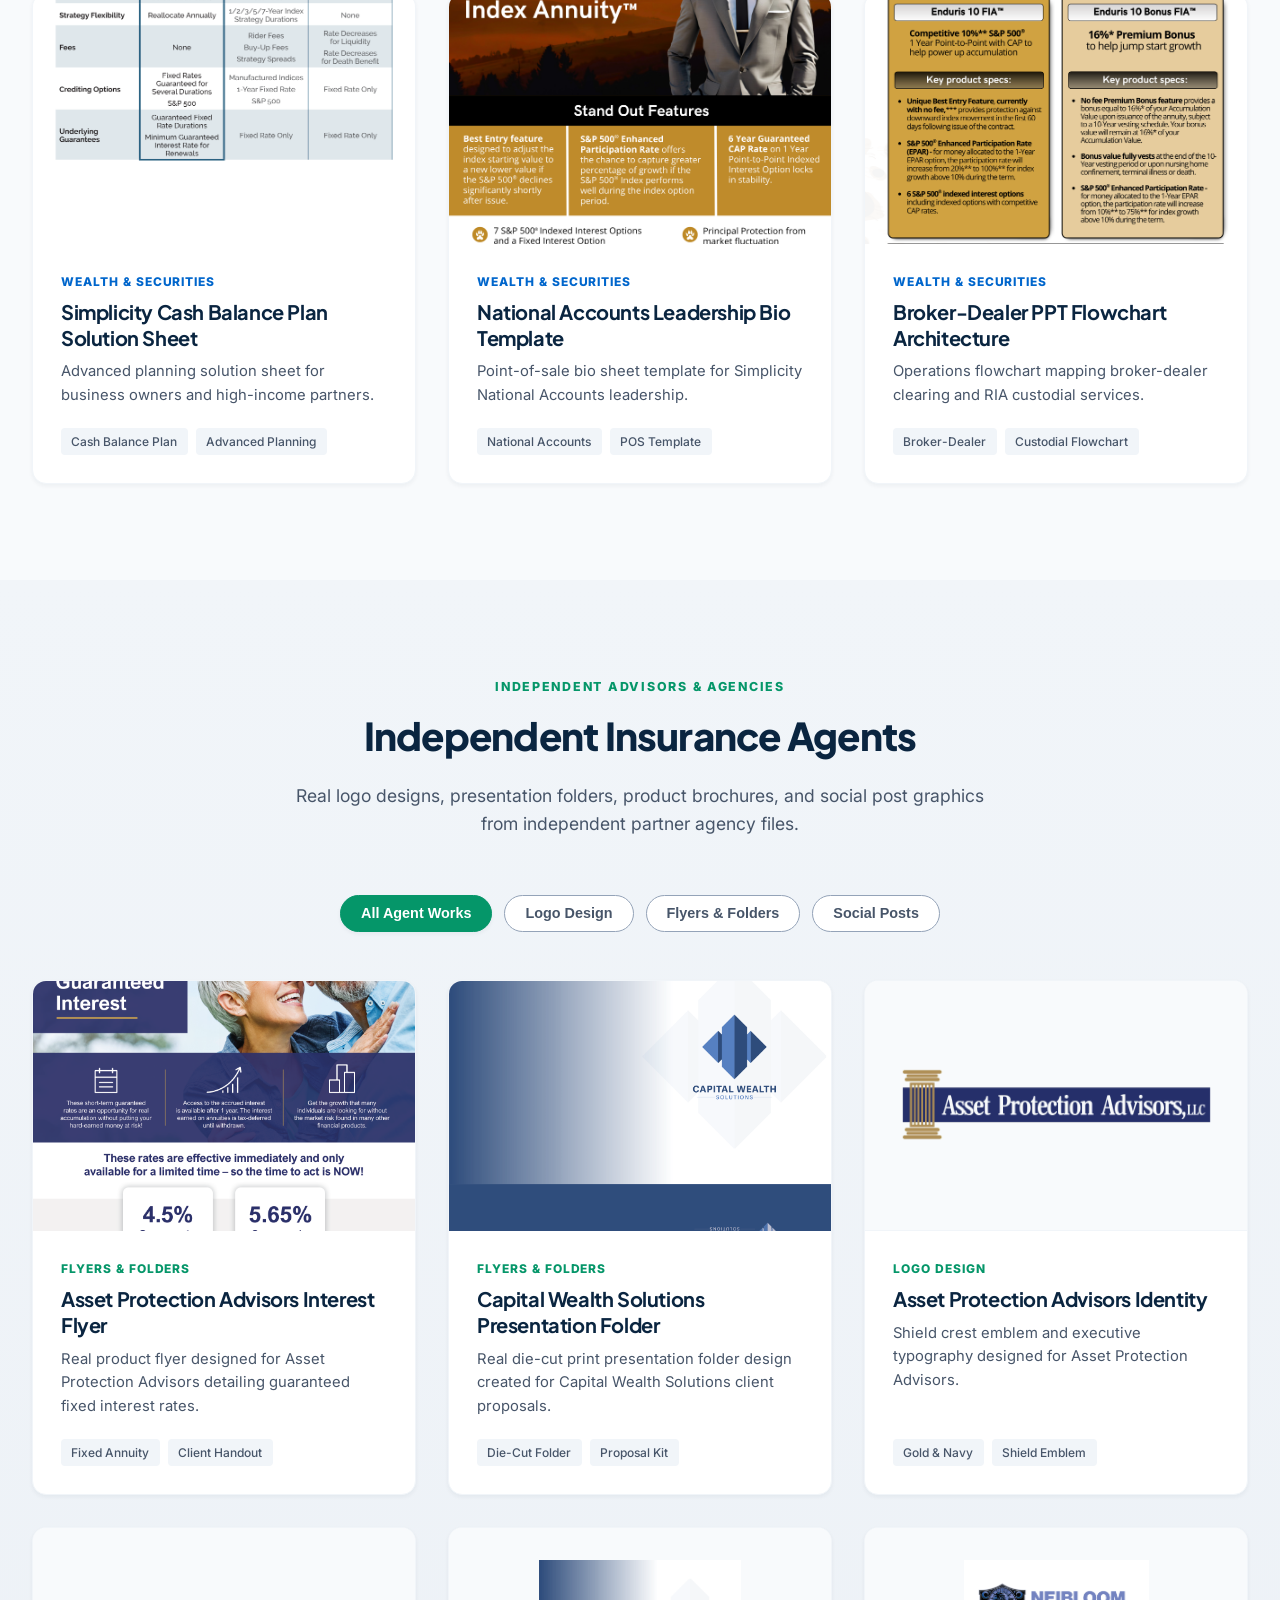
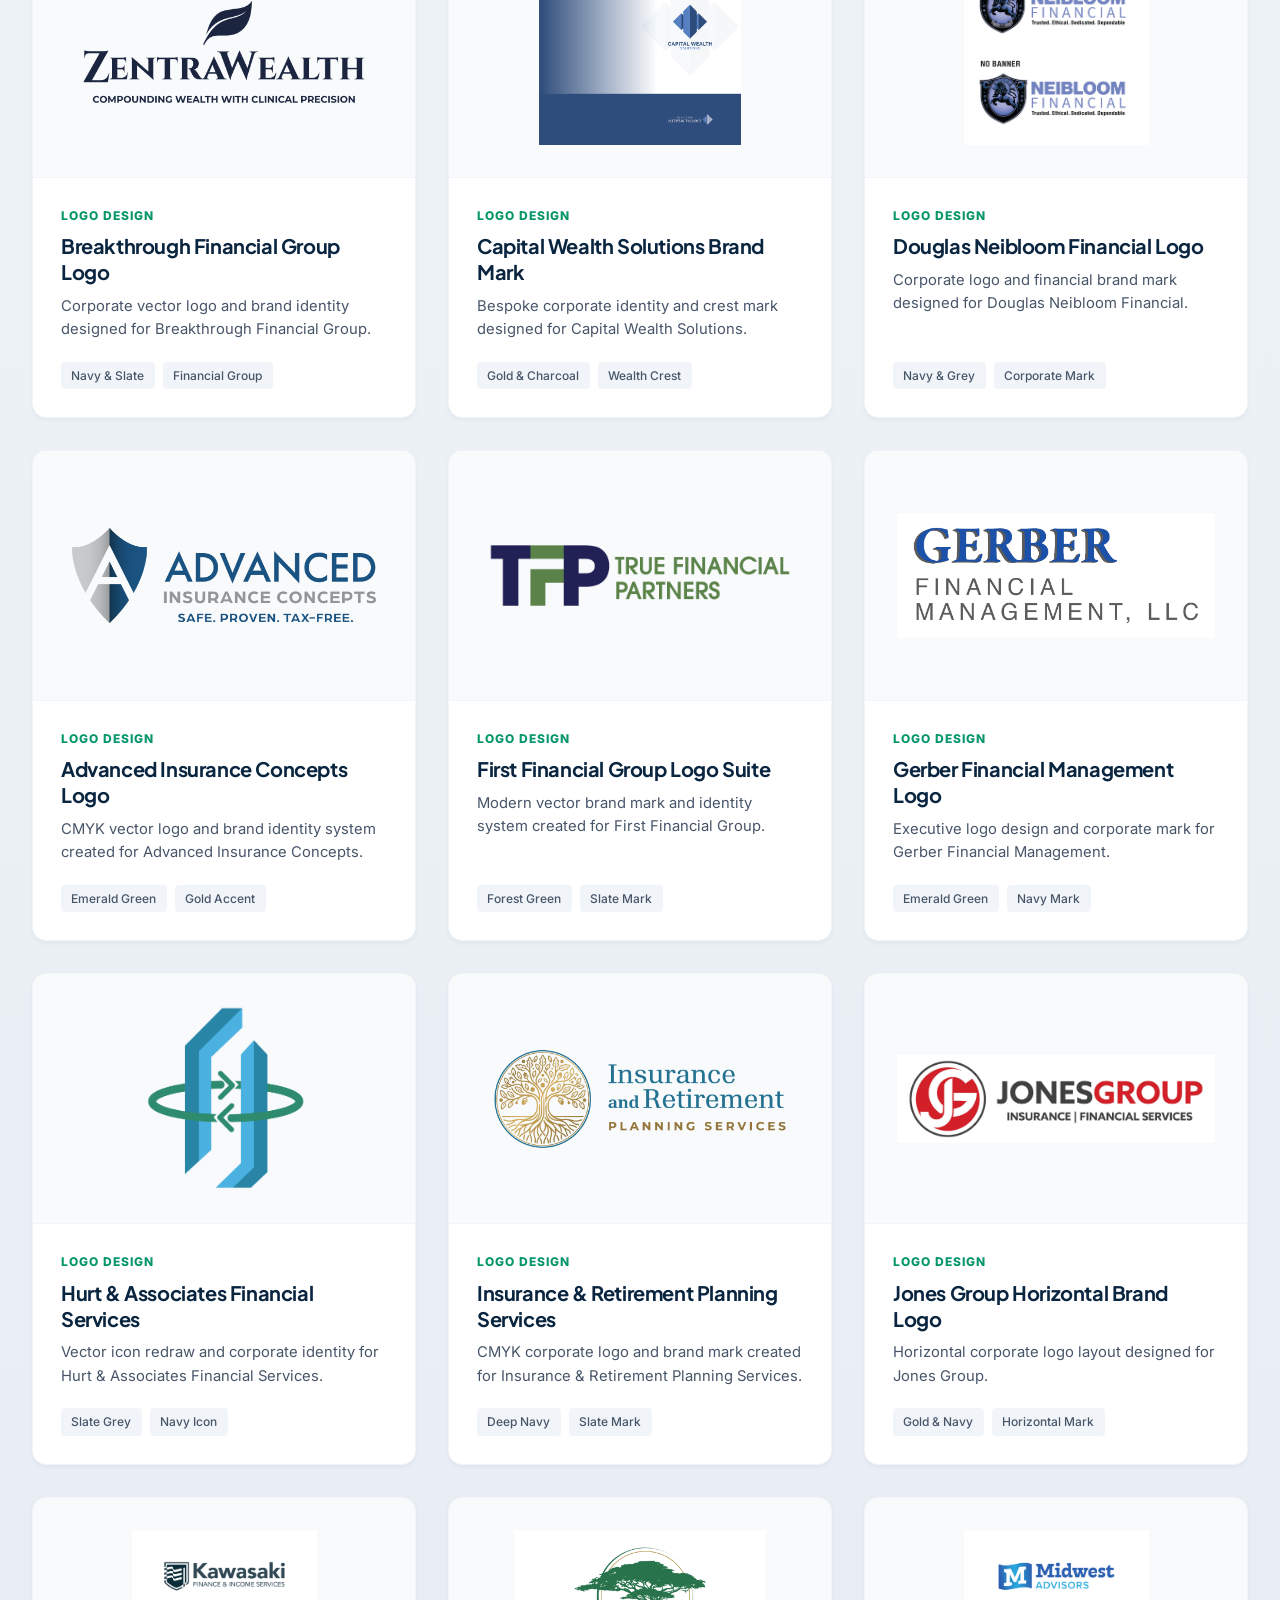
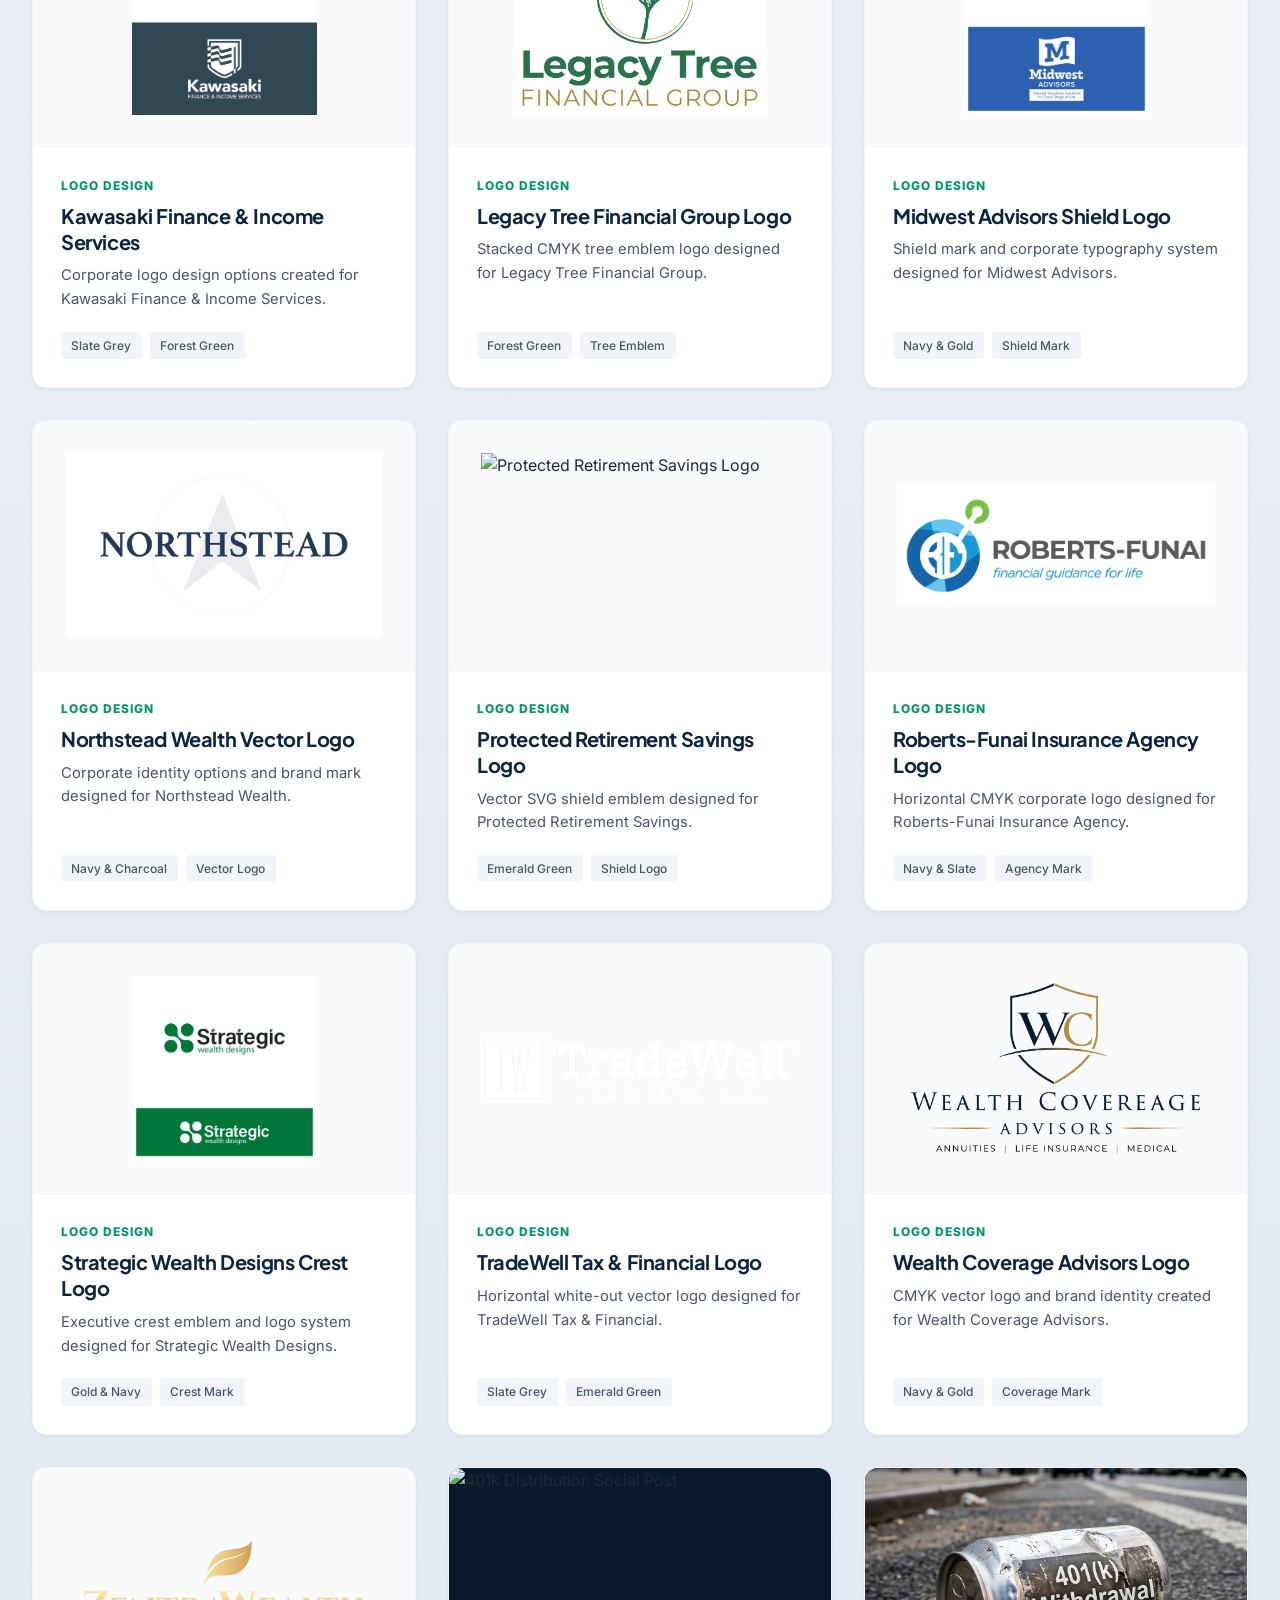
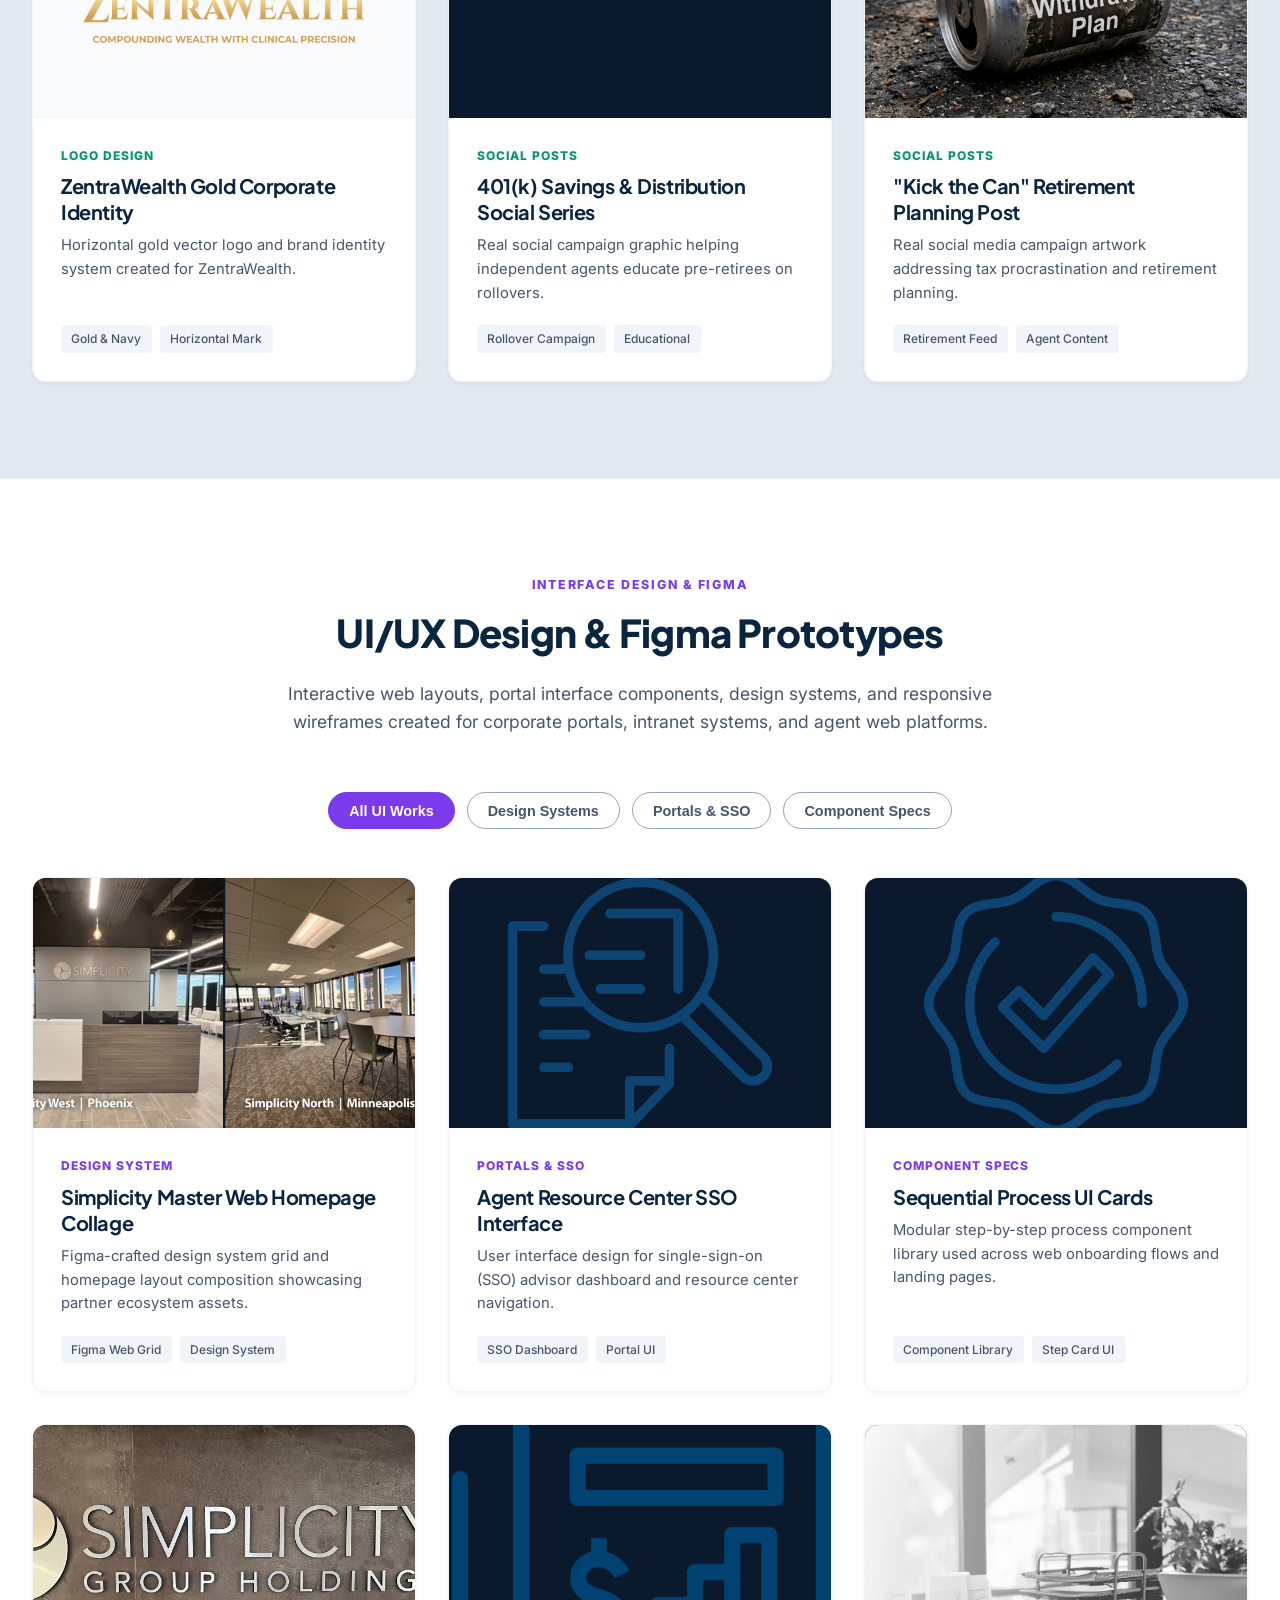
==== commit f7fe3051: "Assign 1-to-1 unique image artwork to all 45 corporate B2B projects" ====
--- a/index.html
+++ b/index.html
@@ -172,7 +172,7 @@
 
         <article class="portfolio-card" data-category="life" data-id="life-1">
           <div class="card-media">
-            <img src="assets/rendered_covers/life-1.png" alt="Reallocating Tax-Inefficient Retirement Assets">
+            <img src="assets/b2b_unique/life-1.png" alt="Reallocating Tax-Inefficient Retirement Assets">
             <div class="media-overlay">
               <button class="view-btn">View Full Piece</button>
             </div>
@@ -190,7 +190,7 @@
 
         <article class="portfolio-card" data-category="life" data-id="life-2">
           <div class="card-media">
-            <img src="assets/rendered_covers/life-2.png" alt="Executive Sales Training Mailer (April 2026)">
+            <img src="assets/b2b_unique/life-2.png" alt="Executive Sales Training Mailer (April 2026)">
             <div class="media-overlay">
               <button class="view-btn">View Full Piece</button>
             </div>
@@ -208,7 +208,7 @@
 
         <article class="portfolio-card" data-category="life" data-id="life-3">
           <div class="card-media">
-            <img src="assets/b2b_projects/life-3.png" alt="Advanced Markets Estate Planning Brochure">
+            <img src="assets/b2b_unique/life-3.png" alt="Advanced Markets Estate Planning Brochure">
             <div class="media-overlay">
               <button class="view-btn">View Full Piece</button>
             </div>
@@ -226,7 +226,7 @@
 
         <article class="portfolio-card" data-category="life" data-id="life-4">
           <div class="card-media">
-            <img src="assets/b2b_projects/life-4.png" alt="Intergenerational Split-Dollar (IGSD) Strategy">
+            <img src="assets/b2b_unique/life-4.png" alt="Intergenerational Split-Dollar (IGSD) Strategy">
             <div class="media-overlay">
               <button class="view-btn">View Full Piece</button>
             </div>
@@ -244,7 +244,7 @@
 
         <article class="portfolio-card" data-category="life" data-id="life-5">
           <div class="card-media">
-            <img src="assets/b2b_projects/life-5.png" alt="Summary of Key Tax Provisions in OBBB Act">
+            <img src="assets/b2b_unique/life-5.png" alt="Summary of Key Tax Provisions in OBBB Act">
             <div class="media-overlay">
               <button class="view-btn">View Full Piece</button>
             </div>
@@ -262,7 +262,7 @@
 
         <article class="portfolio-card" data-category="life" data-id="life-6">
           <div class="card-media">
-            <img src="assets/b2b_projects/life-6.png" alt="Seven Creative Principles Brand Book">
+            <img src="assets/b2b_unique/life-6.png" alt="Seven Creative Principles Brand Book">
             <div class="media-overlay">
               <button class="view-btn">View Full Piece</button>
             </div>
@@ -280,7 +280,7 @@
 
         <article class="portfolio-card" data-category="life" data-id="life-7">
           <div class="card-media">
-            <img src="assets/rendered_covers/life-5.png" alt="The Partnership You Need To Grow Recruiting Flyer">
+            <img src="assets/b2b_unique/life-7.png" alt="The Partnership You Need To Grow Recruiting Flyer">
             <div class="media-overlay">
               <button class="view-btn">View Full Piece</button>
             </div>
@@ -298,7 +298,7 @@
 
         <article class="portfolio-card" data-category="life" data-id="life-8">
           <div class="card-media">
-            <img src="assets/rendered_covers/life-8.png" alt="BKA Financial Client Planning Strategies Flyer">
+            <img src="assets/b2b_unique/life-8.png" alt="BKA Financial Client Planning Strategies Flyer">
             <div class="media-overlay">
               <button class="view-btn">View Full Piece</button>
             </div>
@@ -316,7 +316,7 @@
 
         <article class="portfolio-card" data-category="life" data-id="life-9">
           <div class="card-media">
-            <img src="assets/rendered_covers/life-6.png" alt="Simplicity Sales Training Performance Case Study">
+            <img src="assets/b2b_unique/life-9.png" alt="Simplicity Sales Training Performance Case Study">
             <div class="media-overlay">
               <button class="view-btn">View Full Piece</button>
             </div>
@@ -334,7 +334,7 @@
 
         <article class="portfolio-card" data-category="annuity" data-id="annuity-1">
           <div class="card-media">
-            <img src="assets/rendered_covers/annuity-1.png" alt="Advisor Growth Forum Scalable Growth Flyer">
+            <img src="assets/b2b_unique/annuity-1.png" alt="Advisor Growth Forum Scalable Growth Flyer">
             <div class="media-overlay">
               <button class="view-btn">View Full Piece</button>
             </div>
@@ -352,7 +352,7 @@
 
         <article class="portfolio-card" data-category="annuity" data-id="annuity-2">
           <div class="card-media">
-            <img src="assets/rendered_covers/annuity-2.png" alt="Advisors Resource Annuity Rate Update">
+            <img src="assets/b2b_unique/annuity-2.png" alt="Advisors Resource Annuity Rate Update">
             <div class="media-overlay">
               <button class="view-btn">View Full Piece</button>
             </div>
@@ -370,7 +370,7 @@
 
         <article class="portfolio-card" data-category="annuity" data-id="annuity-3">
           <div class="card-media">
-            <img src="assets/rendered_covers/annuity-3.png" alt="Puritan Life Interest Plus Annuity vs FIA Flyer">
+            <img src="assets/b2b_unique/annuity-3.png" alt="Puritan Life Interest Plus Annuity vs FIA Flyer">
             <div class="media-overlay">
               <button class="view-btn">View Full Piece</button>
             </div>
@@ -388,7 +388,7 @@
 
         <article class="portfolio-card" data-category="annuity" data-id="annuity-4">
           <div class="card-media">
-            <img src="assets/Partnership_Flyer.png" alt="Enduris 6 FIA Product Highlight Sheet">
+            <img src="assets/b2b_unique/annuity-4.png" alt="Enduris 6 FIA Product Highlight Sheet">
             <div class="media-overlay">
               <button class="view-btn">View Full Piece</button>
             </div>
@@ -406,7 +406,7 @@
 
         <article class="portfolio-card" data-category="annuity" data-id="annuity-5">
           <div class="card-media">
-            <img src="assets/Cash_Balance_Plan_Flyer.png" alt="Enduris FIA 10 Premium Bonus Overview">
+            <img src="assets/b2b_unique/annuity-5.png" alt="Enduris FIA 10 Premium Bonus Overview">
             <div class="media-overlay">
               <button class="view-btn">View Full Piece</button>
             </div>
@@ -424,7 +424,7 @@
 
         <article class="portfolio-card" data-category="annuity" data-id="annuity-6">
           <div class="card-media">
-            <img src="assets/Asset_Protection_Earn_Interest_Flyer.png" alt="Brokers Edge Safe Harbor Annuity Campaign">
+            <img src="assets/b2b_unique/annuity-6.png" alt="Brokers Edge Safe Harbor Annuity Campaign">
             <div class="media-overlay">
               <button class="view-btn">View Full Piece</button>
             </div>
@@ -442,7 +442,7 @@
 
         <article class="portfolio-card" data-category="annuity" data-id="annuity-7">
           <div class="card-media">
-            <img src="assets/Sales_Training_Case_Study.png" alt="Allianz Life Sales Forum Carrier Event Flyer">
+            <img src="assets/b2b_unique/annuity-7.png" alt="Allianz Life Sales Forum Carrier Event Flyer">
             <div class="media-overlay">
               <button class="view-btn">View Full Piece</button>
             </div>
@@ -460,7 +460,7 @@
 
         <article class="portfolio-card" data-category="annuity" data-id="annuity-8">
           <div class="card-media">
-            <img src="assets/National_Accounts_Bio_Sheet.png" alt="Coastal Insurance Consulting Products Flyer">
+            <img src="assets/b2b_unique/annuity-8.png" alt="Coastal Insurance Consulting Products Flyer">
             <div class="media-overlay">
               <button class="view-btn">View Full Piece</button>
             </div>
@@ -478,7 +478,7 @@
 
         <article class="portfolio-card" data-category="annuity" data-id="annuity-9">
           <div class="card-media">
-            <img src="assets/Protect_Your_Paycheck_Infographic.png" alt="Daly Brokerage Exclusive Webinar Series Flyer">
+            <img src="assets/b2b_unique/annuity-9.png" alt="Daly Brokerage Exclusive Webinar Series Flyer">
             <div class="media-overlay">
               <button class="view-btn">View Full Piece</button>
             </div>
@@ -496,7 +496,7 @@
 
         <article class="portfolio-card" data-category="ltc" data-id="ltc-1">
           <div class="card-media">
-            <img src="assets/Protect_Your_Paycheck_Infographic.png" alt="Simplicity LTC Pros & Cons Consumer Guide">
+            <img src="assets/b2b_unique/ltc-1.png" alt="Simplicity LTC Pros & Cons Consumer Guide">
             <div class="media-overlay">
               <button class="view-btn">View Full Piece</button>
             </div>
@@ -514,7 +514,7 @@
 
         <article class="portfolio-card" data-category="ltc" data-id="ltc-2">
           <div class="card-media">
-            <img src="assets/National_Accounts_Bio_Sheet.png" alt="Simplicity LTC Co-Branding Process Guide">
+            <img src="assets/b2b_unique/ltc-2.png" alt="Simplicity LTC Co-Branding Process Guide">
             <div class="media-overlay">
               <button class="view-btn">View Full Piece</button>
             </div>
@@ -532,7 +532,7 @@
 
         <article class="portfolio-card" data-category="ltc" data-id="ltc-3">
           <div class="card-media">
-            <img src="assets/Asset_Protection_Earn_Interest_Flyer.png" alt="AssetLock Trigger System Client Flyer">
+            <img src="assets/b2b_unique/ltc-3.png" alt="AssetLock Trigger System Client Flyer">
             <div class="media-overlay">
               <button class="view-btn">View Full Piece</button>
             </div>
@@ -550,7 +550,7 @@
 
         <article class="portfolio-card" data-category="ltc" data-id="ltc-4">
           <div class="card-media">
-            <img src="assets/rendered_covers/ltc-4.png" alt="2025 Simplicity LTC Road Show Presentation">
+            <img src="assets/b2b_unique/ltc-4.png" alt="2025 Simplicity LTC Road Show Presentation">
             <div class="media-overlay">
               <button class="view-btn">View Full Piece</button>
             </div>
@@ -568,7 +568,7 @@
 
         <article class="portfolio-card" data-category="ltc" data-id="ltc-5">
           <div class="card-media">
-            <img src="assets/Cash_Balance_Plan_Flyer.png" alt="Simplicity AssetLock Investor Overview Brochure">
+            <img src="assets/b2b_unique/ltc-5.png" alt="Simplicity AssetLock Investor Overview Brochure">
             <div class="media-overlay">
               <button class="view-btn">View Full Piece</button>
             </div>
@@ -586,7 +586,7 @@
 
         <article class="portfolio-card" data-category="ltc" data-id="ltc-6">
           <div class="card-media">
-            <img src="assets/Seven_Principles_Cover.png" alt="Linked Benefit LTC Request Form">
+            <img src="assets/b2b_unique/ltc-6.png" alt="Linked Benefit LTC Request Form">
             <div class="media-overlay">
               <button class="view-btn">View Full Piece</button>
             </div>
@@ -604,7 +604,7 @@
 
         <article class="portfolio-card" data-category="ltc" data-id="ltc-7">
           <div class="card-media">
-            <img src="assets/Simplicity Group Holdings Summit Office.jpg" alt="Sub-IMO LTC Recruiting Webinar Banner">
+            <img src="assets/b2b_unique/ltc-7.png" alt="Sub-IMO LTC Recruiting Webinar Banner">
             <div class="media-overlay">
               <button class="view-btn">View Full Piece</button>
             </div>
@@ -622,7 +622,7 @@
 
         <article class="portfolio-card" data-category="ltc" data-id="ltc-8">
           <div class="card-media">
-            <img src="assets/Partnership_Flyer.png" alt="Sub-IMO LTC Producer Invitation Banner">
+            <img src="assets/b2b_unique/ltc-8.png" alt="Sub-IMO LTC Producer Invitation Banner">
             <div class="media-overlay">
               <button class="view-btn">View Full Piece</button>
             </div>
@@ -640,7 +640,7 @@
 
         <article class="portfolio-card" data-category="ltc" data-id="ltc-9">
           <div class="card-media">
-            <img src="assets/Sales_Training_Case_Study.png" alt="Care Protection Benefit Allocation Pathway">
+            <img src="assets/b2b_unique/ltc-9.png" alt="Care Protection Benefit Allocation Pathway">
             <div class="media-overlay">
               <button class="view-btn">View Full Piece</button>
             </div>
@@ -658,7 +658,7 @@
 
         <article class="portfolio-card" data-category="disability" data-id="disability-1">
           <div class="card-media">
-            <img src="assets/b2b_projects/disability-1.png" alt="Simplicity DI Policy Definitions by Carrier Guide">
+            <img src="assets/b2b_unique/disability-1.png" alt="Simplicity DI Policy Definitions by Carrier Guide">
             <div class="media-overlay">
               <button class="view-btn">View Full Piece</button>
             </div>
@@ -676,7 +676,7 @@
 
         <article class="portfolio-card" data-category="disability" data-id="disability-2">
           <div class="card-media">
-            <img src="assets/b2b_projects/disability-2.png" alt="DI Issue & Participation (I&P) Limits Matrix">
+            <img src="assets/b2b_unique/disability-2.png" alt="DI Issue & Participation (I&P) Limits Matrix">
             <div class="media-overlay">
               <button class="view-btn">View Full Piece</button>
             </div>
@@ -694,7 +694,7 @@
 
         <article class="portfolio-card" data-category="disability" data-id="disability-3">
           <div class="card-media">
-            <img src="assets/b2b_projects/disability-3.png" alt="Disability Consumer Buy-Sell Funding Flyer">
+            <img src="assets/b2b_unique/disability-3.png" alt="Disability Consumer Buy-Sell Funding Flyer">
             <div class="media-overlay">
               <button class="view-btn">View Full Piece</button>
             </div>
@@ -712,7 +712,7 @@
 
         <article class="portfolio-card" data-category="disability" data-id="disability-4">
           <div class="card-media">
-            <img src="assets/b2b_projects/disability-4.png" alt="Business Overhead Expense (BOE) Disability Flyer">
+            <img src="assets/b2b_unique/disability-4.png" alt="Business Overhead Expense (BOE) Disability Flyer">
             <div class="media-overlay">
               <button class="view-btn">View Full Piece</button>
             </div>
@@ -730,7 +730,7 @@
 
         <article class="portfolio-card" data-category="disability" data-id="disability-5">
           <div class="card-media">
-            <img src="assets/b2b_projects/disability-5.png" alt="Disability Educational Consumer Guide">
+            <img src="assets/b2b_unique/disability-5.png" alt="Disability Educational Consumer Guide">
             <div class="media-overlay">
               <button class="view-btn">View Full Piece</button>
             </div>
@@ -748,7 +748,7 @@
 
         <article class="portfolio-card" data-category="disability" data-id="disability-6">
           <div class="card-media">
-            <img src="assets/Protect_Your_Paycheck_Infographic.png" alt="Protect Your Paycheck Disability Infographic">
+            <img src="assets/b2b_unique/disability-6.png" alt="Protect Your Paycheck Disability Infographic">
             <div class="media-overlay">
               <button class="view-btn">View Full Piece</button>
             </div>
@@ -766,7 +766,7 @@
 
         <article class="portfolio-card" data-category="disability" data-id="disability-7">
           <div class="card-media">
-            <img src="assets/Simplicity Group Holdings Summit Office.jpg" alt="Disability Protect Income Campaign Banner">
+            <img src="assets/b2b_unique/disability-7.png" alt="Disability Protect Income Campaign Banner">
             <div class="media-overlay">
               <button class="view-btn">View Full Piece</button>
             </div>
@@ -784,7 +784,7 @@
 
         <article class="portfolio-card" data-category="disability" data-id="disability-8">
           <div class="card-media">
-            <img src="assets/National_Accounts_Bio_Sheet.png" alt="Disability Missing Link Campaign Banner">
+            <img src="assets/b2b_unique/disability-8.png" alt="Disability Missing Link Campaign Banner">
             <div class="media-overlay">
               <button class="view-btn">View Full Piece</button>
             </div>
@@ -802,7 +802,7 @@
 
         <article class="portfolio-card" data-category="disability" data-id="disability-9">
           <div class="card-media">
-            <img src="assets/Partnership_Flyer.png" alt="Dempsey Companies Informal Application Form">
+            <img src="assets/b2b_unique/disability-9.png" alt="Dempsey Companies Informal Application Form">
             <div class="media-overlay">
               <button class="view-btn">View Full Piece</button>
             </div>
@@ -820,7 +820,7 @@
 
         <article class="portfolio-card" data-category="wealth" data-id="wealth-1">
           <div class="card-media">
-            <img src="assets/iStock-1269045922.jpg" alt="Redefining Risk Tolerance White Paper">
+            <img src="assets/b2b_unique/wealth-1.png" alt="Redefining Risk Tolerance White Paper">
             <div class="media-overlay">
               <button class="view-btn">View Full Piece</button>
             </div>
@@ -838,7 +838,7 @@
 
         <article class="portfolio-card" data-category="wealth" data-id="wealth-2">
           <div class="card-media">
-            <img src="assets/National_Accounts_Bio_Sheet.png" alt="DOL Fiduciary Rule & Compliance Disclosure Form">
+            <img src="assets/b2b_unique/wealth-2.png" alt="DOL Fiduciary Rule & Compliance Disclosure Form">
             <div class="media-overlay">
               <button class="view-btn">View Full Piece</button>
             </div>
@@ -856,7 +856,7 @@
 
         <article class="portfolio-card" data-category="wealth" data-id="wealth-3">
           <div class="card-media">
-            <img src="assets/Seven_Principles_Cover.png" alt="Account Management Policies & Procedures Disclosure">
+            <img src="assets/b2b_unique/wealth-3.png" alt="Account Management Policies & Procedures Disclosure">
             <div class="media-overlay">
               <button class="view-btn">View Full Piece</button>
             </div>
@@ -874,7 +874,7 @@
 
         <article class="portfolio-card" data-category="wealth" data-id="wealth-4">
           <div class="card-media">
-            <img src="assets/Cash_Balance_Plan_Flyer.png" alt="Blue Ocean Financial Client Binder Cover">
+            <img src="assets/b2b_unique/wealth-4.png" alt="Blue Ocean Financial Client Binder Cover">
             <div class="media-overlay">
               <button class="view-btn">View Full Piece</button>
             </div>
@@ -892,7 +892,7 @@
 
         <article class="portfolio-card" data-category="wealth" data-id="wealth-5">
           <div class="card-media">
-            <img src="assets/Sales_Training_Case_Study.png" alt="Benefit RFP Corporate Presentation Folder">
+            <img src="assets/b2b_unique/wealth-5.png" alt="Benefit RFP Corporate Presentation Folder">
             <div class="media-overlay">
               <button class="view-btn">View Full Piece</button>
             </div>
@@ -910,7 +910,7 @@
 
         <article class="portfolio-card" data-category="wealth" data-id="wealth-6">
           <div class="card-media">
-            <img src="assets/Partnership_Flyer.png" alt="Simplicity Consulting Repeat Champions Campaign">
+            <img src="assets/b2b_unique/wealth-6.png" alt="Simplicity Consulting Repeat Champions Campaign">
             <div class="media-overlay">
               <button class="view-btn">View Full Piece</button>
             </div>
@@ -928,7 +928,7 @@
 
         <article class="portfolio-card" data-category="wealth" data-id="wealth-7">
           <div class="card-media">
-            <img src="assets/Cash_Balance_Plan_Flyer.png" alt="Simplicity Cash Balance Plan Solution Sheet">
+            <img src="assets/b2b_unique/wealth-7.png" alt="Simplicity Cash Balance Plan Solution Sheet">
             <div class="media-overlay">
               <button class="view-btn">View Full Piece</button>
             </div>
@@ -946,7 +946,7 @@
 
         <article class="portfolio-card" data-category="wealth" data-id="wealth-8">
           <div class="card-media">
-            <img src="assets/National_Accounts_Bio_Sheet.png" alt="National Accounts Leadership Bio Template">
+            <img src="assets/b2b_unique/wealth-8.png" alt="National Accounts Leadership Bio Template">
             <div class="media-overlay">
               <button class="view-btn">View Full Piece</button>
             </div>
@@ -964,7 +964,7 @@
 
         <article class="portfolio-card" data-category="wealth" data-id="wealth-9">
           <div class="card-media">
-            <img src="assets/Simplicity-Home-Page-Image-Collage.png" alt="Broker-Dealer PPT Flowchart Architecture">
+            <img src="assets/b2b_unique/wealth-9.png" alt="Broker-Dealer PPT Flowchart Architecture">
             <div class="media-overlay">
               <button class="view-btn">View Full Piece</button>
             </div>
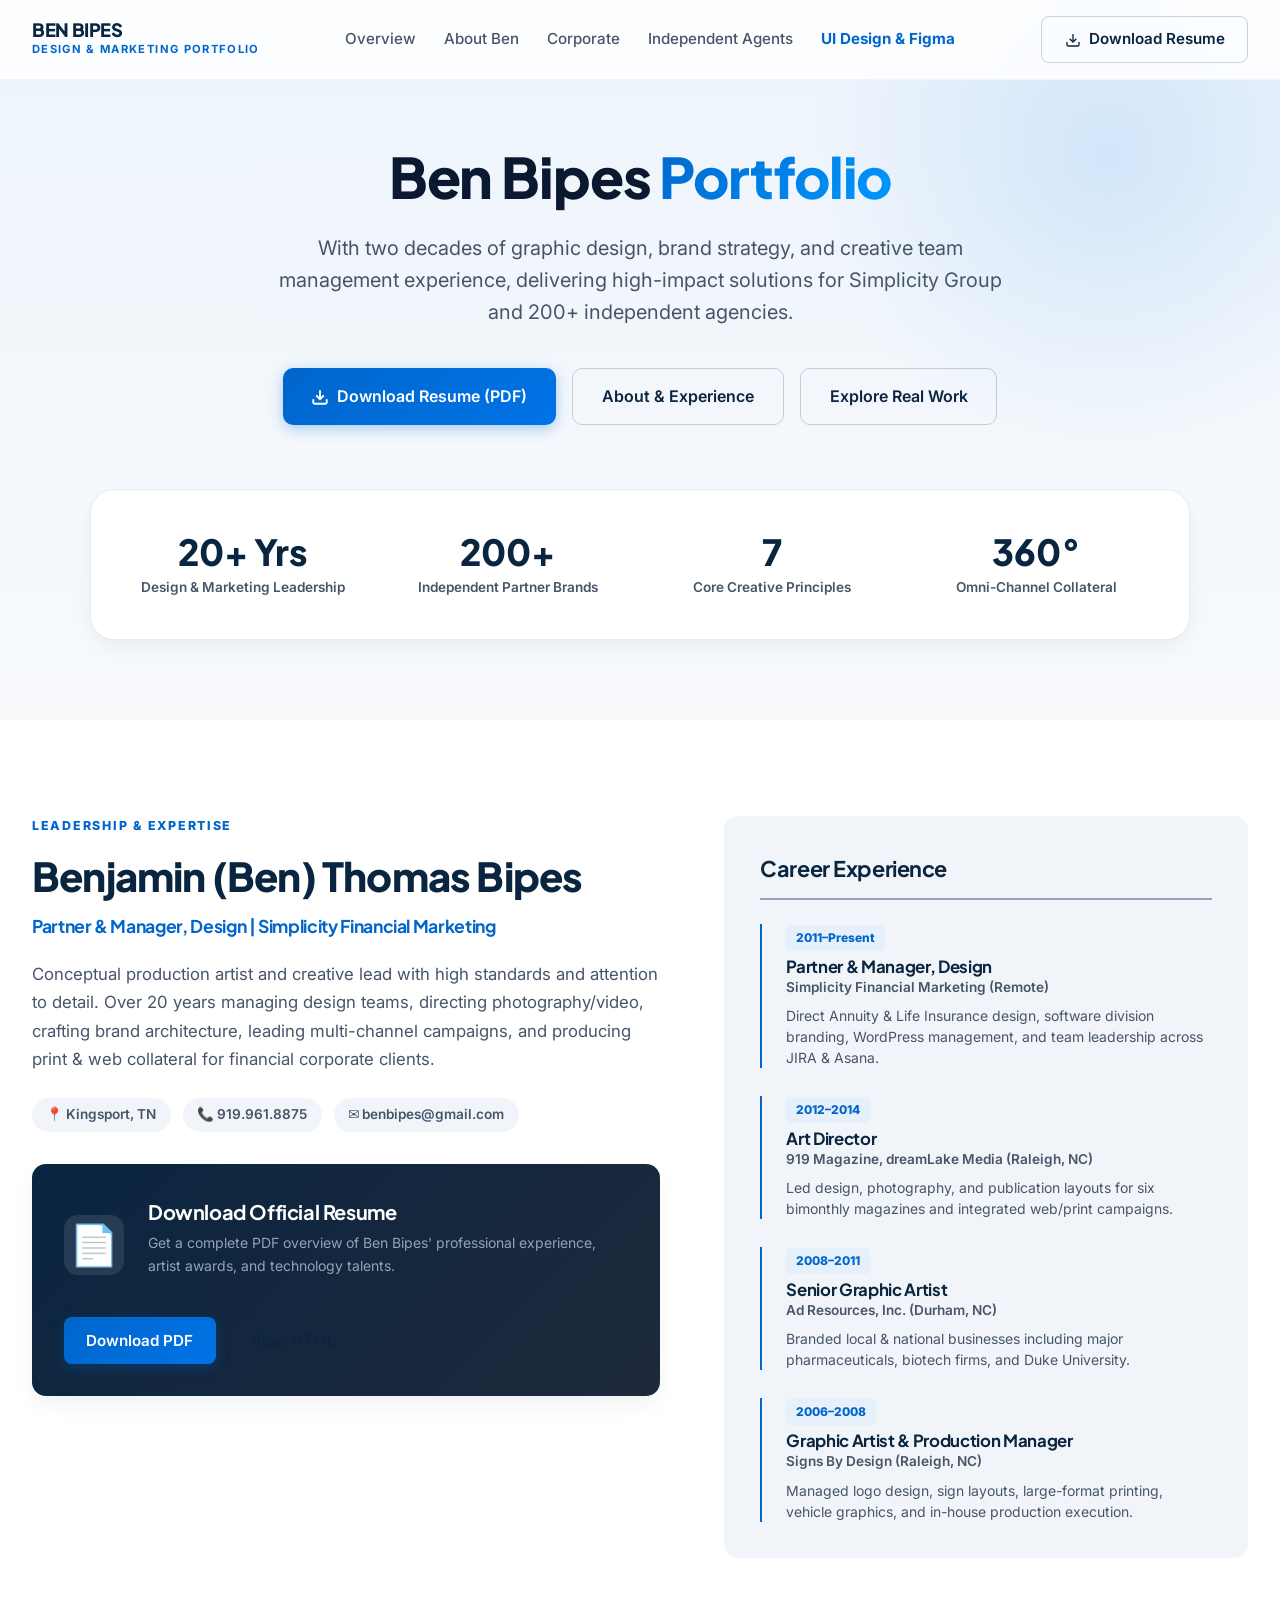
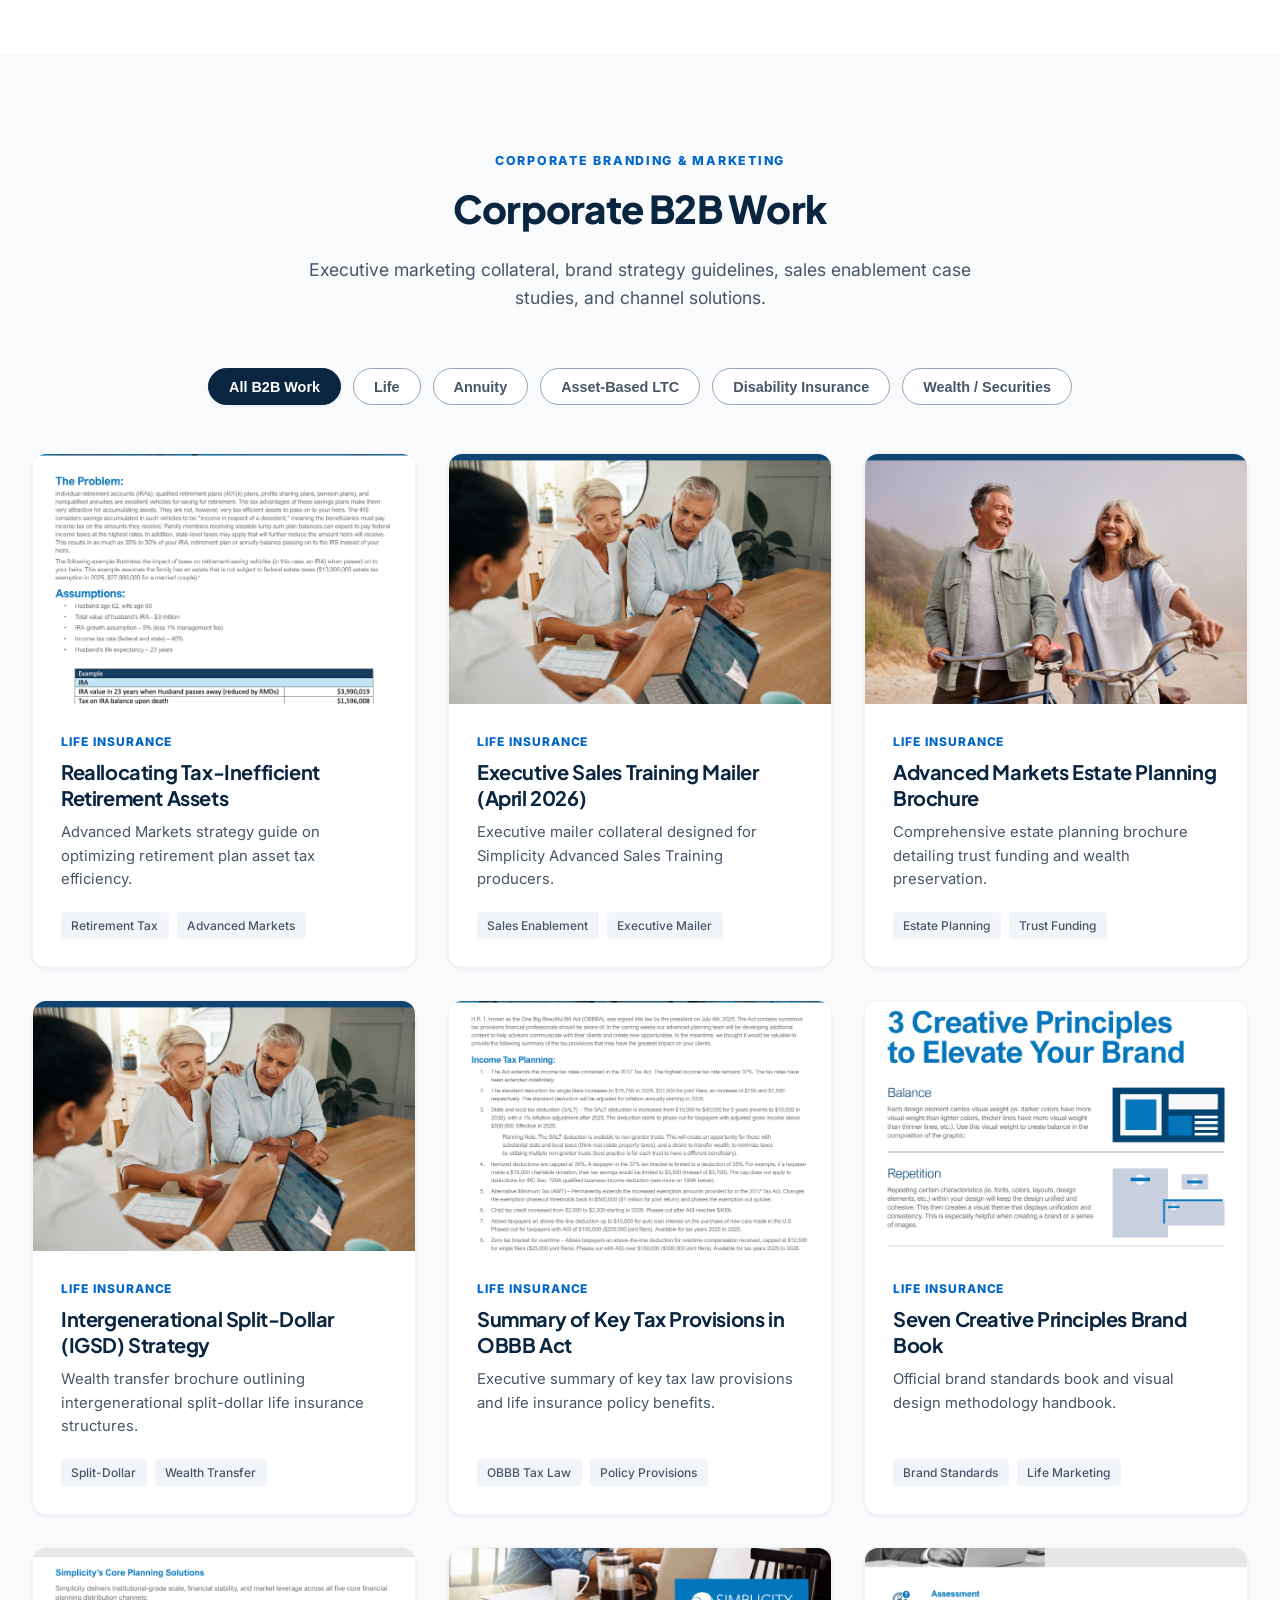
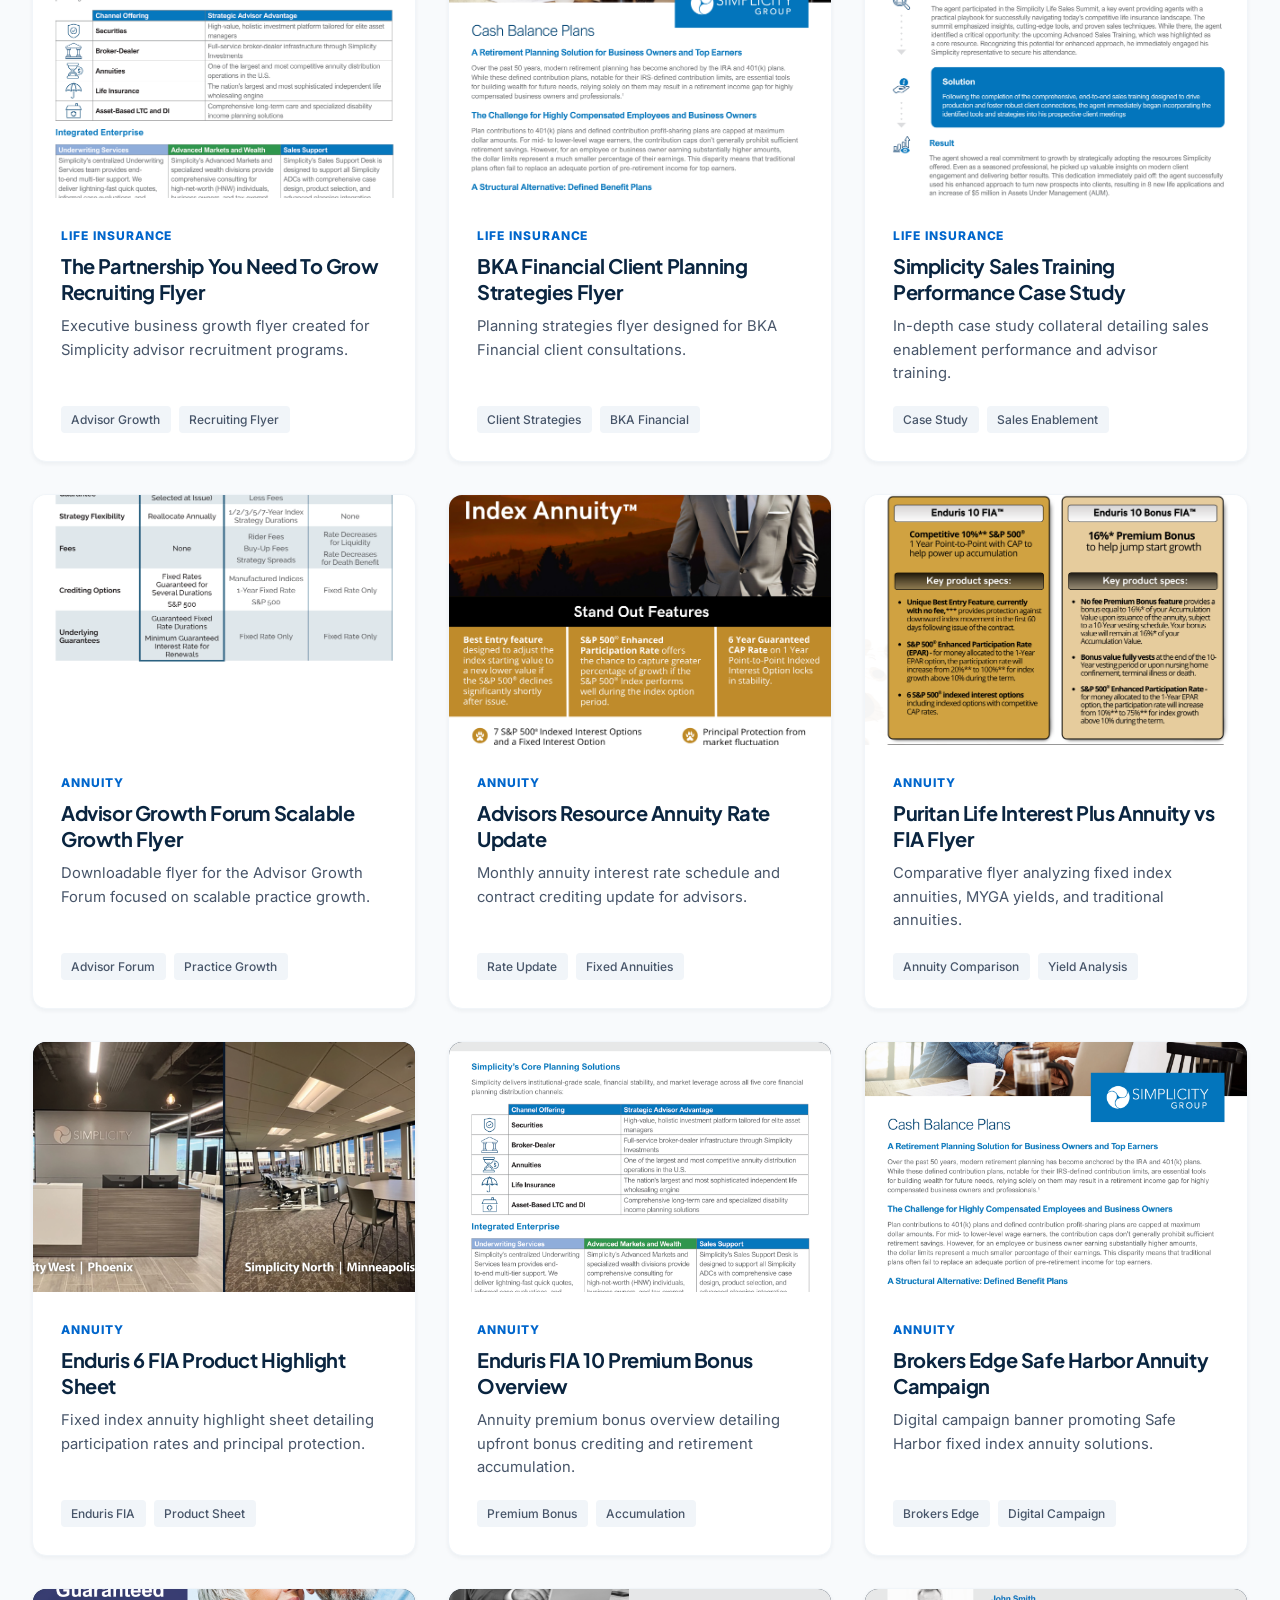
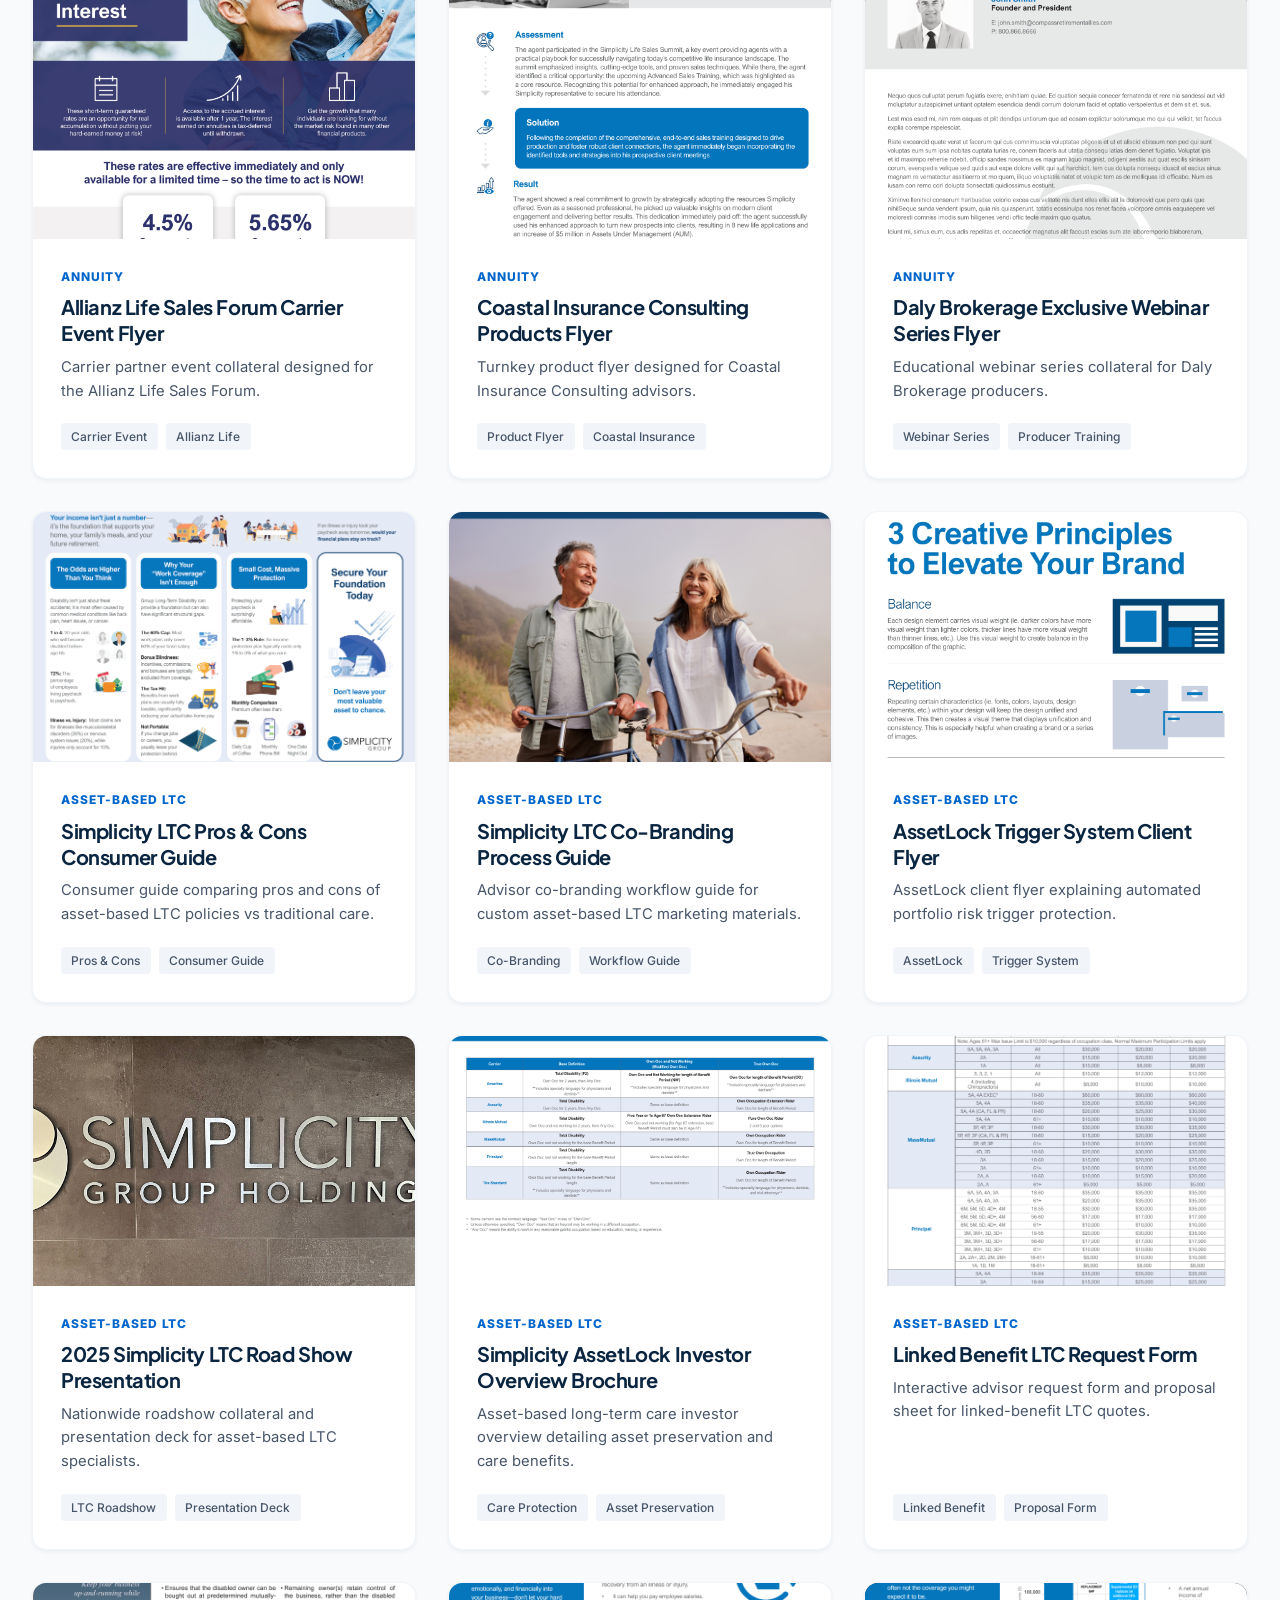
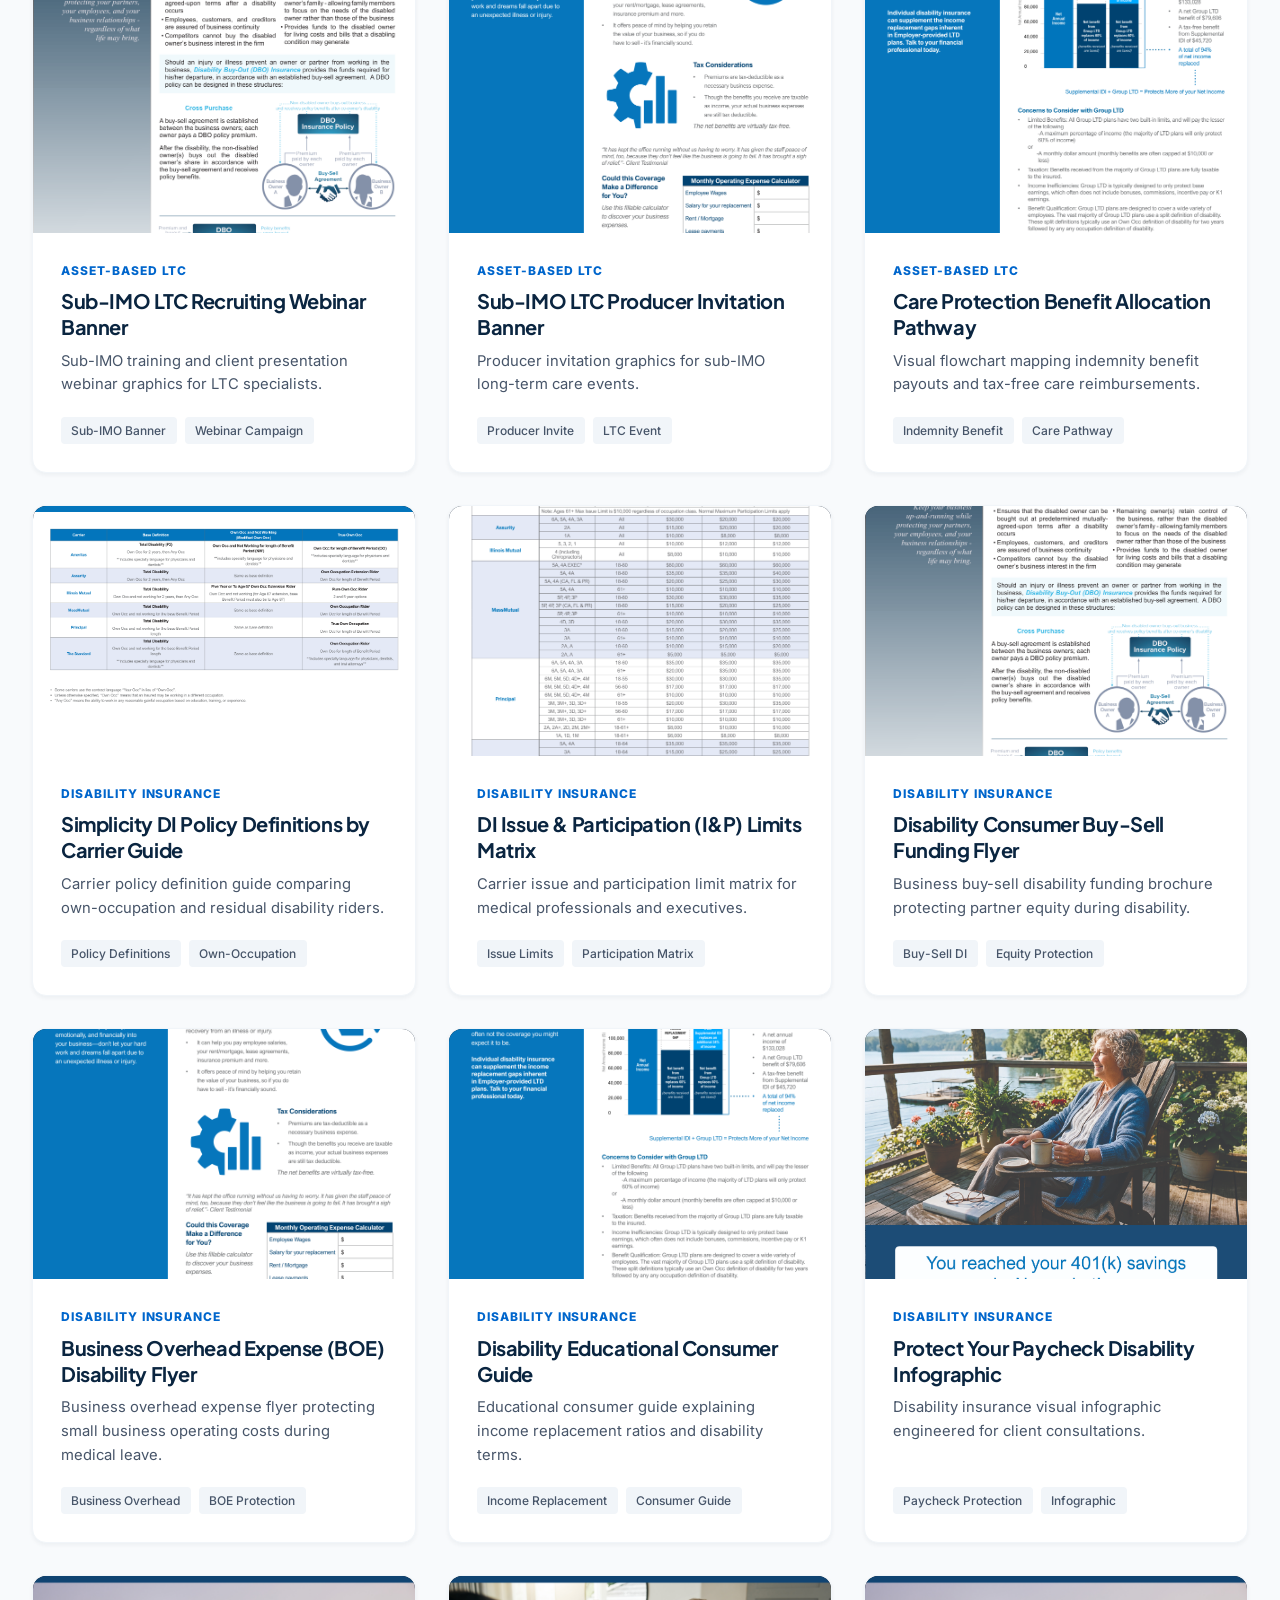
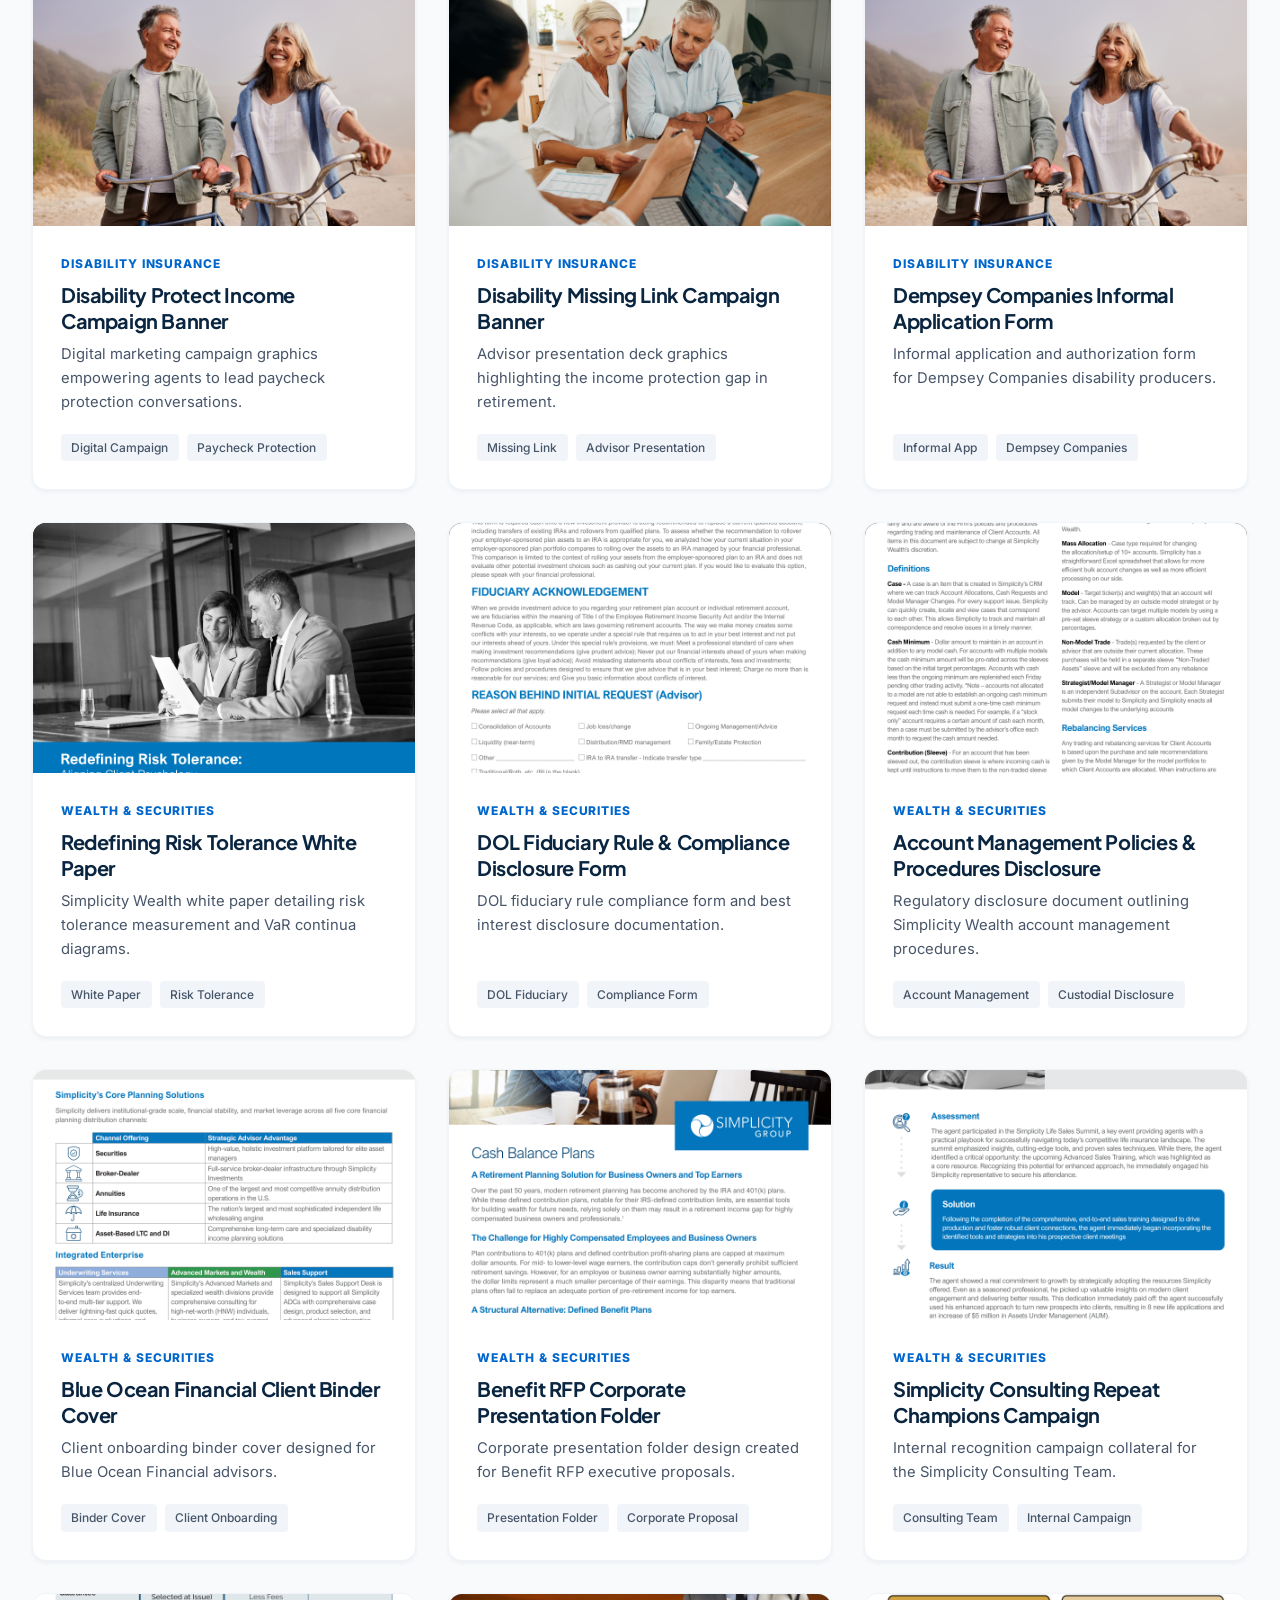
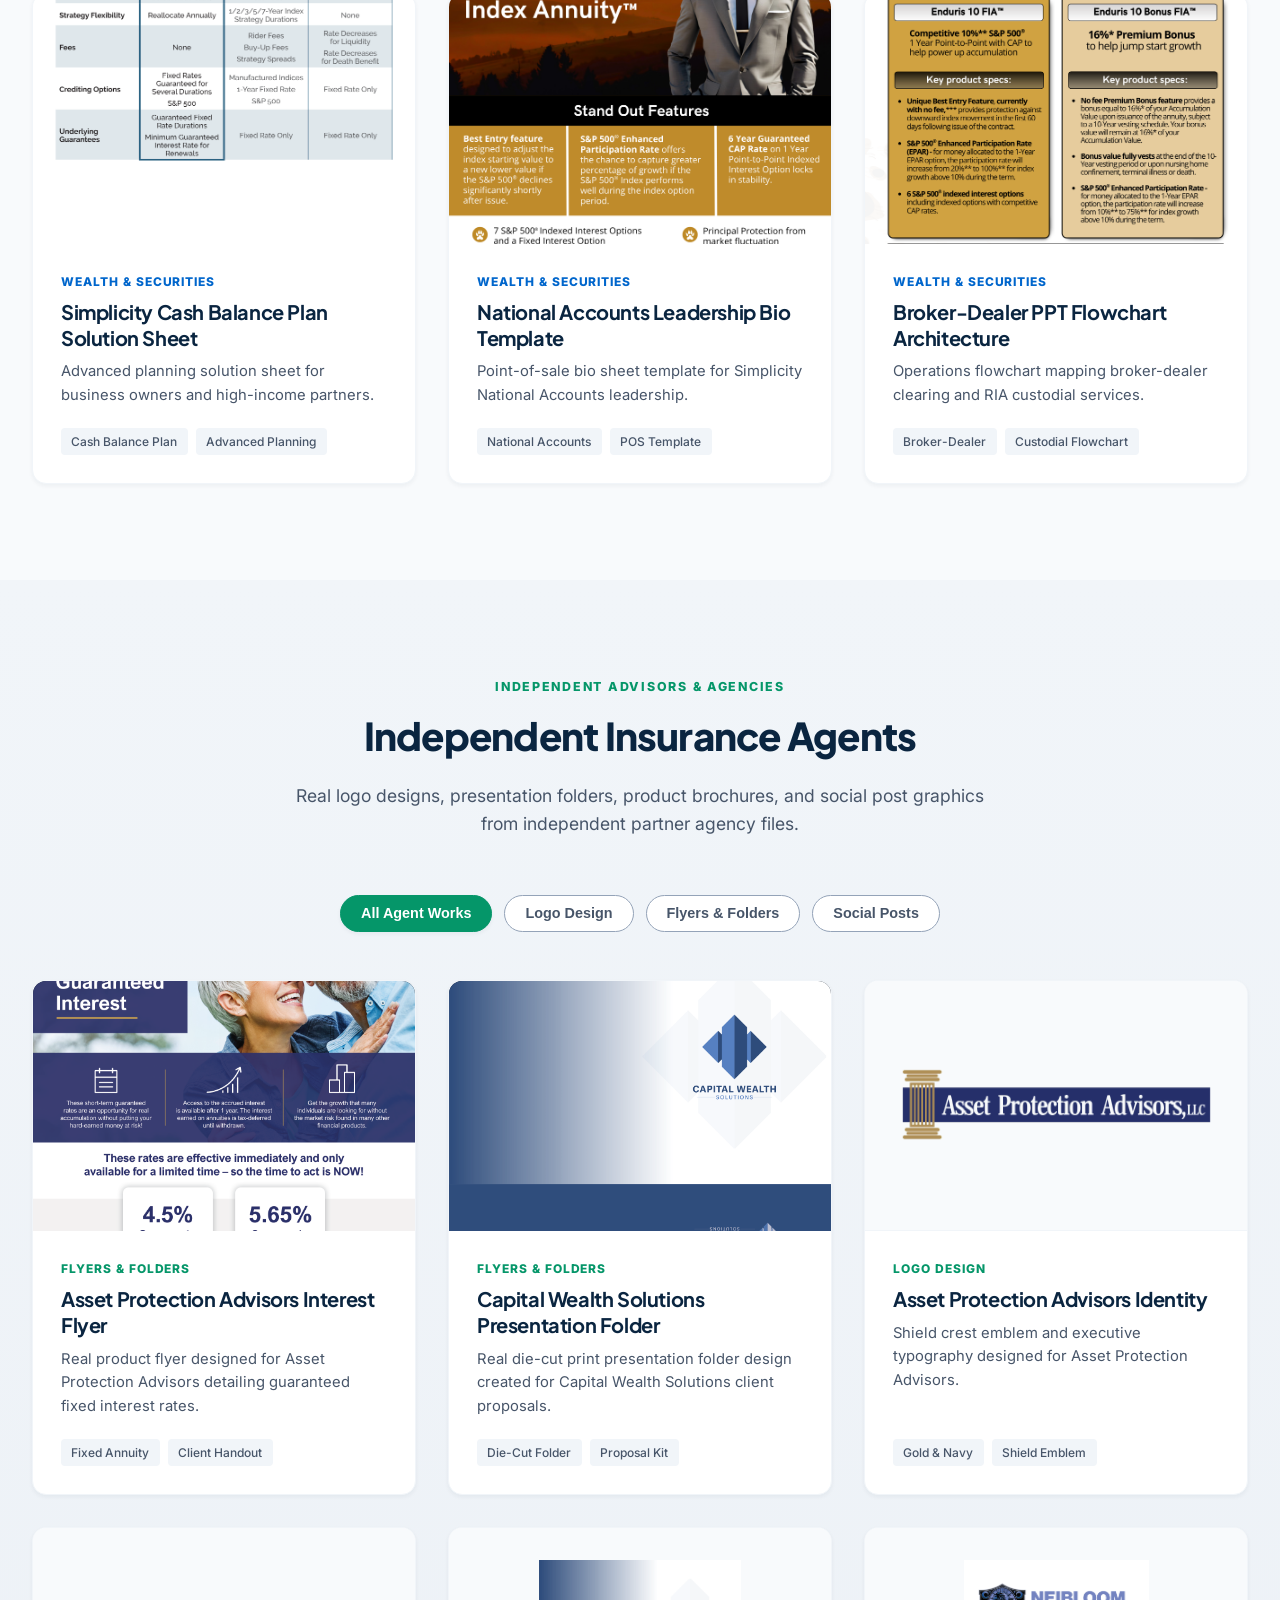
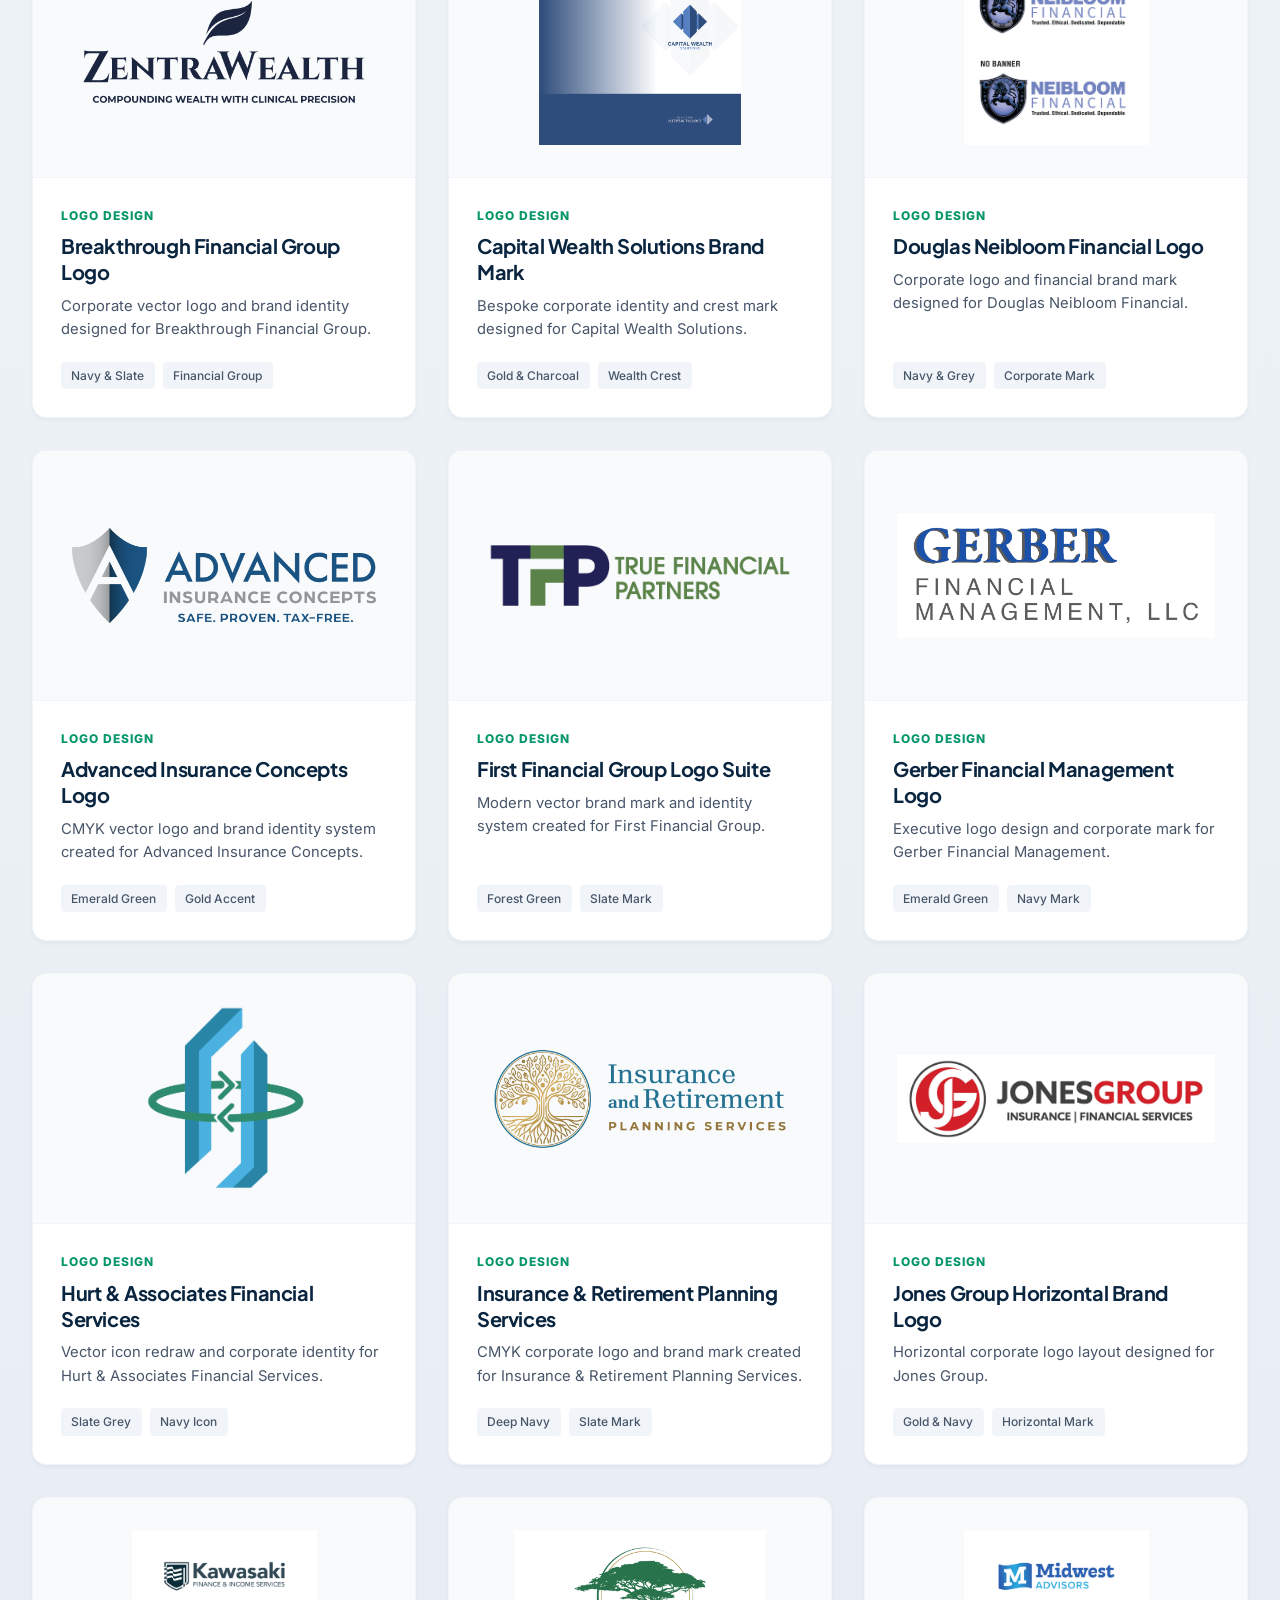
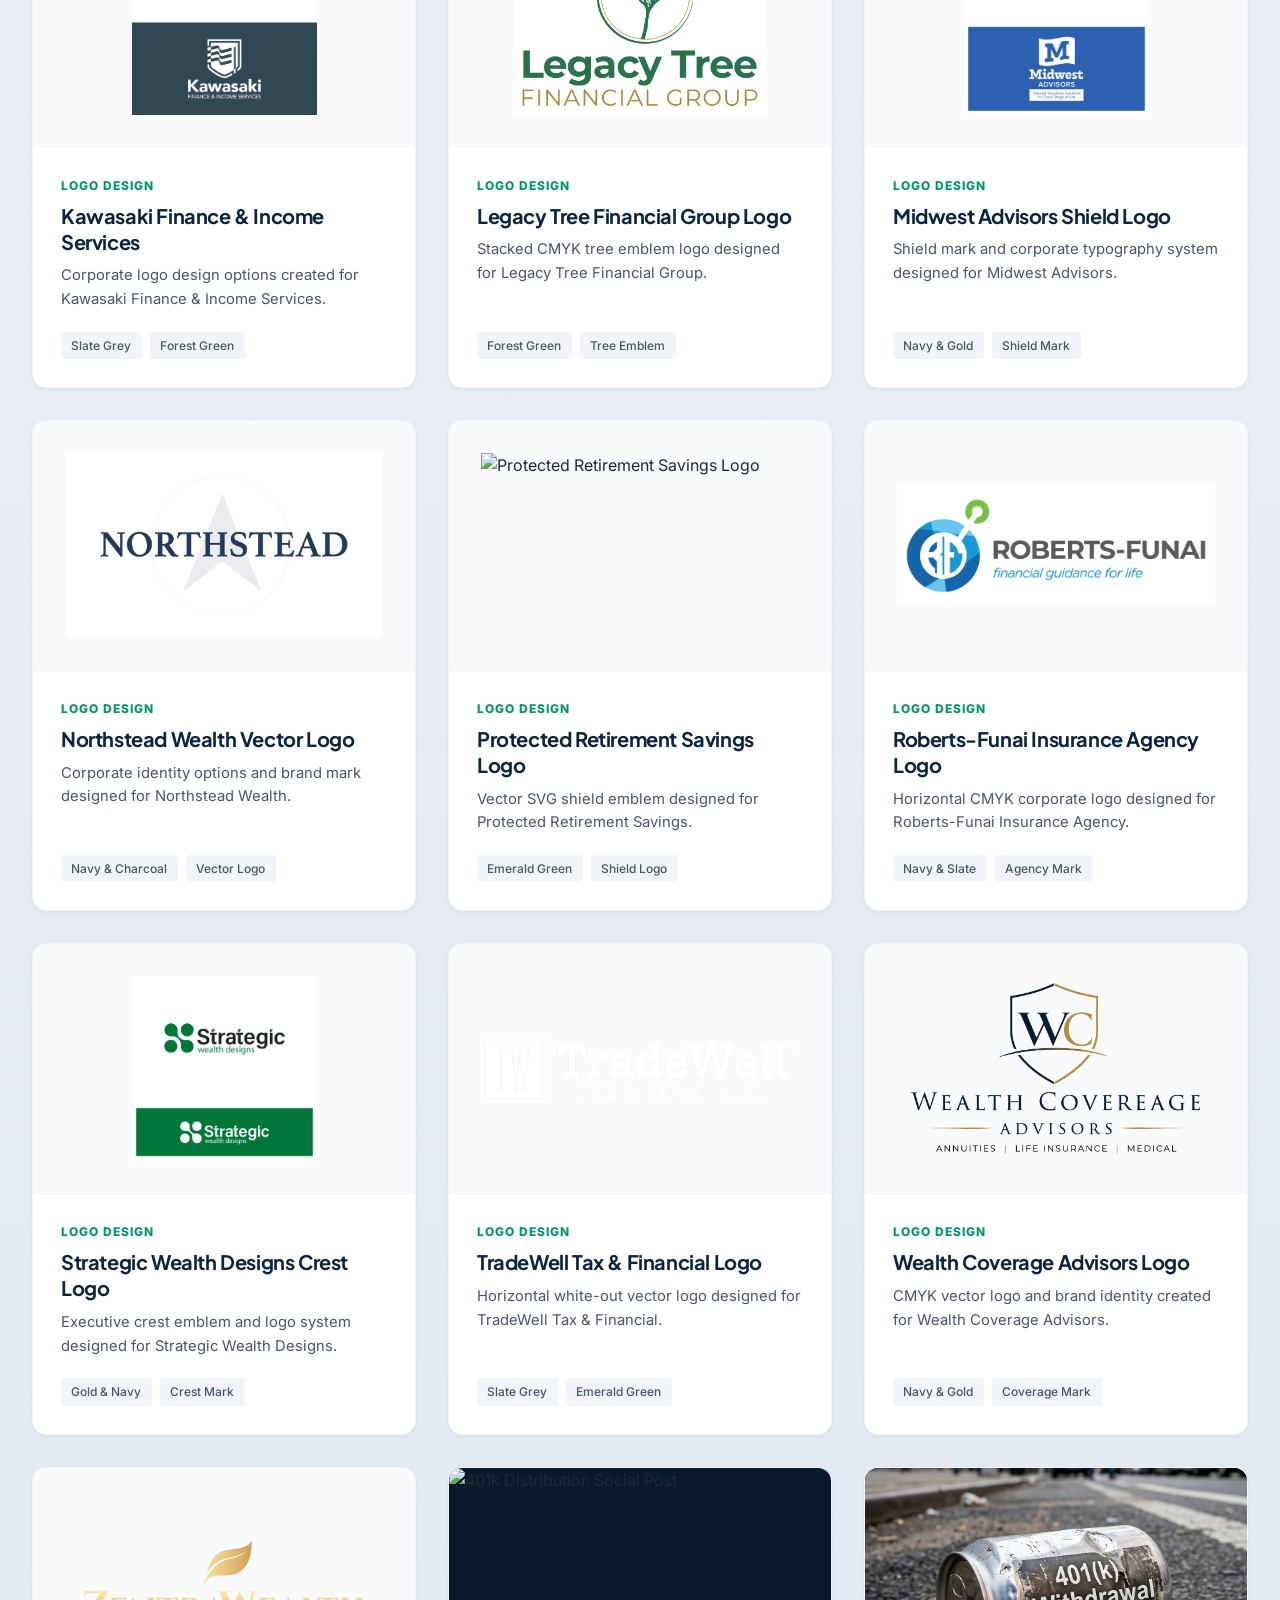
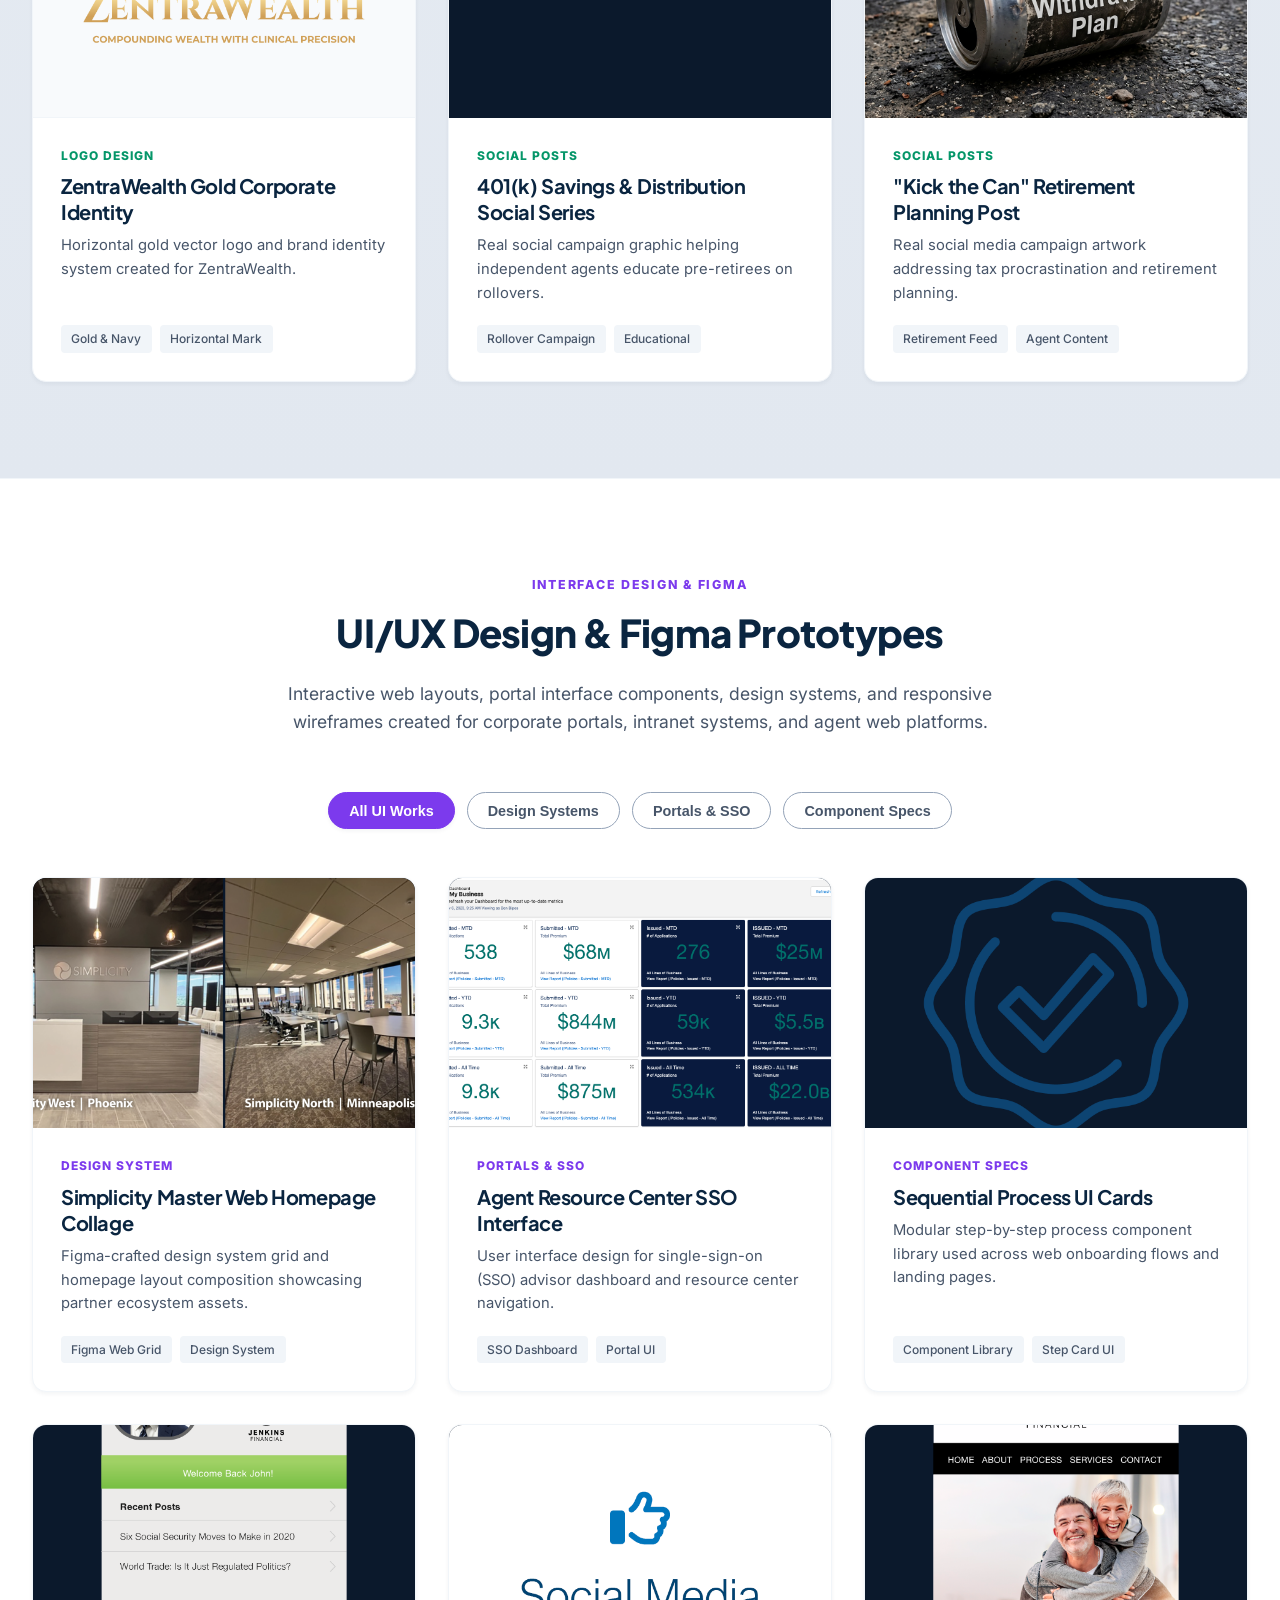
==== commit 4683205f: "Assign real high-resolution UI/UX design screenshots to all UI section cards" ====
--- a/index.html
+++ b/index.html
@@ -1471,7 +1471,7 @@
         <!-- UI Item 1 -->
         <article class="portfolio-card ui-card" data-ui-category="system" data-id="ui-home-collage">
           <div class="card-media">
-            <img src="assets/Simplicity-Home-Page-Image-Collage.png" alt="Simplicity Homepage UI Design System">
+            <img src="assets/ui_unique/ui-home-collage.png" alt="Simplicity Homepage UI Design System">
             <div class="media-overlay">
               <button class="view-btn">View Full Piece</button>
             </div>
@@ -1490,7 +1490,7 @@
         <!-- UI Item 2 -->
         <article class="portfolio-card ui-card" data-ui-category="portal" data-id="ui-portal-sso">
           <div class="card-media">
-            <img src="assets/Simplicity-Broker-Dealer-Step-3.png" alt="Agent Center SSO Dashboard">
+            <img src="assets/ui_unique/ui-portal-sso.png" alt="Agent Center SSO Dashboard">
             <div class="media-overlay">
               <button class="view-btn">View Full Piece</button>
             </div>
@@ -1509,7 +1509,7 @@
         <!-- UI Item 3 -->
         <article class="portfolio-card ui-card" data-ui-category="components" data-id="ui-step-cards">
           <div class="card-media">
-            <img src="assets/Simplicity-Broker-Dealer-Step-1.png" alt="Process Workflow UI Component">
+            <img src="assets/ui_unique/ui-step-cards.png" alt="Process Workflow UI Component">
             <div class="media-overlay">
               <button class="view-btn">View Full Piece</button>
             </div>
@@ -1526,20 +1526,20 @@
         </article>
 
         <!-- UI Item 4 -->
-        <article class="portfolio-card ui-card" data-ui-category="portal" data-id="ui-summit-dashboard">
-          <div class="card-media">
-            <img src="assets/Simplicity Group Holdings Summit Office.jpg" alt="Executive Portal Header">
+                <article class="portfolio-card ui-card" data-ui-category="portal" data-id="ui-summit-dashboard">
+          <div class="card-media">
+            <img src="assets/ui_unique/ui-summit-dashboard.png" alt="AssetLock Real-Time Portfolio Monitoring UI">
             <div class="media-overlay">
               <button class="view-btn">View Full Piece</button>
             </div>
           </div>
           <div class="card-body">
             <span class="card-category ui-cat-tag">Portals & SSO</span>
-            <h3 class="card-title">Executive Summit Portal & Office Suite</h3>
-            <p class="card-desc">High-resolution hero header layout and imagery architecture for executive intranet applications.</p>
-            <div class="card-tags">
-              <span>Executive Intranet</span>
-              <span>Header Layout</span>
+            <h3 class="card-title">AssetLock Real-Time Portfolio Monitoring UI</h3>
+            <p class="card-desc">Interactive dashboard user interface designed for advisors and clients to monitor real-time portfolio thresholds, account balances, and security alerts.</p>
+            <div class="card-tags">
+              <span>Portfolio Dashboard</span>
+              <span>App Interface</span>
             </div>
           </div>
         </article>
@@ -1547,7 +1547,7 @@
         <!-- UI Item 5 -->
         <article class="portfolio-card ui-card" data-ui-category="components" data-id="ui-icon-system">
           <div class="card-media">
-            <img src="assets/Advanced-Planning-Icon.png" alt="Advanced Planning Icon UI Component">
+            <img src="assets/ui_unique/ui-icon-system.png" alt="Advanced Planning Icon UI Component">
             <div class="media-overlay">
               <button class="view-btn">View Full Piece</button>
             </div>
@@ -1564,20 +1564,20 @@
         </article>
 
         <!-- UI Item 6 -->
-        <article class="portfolio-card ui-card" data-ui-category="system" data-id="ui-landing-system">
-          <div class="card-media">
-            <img src="assets/iStock-2148975941.jpg" alt="Executive Landing Page UI">
+                <article class="portfolio-card ui-card" data-ui-category="system" data-id="ui-landing-system">
+          <div class="card-media">
+            <img src="assets/ui_unique/ui-landing-system.png" alt="Jenkins Financial Advisor Web Layout UI">
             <div class="media-overlay">
               <button class="view-btn">View Full Piece</button>
             </div>
           </div>
           <div class="card-body">
             <span class="card-category ui-cat-tag">Design System</span>
-            <h3 class="card-title">Executive Compensation Landing Page UI</h3>
-            <p class="card-desc">Responsive web layout design for high-converting B2B financial marketing and lead capture.</p>
-            <div class="card-tags">
-              <span>Landing Page</span>
-              <span>Lead Generation</span>
+            <h3 class="card-title">Jenkins Financial Advisor Web Layout UI</h3>
+            <p class="card-desc">Responsive web interface design for high-converting financial advisor marketing, services overview, and lead capture.</p>
+            <div class="card-tags">
+              <span>Web Interface</span>
+              <span>Advisor Site</span>
             </div>
           </div>
         </article>
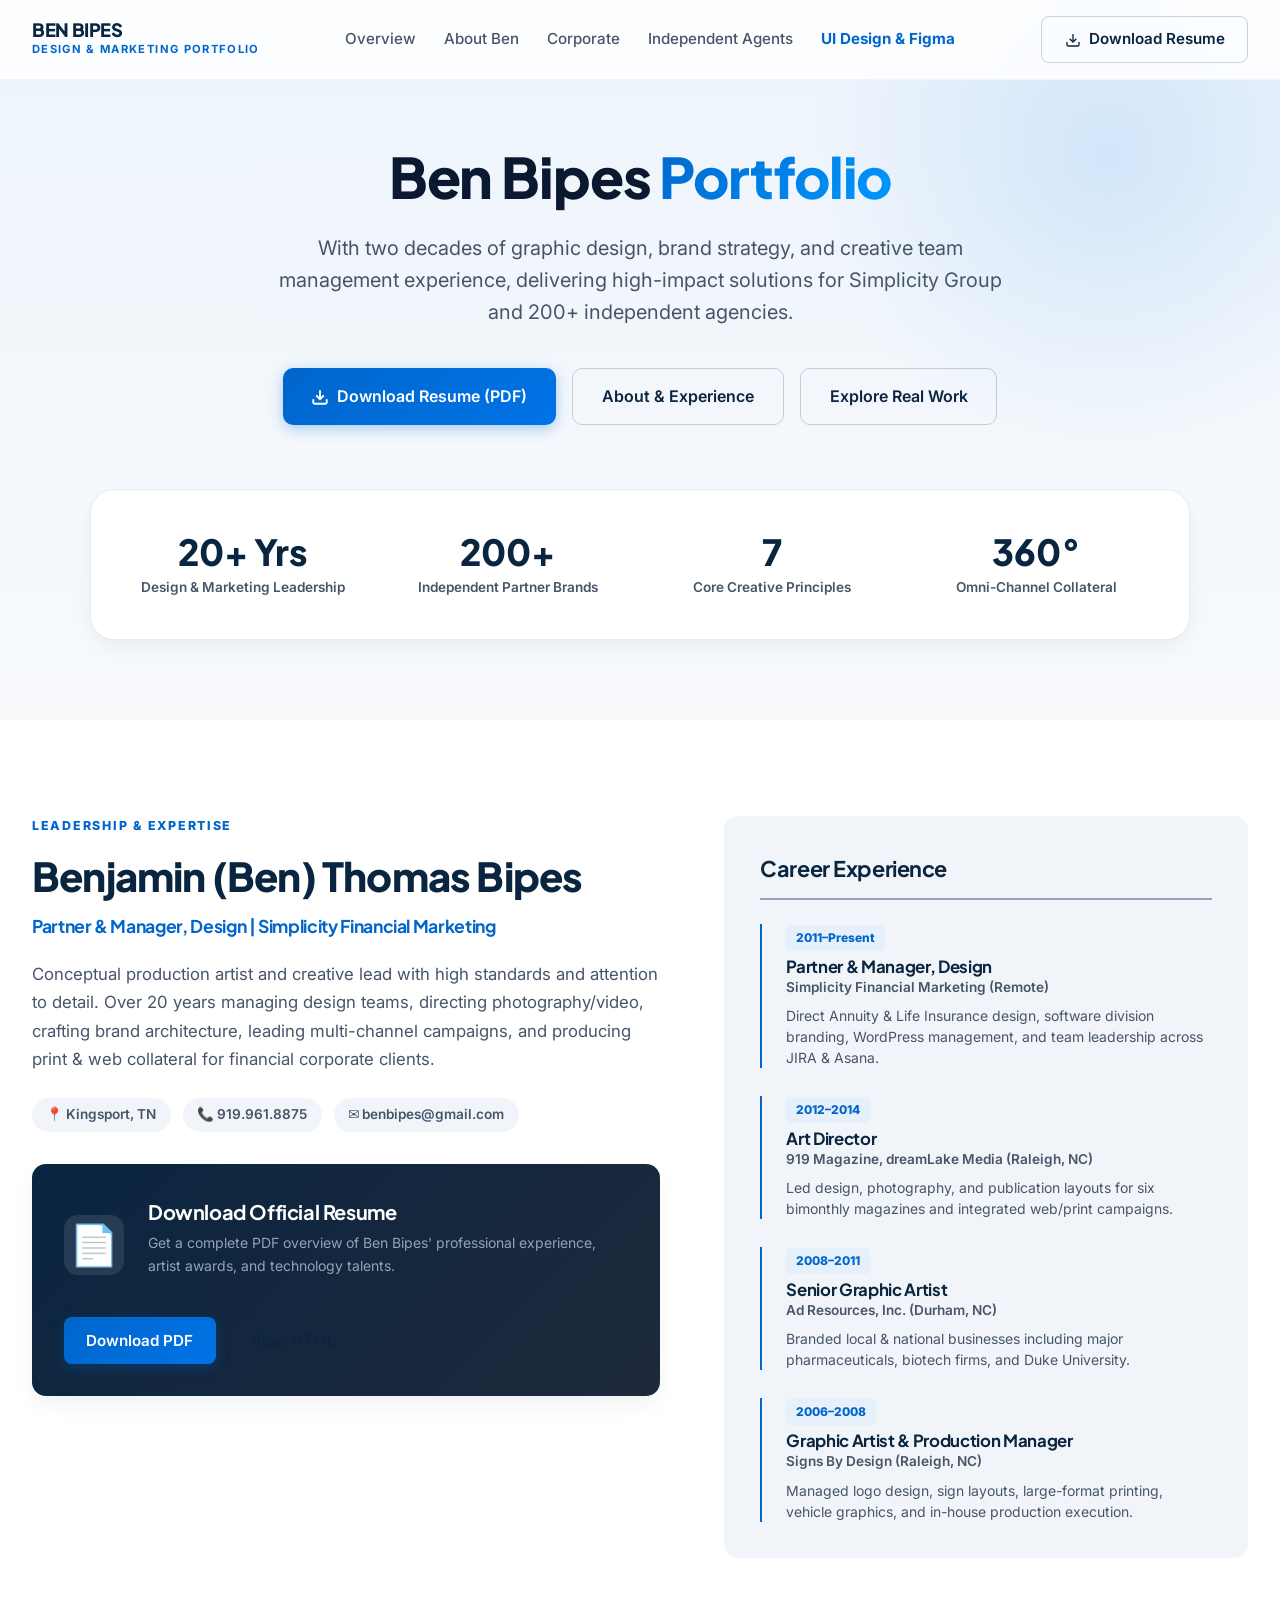
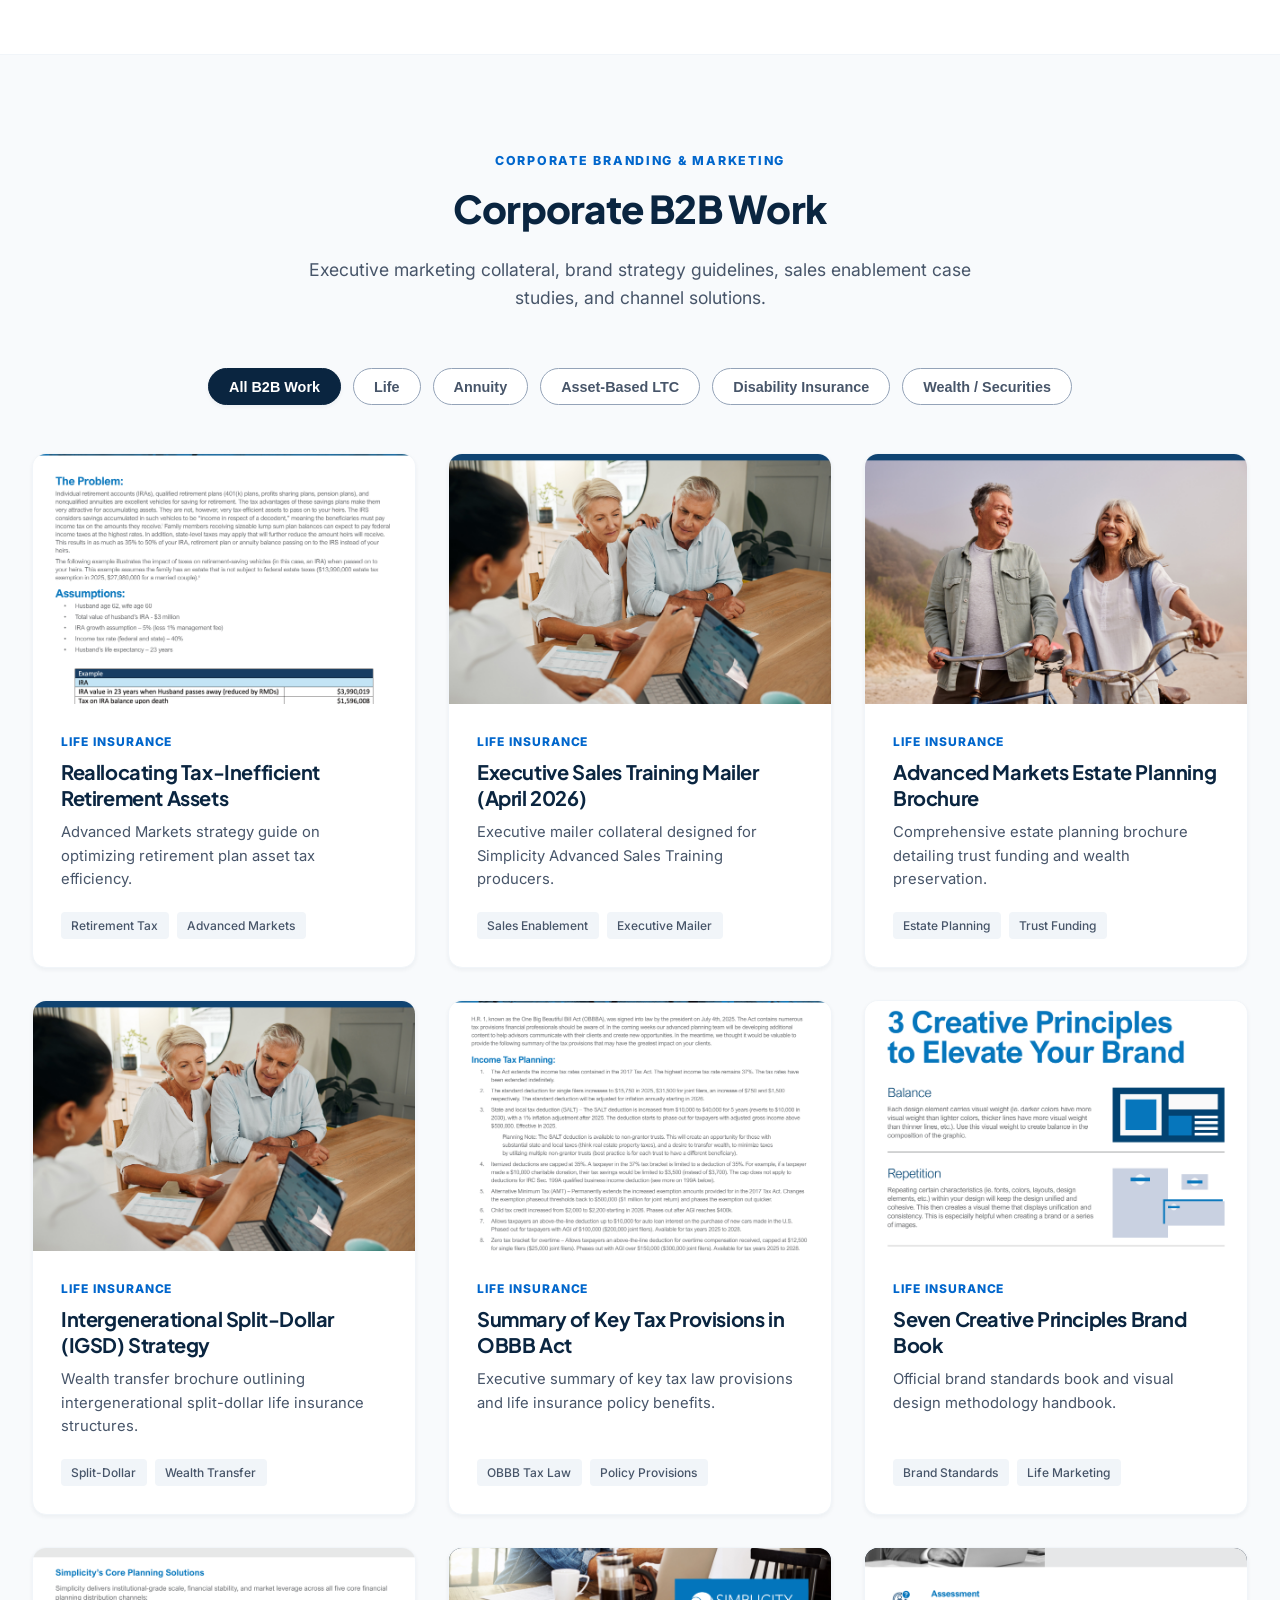
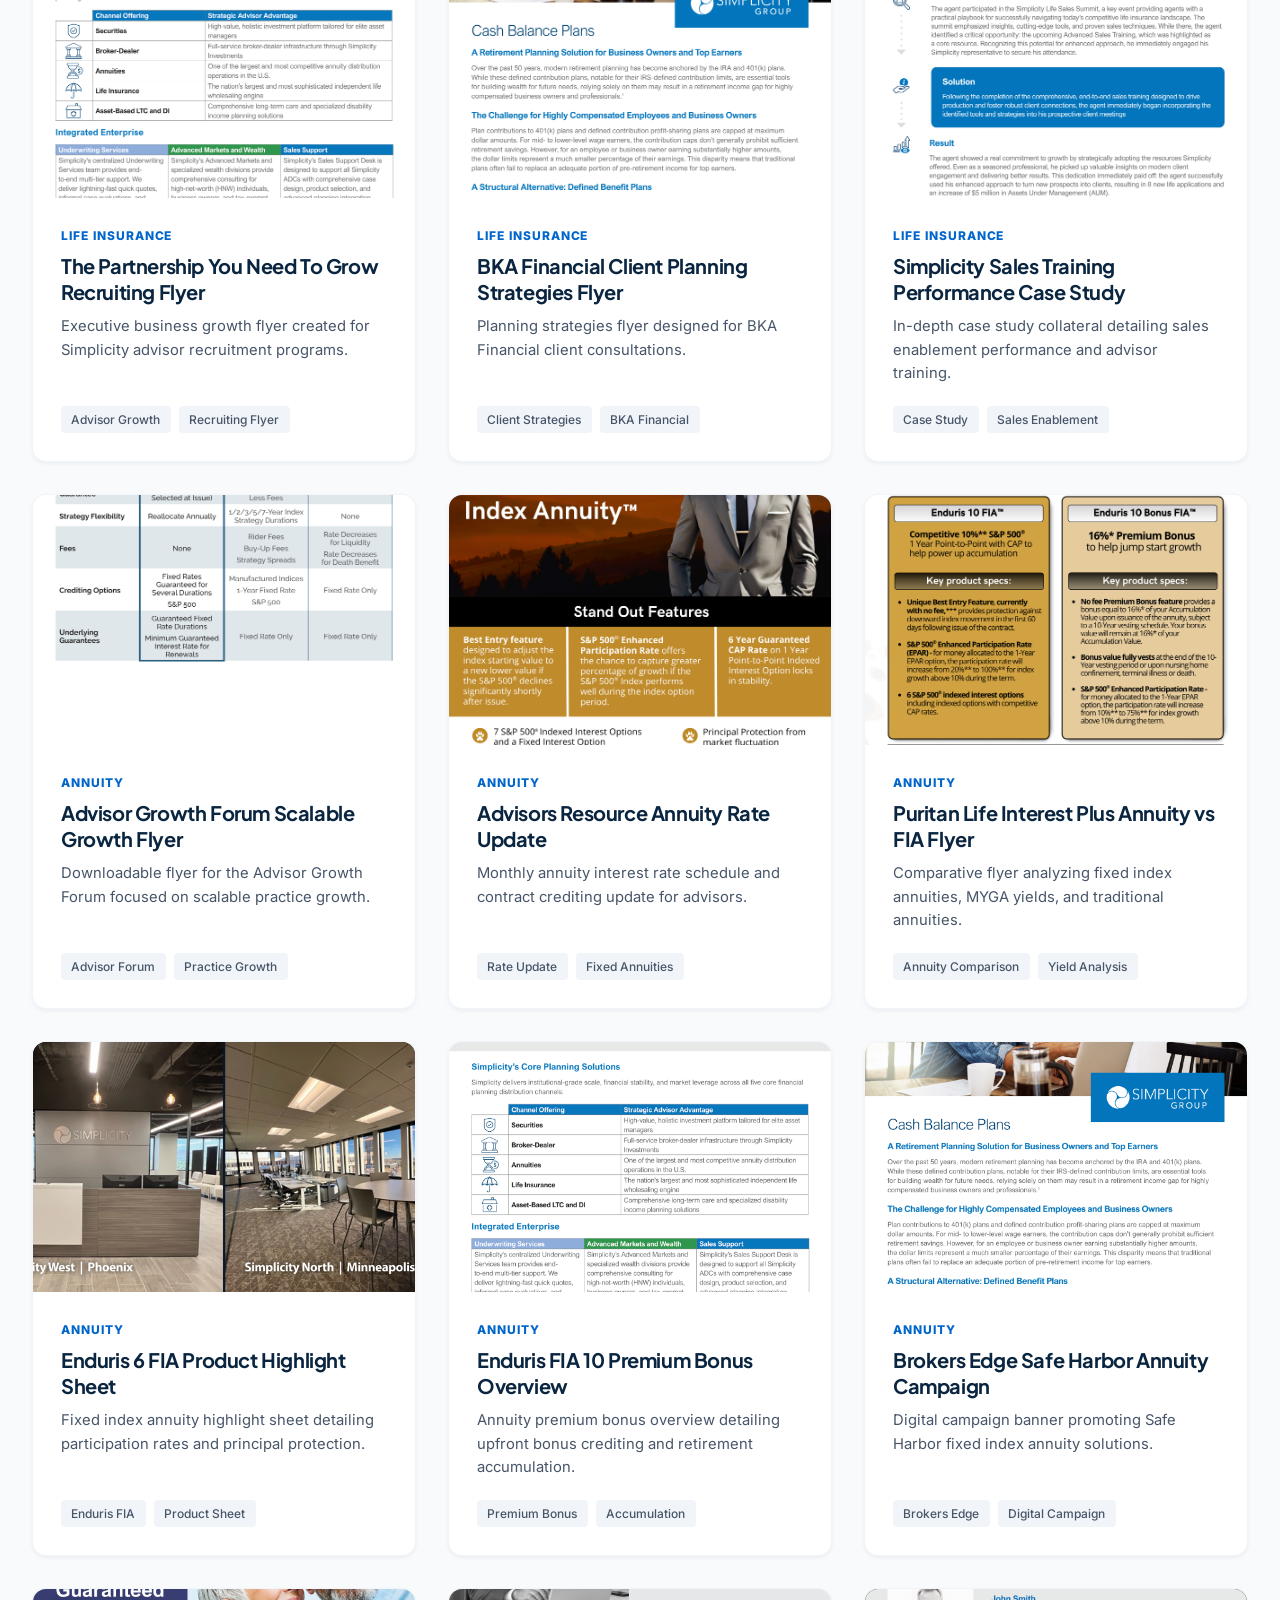
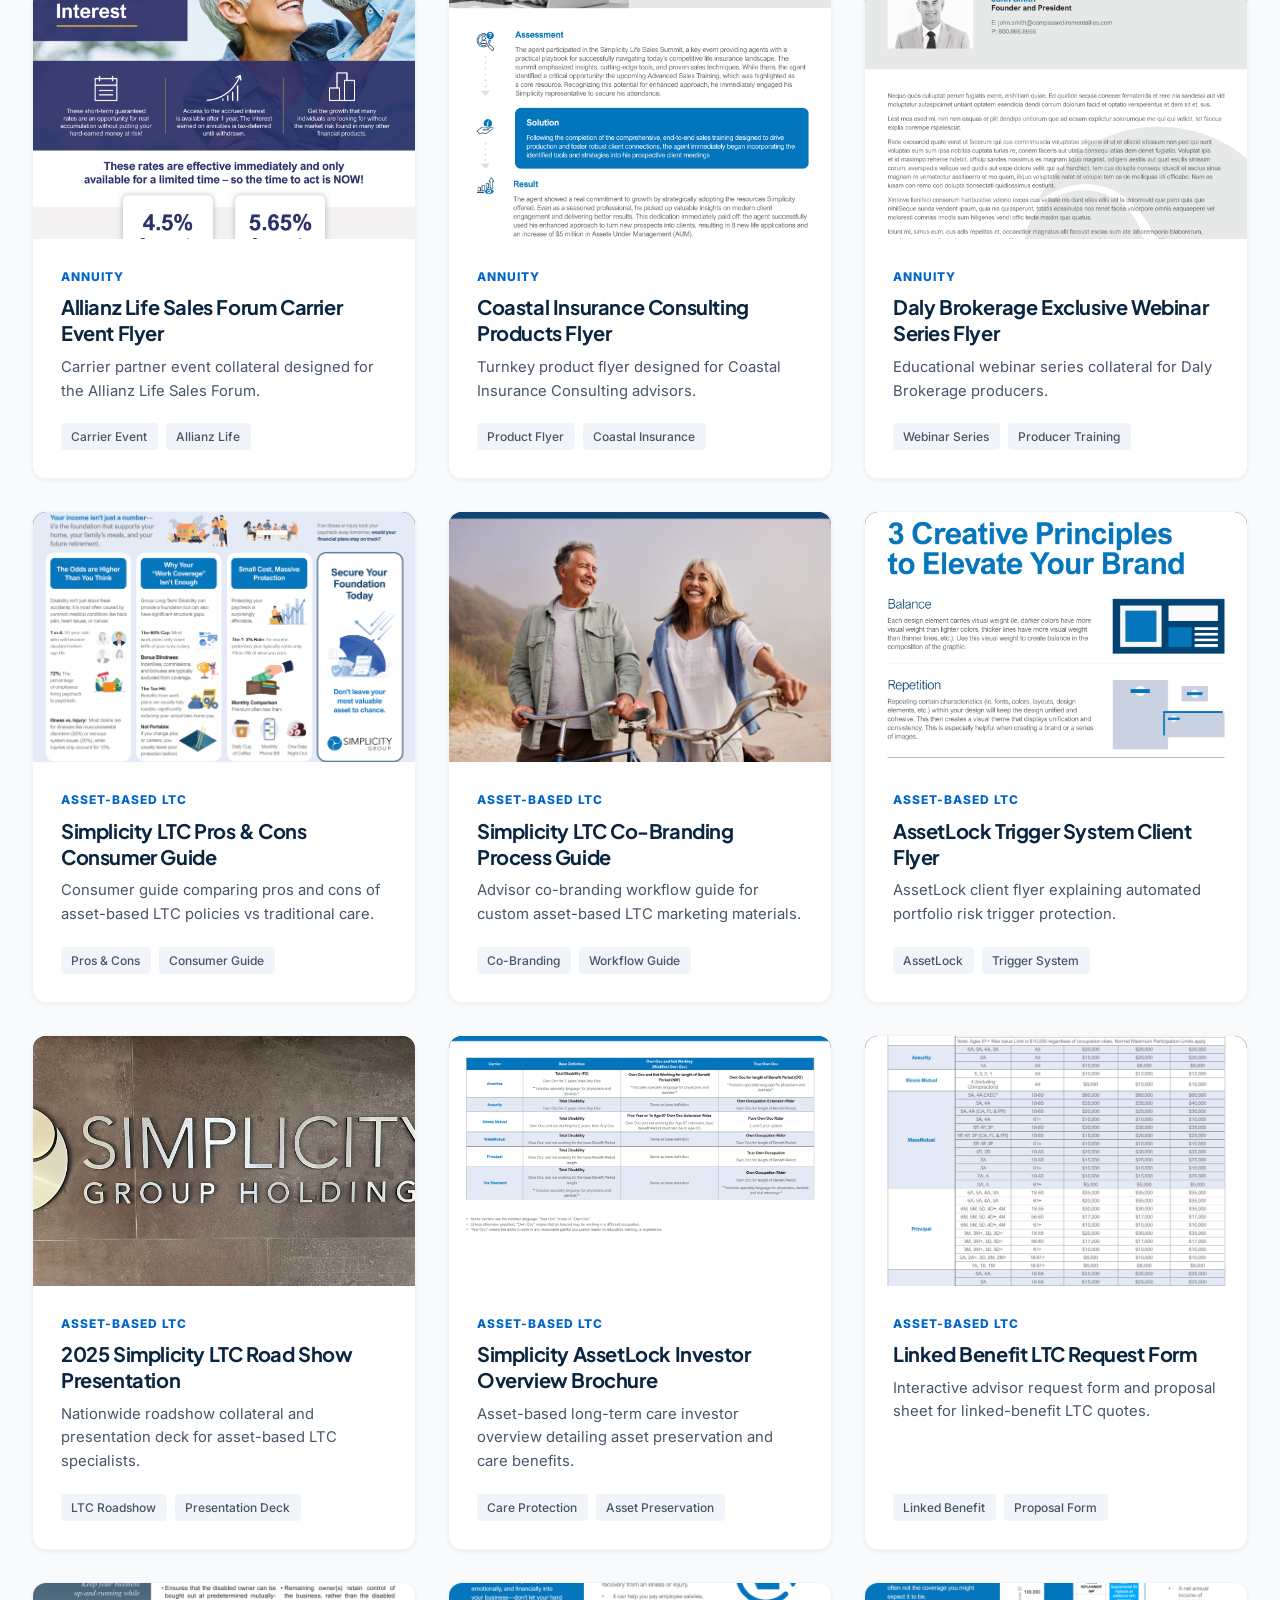
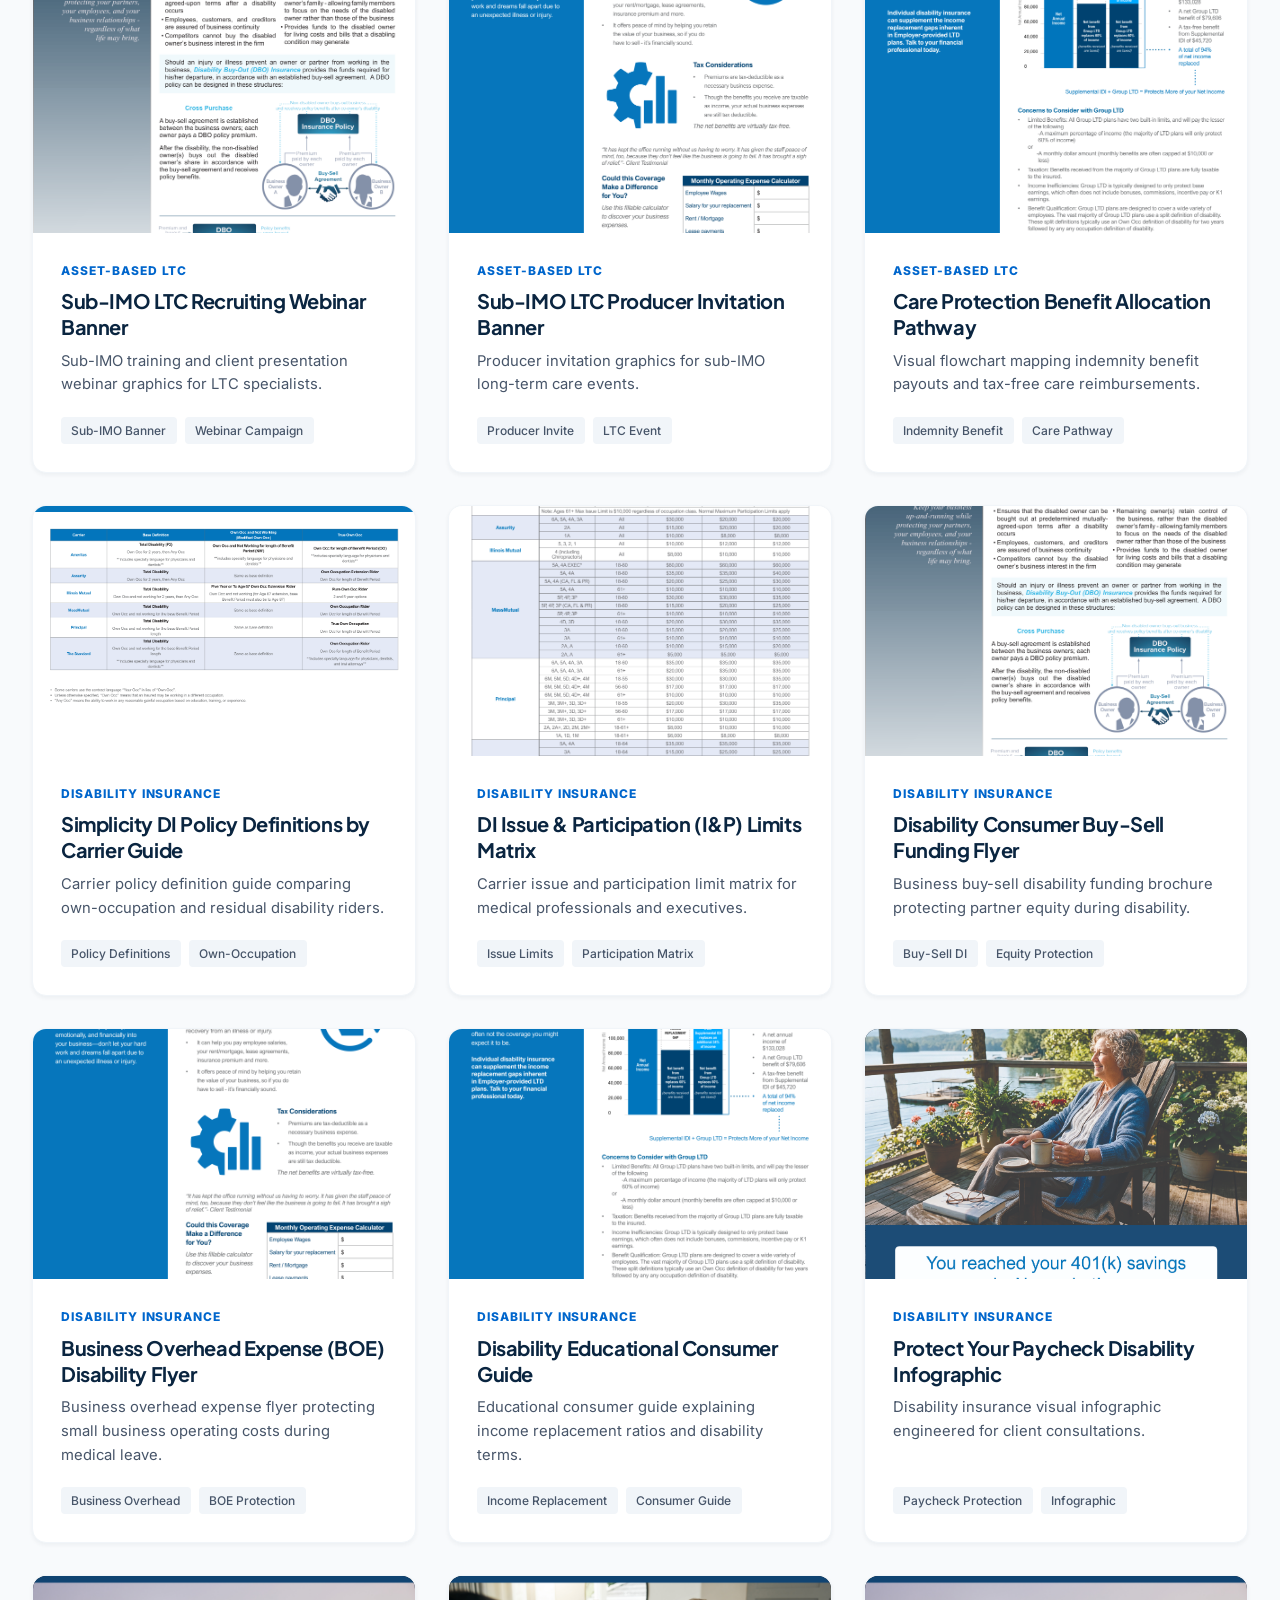
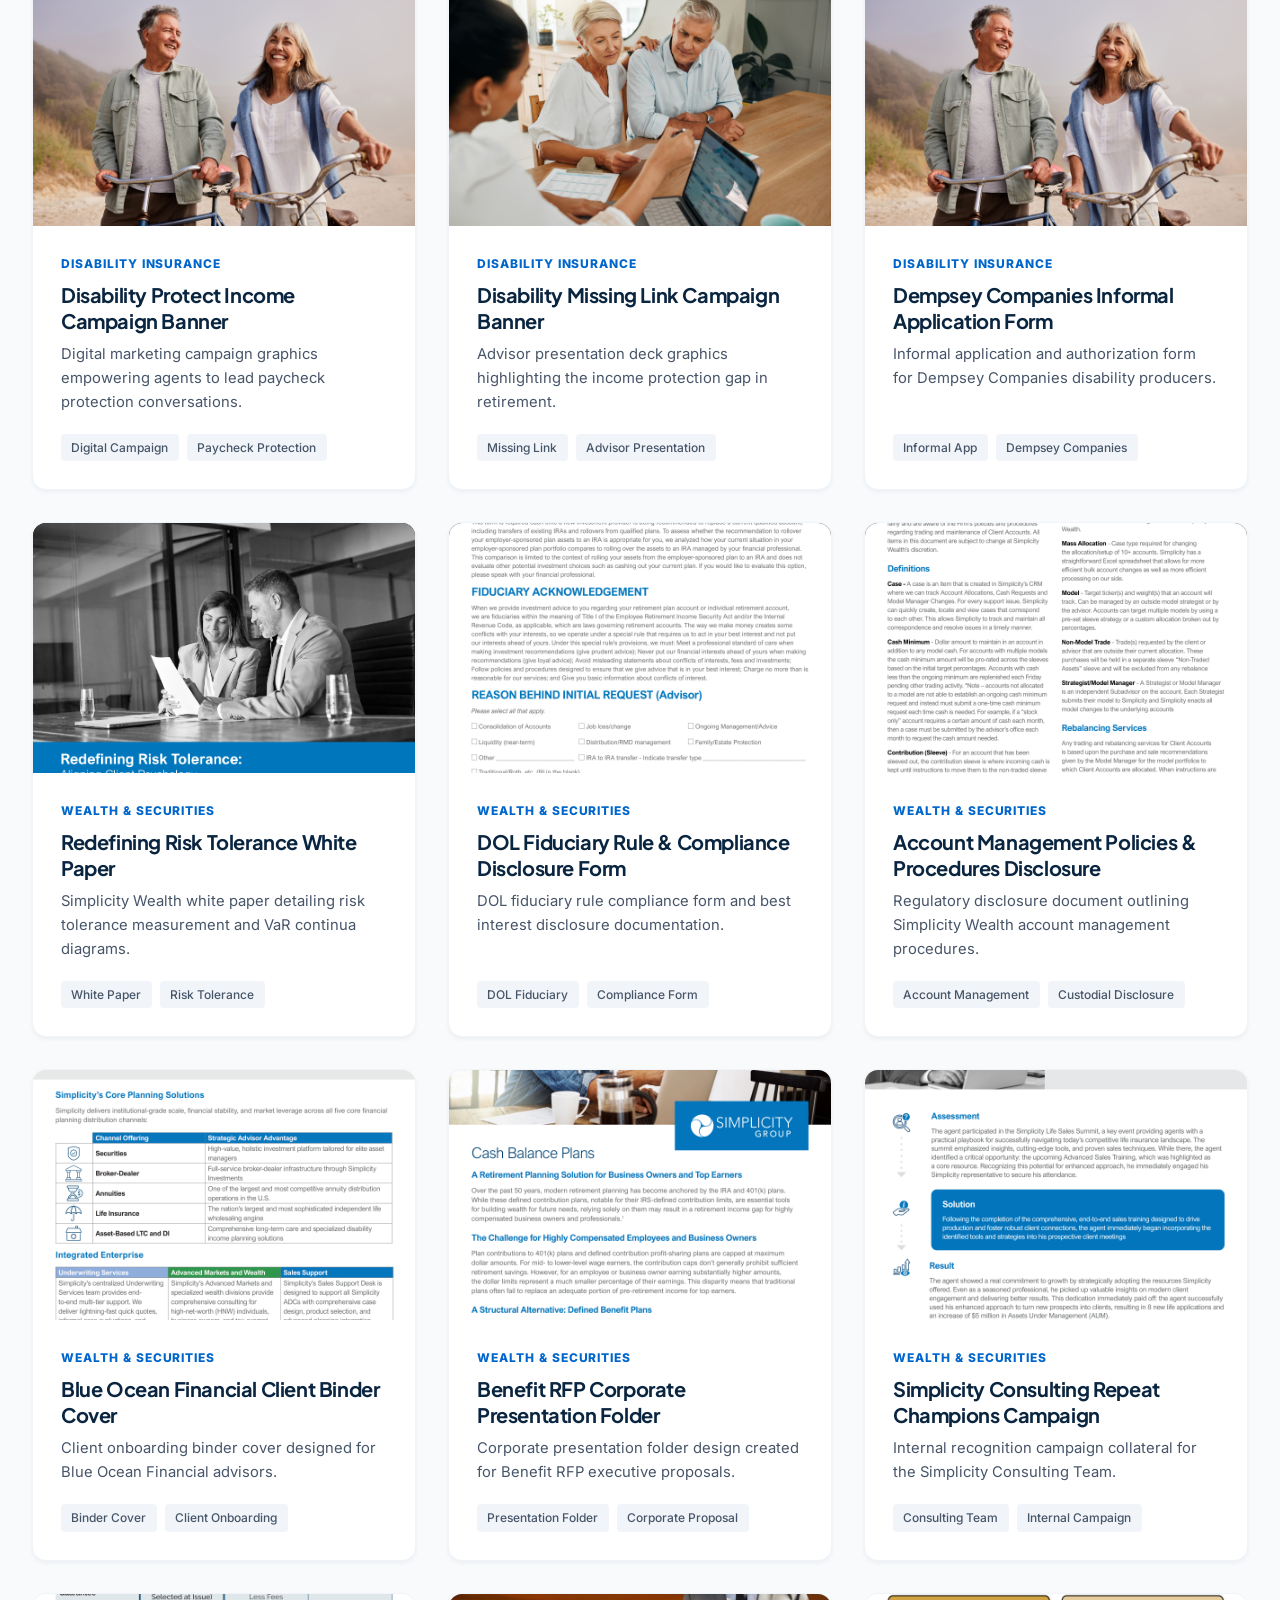
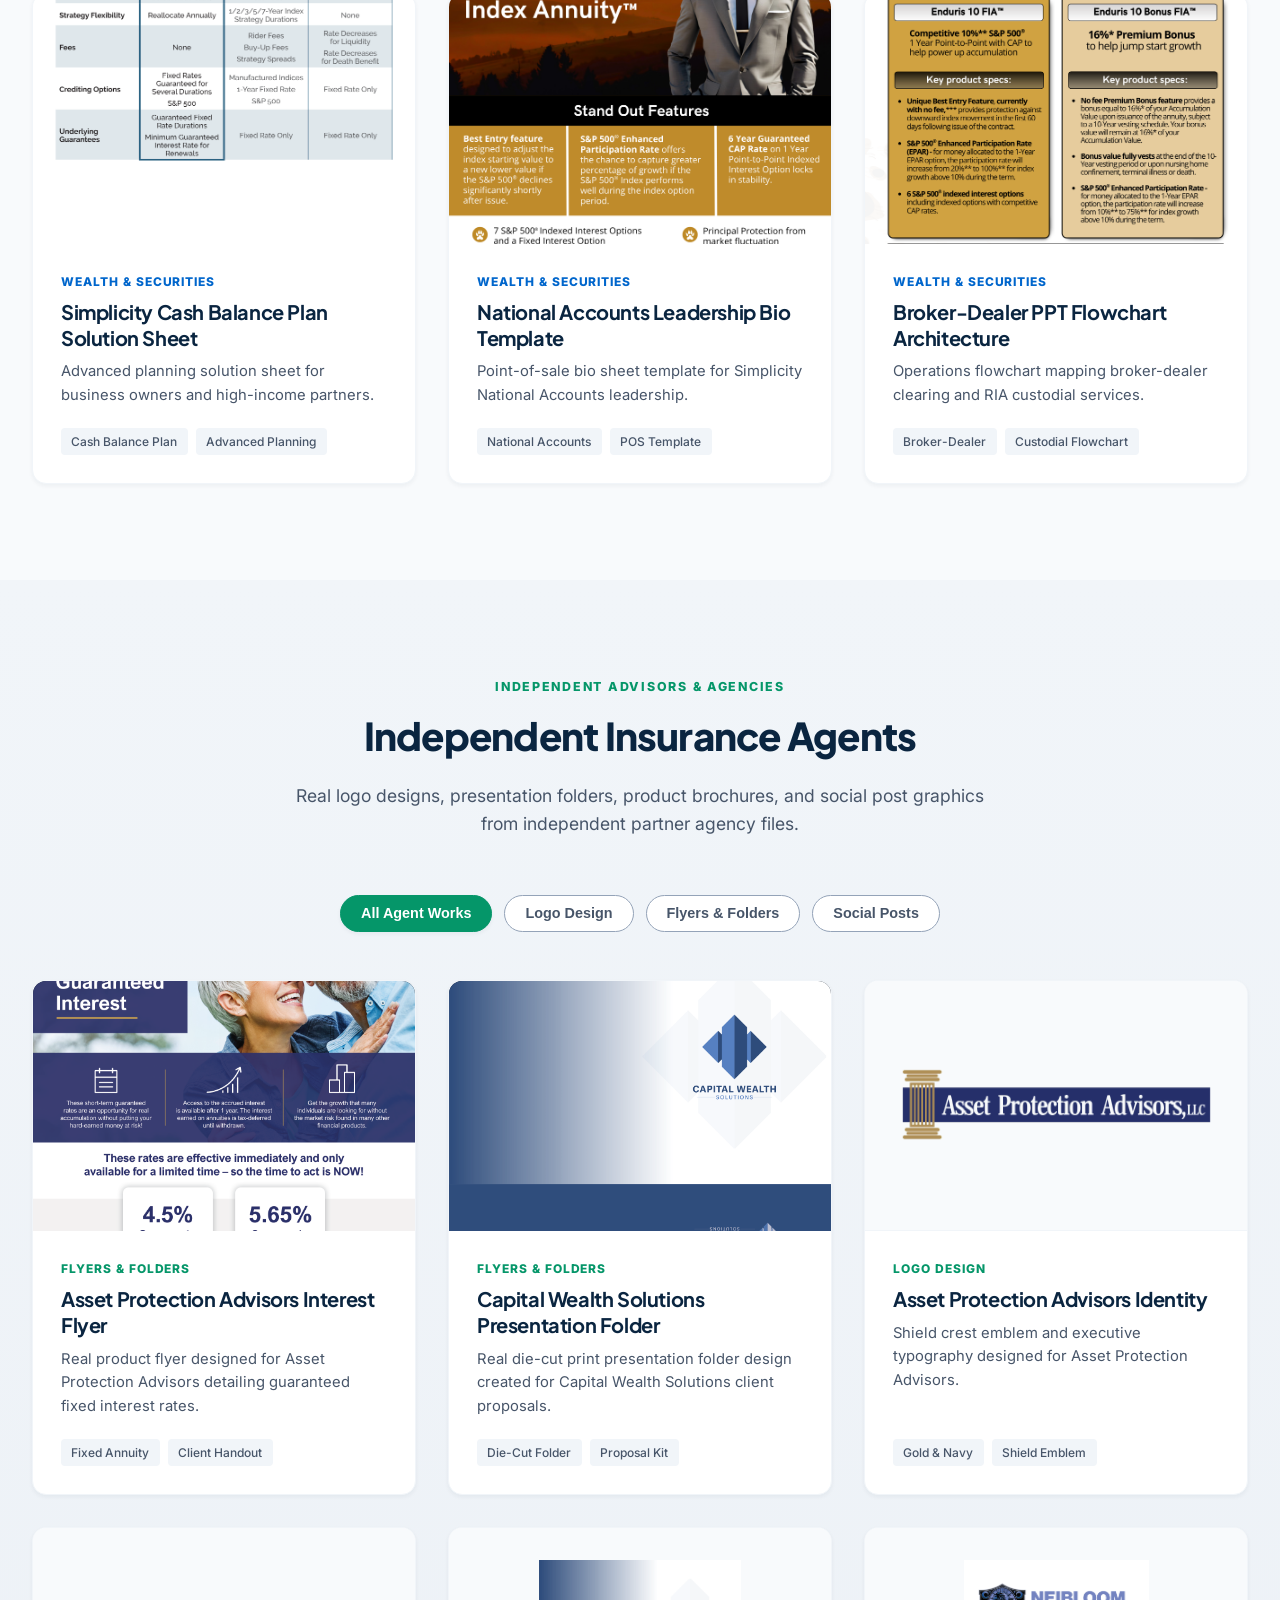
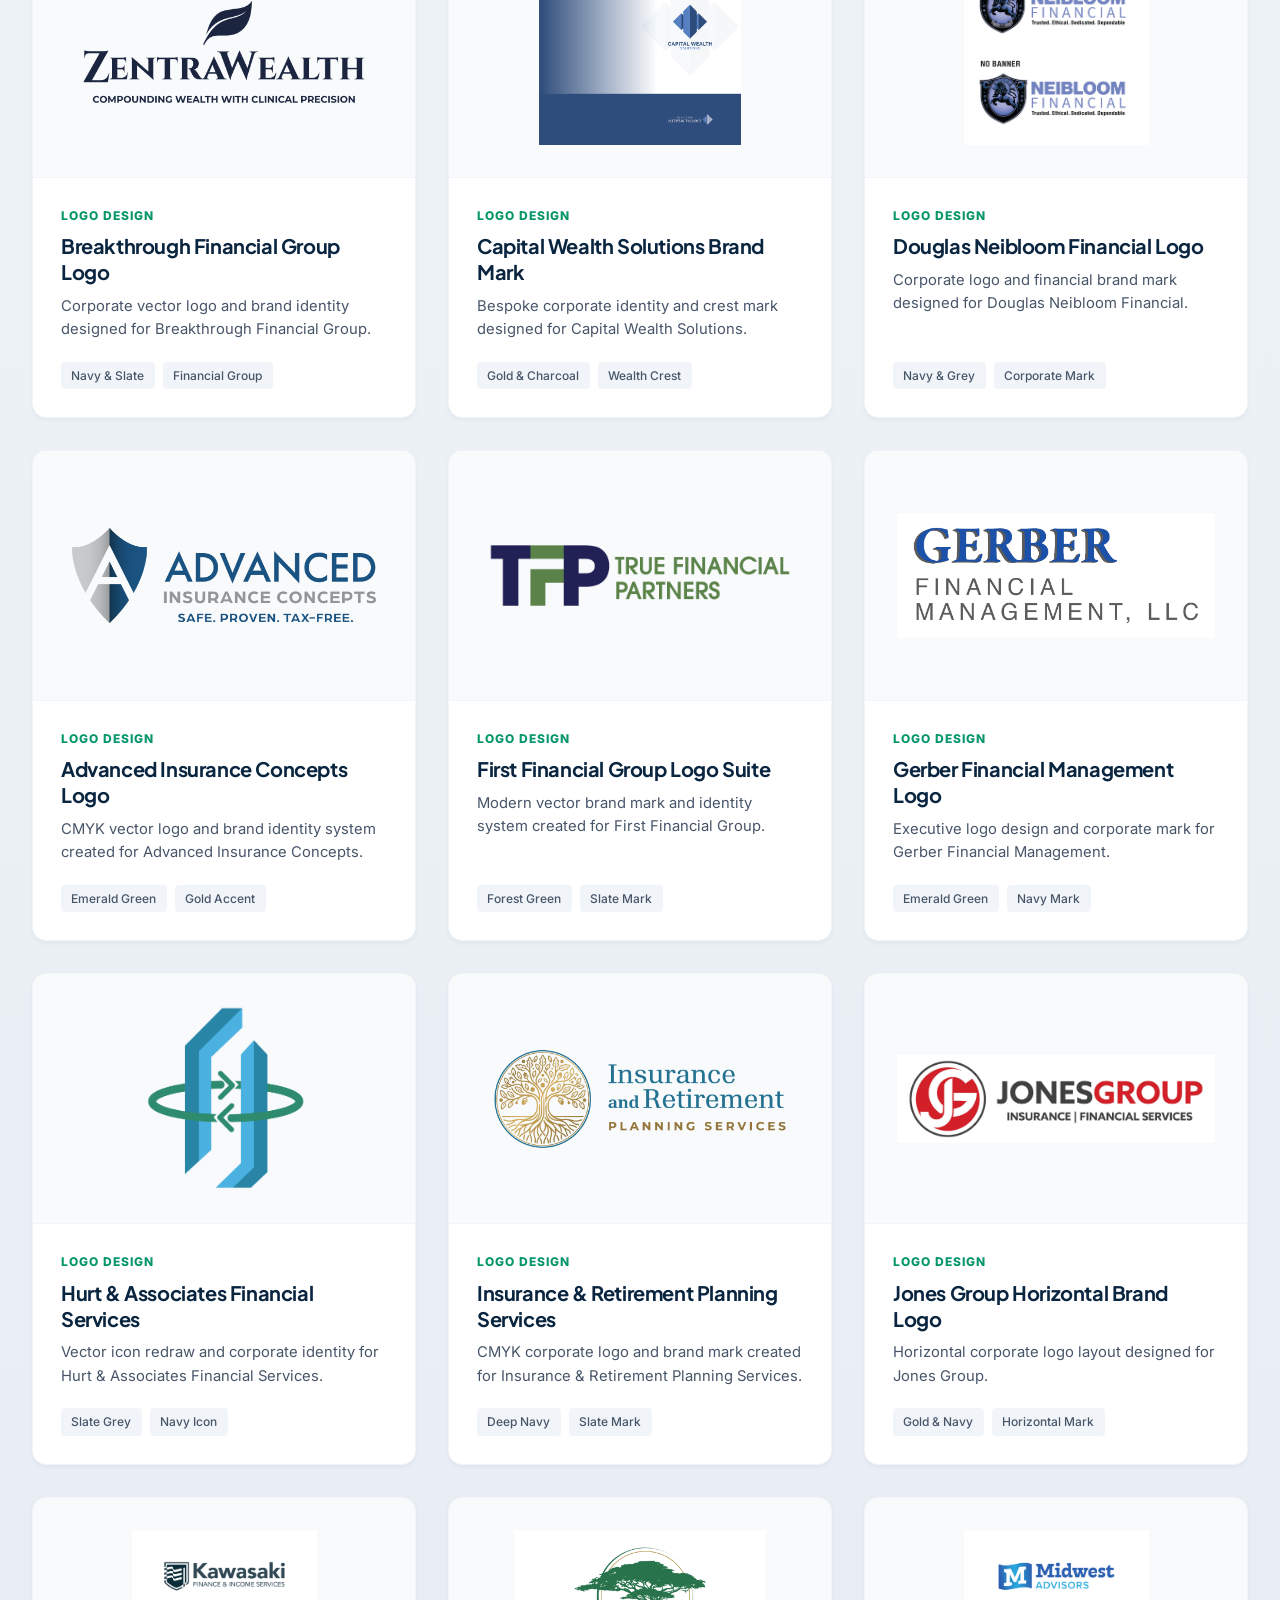
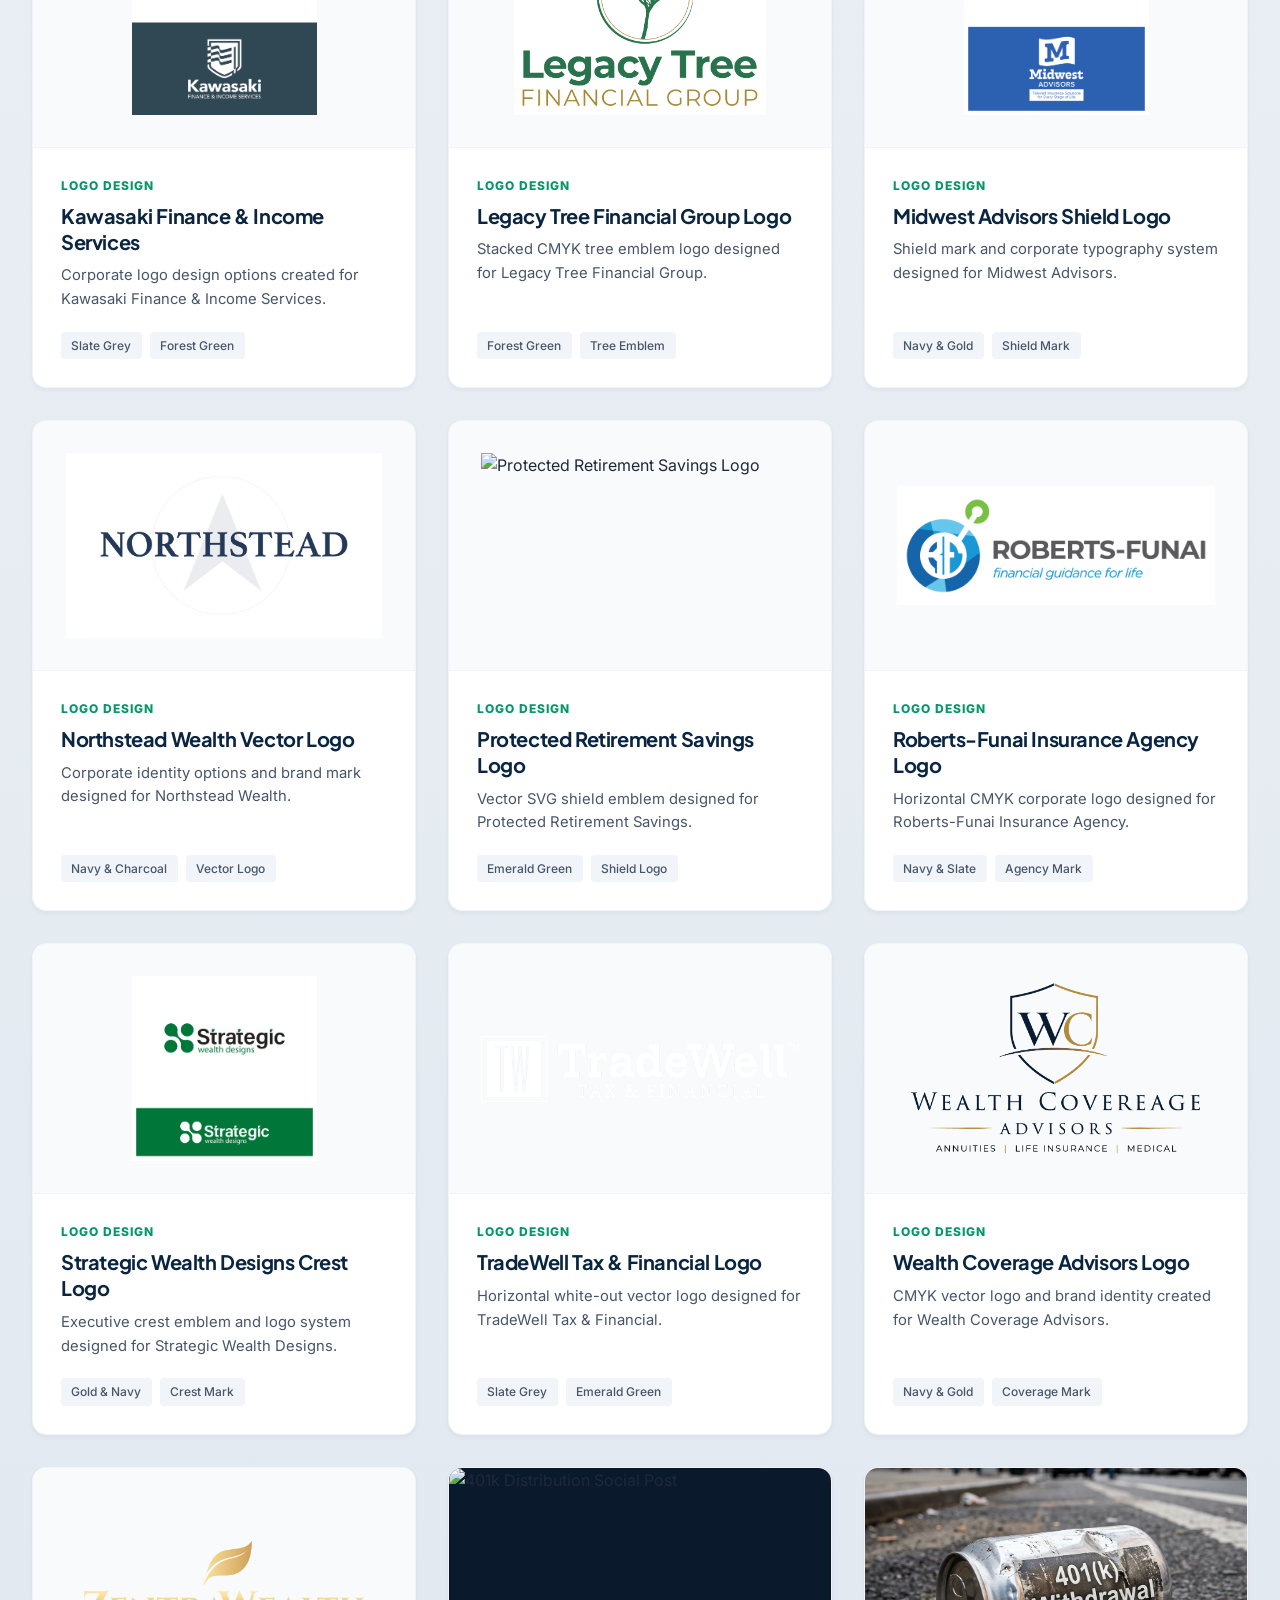
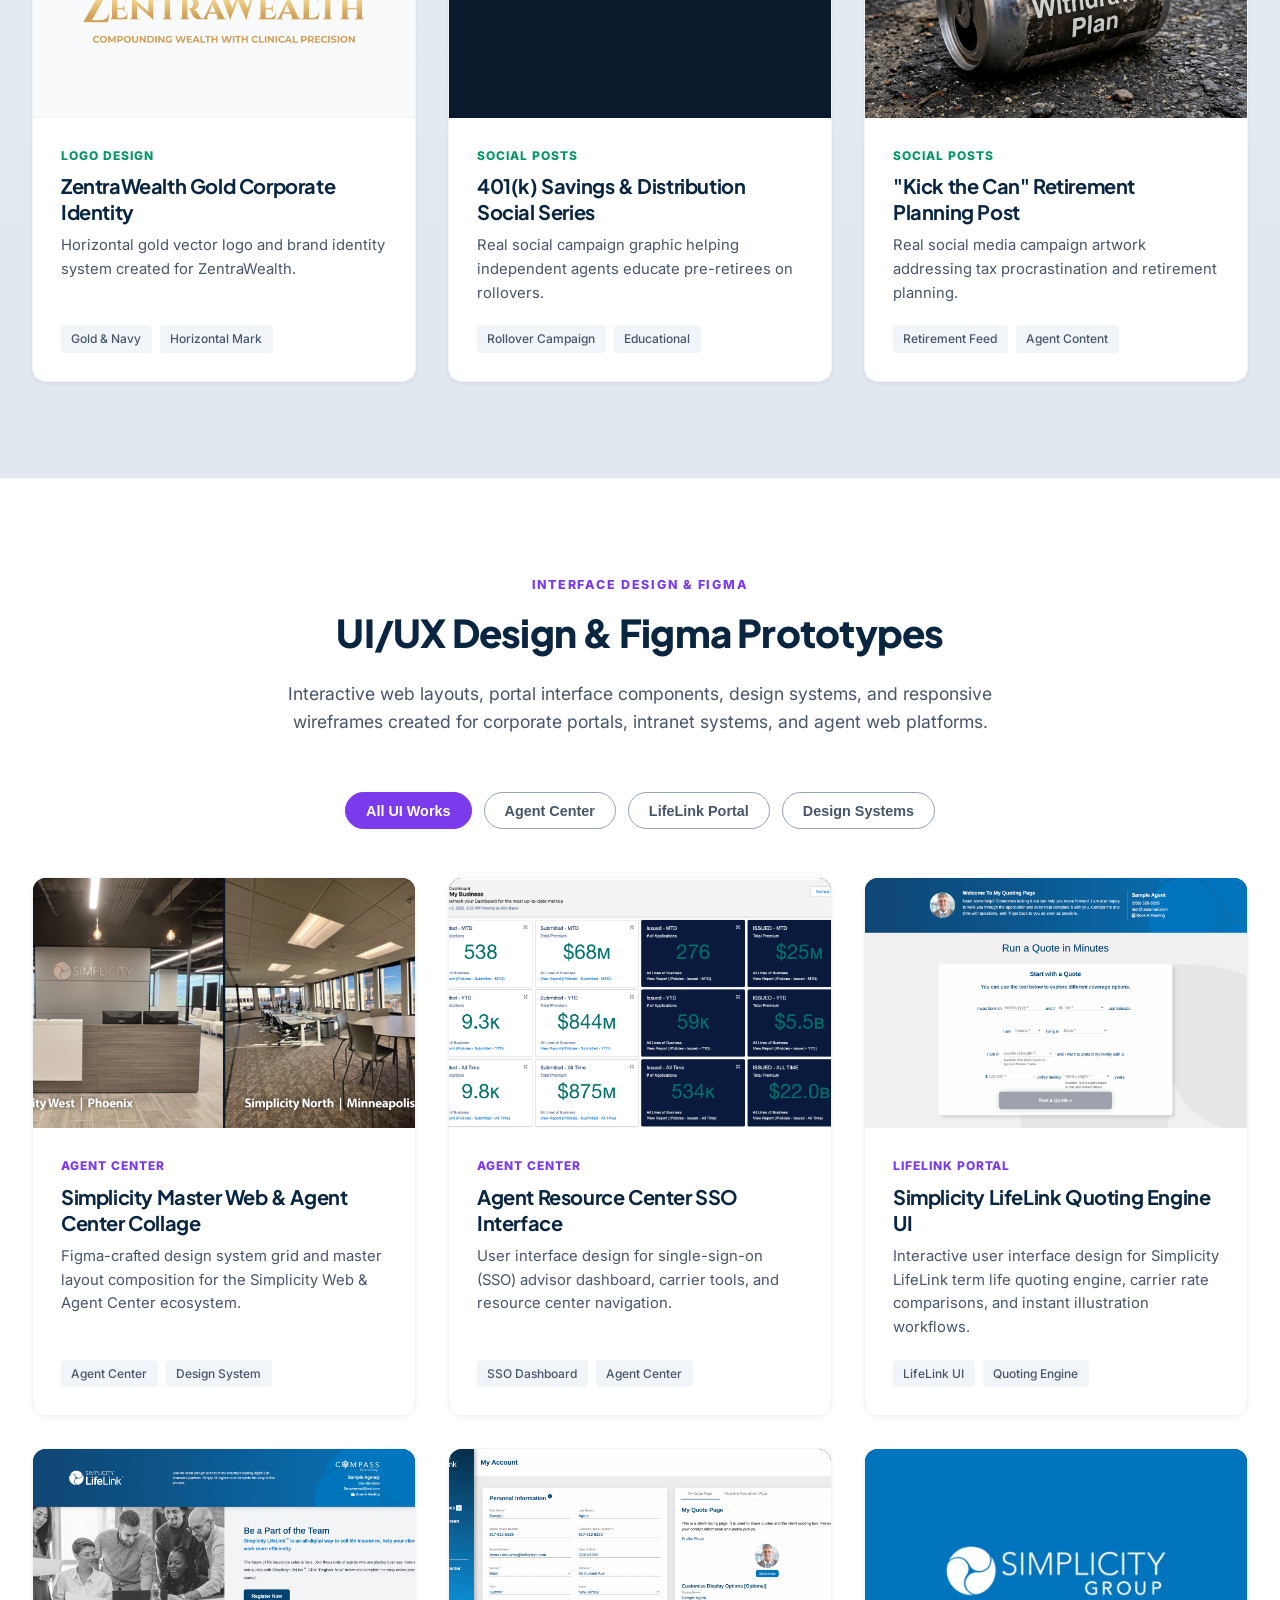
==== commit 5be48b8c: "Update UI section showcase to feature Agent Center and LifeLink Figma designs" ====
--- a/index.html
+++ b/index.html
@@ -1460,124 +1460,124 @@
       <!-- UI Category Filter Bar -->
       <div class="filter-bar">
         <button class="ui-filter-btn active" data-ui-filter="all">All UI Works</button>
+        <button class="ui-filter-btn" data-ui-filter="agent-center">Agent Center</button>
+        <button class="ui-filter-btn" data-ui-filter="lifelink">LifeLink Portal</button>
         <button class="ui-filter-btn" data-ui-filter="system">Design Systems</button>
-        <button class="ui-filter-btn" data-ui-filter="portal">Portals & SSO</button>
-        <button class="ui-filter-btn" data-ui-filter="components">Component Specs</button>
       </div>
 
       <!-- UI Portfolio Grid -->
       <div class="portfolio-grid" id="ui-grid">
 
         <!-- UI Item 1 -->
-        <article class="portfolio-card ui-card" data-ui-category="system" data-id="ui-home-collage">
-          <div class="card-media">
-            <img src="assets/ui_unique/ui-home-collage.png" alt="Simplicity Homepage UI Design System">
-            <div class="media-overlay">
-              <button class="view-btn">View Full Piece</button>
-            </div>
-          </div>
-          <div class="card-body">
-            <span class="card-category ui-cat-tag">Design System</span>
-            <h3 class="card-title">Simplicity Master Web Homepage Collage</h3>
-            <p class="card-desc">Figma-crafted design system grid and homepage layout composition showcasing partner ecosystem assets.</p>
-            <div class="card-tags">
-              <span>Figma Web Grid</span>
+        <article class="portfolio-card ui-card" data-ui-category="agent-center" data-id="ui-home-collage">
+          <div class="card-media">
+            <img src="assets/ui_unique/ui-home-collage.png" alt="Simplicity Master Web & Agent Center Collage">
+            <div class="media-overlay">
+              <button class="view-btn">View Full Piece</button>
+            </div>
+          </div>
+          <div class="card-body">
+            <span class="card-category ui-cat-tag">Agent Center</span>
+            <h3 class="card-title">Simplicity Master Web & Agent Center Collage</h3>
+            <p class="card-desc">Figma-crafted design system grid and master layout composition for the Simplicity Web & Agent Center ecosystem.</p>
+            <div class="card-tags">
+              <span>Agent Center</span>
               <span>Design System</span>
             </div>
           </div>
         </article>
 
         <!-- UI Item 2 -->
-        <article class="portfolio-card ui-card" data-ui-category="portal" data-id="ui-portal-sso">
-          <div class="card-media">
-            <img src="assets/ui_unique/ui-portal-sso.png" alt="Agent Center SSO Dashboard">
-            <div class="media-overlay">
-              <button class="view-btn">View Full Piece</button>
-            </div>
-          </div>
-          <div class="card-body">
-            <span class="card-category ui-cat-tag">Portals & SSO</span>
+        <article class="portfolio-card ui-card" data-ui-category="agent-center" data-id="ui-portal-sso">
+          <div class="card-media">
+            <img src="assets/ui_unique/ui-portal-sso.png" alt="Agent Resource Center SSO Interface">
+            <div class="media-overlay">
+              <button class="view-btn">View Full Piece</button>
+            </div>
+          </div>
+          <div class="card-body">
+            <span class="card-category ui-cat-tag">Agent Center</span>
             <h3 class="card-title">Agent Resource Center SSO Interface</h3>
-            <p class="card-desc">User interface design for single-sign-on (SSO) advisor dashboard and resource center navigation.</p>
+            <p class="card-desc">User interface design for single-sign-on (SSO) advisor dashboard, carrier tools, and resource center navigation.</p>
             <div class="card-tags">
               <span>SSO Dashboard</span>
-              <span>Portal UI</span>
+              <span>Agent Center</span>
             </div>
           </div>
         </article>
 
         <!-- UI Item 3 -->
-        <article class="portfolio-card ui-card" data-ui-category="components" data-id="ui-step-cards">
-          <div class="card-media">
-            <img src="assets/ui_unique/ui-step-cards.png" alt="Process Workflow UI Component">
-            <div class="media-overlay">
-              <button class="view-btn">View Full Piece</button>
-            </div>
-          </div>
-          <div class="card-body">
-            <span class="card-category ui-cat-tag">Component Specs</span>
-            <h3 class="card-title">Sequential Process UI Cards</h3>
-            <p class="card-desc">Modular step-by-step process component library used across web onboarding flows and landing pages.</p>
-            <div class="card-tags">
-              <span>Component Library</span>
-              <span>Step Card UI</span>
+        <article class="portfolio-card ui-card" data-ui-category="lifelink" data-id="ui-lifelink-quoting">
+          <div class="card-media">
+            <img src="assets/ui_unique/ui-lifelink-quoting.png" alt="Simplicity LifeLink Quoting Engine UI">
+            <div class="media-overlay">
+              <button class="view-btn">View Full Piece</button>
+            </div>
+          </div>
+          <div class="card-body">
+            <span class="card-category ui-cat-tag">LifeLink Portal</span>
+            <h3 class="card-title">Simplicity LifeLink Quoting Engine UI</h3>
+            <p class="card-desc">Interactive user interface design for Simplicity LifeLink term life quoting engine, carrier rate comparisons, and instant illustration workflows.</p>
+            <div class="card-tags">
+              <span>LifeLink UI</span>
+              <span>Quoting Engine</span>
             </div>
           </div>
         </article>
 
         <!-- UI Item 4 -->
-                <article class="portfolio-card ui-card" data-ui-category="portal" data-id="ui-summit-dashboard">
-          <div class="card-media">
-            <img src="assets/ui_unique/ui-summit-dashboard.png" alt="AssetLock Real-Time Portfolio Monitoring UI">
-            <div class="media-overlay">
-              <button class="view-btn">View Full Piece</button>
-            </div>
-          </div>
-          <div class="card-body">
-            <span class="card-category ui-cat-tag">Portals & SSO</span>
-            <h3 class="card-title">AssetLock Real-Time Portfolio Monitoring UI</h3>
-            <p class="card-desc">Interactive dashboard user interface designed for advisors and clients to monitor real-time portfolio thresholds, account balances, and security alerts.</p>
-            <div class="card-tags">
-              <span>Portfolio Dashboard</span>
-              <span>App Interface</span>
+        <article class="portfolio-card ui-card" data-ui-category="lifelink" data-id="ui-lifelink-recruitment">
+          <div class="card-media">
+            <img src="assets/ui_unique/ui-lifelink-recruitment.png" alt="Simplicity LifeLink Downline Recruitment Portal">
+            <div class="media-overlay">
+              <button class="view-btn">View Full Piece</button>
+            </div>
+          </div>
+          <div class="card-body">
+            <span class="card-category ui-cat-tag">LifeLink Portal</span>
+            <h3 class="card-title">Simplicity LifeLink Downline Recruitment Portal</h3>
+            <p class="card-desc">Advisor portal interface for managing downline agent recruitment, contracting links, and producer onboarding.</p>
+            <div class="card-tags">
+              <span>LifeLink Portal</span>
+              <span>Producer Onboarding</span>
             </div>
           </div>
         </article>
 
         <!-- UI Item 5 -->
-        <article class="portfolio-card ui-card" data-ui-category="components" data-id="ui-icon-system">
-          <div class="card-media">
-            <img src="assets/ui_unique/ui-icon-system.png" alt="Advanced Planning Icon UI Component">
-            <div class="media-overlay">
-              <button class="view-btn">View Full Piece</button>
-            </div>
-          </div>
-          <div class="card-body">
-            <span class="card-category ui-cat-tag">Component Specs</span>
-            <h3 class="card-title">Advanced Markets UI Icon Set</h3>
-            <p class="card-desc">Vector UI icon component system designed for financial web applications, dashboards, and mobile views.</p>
-            <div class="card-tags">
-              <span>Vector Icons</span>
-              <span>SVG Component</span>
+        <article class="portfolio-card ui-card" data-ui-category="lifelink" data-id="ui-lifelink-account">
+          <div class="card-media">
+            <img src="assets/ui_unique/ui-lifelink-account.png" alt="Simplicity LifeLink Account Management Suite">
+            <div class="media-overlay">
+              <button class="view-btn">View Full Piece</button>
+            </div>
+          </div>
+          <div class="card-body">
+            <span class="card-category ui-cat-tag">LifeLink Portal</span>
+            <h3 class="card-title">Simplicity LifeLink Account Management Suite</h3>
+            <p class="card-desc">Modular UI component layout for producer account settings, carrier contracting status, and profile customization.</p>
+            <div class="card-tags">
+              <span>LifeLink UI</span>
+              <span>Account Suite</span>
             </div>
           </div>
         </article>
 
         <!-- UI Item 6 -->
-                <article class="portfolio-card ui-card" data-ui-category="system" data-id="ui-landing-system">
-          <div class="card-media">
-            <img src="assets/ui_unique/ui-landing-system.png" alt="Jenkins Financial Advisor Web Layout UI">
-            <div class="media-overlay">
-              <button class="view-btn">View Full Piece</button>
-            </div>
-          </div>
-          <div class="card-body">
-            <span class="card-category ui-cat-tag">Design System</span>
-            <h3 class="card-title">Jenkins Financial Advisor Web Layout UI</h3>
-            <p class="card-desc">Responsive web interface design for high-converting financial advisor marketing, services overview, and lead capture.</p>
-            <div class="card-tags">
-              <span>Web Interface</span>
-              <span>Advisor Site</span>
+        <article class="portfolio-card ui-card" data-ui-category="agent-center" data-id="ui-agent-center-tools">
+          <div class="card-media">
+            <img src="assets/ui_unique/ui-agent-center-tools.png" alt="Agent Center Producer Resources & Tools">
+            <div class="media-overlay">
+              <button class="view-btn">View Full Piece</button>
+            </div>
+          </div>
+          <div class="card-body">
+            <span class="card-category ui-cat-tag">Agent Center</span>
+            <h3 class="card-title">Agent Center Producer Resources & Tools</h3>
+            <p class="card-desc">Comprehensive Agent Center dashboard interface designed for multi-carrier access, marketing toolkits, and sales enablement.</p>
+            <div class="card-tags">
+              <span>Agent Center</span>
+              <span>Resource Tools</span>
             </div>
           </div>
         </article>
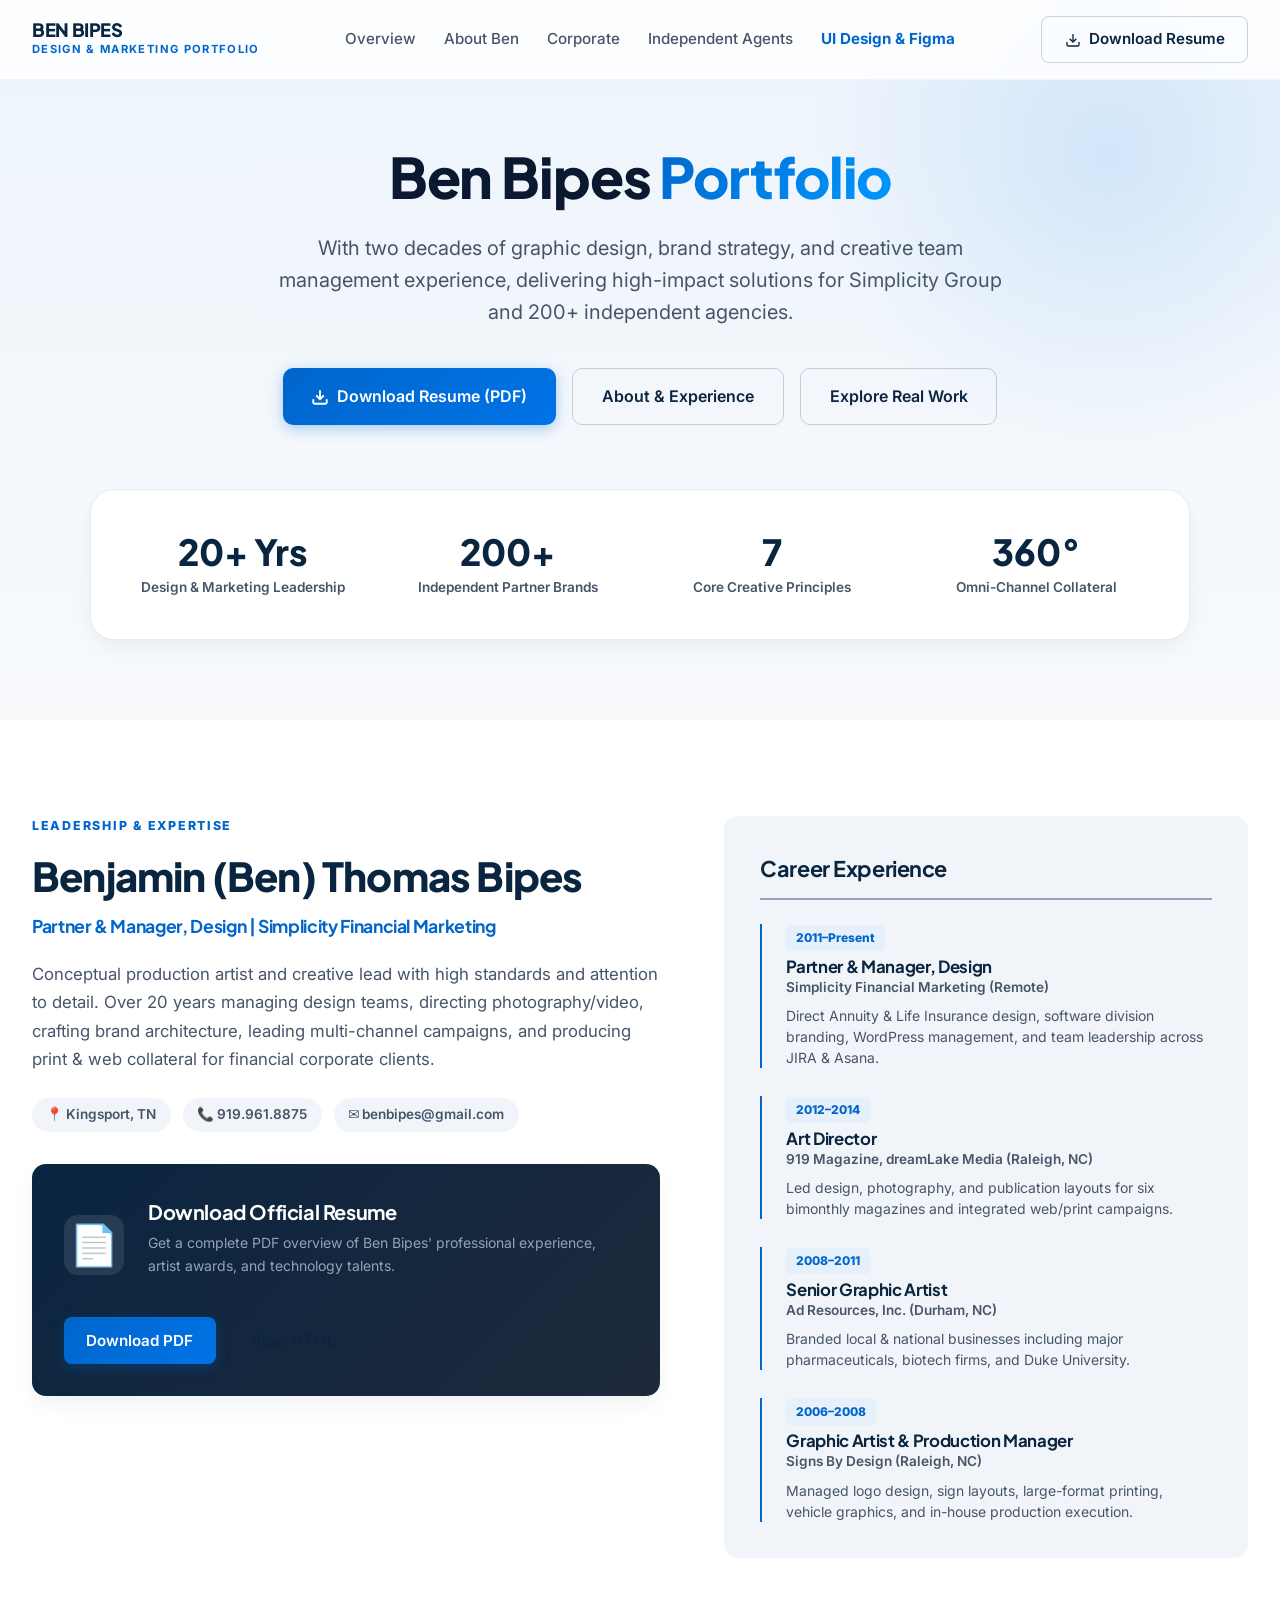
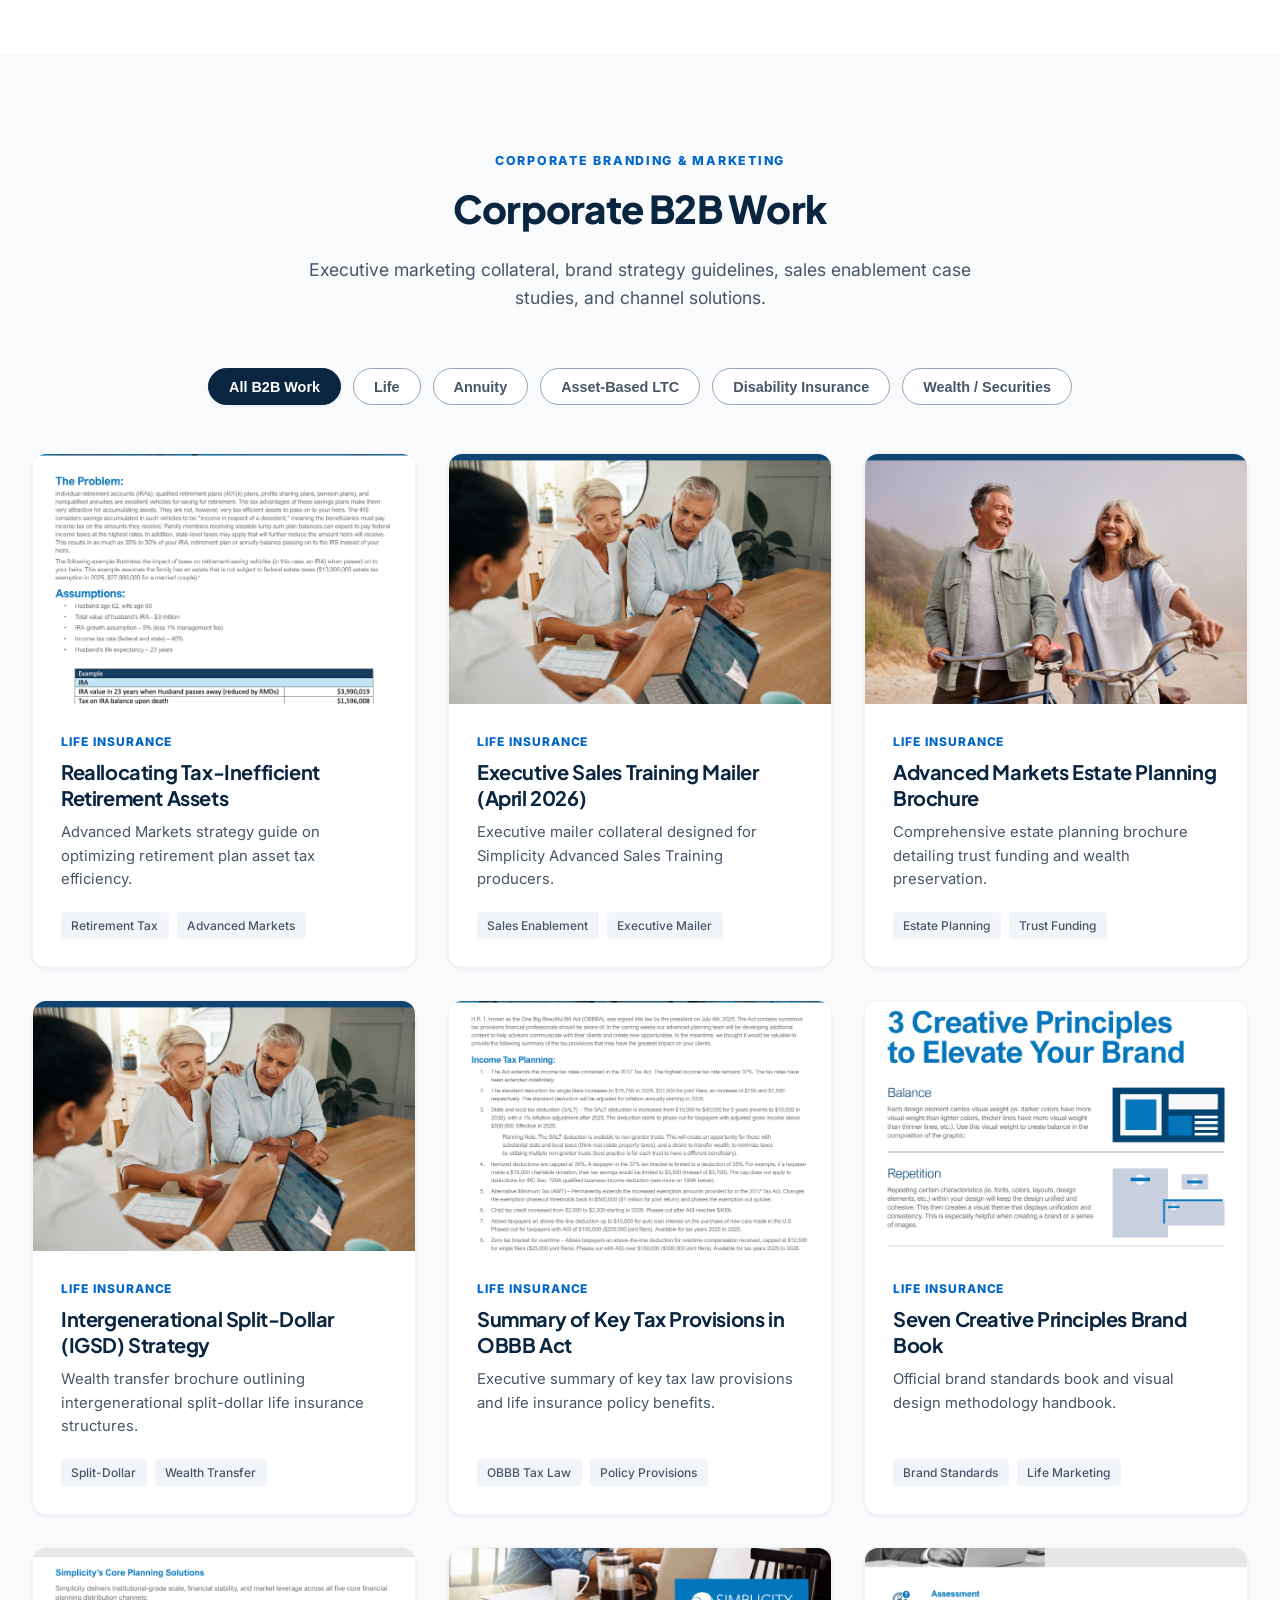
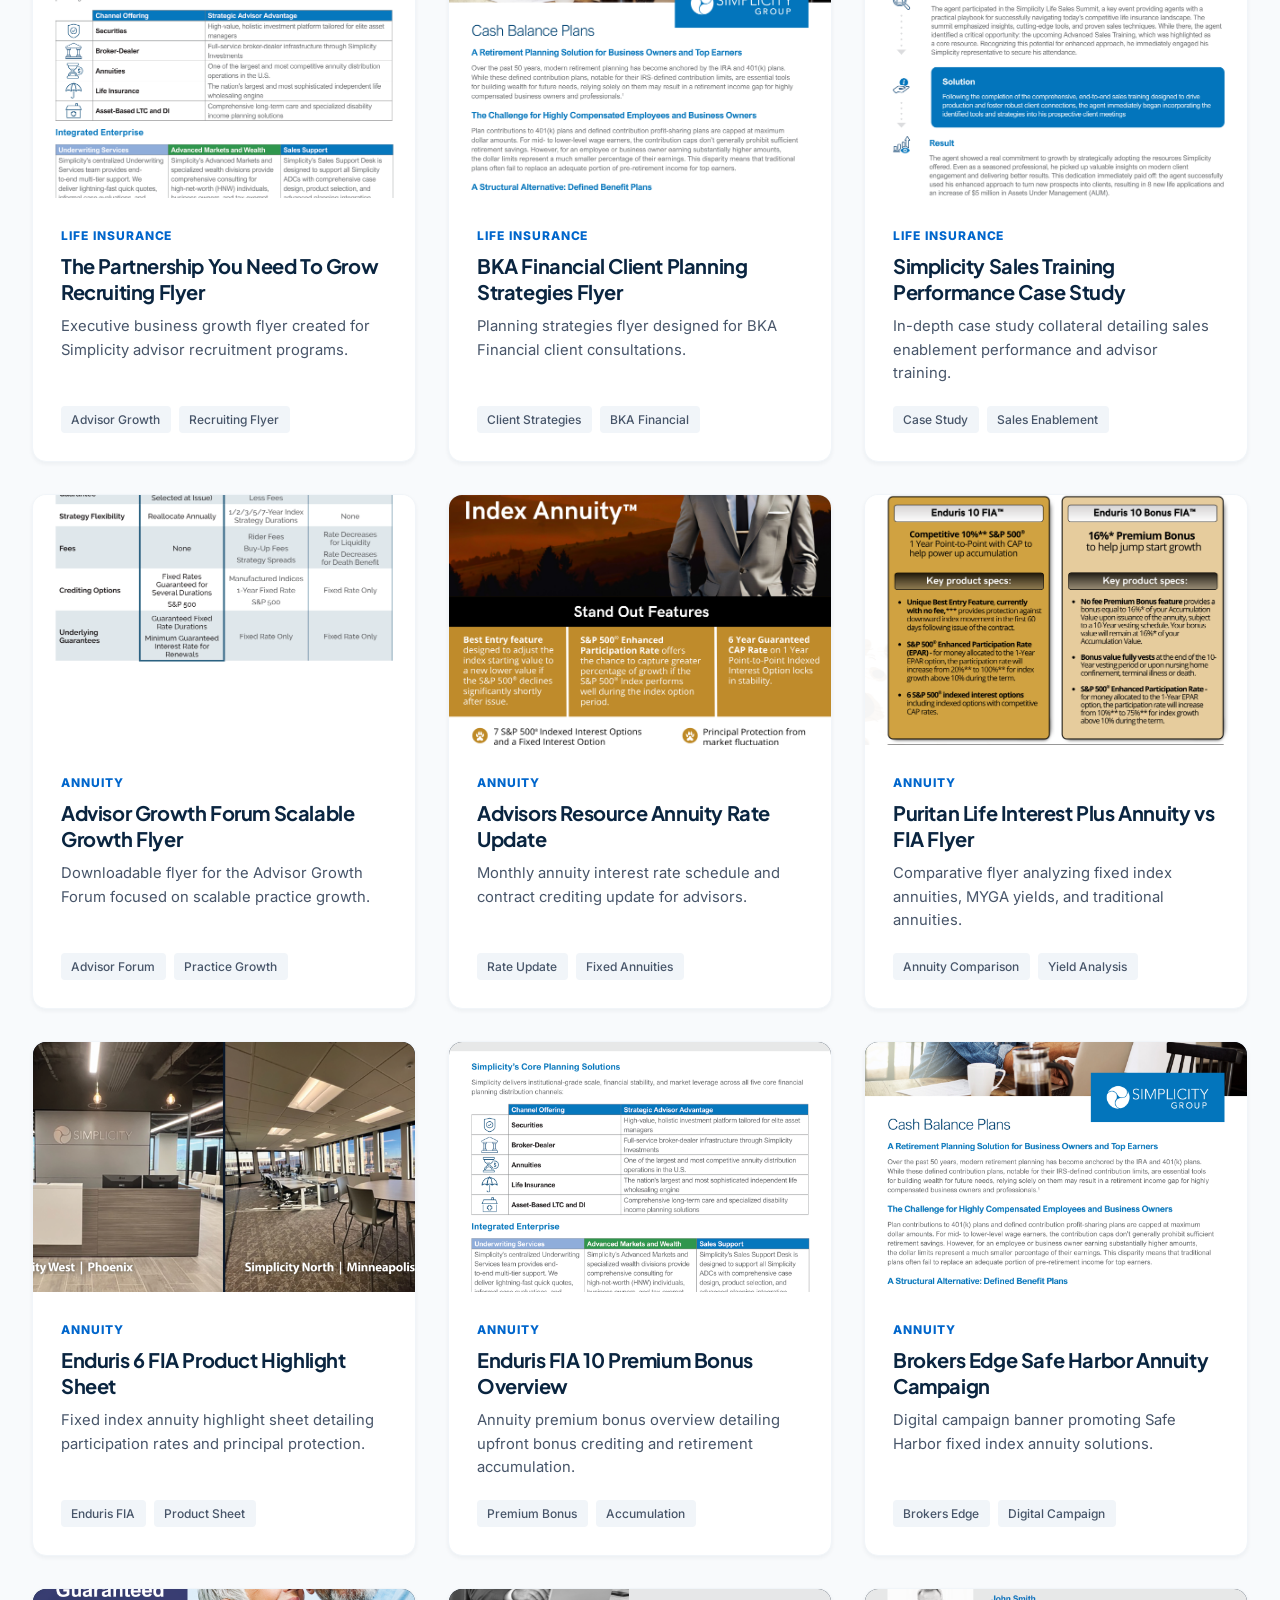
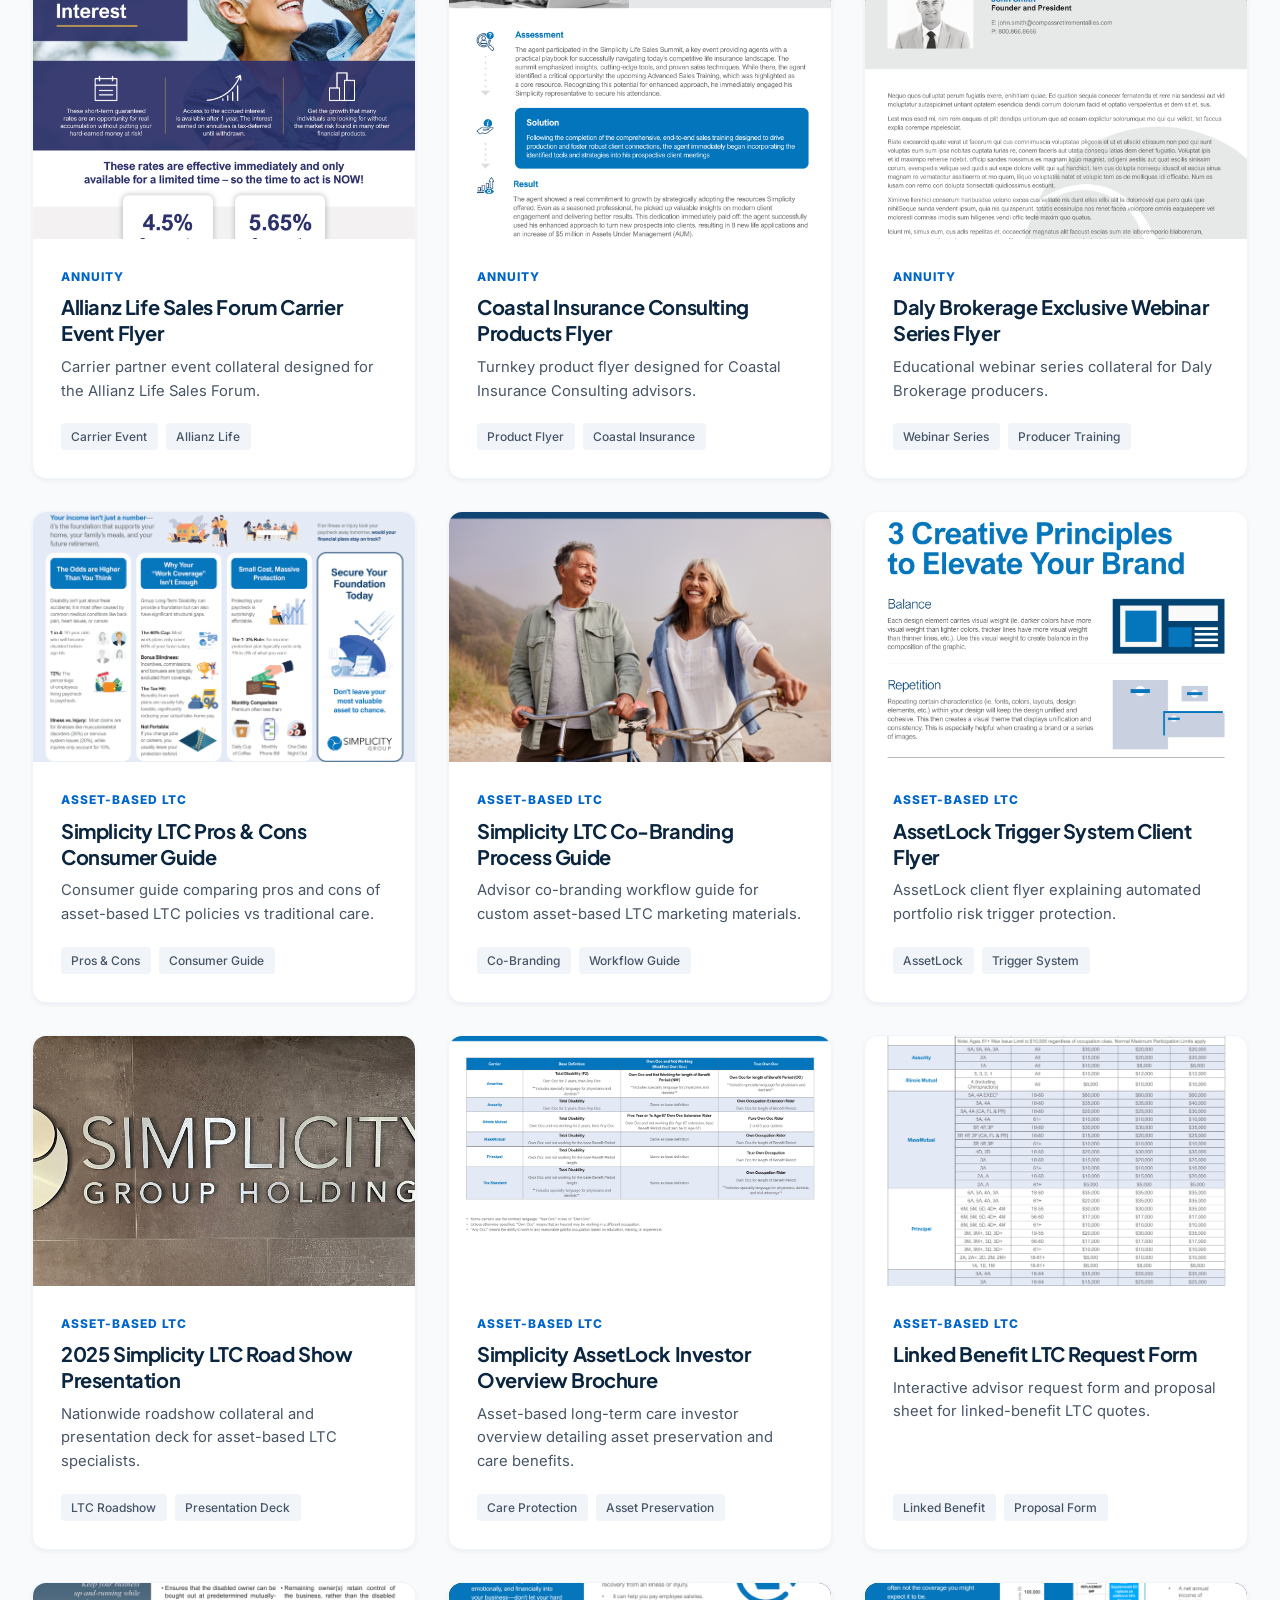
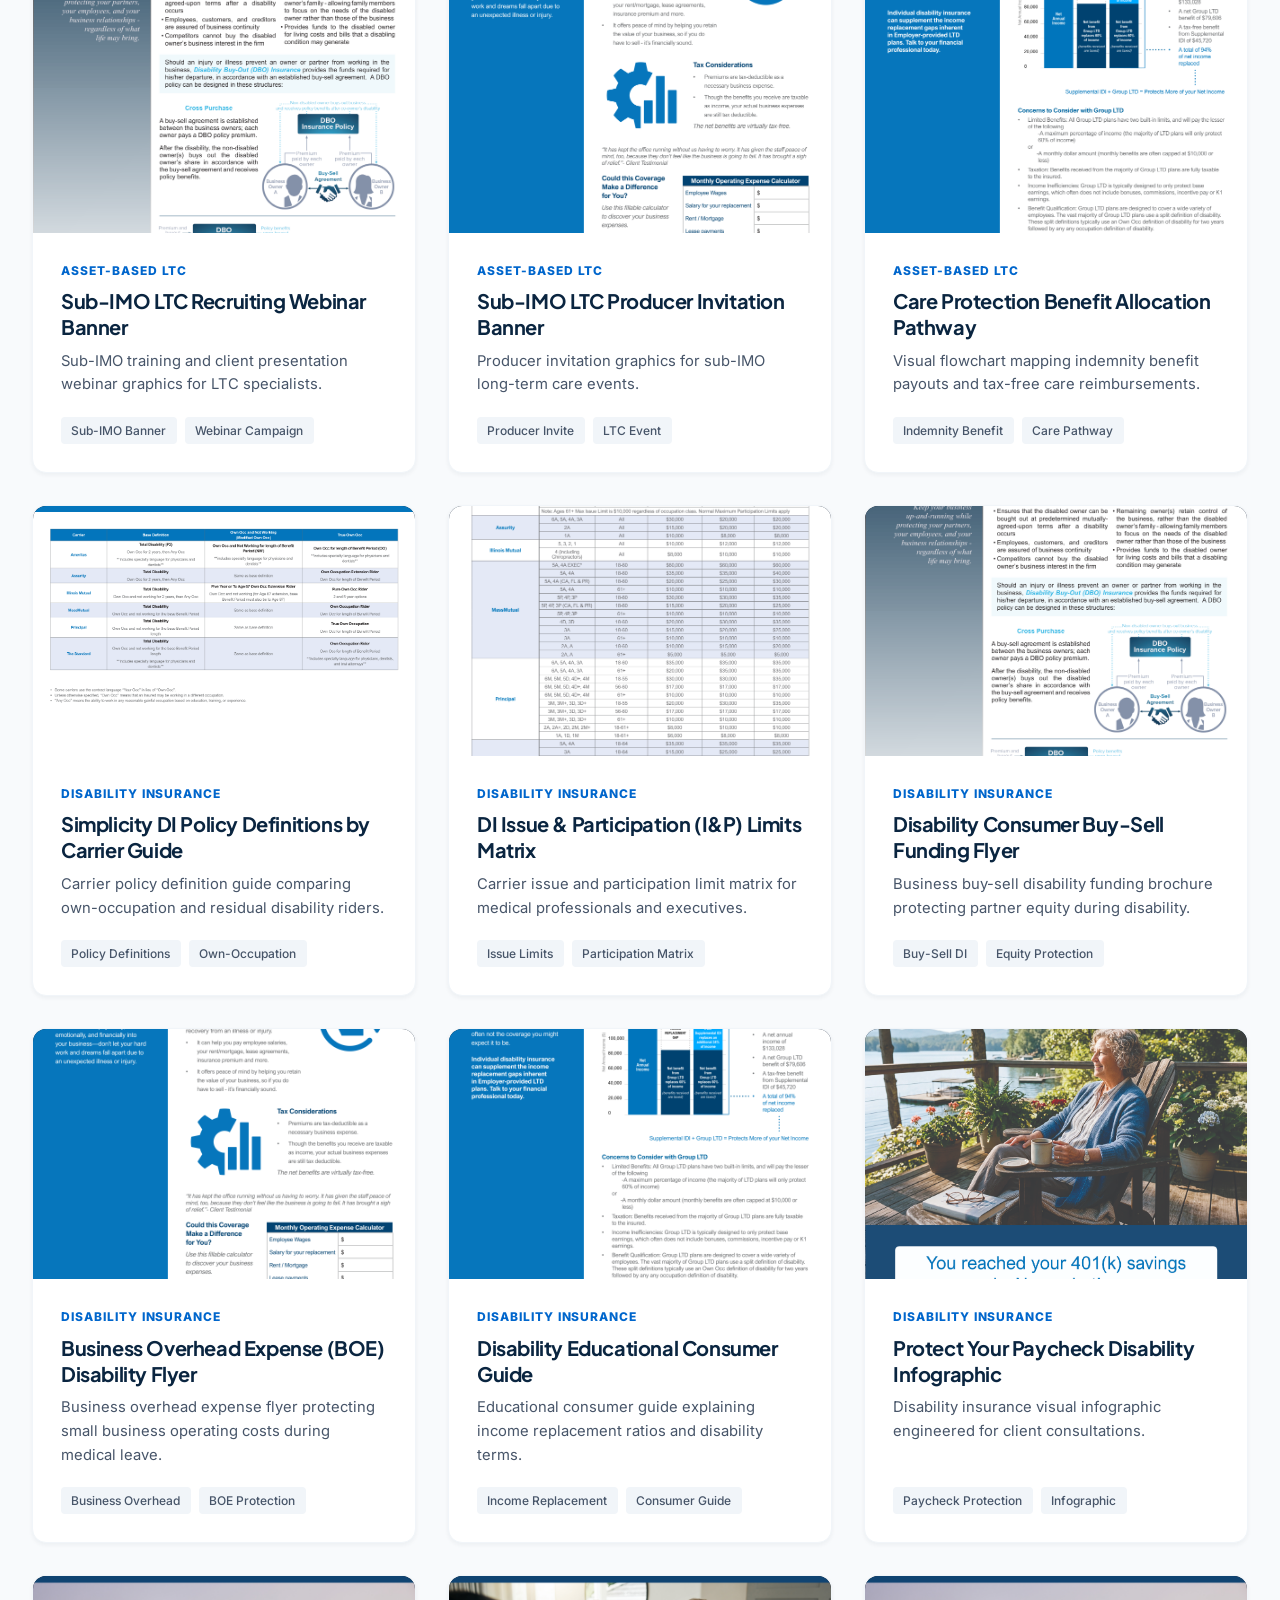
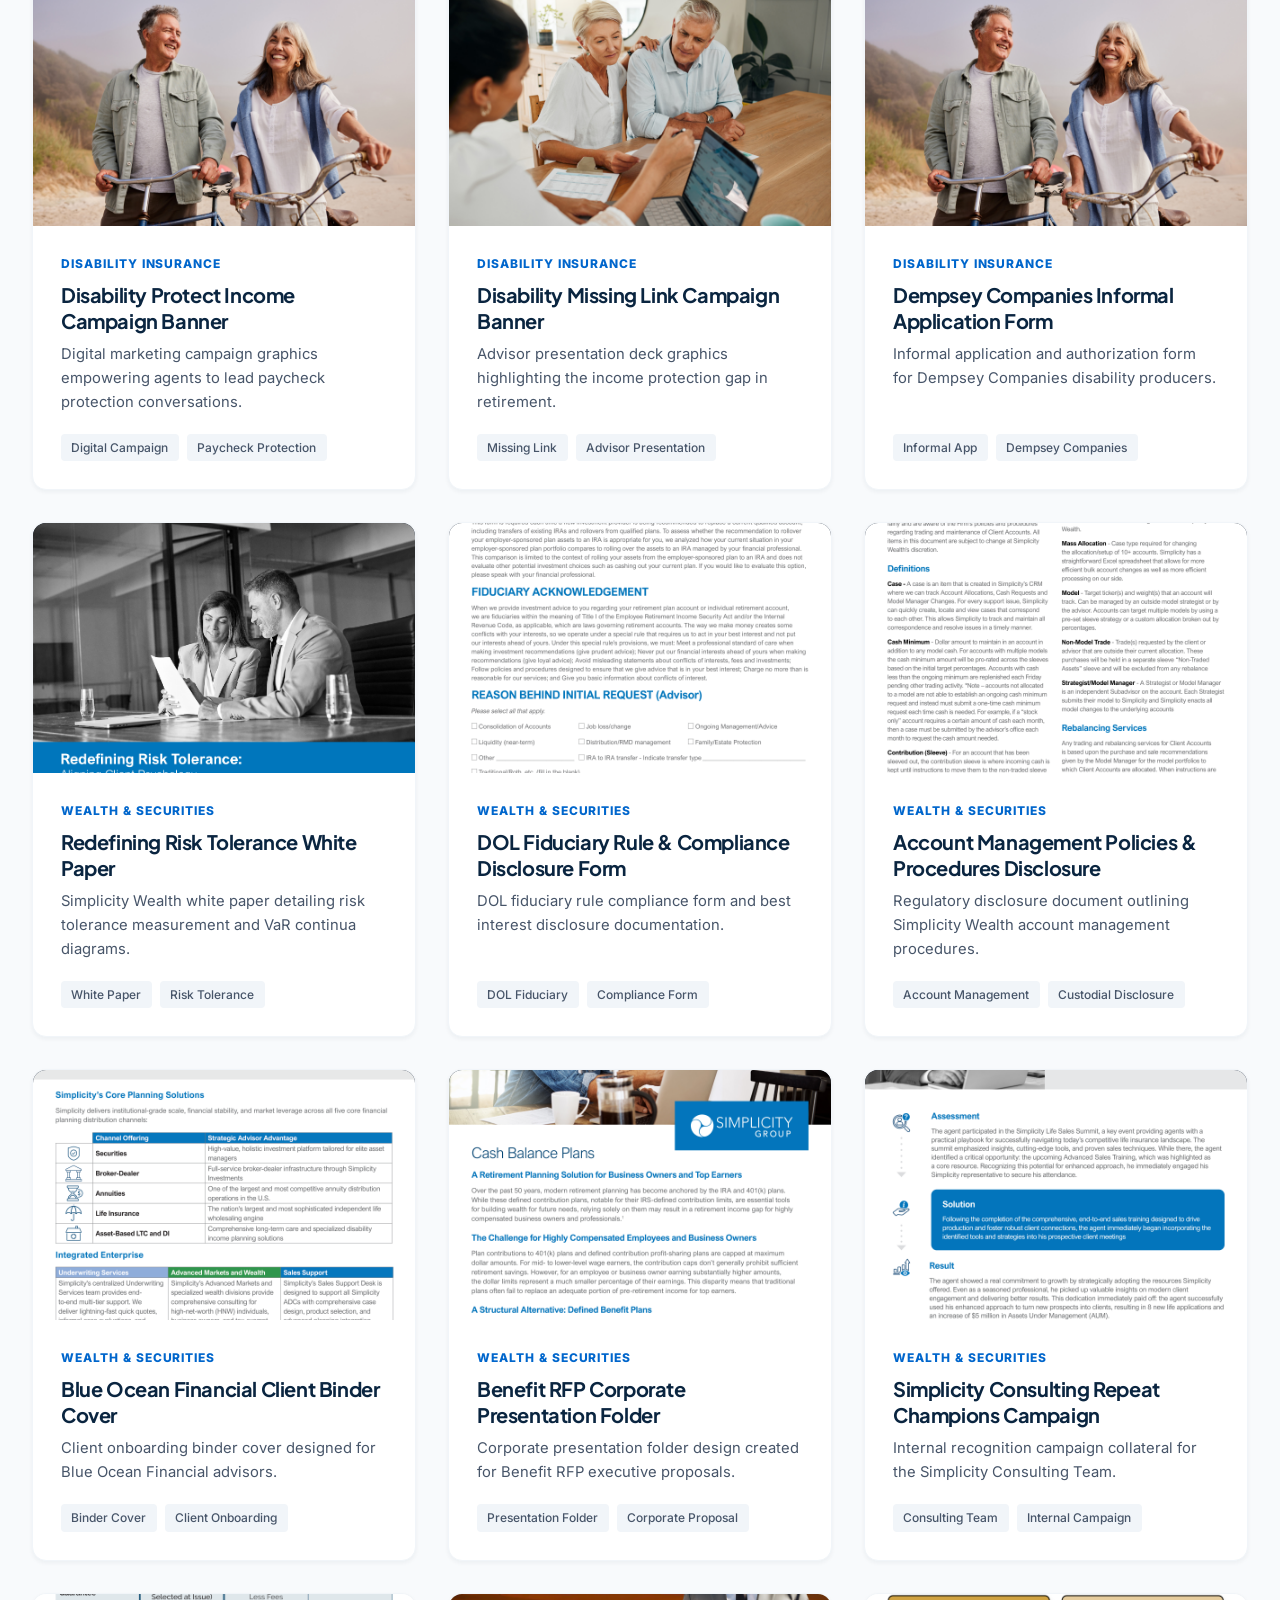
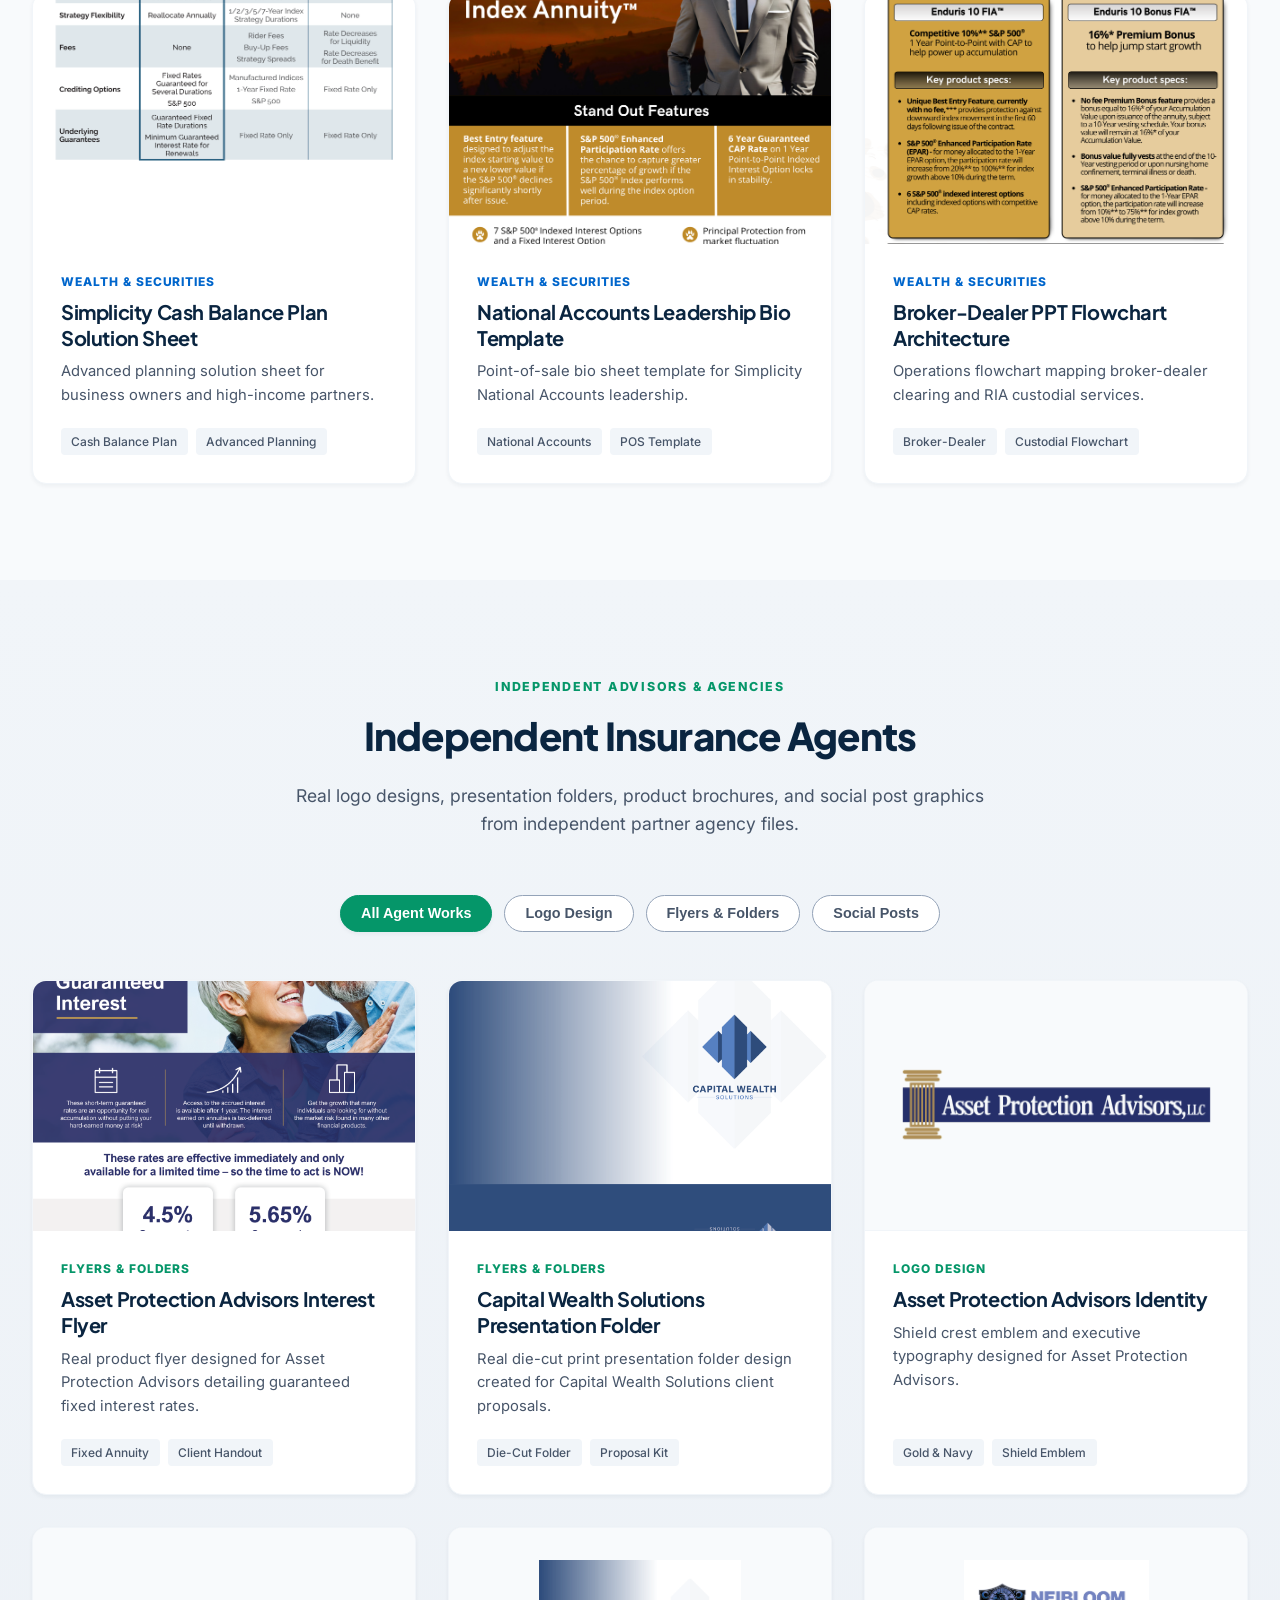
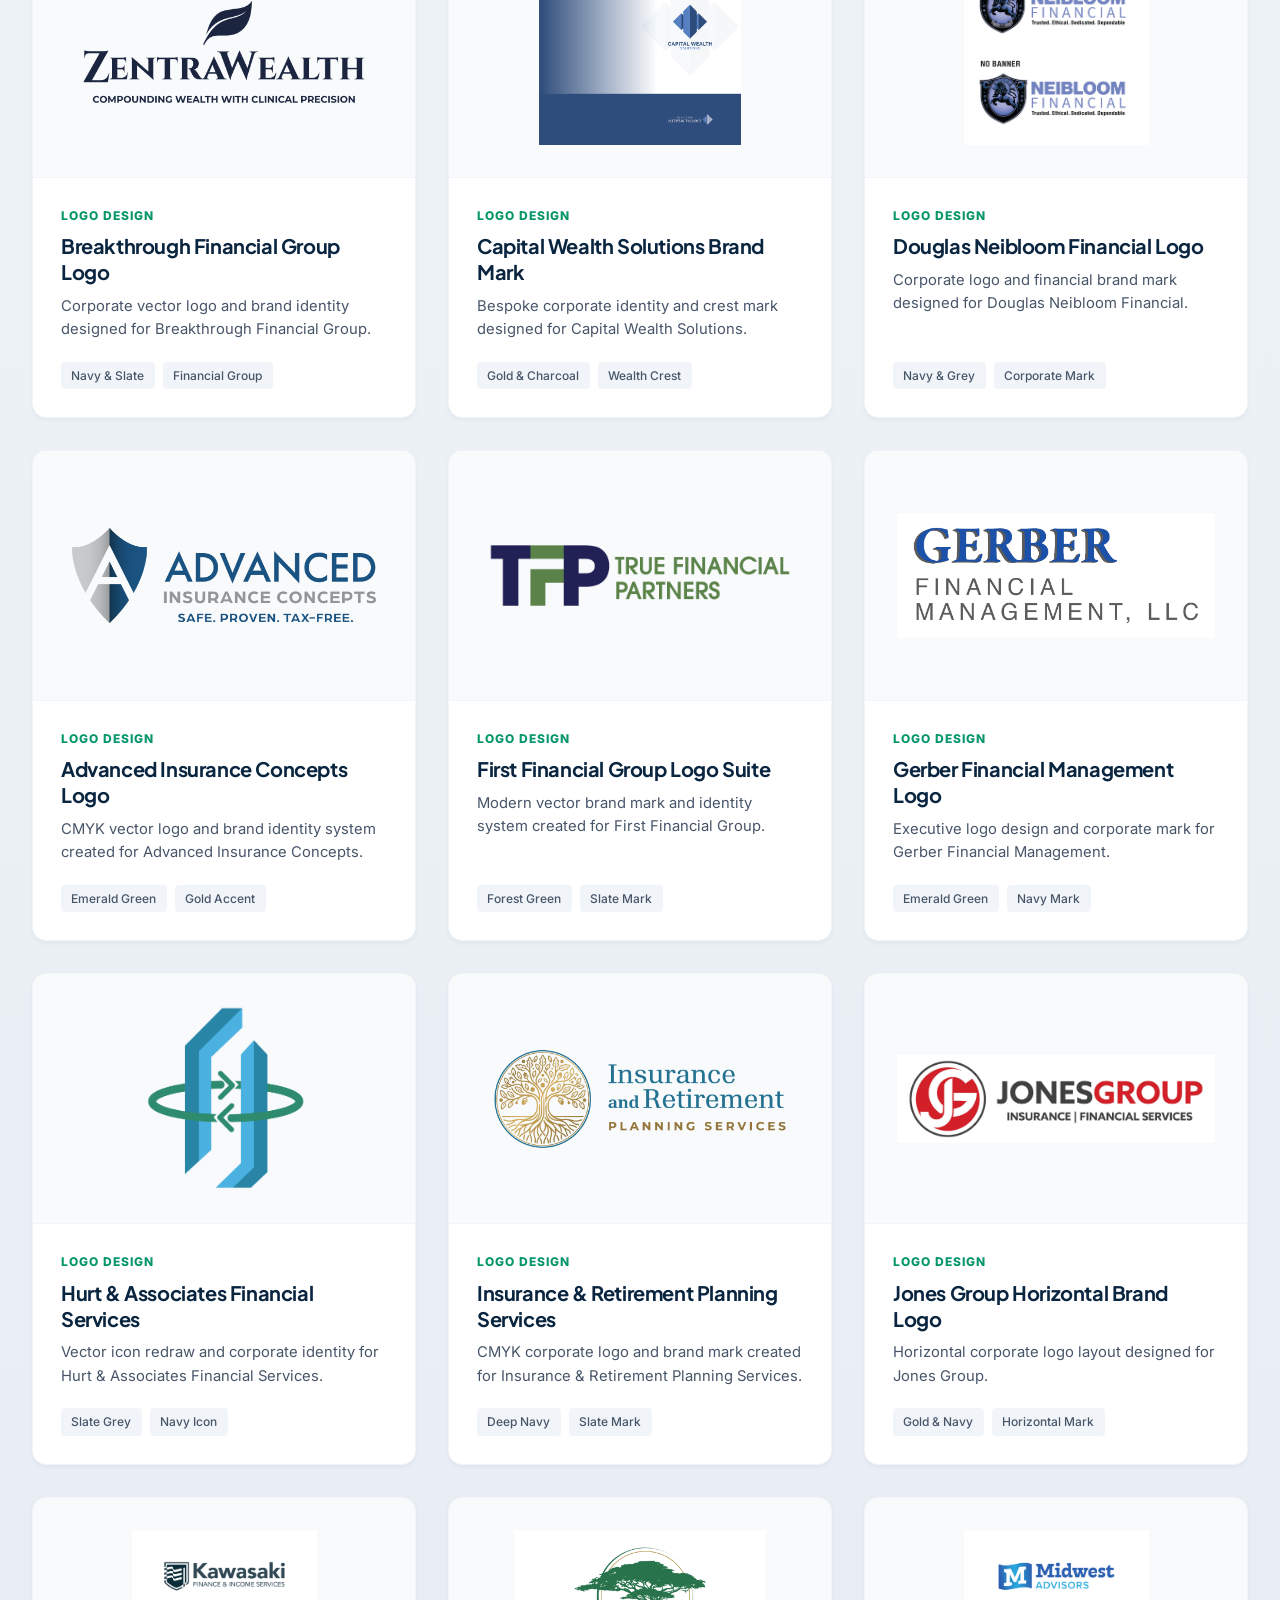
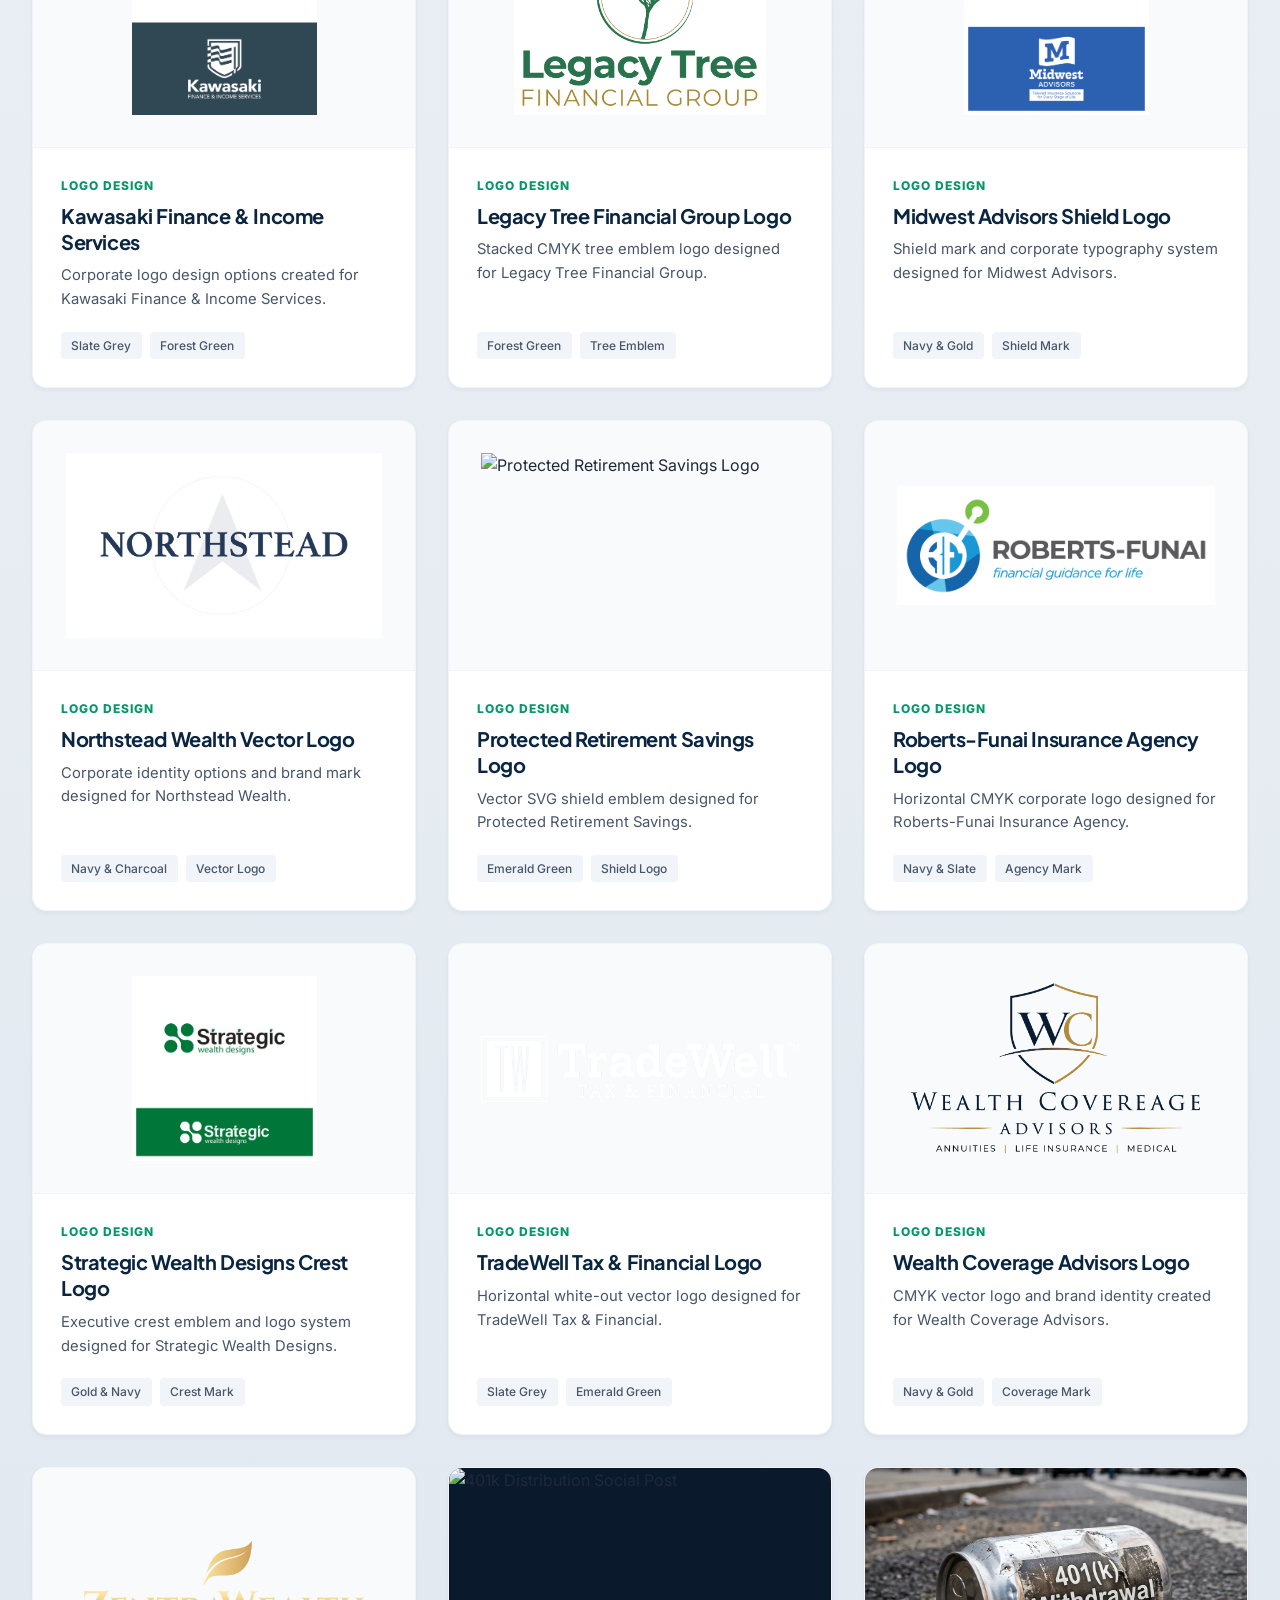
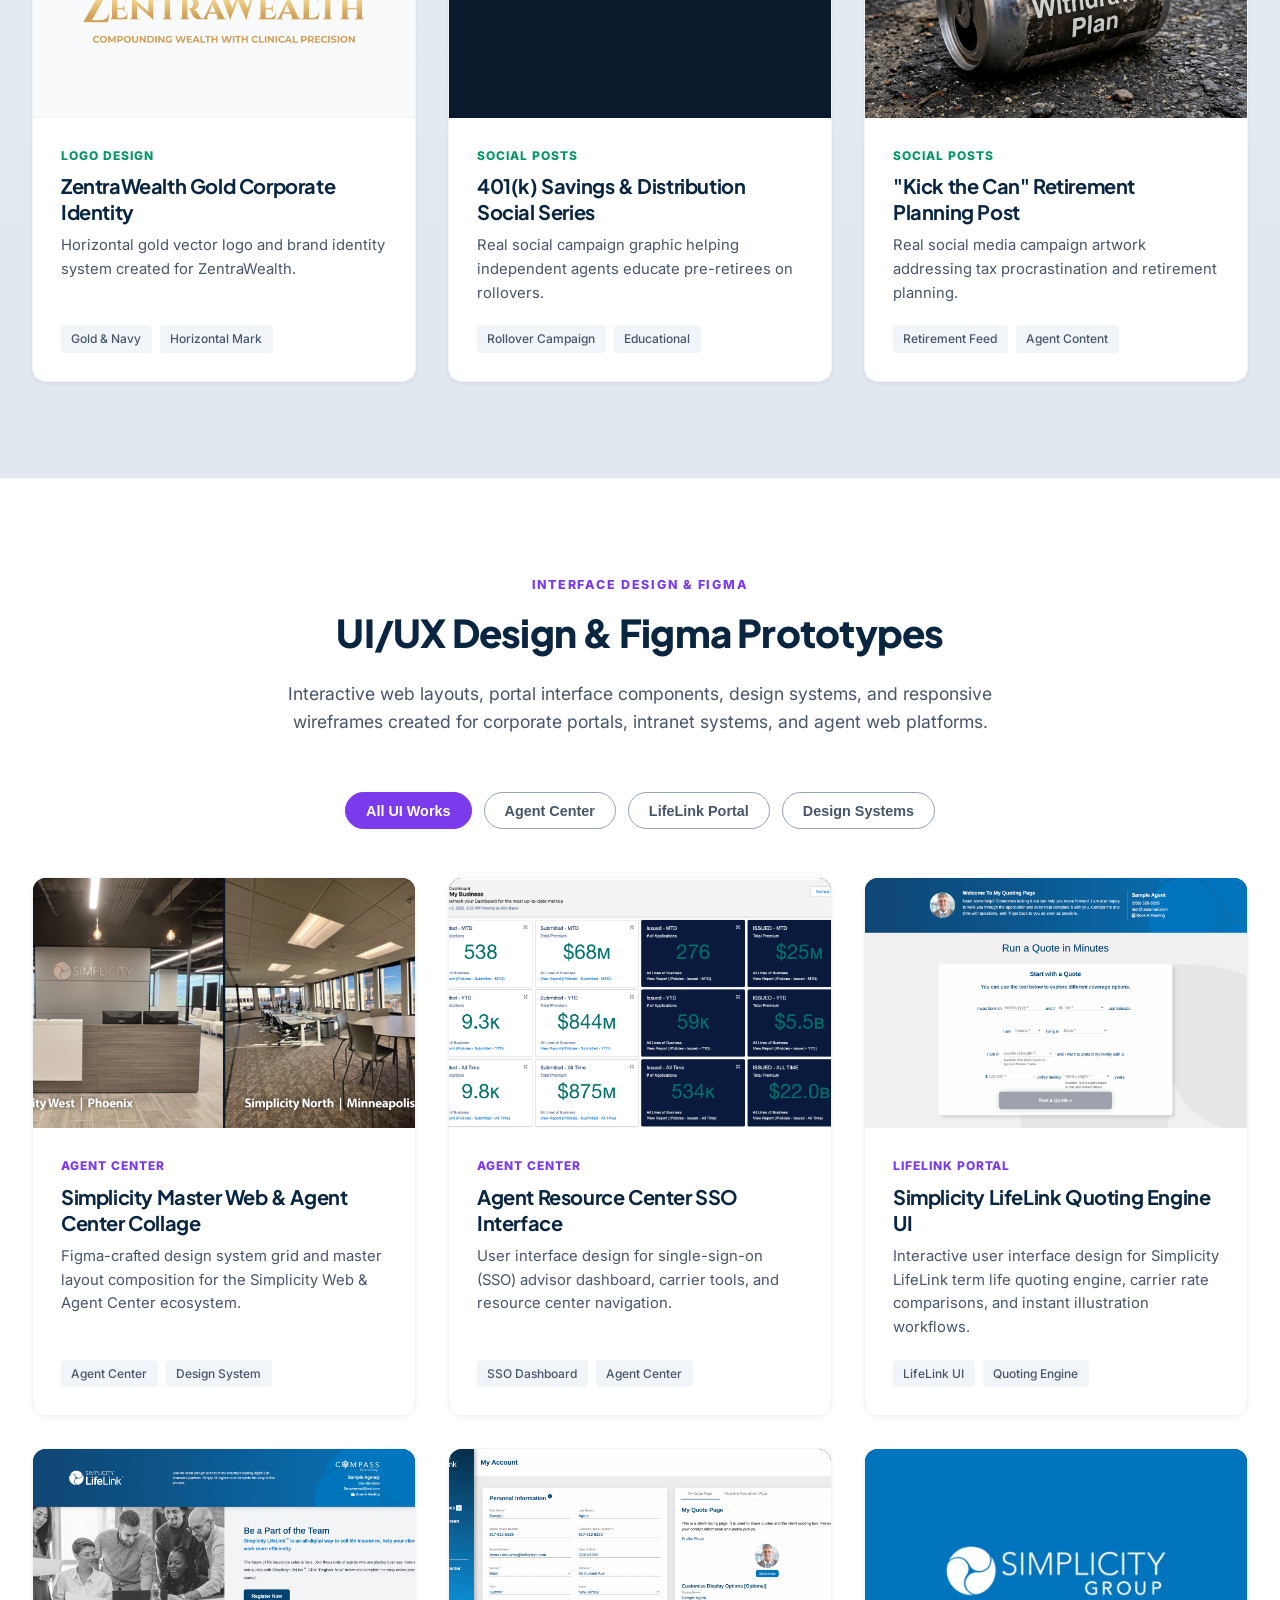
==== commit cdacd742: "Add live web portal buttons for Simplicity Agent Center and LifeLink" ====
--- a/index.html
+++ b/index.html
@@ -1583,6 +1583,26 @@
         </article>
 
       </div>
+
+      <!-- Live Web Applications Link Buttons -->
+      <div class="ui-action-buttons">
+        <a href="https://simplicityagentcenter.com" target="_blank" rel="noopener noreferrer" class="ui-portal-btn agent-center-btn">
+          <svg width="20" height="20" viewBox="0 0 24 24" fill="none" stroke="currentColor" stroke-width="2" stroke-linecap="round" stroke-linejoin="round">
+            <path d="M18 13v6a2 2 0 0 1-2 2H5a2 2 0 0 1-2-2V8a2 2 0 0 1 2-2h6"></path>
+            <polyline points="15 3 21 3 21 9"></polyline>
+            <line x1="10" y1="14" x2="21" y2="3"></line>
+          </svg>
+          Visit Simplicity Agent Center
+        </a>
+        <a href="https://lifelink.simplicitygroup.com" target="_blank" rel="noopener noreferrer" class="ui-portal-btn lifelink-btn">
+          <svg width="20" height="20" viewBox="0 0 24 24" fill="none" stroke="currentColor" stroke-width="2" stroke-linecap="round" stroke-linejoin="round">
+            <path d="M18 13v6a2 2 0 0 1-2 2H5a2 2 0 0 1-2-2V8a2 2 0 0 1 2-2h6"></path>
+            <polyline points="15 3 21 3 21 9"></polyline>
+            <line x1="10" y1="14" x2="21" y2="3"></line>
+          </svg>
+          Visit Simplicity LifeLink
+        </a>
+      </div>
     </div>
   </section>
 
--- a/styles.css
+++ b/styles.css
@@ -888,3 +888,52 @@
     display: none;
   }
 }
+
+/* UI Live Web Application Buttons */
+.ui-action-buttons {
+  display: flex;
+  justify-content: center;
+  align-items: center;
+  gap: 1.25rem;
+  margin-top: 3rem;
+  flex-wrap: wrap;
+}
+
+.ui-portal-btn {
+  display: inline-flex;
+  align-items: center;
+  gap: 0.625rem;
+  padding: 0.875rem 1.75rem;
+  font-size: 0.95rem;
+  font-weight: 600;
+  border-radius: var(--radius-md);
+  text-decoration: none;
+  transition: all var(--transition-fast);
+  box-shadow: var(--shadow-sm);
+}
+
+.agent-center-btn {
+  background-color: var(--navy-800);
+  color: var(--white);
+  border: 1px solid var(--navy-800);
+}
+
+.agent-center-btn:hover {
+  background-color: var(--navy-900);
+  transform: translateY(-2px);
+  box-shadow: var(--shadow-md);
+  color: var(--white);
+}
+
+.lifelink-btn {
+  background-color: var(--blue-600);
+  color: var(--white);
+  border: 1px solid var(--blue-600);
+}
+
+.lifelink-btn:hover {
+  background-color: var(--blue-500);
+  transform: translateY(-2px);
+  box-shadow: var(--shadow-md);
+  color: var(--white);
+}
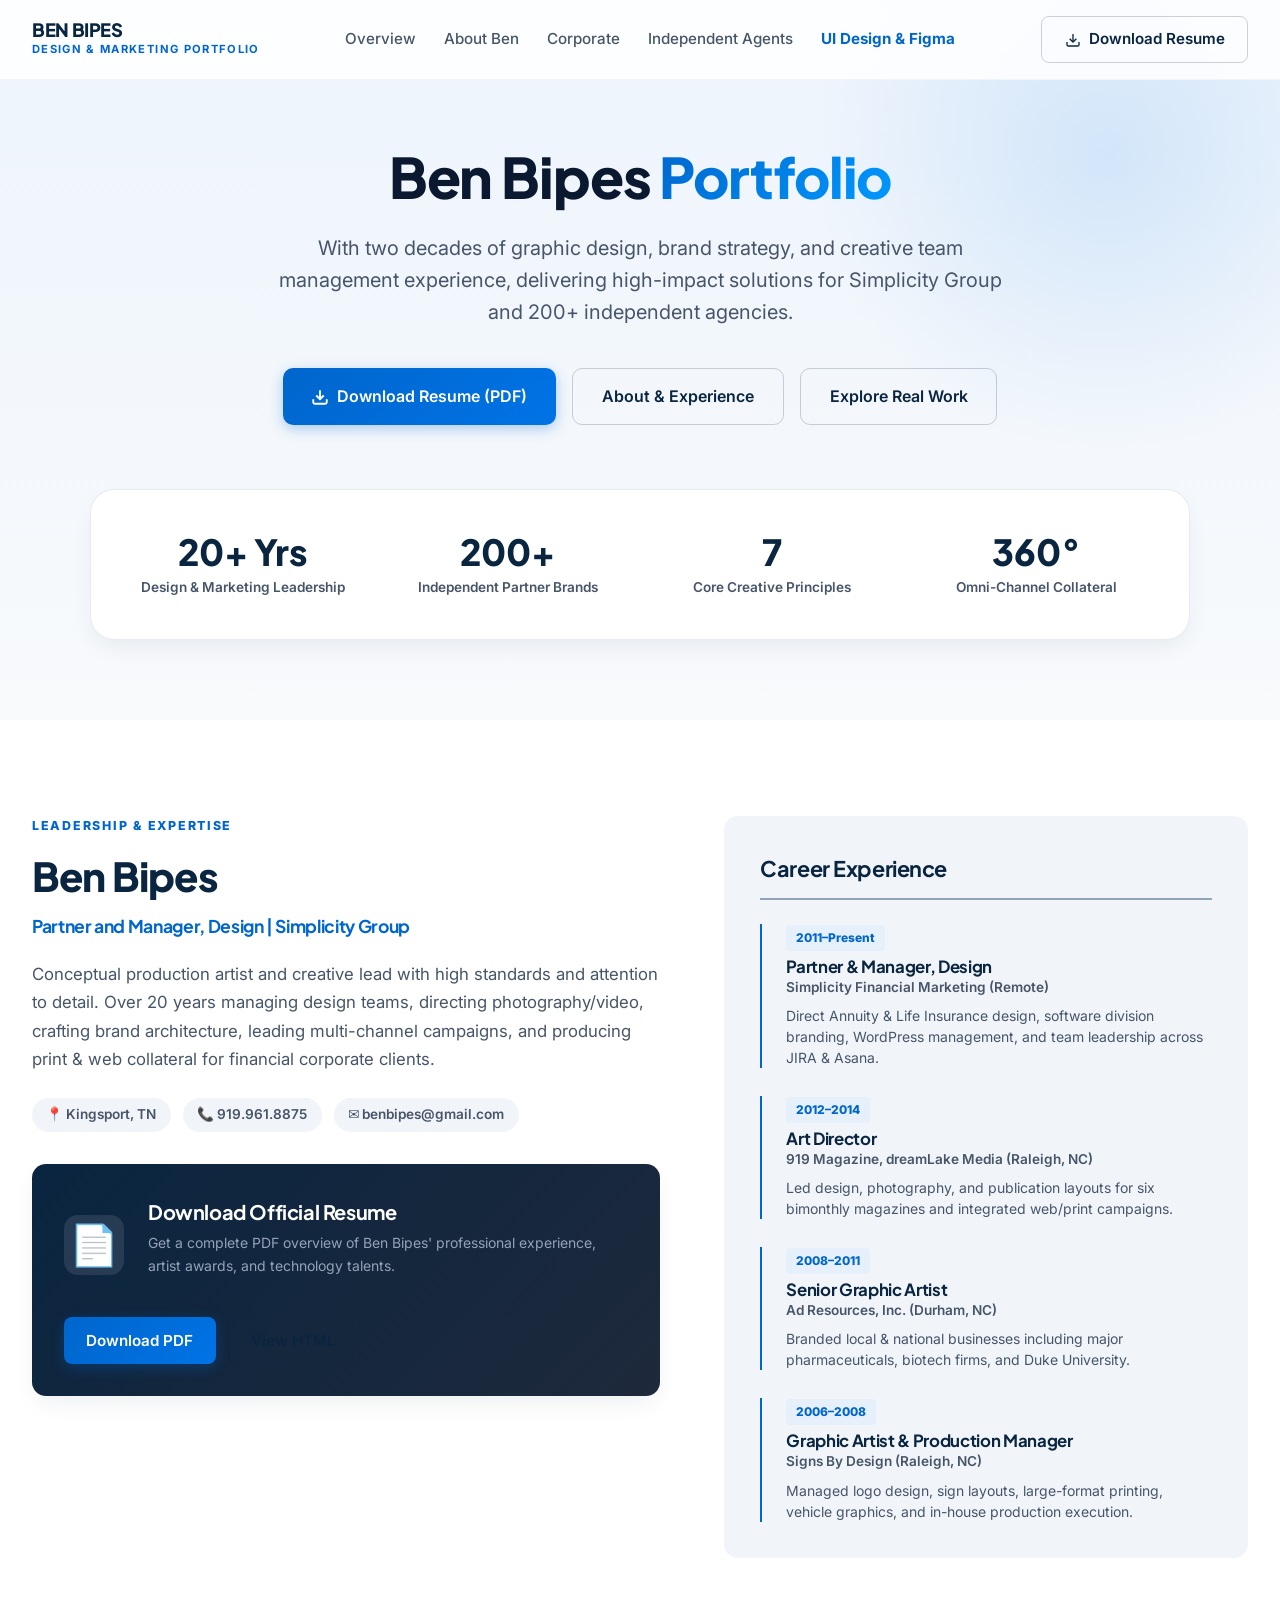
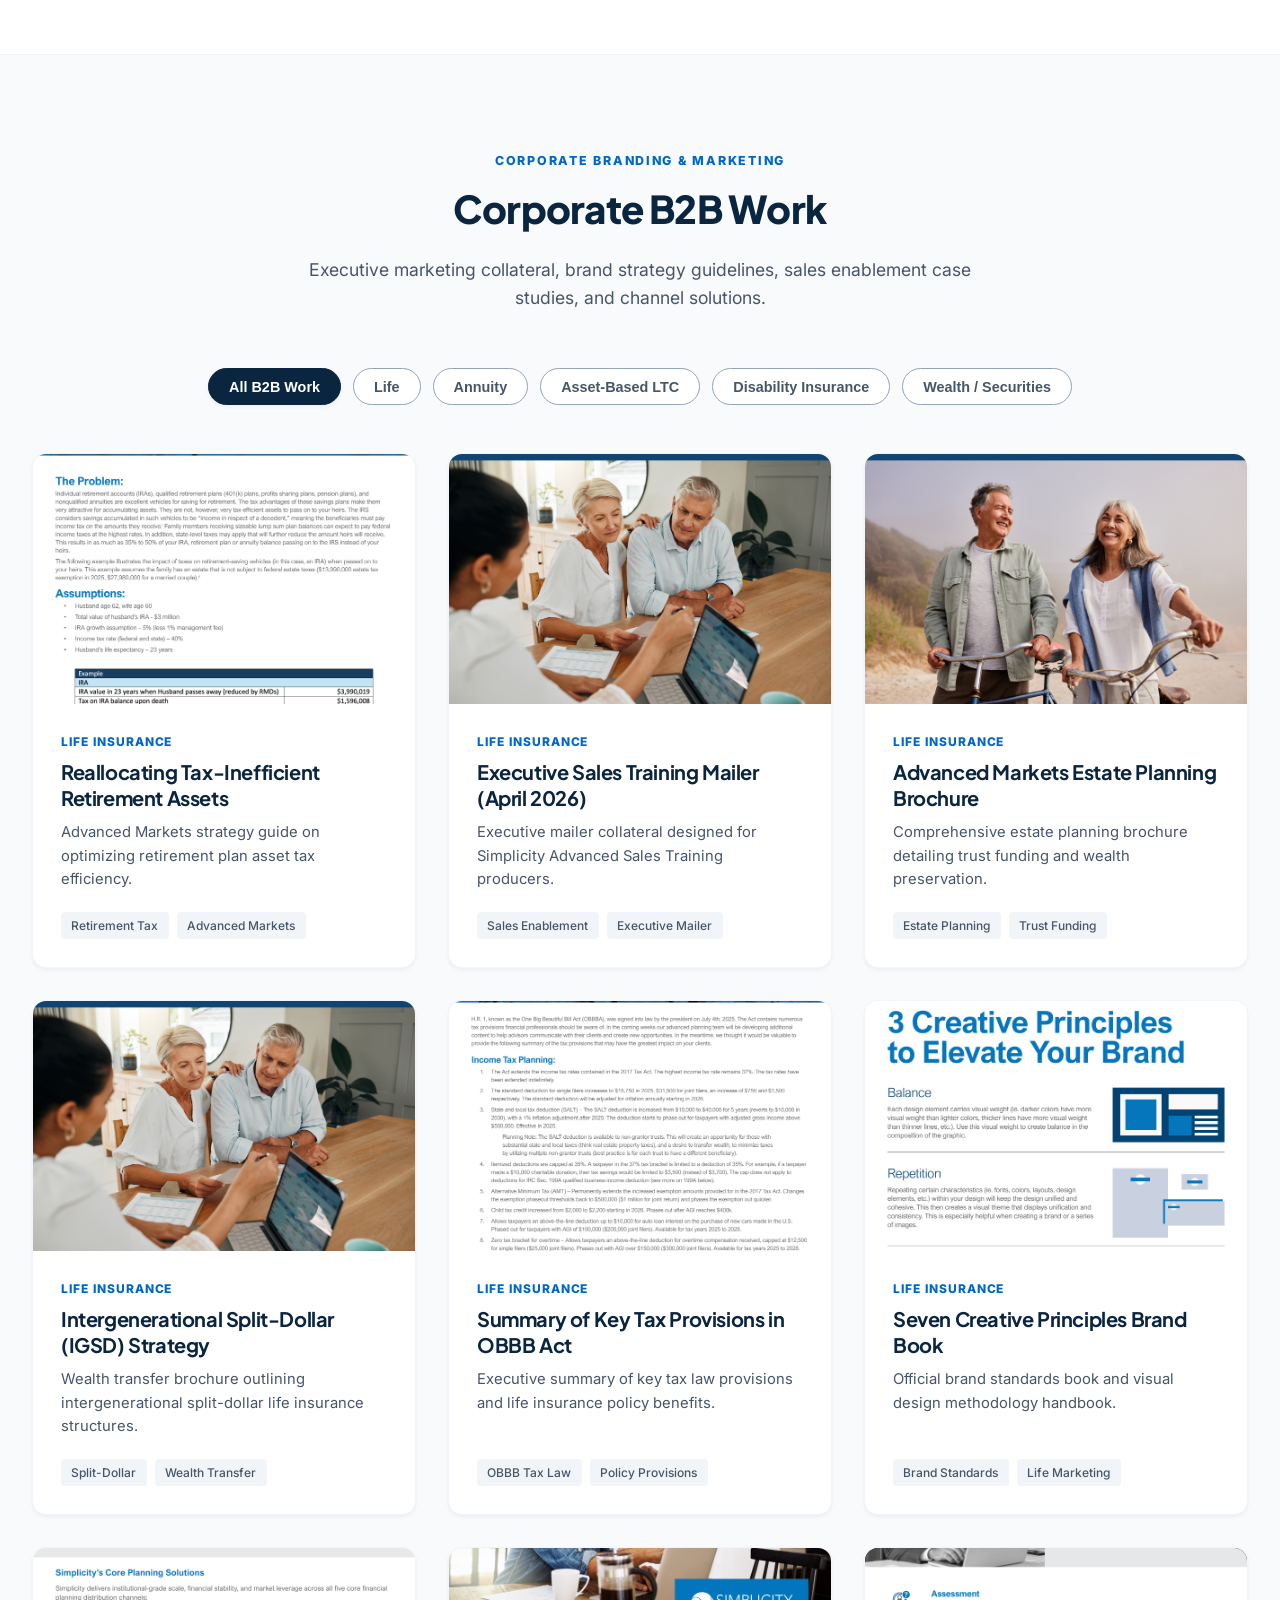
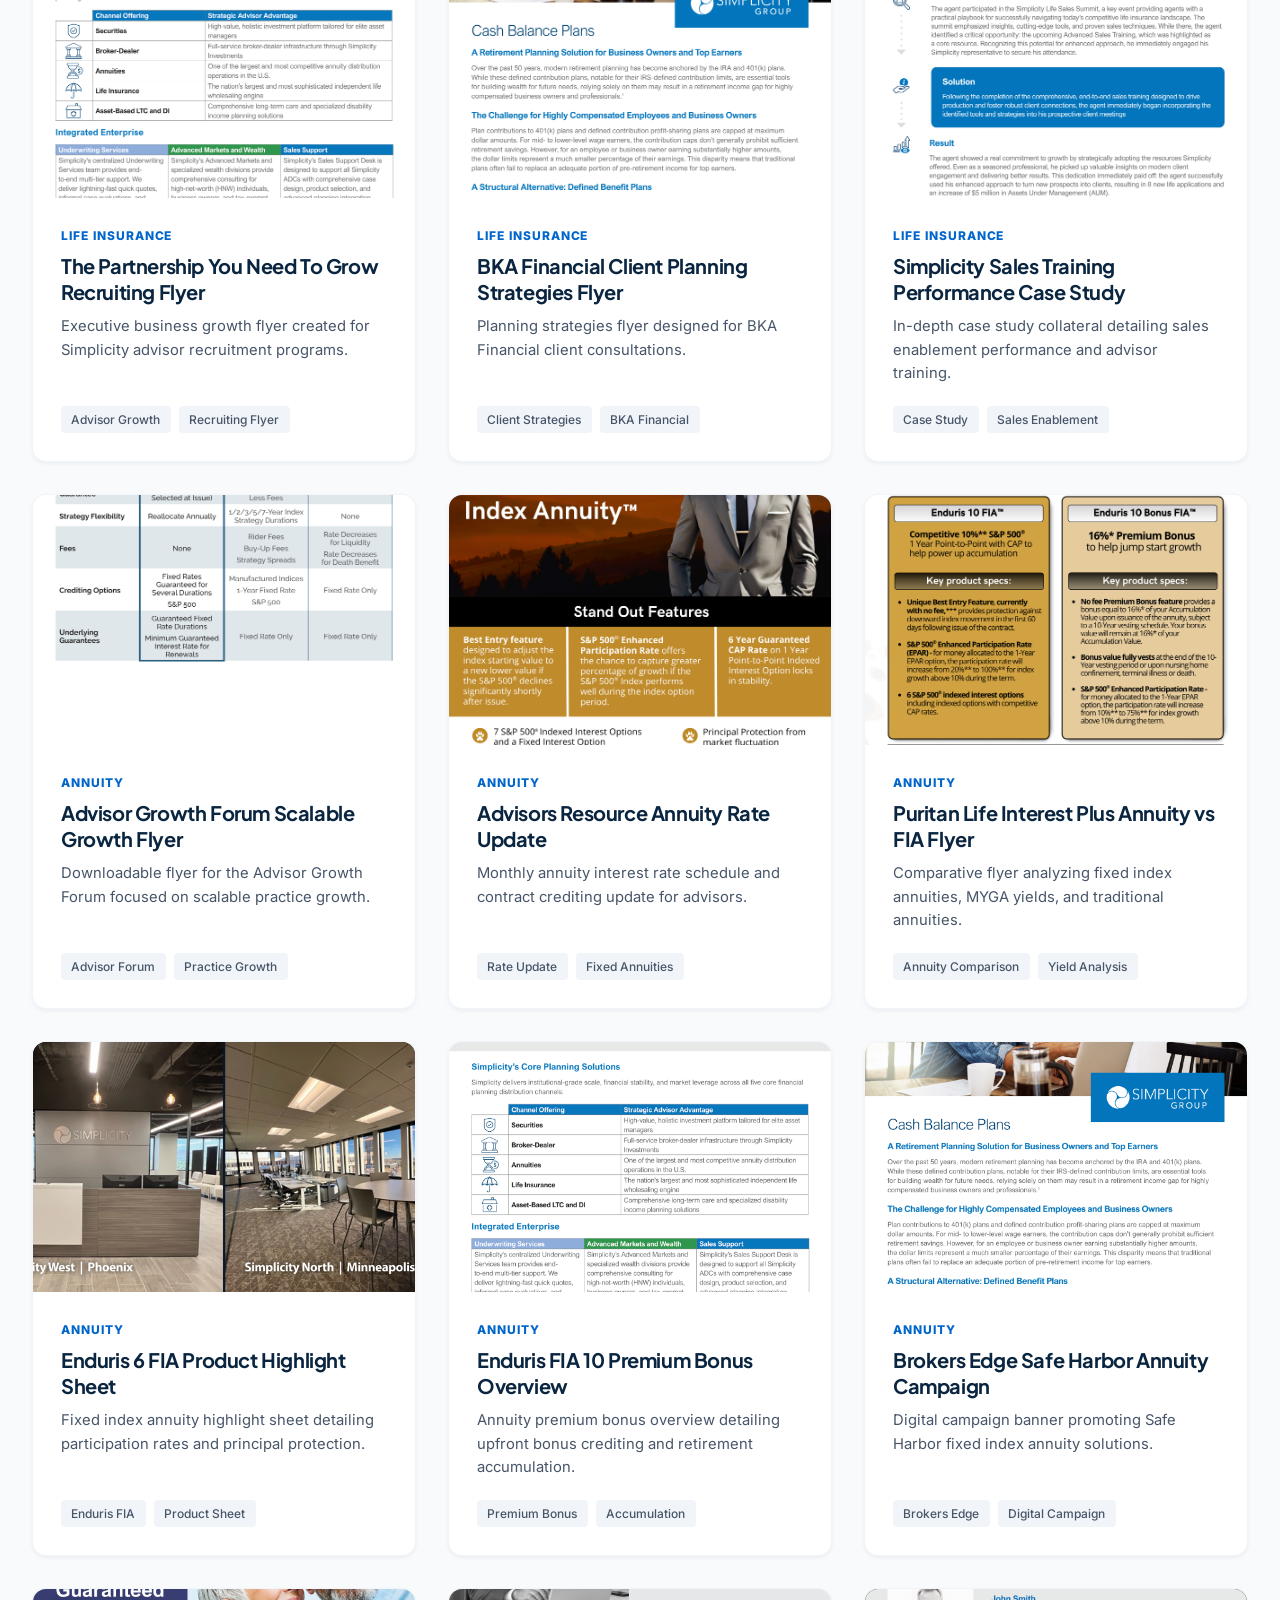
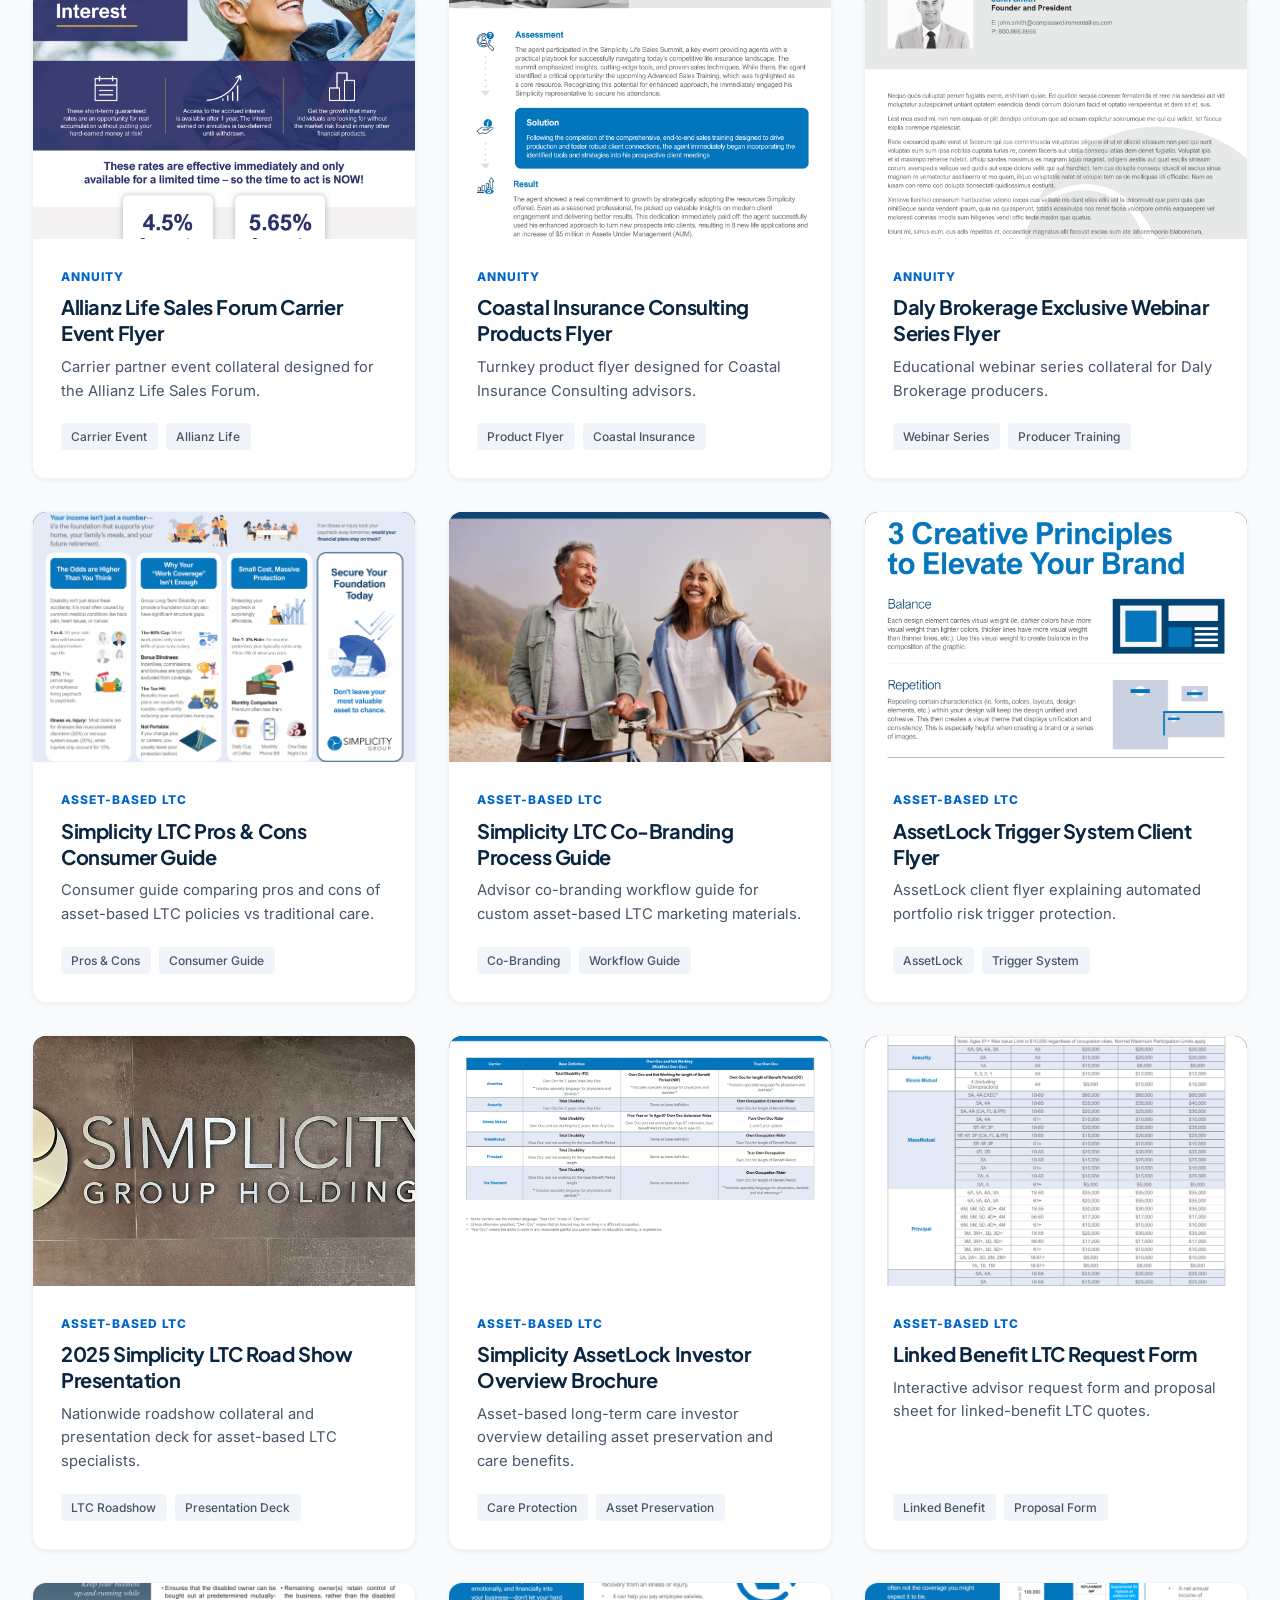
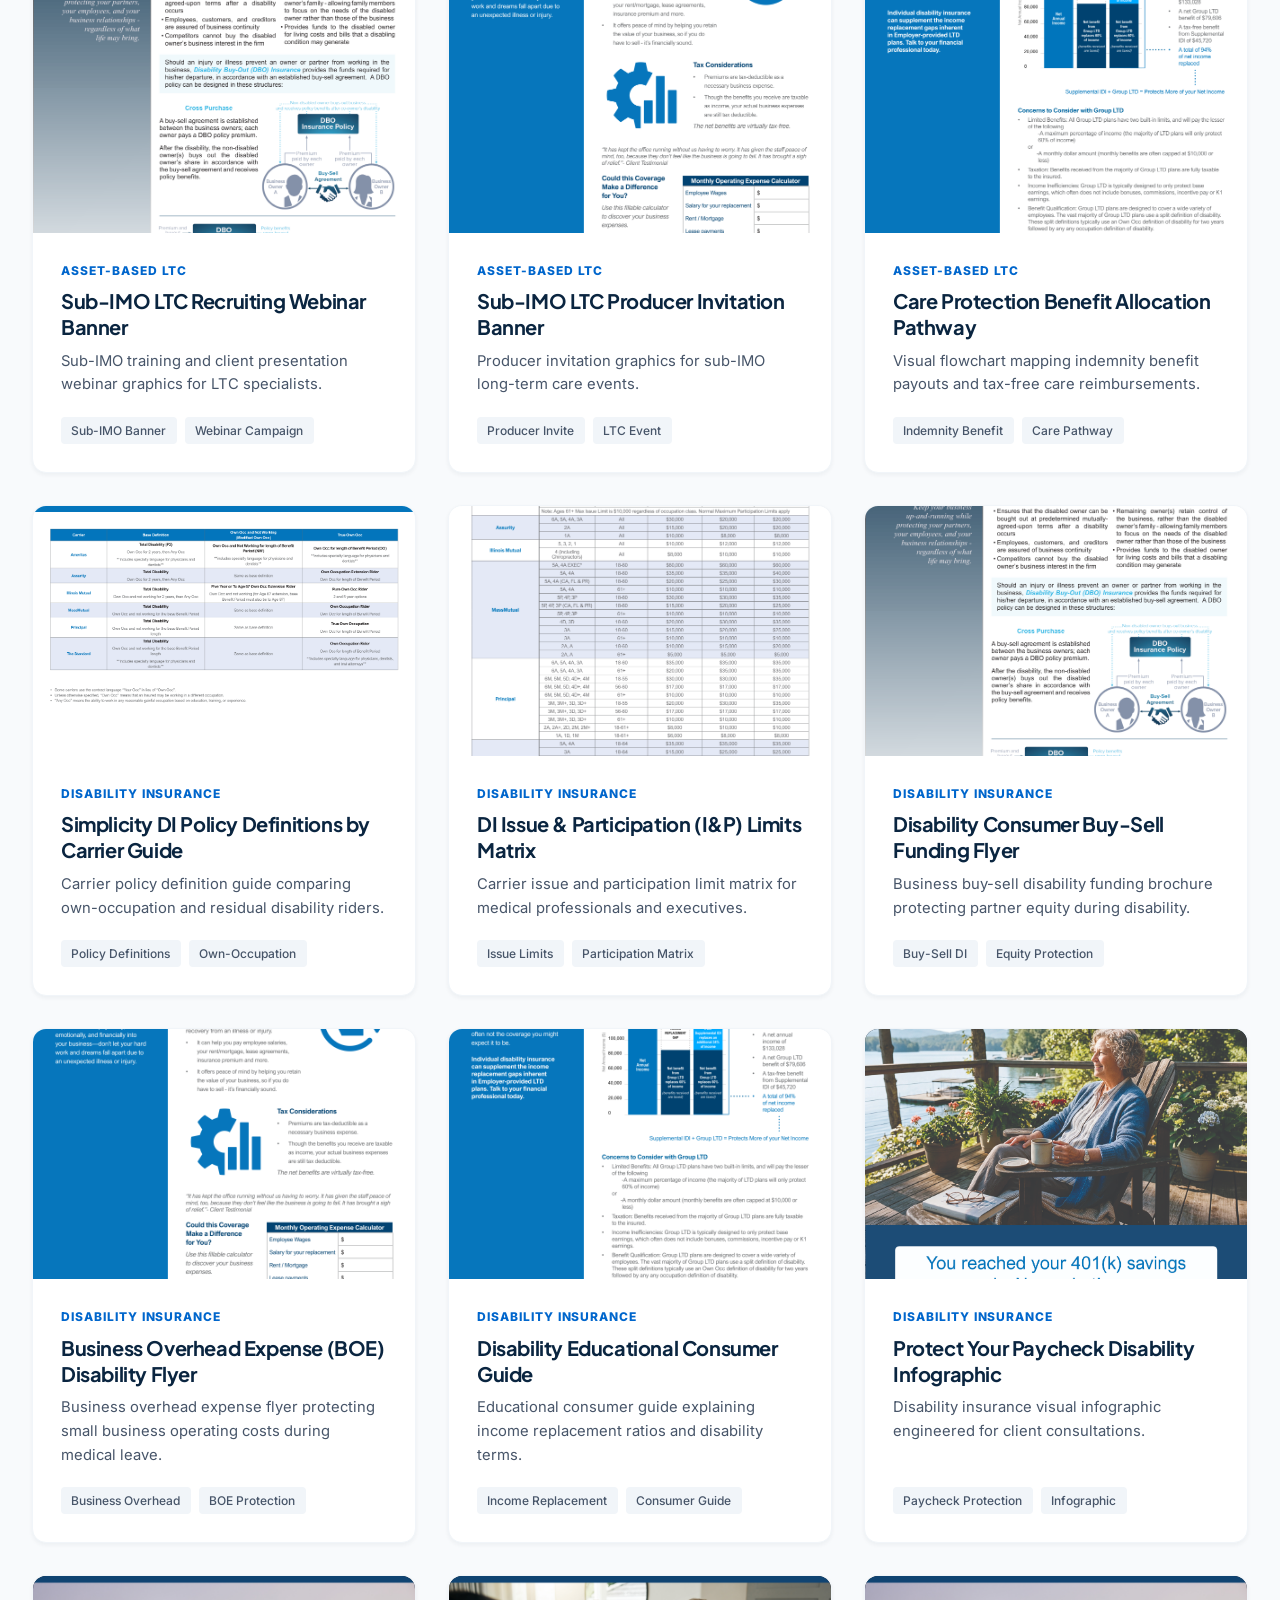
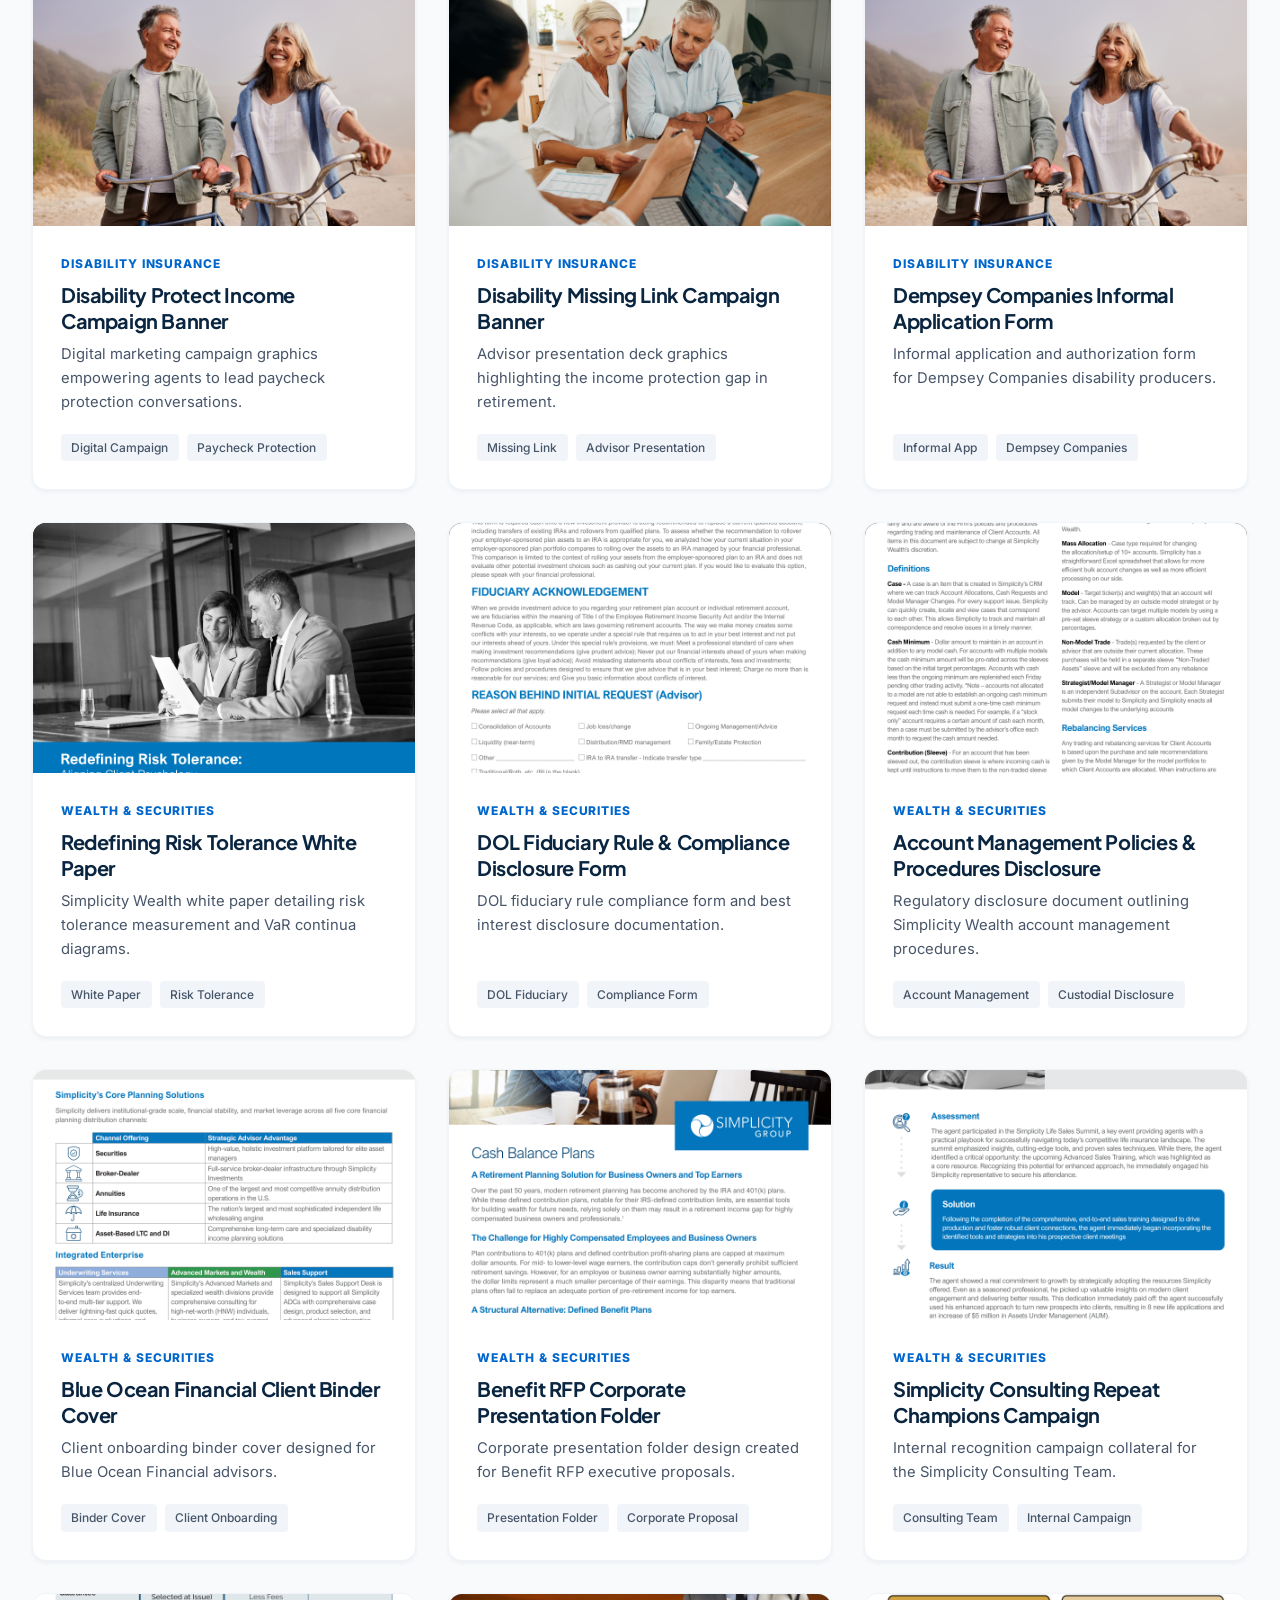
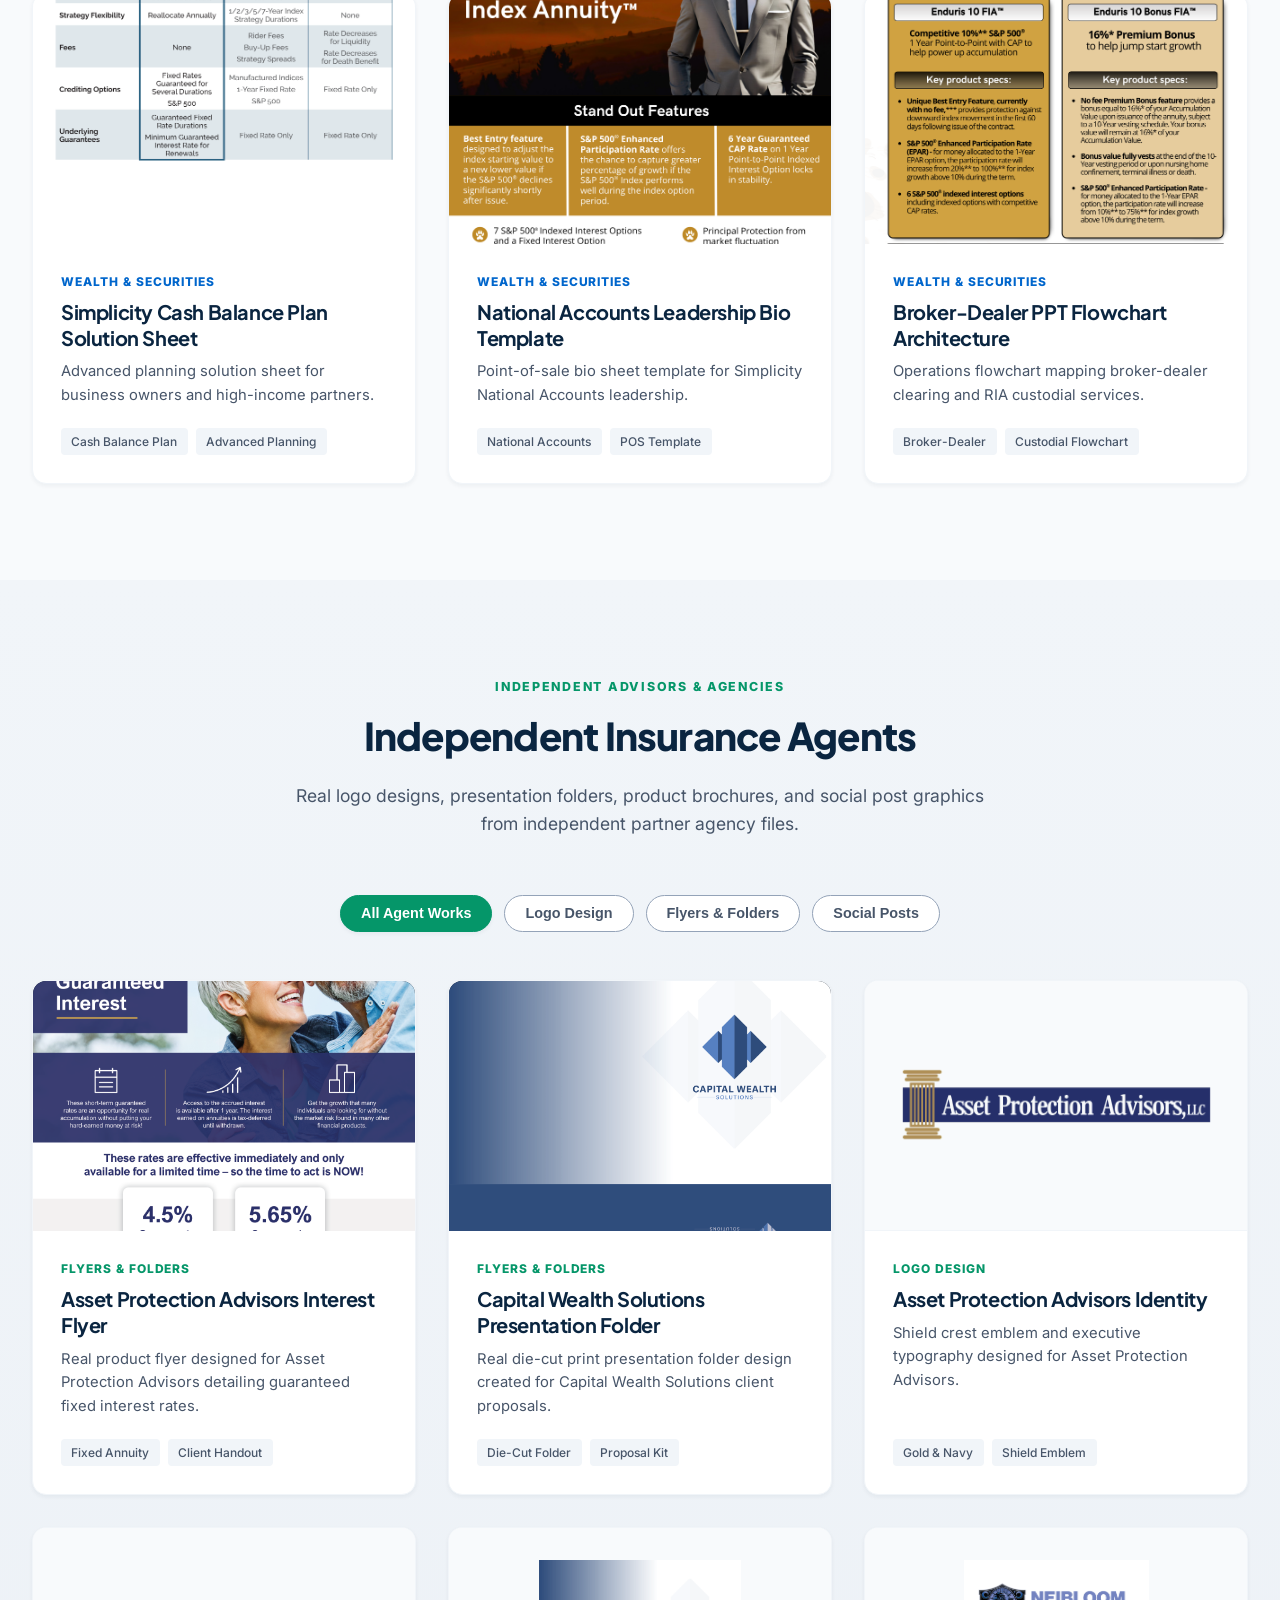
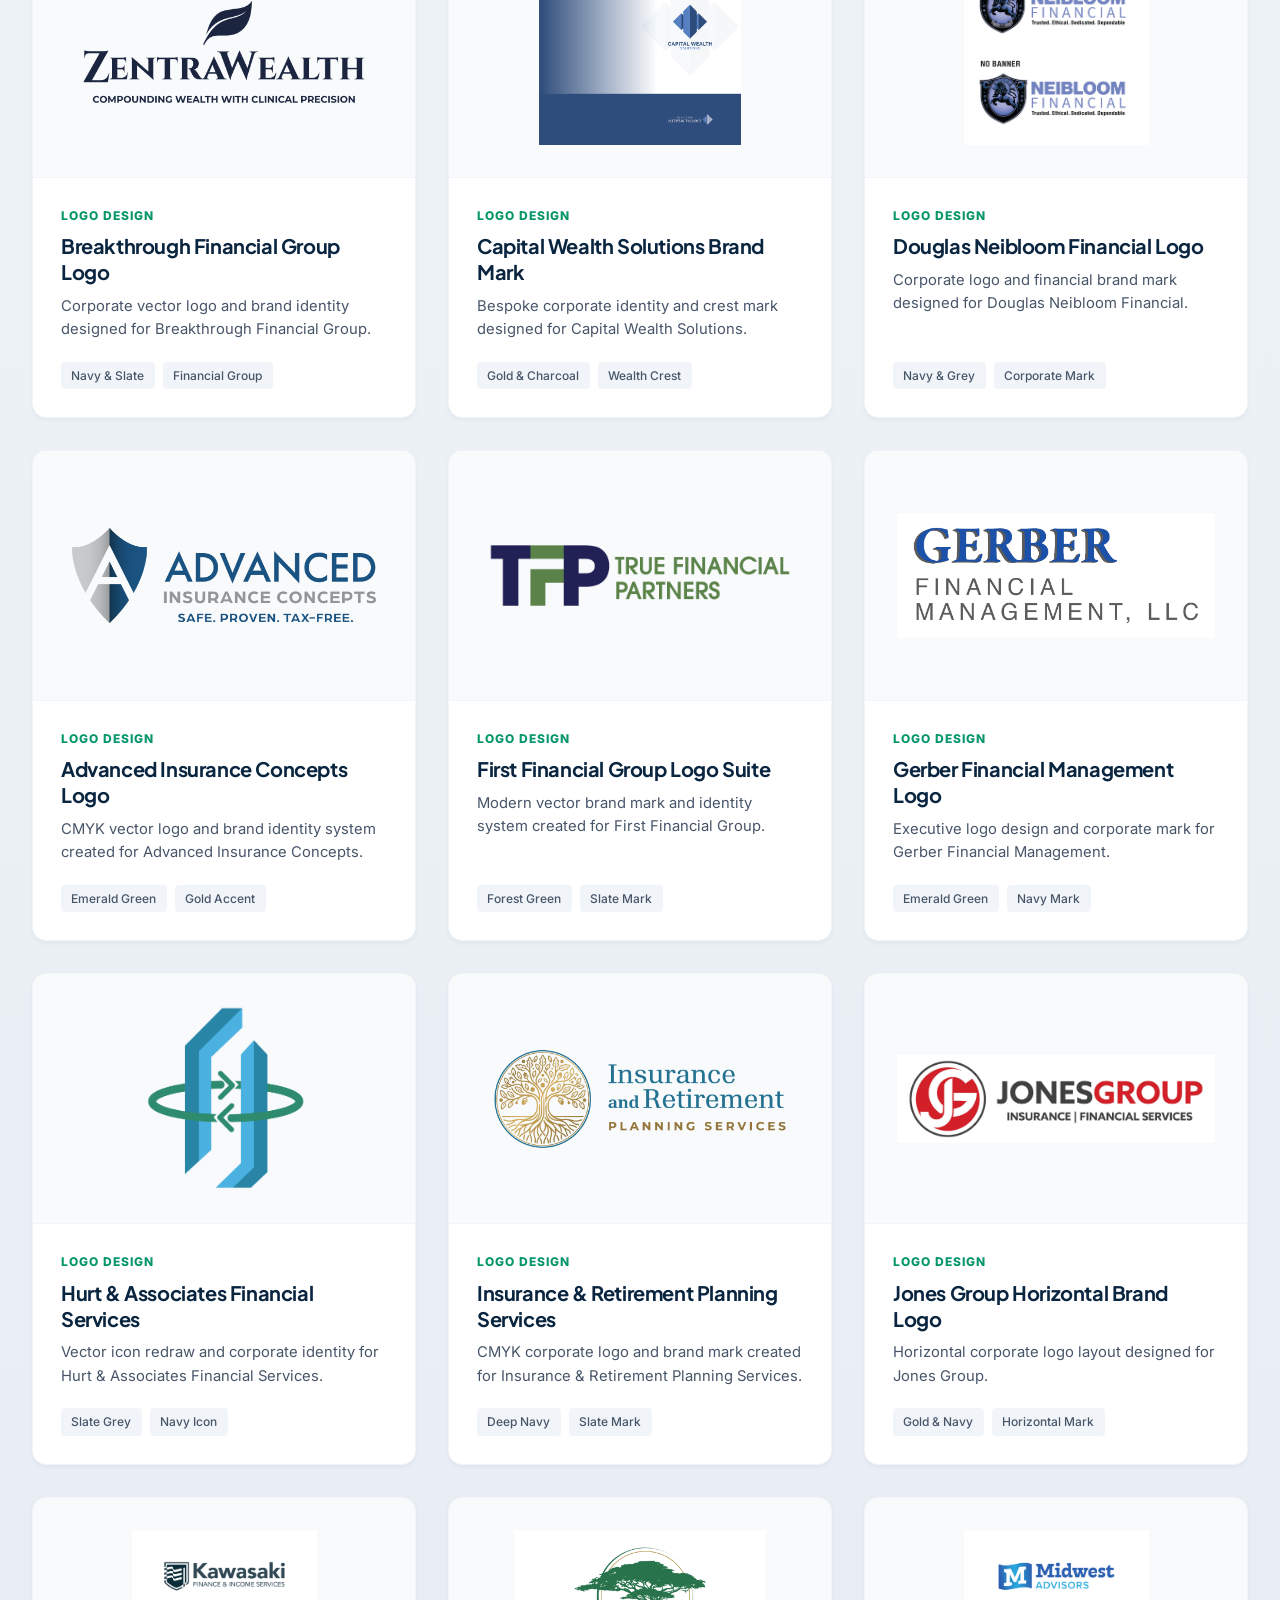
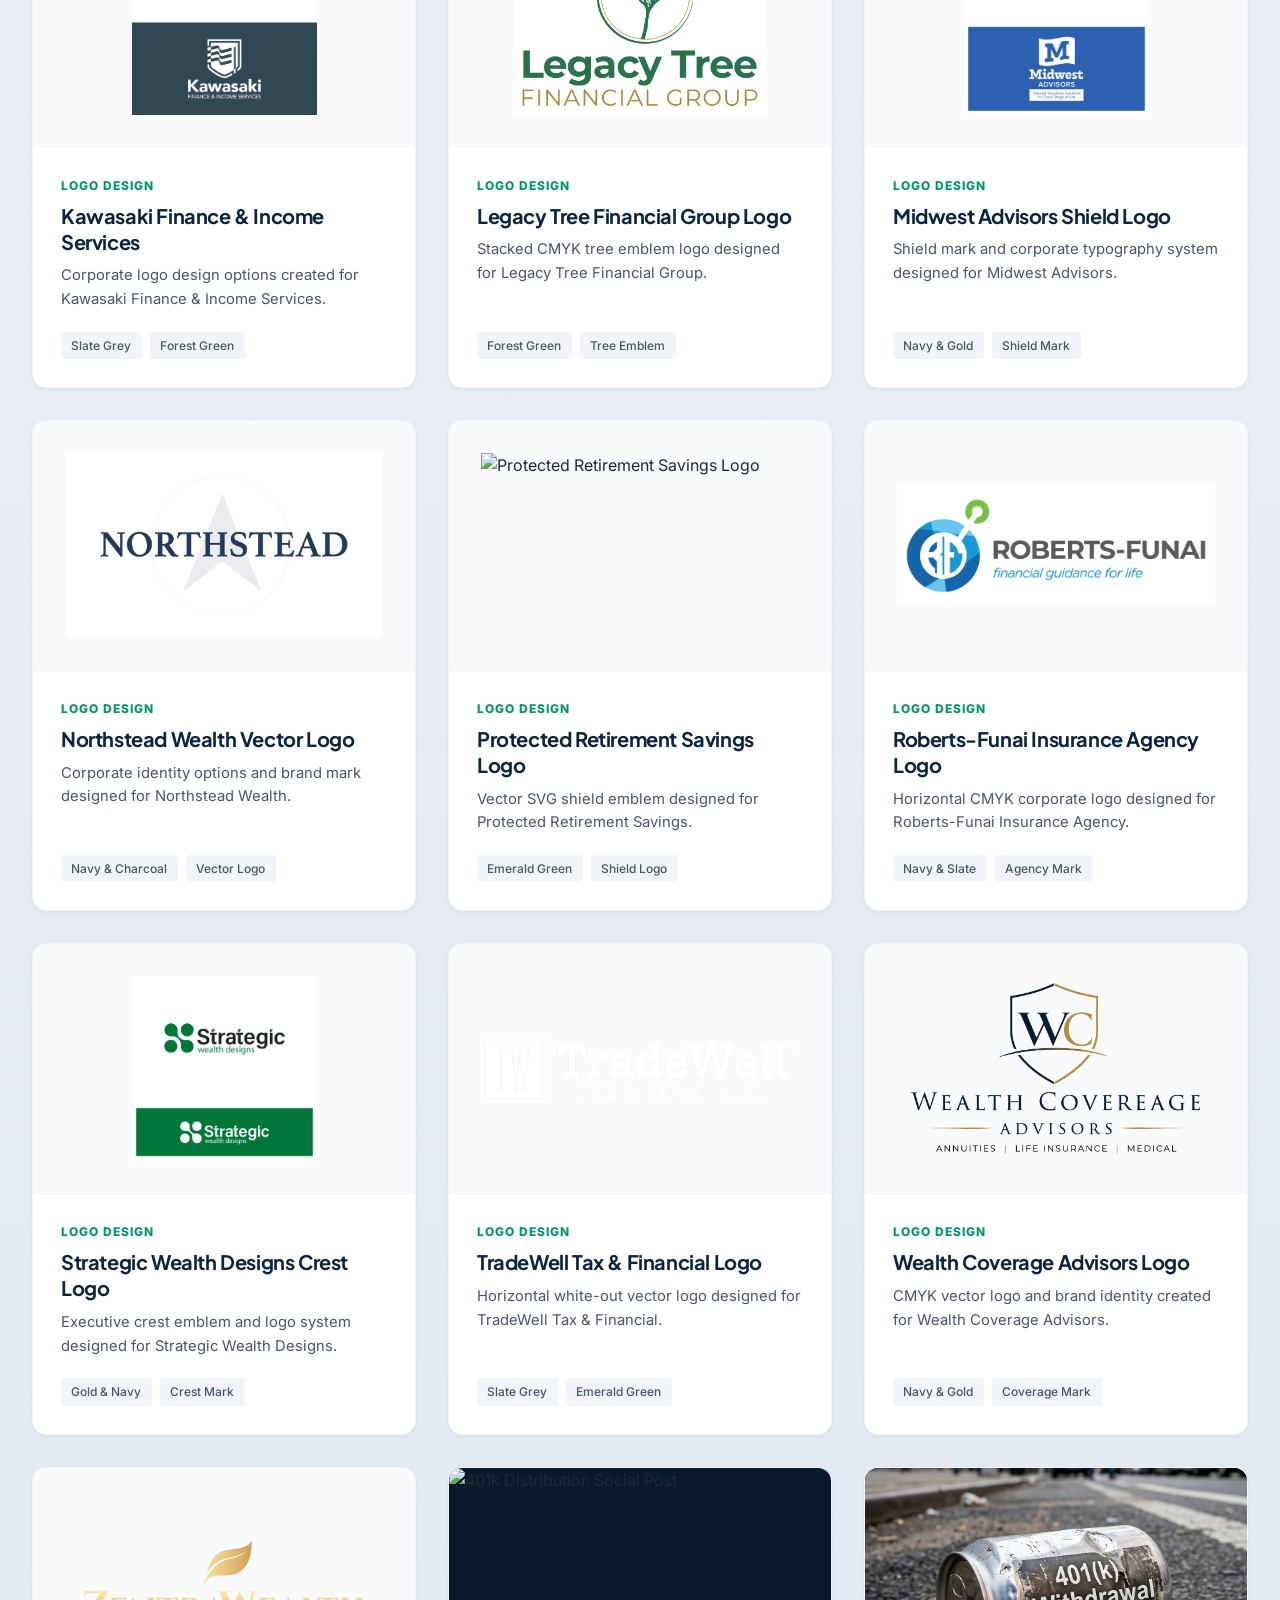
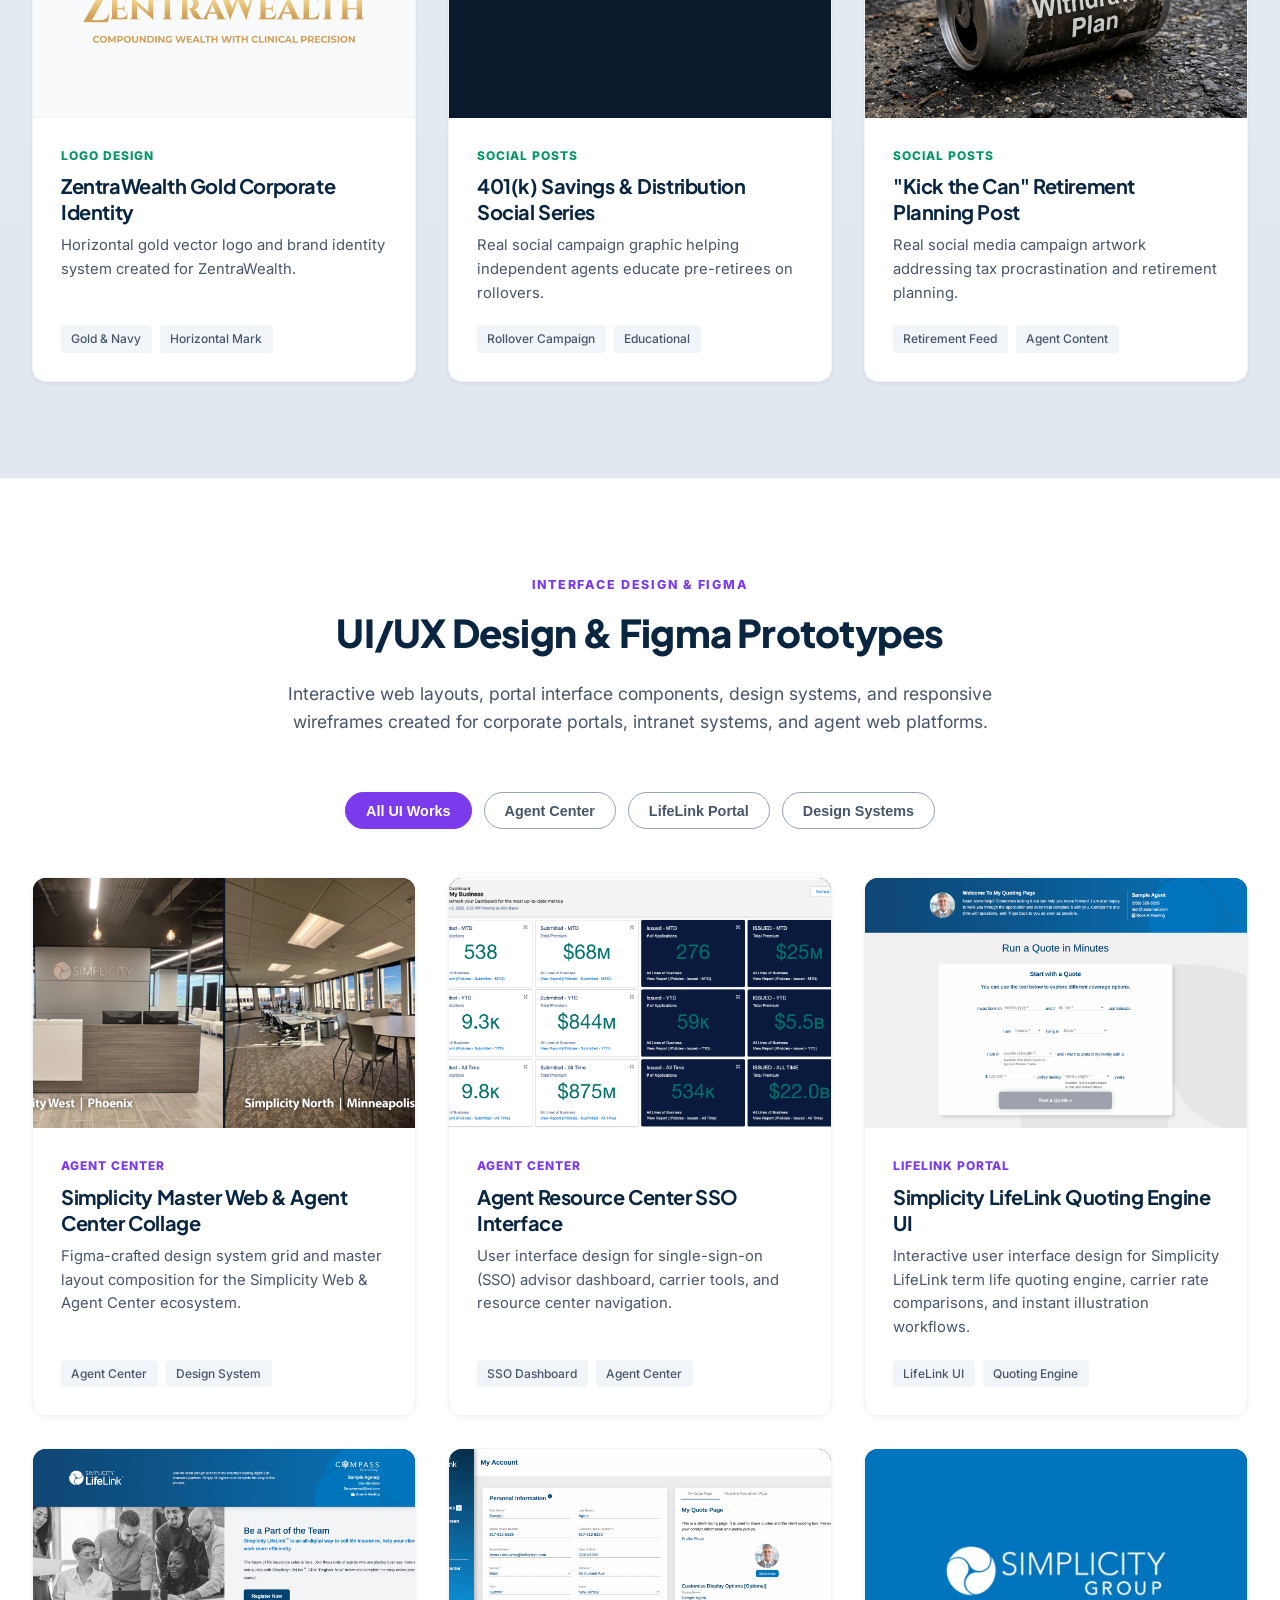
==== commit 1e864d7f: "Update name and title in About Ben section to Ben Bipes, Partner and Manager, Design | Simplicity Gr" ====
--- a/index.html
+++ b/index.html
@@ -84,8 +84,8 @@
       <div class="about-grid">
         <div class="about-info">
           <span class="section-tag">LEADERSHIP & EXPERTISE</span>
-          <h2>Benjamin (Ben) Thomas Bipes</h2>
-          <h3 class="about-role">Partner & Manager, Design | Simplicity Financial Marketing</h3>
+          <h2>Ben Bipes</h2>
+          <h3 class="about-role">Partner and Manager, Design | Simplicity Group</h3>
           <p class="about-bio">
             Conceptual production artist and creative lead with high standards and attention to detail. Over 20 years managing design teams, directing photography/video, crafting brand architecture, leading multi-channel campaigns, and producing print & web collateral for financial corporate clients.
           </p>
@@ -1631,7 +1631,7 @@
     <div class="footer-container">
       <div class="footer-brand">
         <div>
-          <h4>Benjamin (Ben) Thomas Bipes</h4>
+          <h4>Ben Bipes</h4>
           <p>Design & Marketing Portfolio | 20+ Years Design Leadership</p>
         </div>
       </div>
